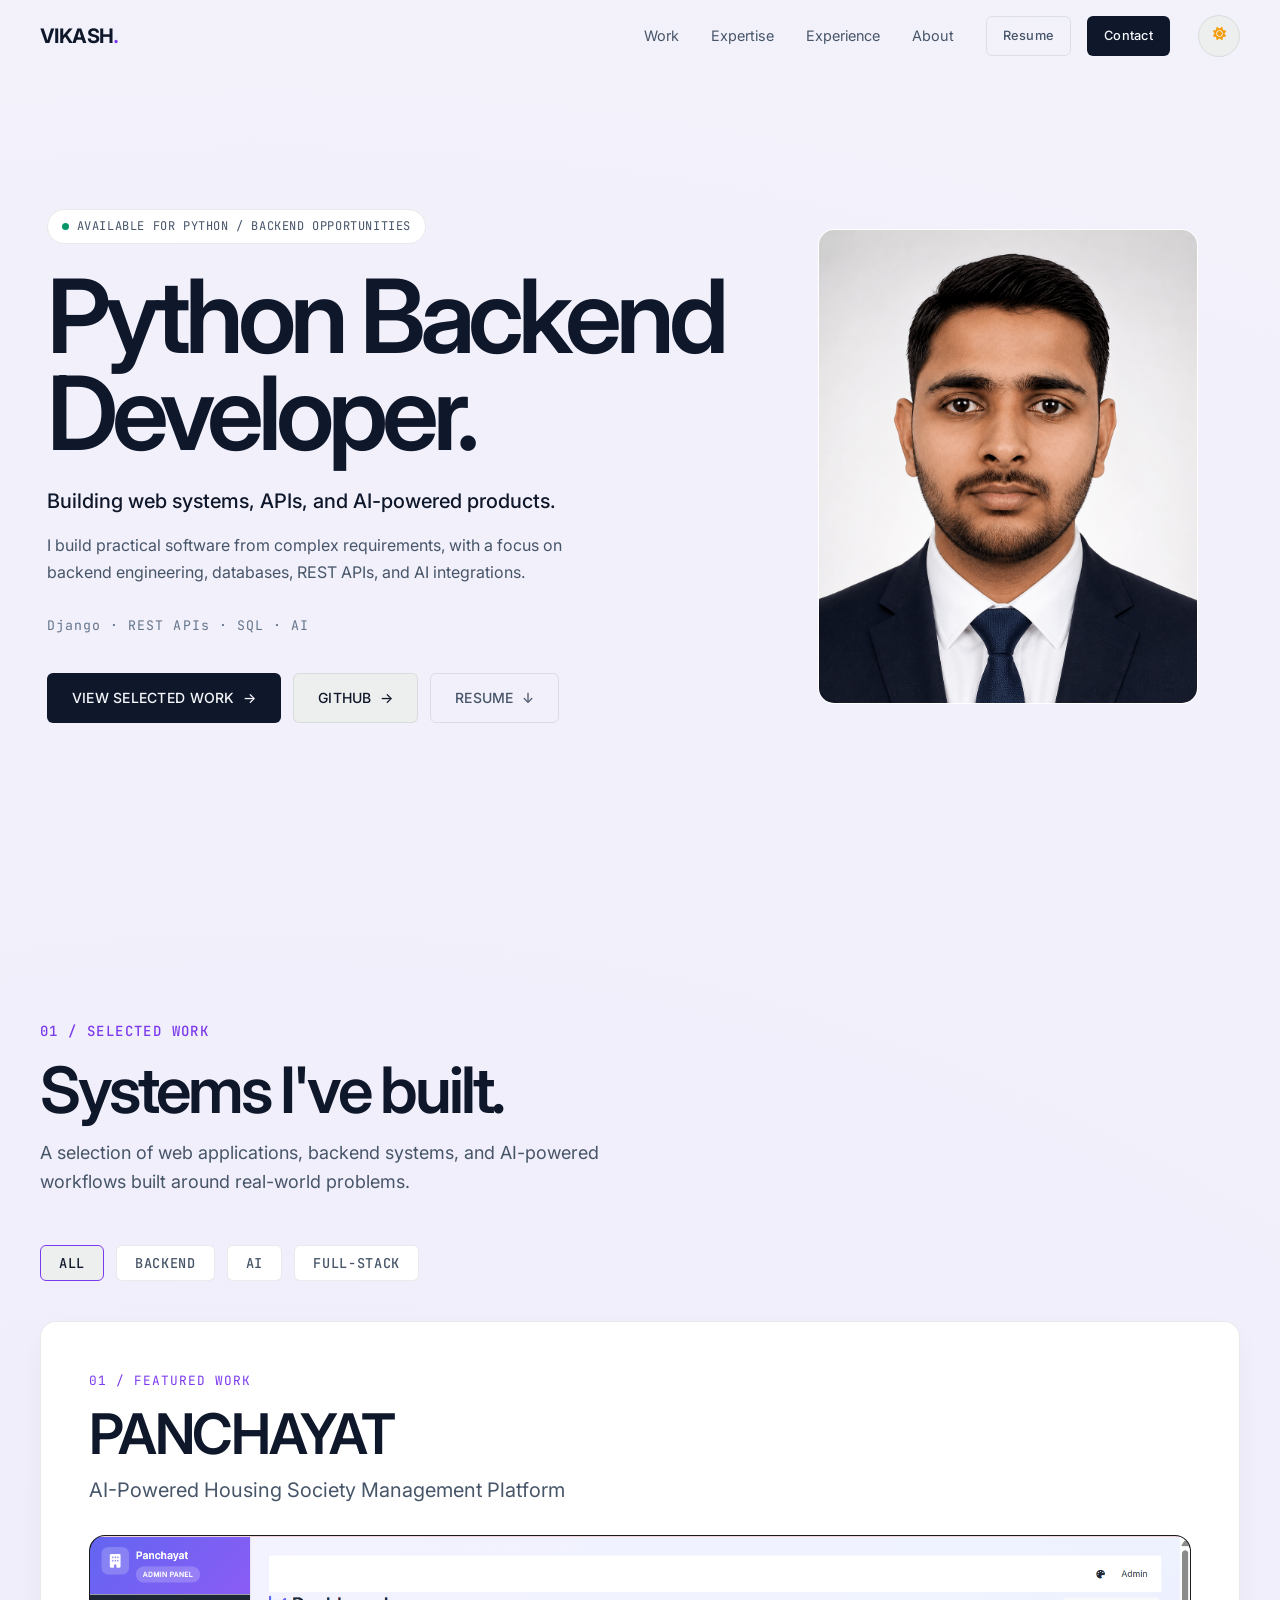
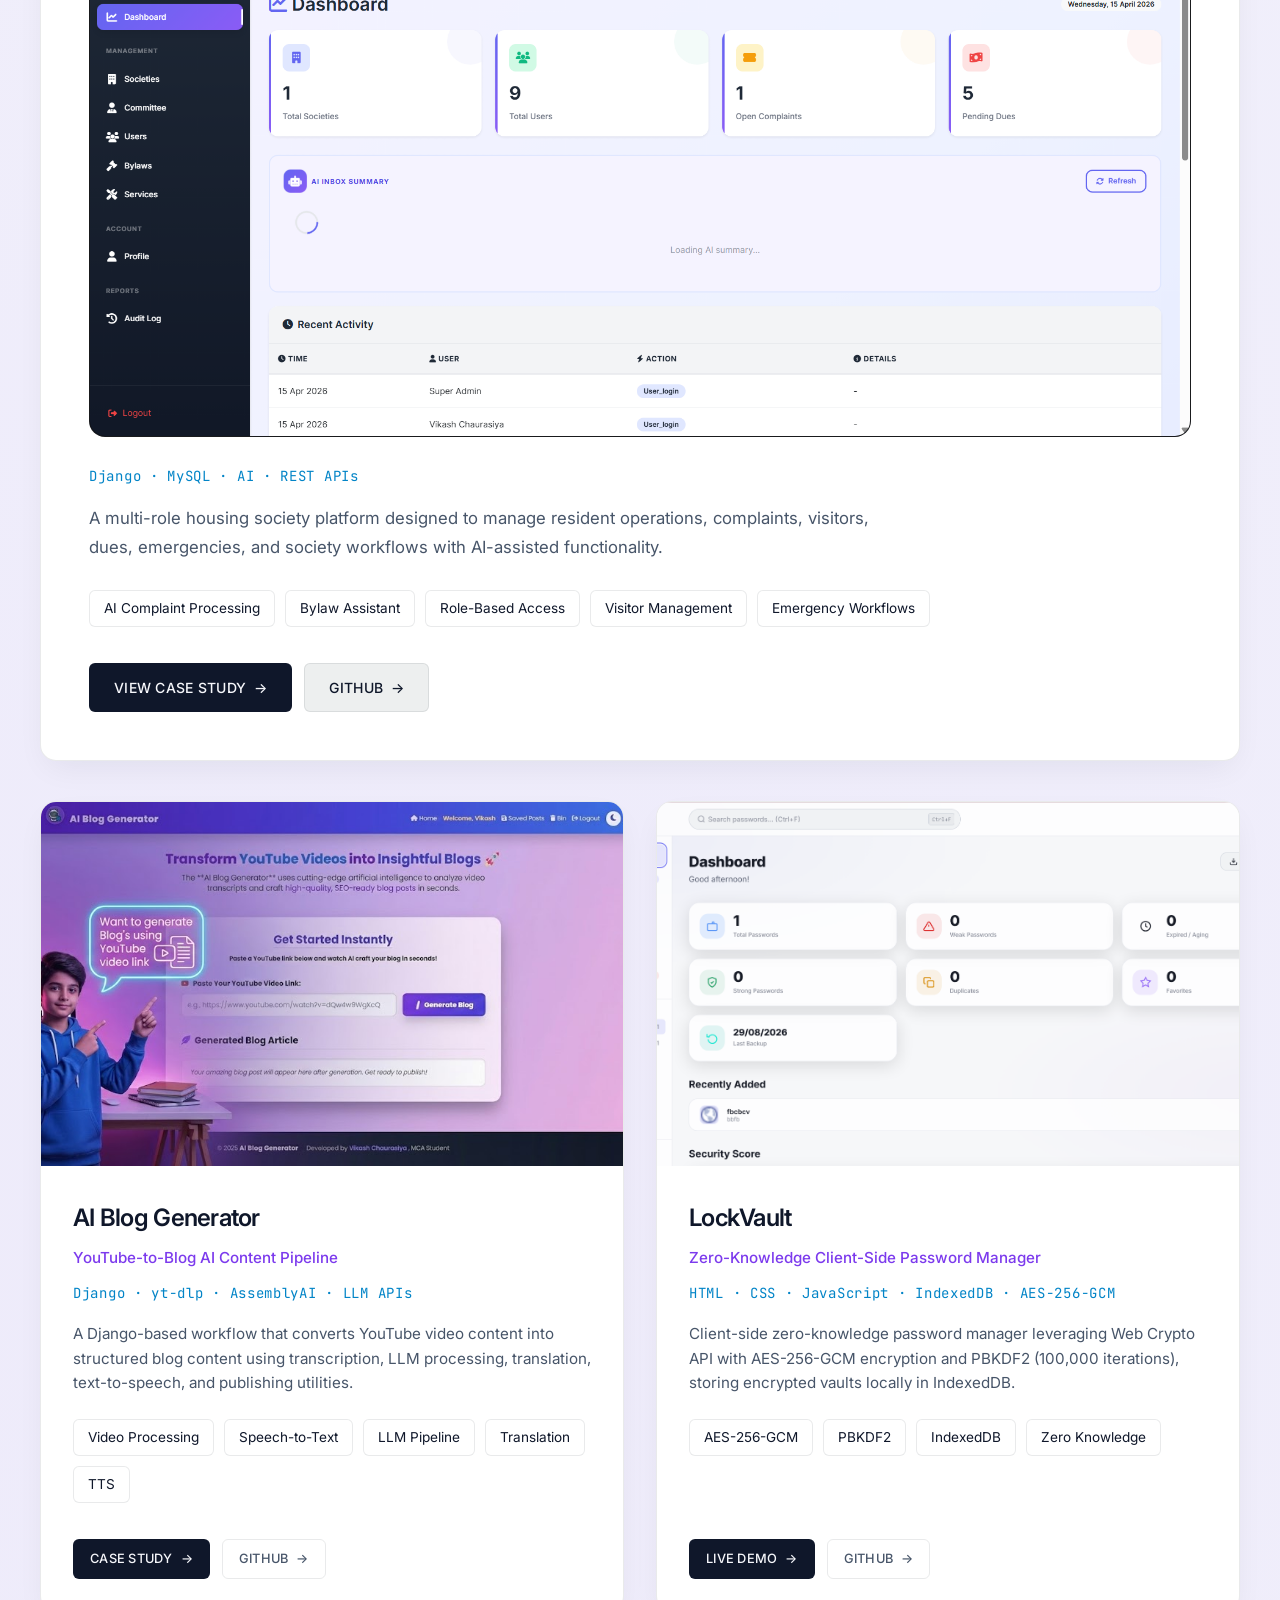
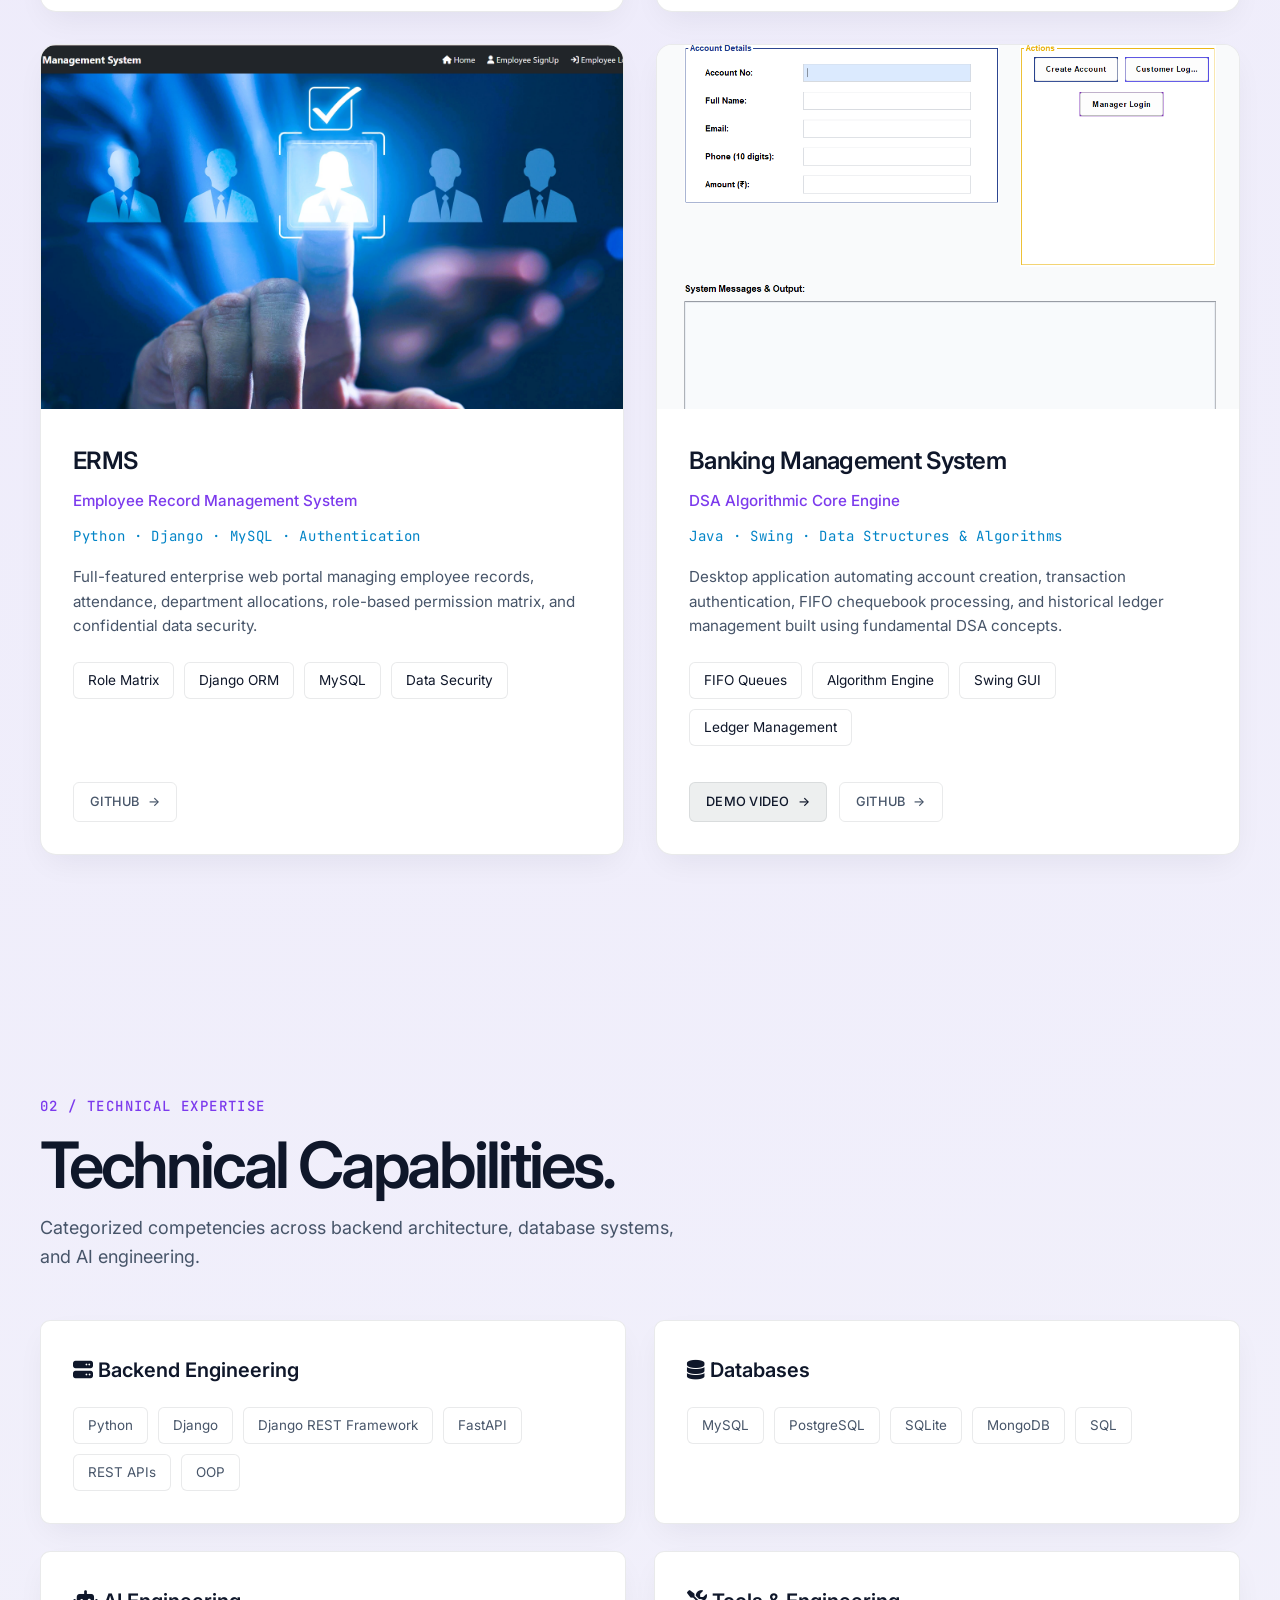
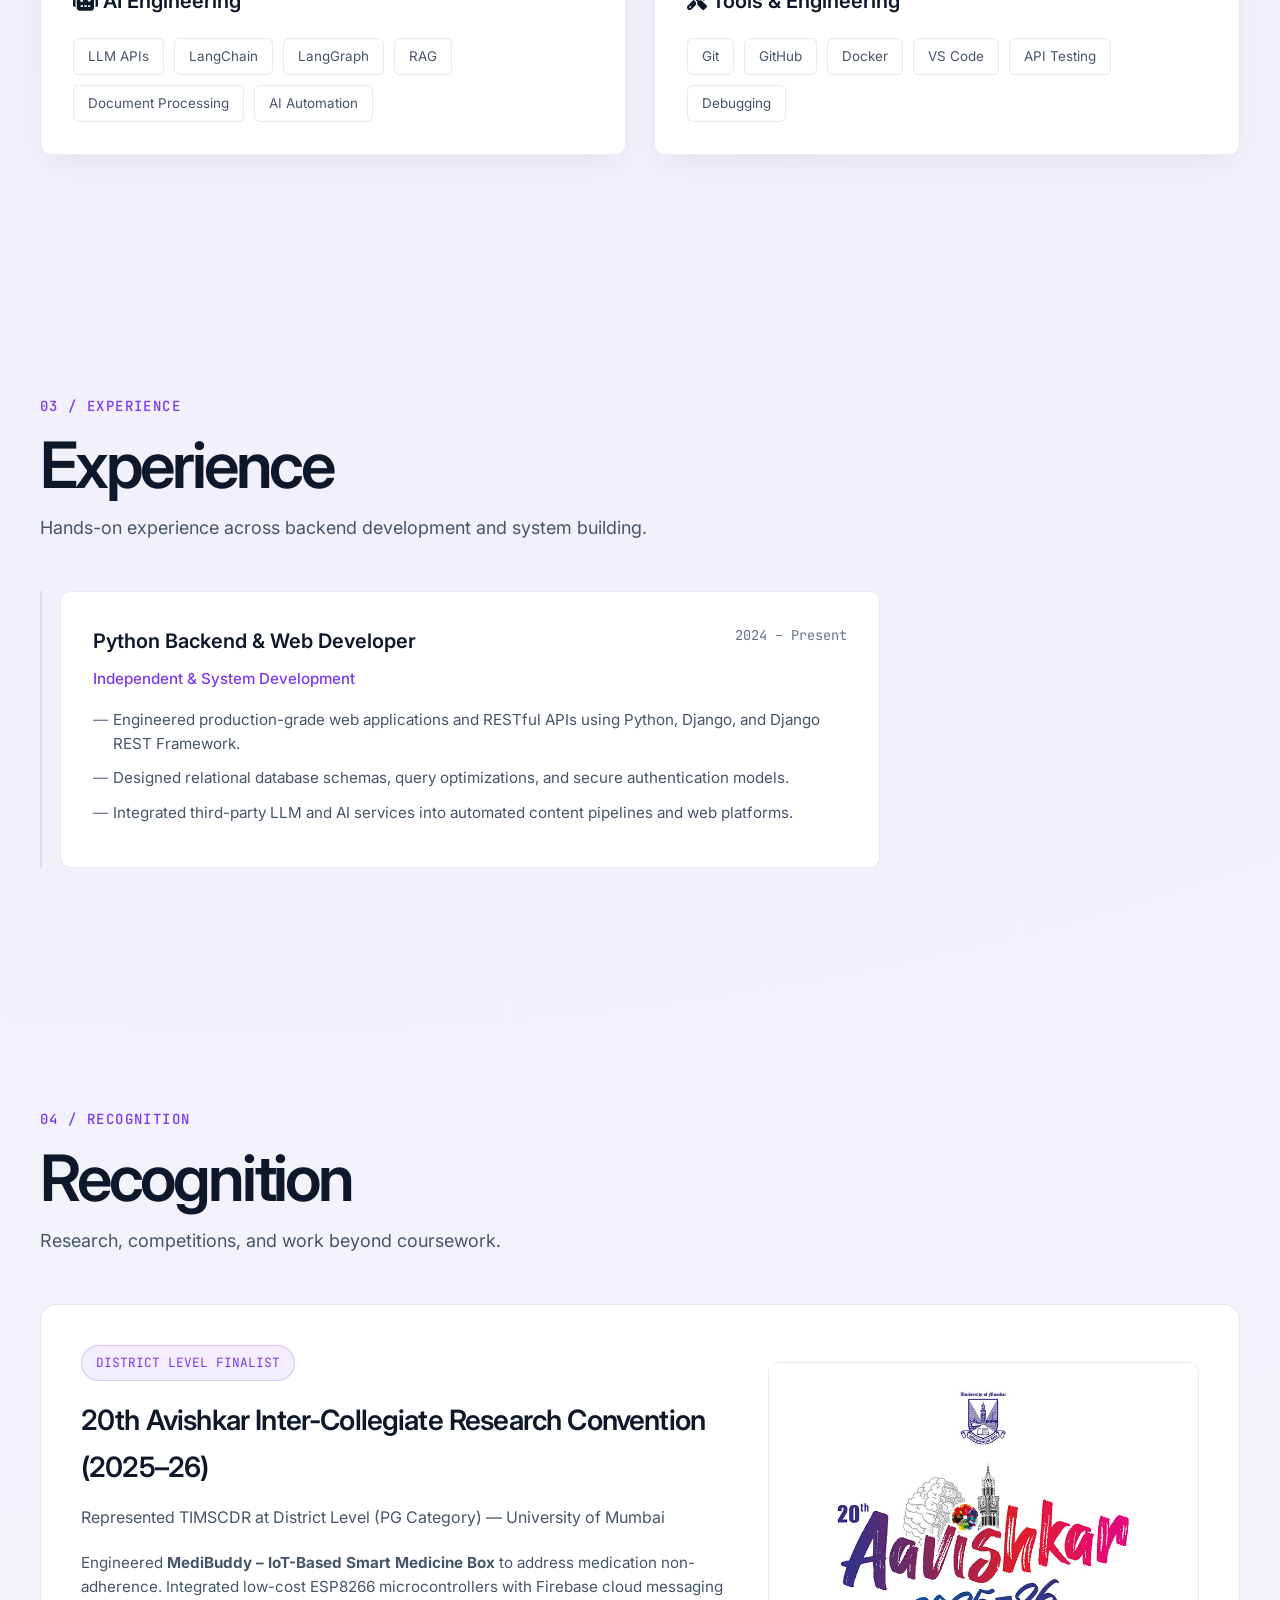
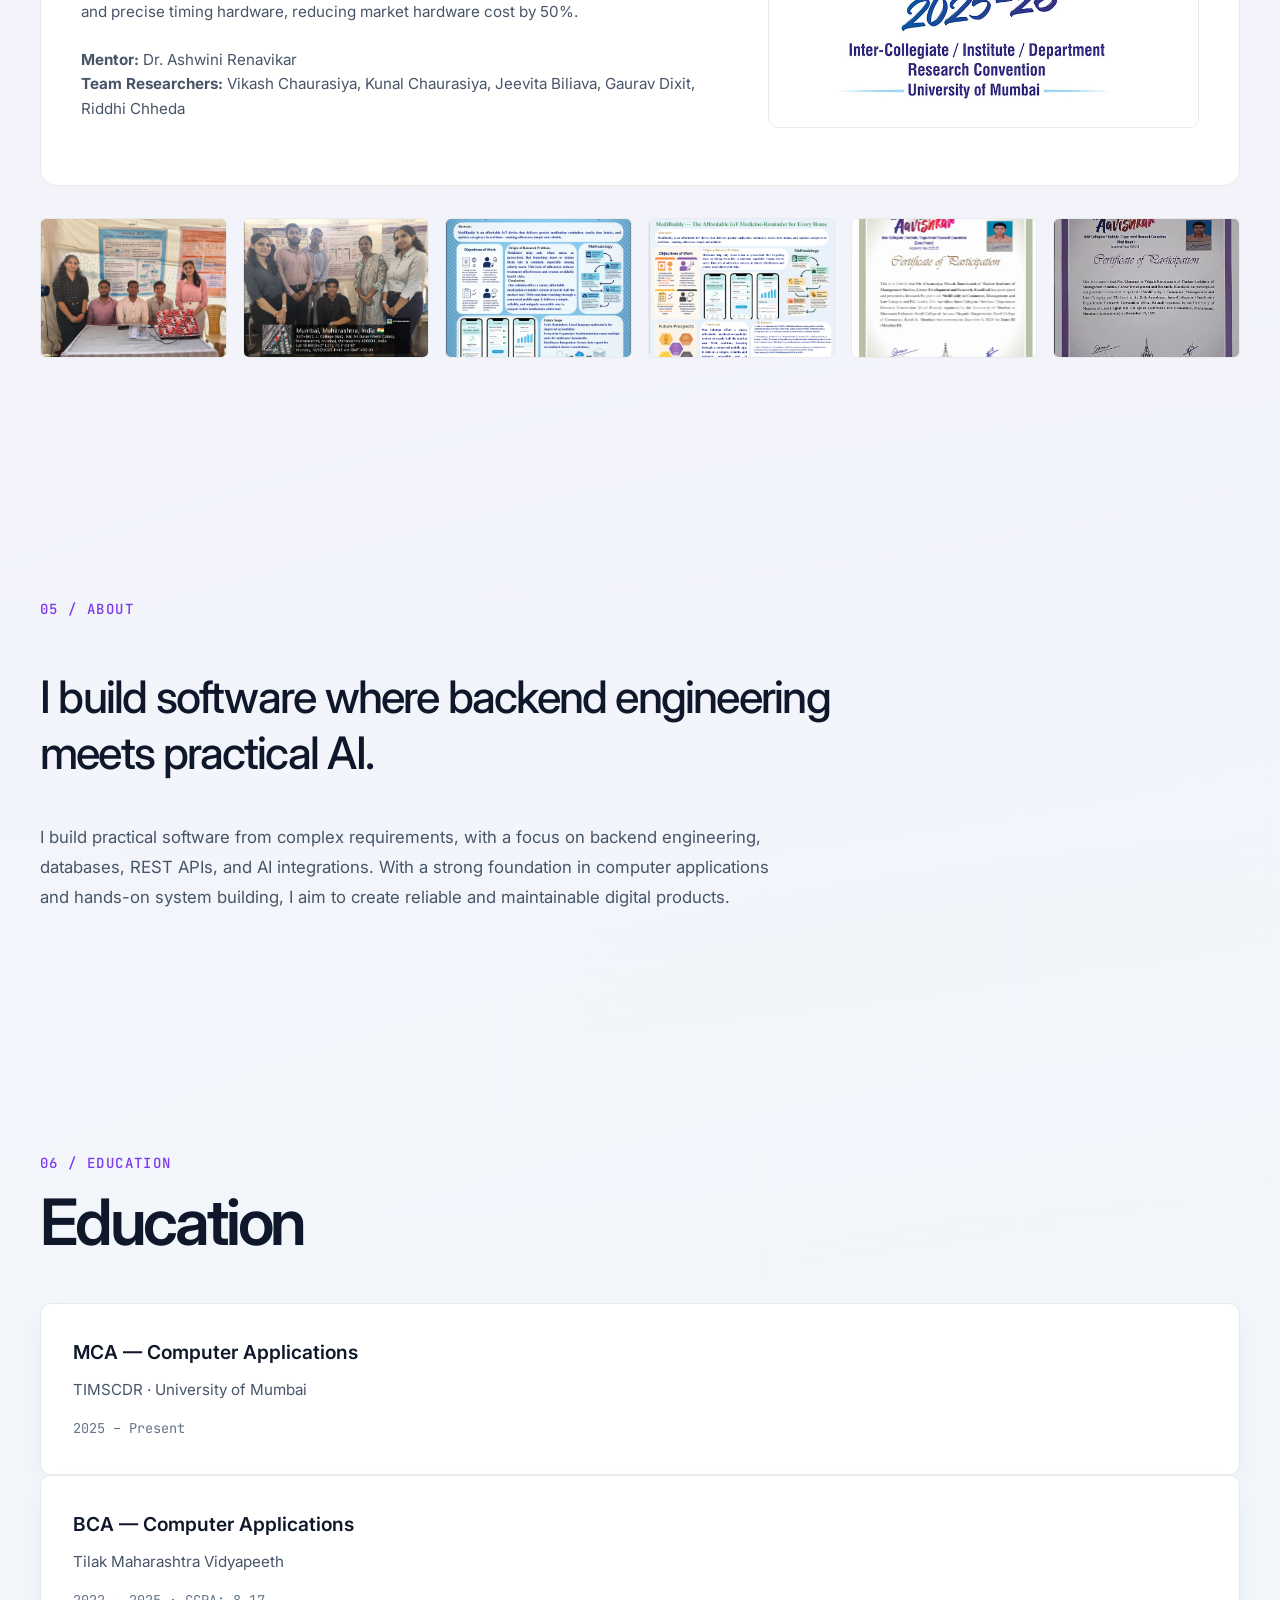
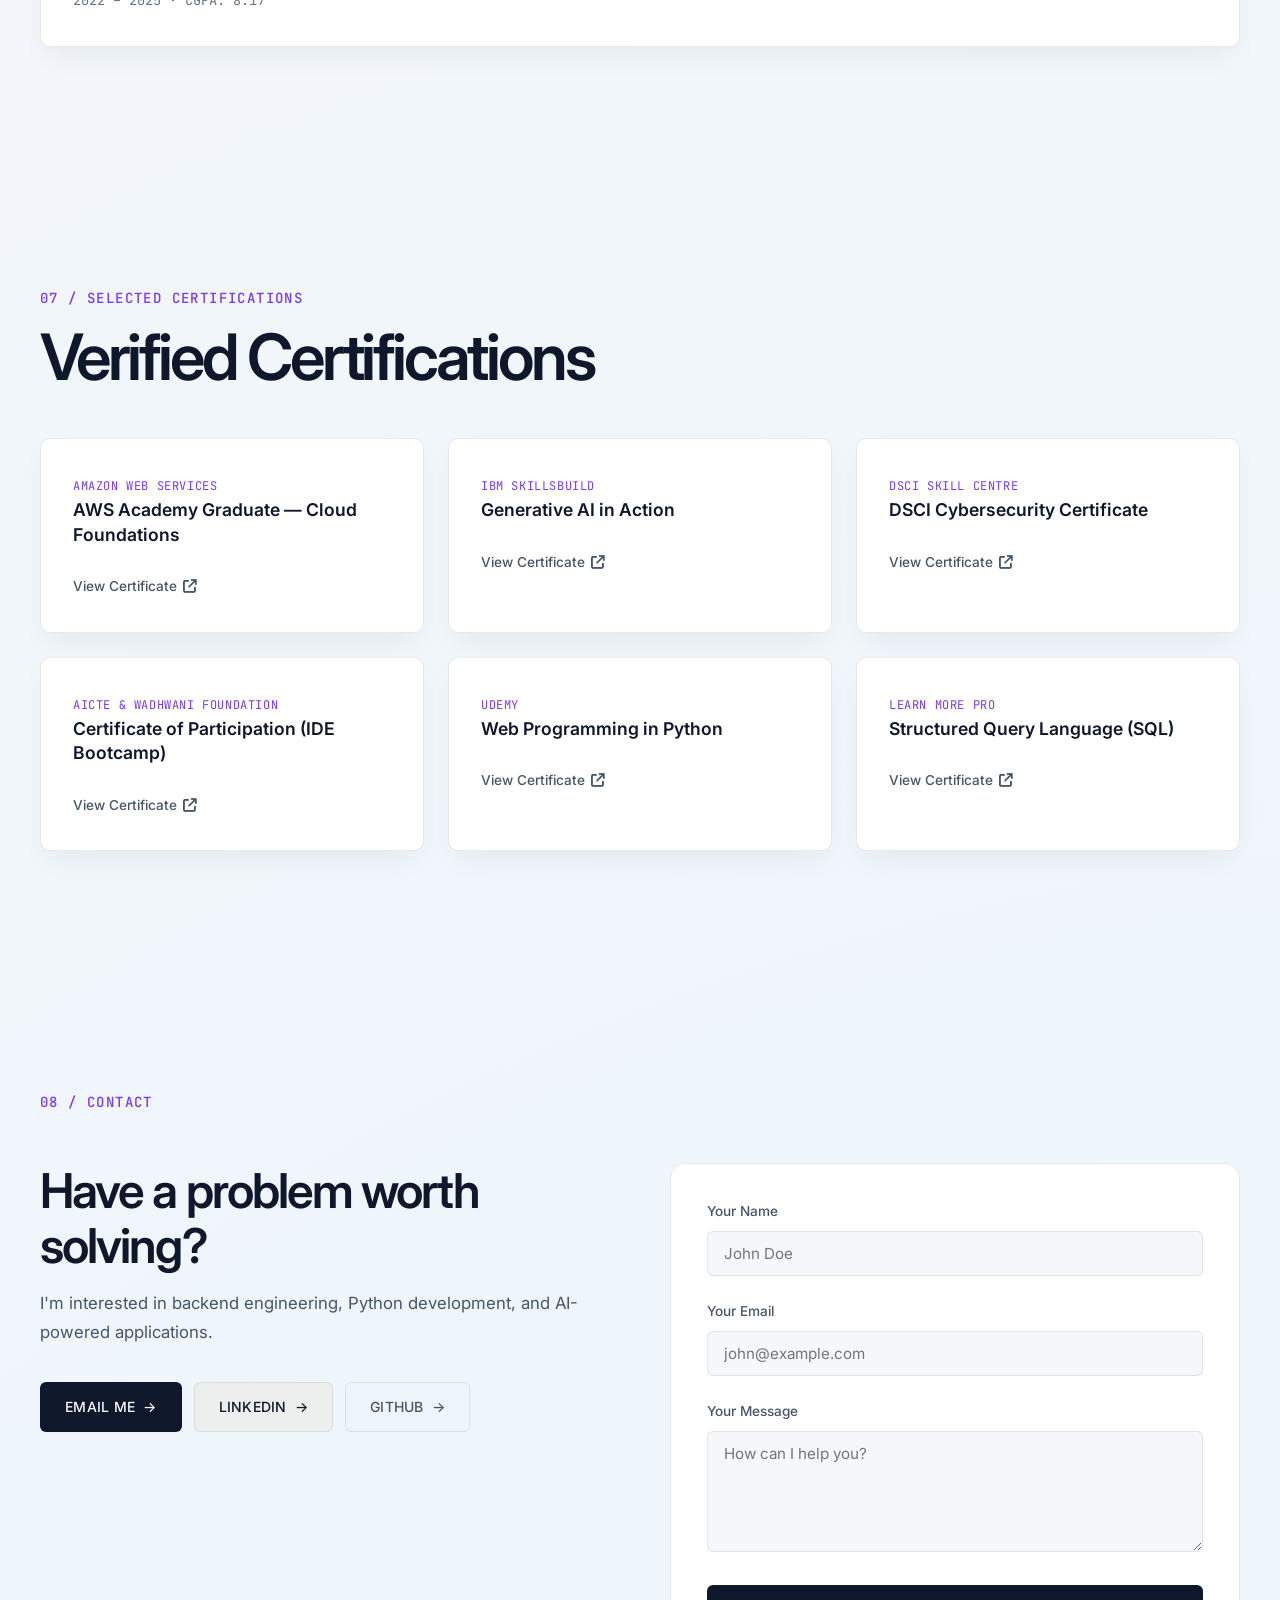
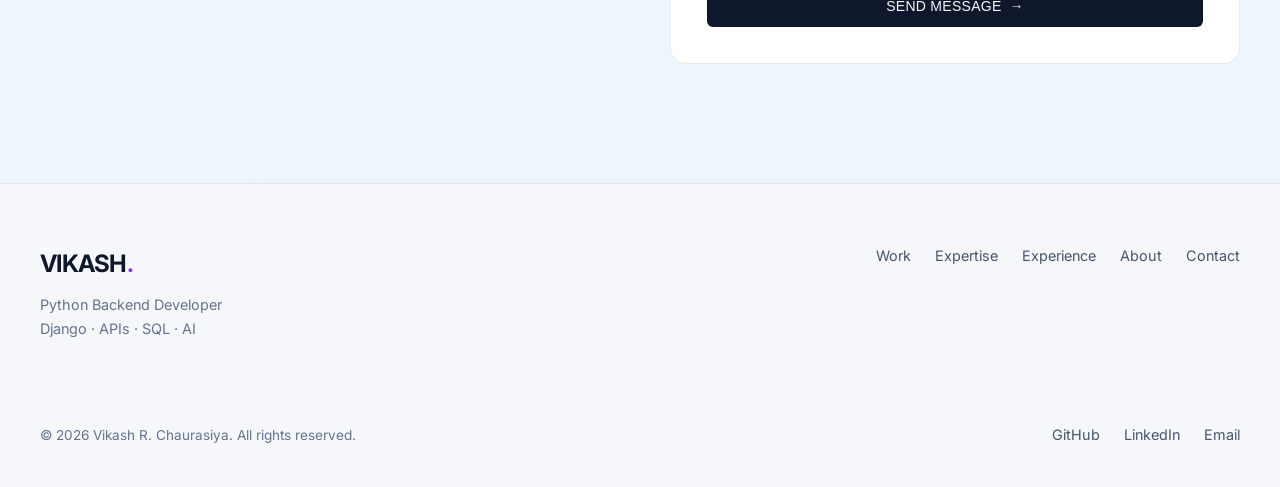
==== index.html @ d1e20b2e "fixed project alignment issue" ====
<!DOCTYPE html>
<html lang="en">

<head>
    <meta charset="UTF-8">
    <meta name="viewport" content="width=device-width, initial-scale=1.0">
    <title>Vikash R. Chaurasiya | Python Backend Developer</title>
    <meta name="description" content="Python Backend Developer specializing in web systems, REST APIs, databases, and AI-powered applications.">

    <link rel="stylesheet" href="css/main.css">
    <link rel="stylesheet" href="https://cdnjs.cloudflare.com/ajax/libs/font-awesome/6.5.2/css/all.min.css">
</head>

<body>

    <!-- Sticky Navigation Header -->
    <header>
        <nav class="navbar" id="navbar">
            <div class="container">
                <a href="#home" class="logo">VIKASH<span class="logo-dot">.</span></a>

                <div class="nav-links" id="navLinks">
                    <a href="#work" class="nav-item">Work</a>
                    <a href="#expertise" class="nav-item">Expertise</a>
                    <a href="#experience" class="nav-item">Experience</a>
                    <a href="#about" class="nav-item">About</a>
                    <div class="nav-actions">
                        <a href="Vikash resume.pdf" target="_blank" class="btn outline small">Resume</a>
                        <a href="#contact" class="btn primary small">Contact</a>
                        <button class="theme-toggle-btn" id="themeToggle" aria-label="Toggle Theme" data-tooltip="Switch Theme">
                            <div class="orb-icon-wrapper">
                                <i class="fa-solid fa-sun sun-icon"></i>
                                <i class="fa-solid fa-moon moon-icon"></i>
                            </div>
                        </button>
                    </div>
                </div>

                <button class="hamburger" id="hamburger" aria-label="Toggle Navigation Menu">
                    <span></span>
                    <span></span>
                    <span></span>
                </button>
            </div>
        </nav>
    </header>

    <!-- Main Content Container -->
    <main>
        <!-- Hero Section -->
        <section id="home" class="hero">
            <div class="container">
                <div class="hero-grid">
                    <div class="hero-content">
                        <div class="hero-status hero-animate-status">
                            <span class="status-dot"></span>
                            <span>AVAILABLE FOR PYTHON / BACKEND OPPORTUNITIES</span>
                        </div>

                        <h1 class="hero-title hero-animate-title">
                            Python Backend<br>Developer.
                        </h1>

                        <p class="hero-subhead hero-animate-subhead">
                            Building web systems, APIs, and AI-powered products.
                        </p>

                        <p class="hero-desc hero-animate-subhead">
                            I build practical software from complex requirements, with a focus on backend engineering, databases, REST APIs, and AI integrations.
                        </p>

                        <div class="hero-tech-line hero-animate-tech">
                            Django · REST APIs · SQL · AI
                        </div>

                        <div class="hero-actions hero-animate-actions">
                            <a href="#work" class="btn primary">VIEW SELECTED WORK <span class="arrow">→</span></a>
                            <a href="https://github.com/Vikash97600" target="_blank" rel="noopener" class="btn secondary">GITHUB <span class="arrow">→</span></a>
                            <a href="Vikash resume.pdf" target="_blank" class="btn outline arrow-down">RESUME <span class="arrow">↓</span></a>
                        </div>
                    </div>

                    <div class="hero-image-container">
                        <div class="portrait-frame hero-animate-portrait">
                            <img src="assets/images/profile_placeholder.png" alt="Vikash R. Chaurasiya - Python Backend Developer">
                        </div>
                    </div>
                </div>
            </div>
        </section>

        <!-- Selected Work Section -->
        <section id="work" class="projects">
            <div class="container">
                <div class="section-header reveal-on-scroll">
                    <span class="section-number">01 / SELECTED WORK</span>
                    <h2 class="section-title">Systems I've built.</h2>
                    <p class="section-subtitle">A selection of web applications, backend systems, and AI-powered workflows built around real-world problems.</p>
                </div>

                <!-- Project Category Filter Bar -->
                <div class="filter-bar reveal-on-scroll stagger-1">
                    <button class="filter-btn active" data-filter="all">ALL</button>
                    <button class="filter-btn" data-filter="backend">BACKEND</button>
                    <button class="filter-btn" data-filter="ai">AI</button>
                    <button class="filter-btn" data-filter="full-stack">FULL-STACK</button>
                </div>

                <!-- Featured Primary Project: Panchayat -->
                <article class="featured-project reveal-on-scroll stagger-2" data-category="backend ai full-stack">
                    <span class="featured-tag">01 / FEATURED WORK</span>
                    <h3 class="featured-title">PANCHAYAT</h3>
                    <p class="featured-subtitle">AI-Powered Housing Society Management Platform</p>

                    <div class="featured-media-wrapper">
                        <img src="assets/images/panchayat.png" alt="Panchayat Housing Management System Screenshot">
                    </div>

                    <div class="featured-tech-line">Django · MySQL · AI · REST APIs</div>

                    <p class="featured-desc">
                        A multi-role housing society platform designed to manage resident operations, complaints, visitors, dues, emergencies, and society workflows with AI-assisted functionality.
                    </p>

                    <div class="feature-tags-list">
                        <span class="feature-tag-item">AI Complaint Processing</span>
                        <span class="feature-tag-item">Bylaw Assistant</span>
                        <span class="feature-tag-item">Role-Based Access</span>
                        <span class="feature-tag-item">Visitor Management</span>
                        <span class="feature-tag-item">Emergency Workflows</span>
                    </div>

                    <div class="project-links">
                        <a href="projects/panchayat.html" class="btn primary">VIEW CASE STUDY <span class="arrow">→</span></a>
                        <a href="https://github.com/Vikash97600/Panchayat-housing-society" target="_blank" rel="noopener" class="btn secondary">GITHUB <span class="arrow">→</span></a>
                    </div>
                </article>

                <!-- Secondary Projects Grid -->
                <div class="projects-grid">
                    <!-- AI Blog Generator -->
                    <article class="project-card reveal-on-scroll stagger-1" data-category="backend ai">
                        <div class="project-media">
                            <img src="assets/images/ai_blog.jpg" alt="AI Blog Generator Screenshot" loading="lazy">
                        </div>
                        <div class="project-content">
                            <div>
                                <h3 class="project-title">AI Blog Generator</h3>
                                <p class="project-subtitle">YouTube-to-Blog AI Content Pipeline</p>
                                <div class="featured-tech-line">Django · yt-dlp · AssemblyAI · LLM APIs</div>
                                <p class="project-desc">
                                    A Django-based workflow that converts YouTube video content into structured blog content using transcription, LLM processing, translation, text-to-speech, and publishing utilities.
                                </p>
                                <div class="feature-tags-list">
                                    <span class="feature-tag-item">Video Processing</span>
                                    <span class="feature-tag-item">Speech-to-Text</span>
                                    <span class="feature-tag-item">LLM Pipeline</span>
                                    <span class="feature-tag-item">Translation</span>
                                    <span class="feature-tag-item">TTS</span>
                                </div>
                            </div>
                            <div class="project-links">
                                <a href="projects/ai-blog-generator.html" class="btn primary small">CASE STUDY <span class="arrow">→</span></a>
                                <a href="https://github.com/Vikash97600/AI-BLOG-GENERATOR-USING-YOUTUBE-VIDEOS" target="_blank" rel="noopener" class="btn outline small">GITHUB <span class="arrow">→</span></a>
                            </div>
                        </div>
                    </article>

                    <!-- LockVault -->
                    <article class="project-card reveal-on-scroll stagger-1" data-category="full-stack">
                        <div class="project-media">
                            <img src="assets/images/lockvault-project.png" alt="LockVault Password Manager Screenshot" loading="lazy">
                        </div>
                        <div class="project-content">
                            <div>
                                <h3 class="project-title">LockVault</h3>
                                <p class="project-subtitle">Zero-Knowledge Client-Side Password Manager</p>
                                <div class="featured-tech-line">HTML · CSS · JavaScript · IndexedDB · AES-256-GCM</div>
                                <p class="project-desc">
                                    Client-side zero-knowledge password manager leveraging Web Crypto API with AES-256-GCM encryption and PBKDF2 (100,000 iterations), storing encrypted vaults locally in IndexedDB.
                                </p>
                                <div class="feature-tags-list">
                                    <span class="feature-tag-item">AES-256-GCM</span>
                                    <span class="feature-tag-item">PBKDF2</span>
                                    <span class="feature-tag-item">IndexedDB</span>
                                    <span class="feature-tag-item">Zero Knowledge</span>
                                </div>
                            </div>
                            <div class="project-links">
                                <a href="https://lock-vault-phi.vercel.app/" target="_blank" rel="noopener" class="btn primary small">LIVE DEMO <span class="arrow">→</span></a>
                                <a href="https://github.com/Vikash97600/LockVault" target="_blank" rel="noopener" class="btn outline small">GITHUB <span class="arrow">→</span></a>
                            </div>
                        </div>
                    </article>

                    <!-- ERMS -->
                    <article class="project-card reveal-on-scroll stagger-2" data-category="backend">
                        <div class="project-media">
                            <img src="assets/images/erms.png" alt="ERMS System Screenshot" loading="lazy">
                        </div>
                        <div class="project-content">
                            <div>
                                <h3 class="project-title">ERMS</h3>
                                <p class="project-subtitle">Employee Record Management System</p>
                                <div class="featured-tech-line">Python · Django · MySQL · Authentication</div>
                                <p class="project-desc">
                                    Full-featured enterprise web portal managing employee records, attendance, department allocations, role-based permission matrix, and confidential data security.
                                </p>
                                <div class="feature-tags-list">
                                    <span class="feature-tag-item">Role Matrix</span>
                                    <span class="feature-tag-item">Django ORM</span>
                                    <span class="feature-tag-item">MySQL</span>
                                    <span class="feature-tag-item">Data Security</span>
                                </div>
                            </div>
                            <div class="project-links">
                                <a href="https://github.com/Vikash97600/Employee-Record-Management-System" target="_blank" rel="noopener" class="btn outline small">GITHUB <span class="arrow">→</span></a>
                            </div>
                        </div>
                    </article>

                    <!-- Banking Management System -->
                    <article class="project-card reveal-on-scroll stagger-1" data-category="backend">
                        <div class="project-media">
                            <img src="assets/images/bank_logo.png" alt="Banking System Screenshot" loading="lazy">
                        </div>
                        <div class="project-content">
                            <div>
                                <h3 class="project-title">Banking Management System</h3>
                                <p class="project-subtitle">DSA Algorithmic Core Engine</p>
                                <div class="featured-tech-line">Java · Swing · Data Structures & Algorithms</div>
                                <p class="project-desc">
                                    Desktop application automating account creation, transaction authentication, FIFO chequebook processing, and historical ledger management built using fundamental DSA concepts.
                                </p>
                                <div class="feature-tags-list">
                                    <span class="feature-tag-item">FIFO Queues</span>
                                    <span class="feature-tag-item">Algorithm Engine</span>
                                    <span class="feature-tag-item">Swing GUI</span>
                                    <span class="feature-tag-item">Ledger Management</span>
                                </div>
                            </div>
                            <div class="project-links">
                                <a href="https://github.com/user-attachments/assets/5437ea5d-3c53-4765-b08e-eafc667bee87" target="_blank" rel="noopener" class="btn secondary small">DEMO VIDEO <span class="arrow">→</span></a>
                                <a href="https://github.com/Vikash97600/Banking-System-DSA-Concept-" target="_blank" rel="noopener" class="btn outline small">GITHUB <span class="arrow">→</span></a>
                            </div>
                        </div>
                    </article>

                </div>
            </div>
        </section>

        <!-- Technical Expertise Section -->
        <section id="expertise" class="expertise">
            <div class="container">
                <div class="section-header reveal-on-scroll">
                    <span class="section-number">02 / TECHNICAL EXPERTISE</span>
                    <h2 class="section-title">Technical Capabilities.</h2>
                    <p class="section-subtitle">Categorized competencies across backend architecture, database systems, and AI engineering.</p>
                </div>

                <div class="expertise-grid">
                    <div class="expertise-card reveal-on-scroll stagger-1">
                        <h3 class="expertise-category-title"><i class="fas fa-server"></i> Backend Engineering</h3>
                        <div class="expertise-pills">
                            <span class="pill">Python</span>
                            <span class="pill">Django</span>
                            <span class="pill">Django REST Framework</span>
                            <span class="pill">FastAPI</span>
                            <span class="pill">REST APIs</span>
                            <span class="pill">OOP</span>
                        </div>
                    </div>

                    <div class="expertise-card reveal-on-scroll stagger-2">
                        <h3 class="expertise-category-title"><i class="fas fa-database"></i> Databases</h3>
                        <div class="expertise-pills">
                            <span class="pill">MySQL</span>
                            <span class="pill">PostgreSQL</span>
                            <span class="pill">SQLite</span>
                            <span class="pill">MongoDB</span>
                            <span class="pill">SQL</span>
                        </div>
                    </div>

                    <div class="expertise-card reveal-on-scroll stagger-1">
                        <h3 class="expertise-category-title"><i class="fas fa-robot"></i> AI Engineering</h3>
                        <div class="expertise-pills">
                            <span class="pill">LLM APIs</span>
                            <span class="pill">LangChain</span>
                            <span class="pill">LangGraph</span>
                            <span class="pill">RAG</span>
                            <span class="pill">Document Processing</span>
                            <span class="pill">AI Automation</span>
                        </div>
                    </div>

                    <div class="expertise-card reveal-on-scroll stagger-2">
                        <h3 class="expertise-category-title"><i class="fas fa-tools"></i> Tools & Engineering</h3>
                        <div class="expertise-pills">
                            <span class="pill">Git</span>
                            <span class="pill">GitHub</span>
                            <span class="pill">Docker</span>
                            <span class="pill">VS Code</span>
                            <span class="pill">API Testing</span>
                            <span class="pill">Debugging</span>
                        </div>
                    </div>
                </div>
            </div>
        </section>

        <!-- Experience Section -->
        <section id="experience" class="experience">
            <div class="container">
                <div class="section-header reveal-on-scroll">
                    <span class="section-number">03 / EXPERIENCE</span>
                    <h2 class="section-title">Experience</h2>
                    <p class="section-subtitle">Hands-on experience across backend development and system building.</p>
                </div>

                <div class="experience-timeline reveal-on-scroll">
                    <div class="experience-card reveal-on-scroll stagger-1">
                        <div class="experience-header">
                            <h3 class="experience-role">Python Backend & Web Developer</h3>
                            <span class="experience-date">2024 – Present</span>
                        </div>
                        <div class="experience-org">Independent & System Development</div>
                        <ul class="experience-bullets">
                            <li>Engineered production-grade web applications and RESTful APIs using Python, Django, and Django REST Framework.</li>
                            <li>Designed relational database schemas, query optimizations, and secure authentication models.</li>
                            <li>Integrated third-party LLM and AI services into automated content pipelines and web platforms.</li>
                        </ul>
                    </div>
                </div>
            </div>
        </section>

        <!-- Recognition Section -->
        <section id="recognition" class="recognition">
            <div class="container">
                <div class="section-header reveal-on-scroll">
                    <span class="section-number">04 / RECOGNITION</span>
                    <h2 class="section-title">Recognition</h2>
                    <p class="section-subtitle">Research, competitions, and work beyond coursework.</p>
                </div>

                <div class="recognition-featured reveal-on-scroll stagger-1">
                    <div>
                        <div class="recognition-badge">DISTRICT LEVEL FINALIST</div>
                        <h3 class="recognition-title">20th Avishkar Inter-Collegiate Research Convention (2025–26)</h3>
                        <p class="recognition-subtitle">Represented TIMSCDR at District Level (PG Category) — University of Mumbai</p>
                        <p class="recognition-details">
                            Engineered <strong>MediBuddy – IoT-Based Smart Medicine Box</strong> to address medication non-adherence. 
                            Integrated low-cost ESP8266 microcontrollers with Firebase cloud messaging and precise timing hardware, reducing market hardware cost by 50%.
                        </p>
                        <p class="recognition-details">
                            <strong>Mentor:</strong> Dr. Ashwini Renavikar<br>
                            <strong>Team Researchers:</strong> Vikash Chaurasiya, Kunal Chaurasiya, Jeevita Biliava, Gaurav Dixit, Riddhi Chheda
                        </p>
                    </div>
                    <div class="recognition-media">
                        <img src="assets/images/avishkar/avishkar banner.jpg" alt="Avishkar Research Convention Banner" loading="lazy">
                    </div>
                </div>

                <div class="gallery-grid reveal-on-scroll stagger-2">
                    <div class="gallery-item" data-image="assets/images/avishkar/group photo1.png" data-caption="Team Collaboration Session">
                        <img src="assets/images/avishkar/group photo1.png" alt="Team Collaboration Session" loading="lazy">
                    </div>
                    <div class="gallery-item" data-image="assets/images/avishkar/group photo2.png" data-caption="Project Presentation Group">
                        <img src="assets/images/avishkar/group photo2.png" alt="Project Presentation Group" loading="lazy">
                    </div>
                    <div class="gallery-item" data-image="assets/images/avishkar/Zonal round poster.png" data-caption="Poster (Zonal Round)">
                        <img src="assets/images/avishkar/Zonal round poster.png" alt="Poster (Zonal Round)" loading="lazy">
                    </div>
                    <div class="gallery-item" data-image="assets/images/avishkar/final round poster.png" data-caption="Poster (District Round)">
                        <img src="assets/images/avishkar/final round poster.png" alt="Poster (District Round)" loading="lazy">
                    </div>
                    <div class="gallery-item" data-image="assets/images/avishkar/zonal crtificate.png" data-caption="Participation Certificate (Zonal Round)">
                        <img src="assets/images/avishkar/zonal crtificate.png" alt="Participation Certificate (Zonal Round)" loading="lazy">
                    </div>
                    <div class="gallery-item" data-image="assets/images/avishkar/district certificate.png" data-caption="Participation Certificate (District Round)">
                        <img src="assets/images/avishkar/district certificate.png" alt="Participation Certificate (District Round)" loading="lazy">
                    </div>
                </div>
            </div>
        </section>

        <!-- Lightbox Modal for Gallery -->
        <div class="lightbox-modal" id="imageModal" aria-hidden="true">
            <div class="modal-overlay"></div>
            <div class="modal-content">
                <button class="modal-close" id="modalClose" aria-label="Close modal"><i class="fas fa-times"></i></button>
                <button class="modal-nav prev" id="modalPrev" aria-label="Previous image"><i class="fas fa-chevron-left"></i></button>
                <button class="modal-nav next" id="modalNext" aria-label="Next image"><i class="fas fa-chevron-right"></i></button>

                <div class="modal-image-container">
                    <img id="modalImage" src="" alt="Enlarged achievement gallery view">
                </div>
            </div>
        </div>

        <!-- About Section -->
        <section id="about" class="about">
            <div class="container">
                <div class="section-header reveal-on-scroll">
                    <span class="section-number">05 / ABOUT</span>
                </div>

                <h2 class="about-statement reveal-on-scroll stagger-1">
                    I build software where backend engineering meets practical AI.
                </h2>

                <div class="about-body reveal-on-scroll stagger-2">
                    <p>
                        I build practical software from complex requirements, with a focus on backend engineering, databases, REST APIs, and AI integrations. With a strong foundation in computer applications and hands-on system building, I aim to create reliable and maintainable digital products.
                    </p>
                </div>
            </div>
        </section>

        <!-- Education Section -->
        <section id="education" class="education">
            <div class="container">
                <div class="section-header reveal-on-scroll">
                    <span class="section-number">06 / EDUCATION</span>
                    <h2 class="section-title">Education</h2>
                </div>

                <div class="education-grid">
                    <div class="education-card reveal-on-scroll stagger-1">
                        <h3 class="education-degree">MCA — Computer Applications</h3>
                        <p class="education-institution">TIMSCDR · University of Mumbai</p>
                        <span class="education-meta">2025 – Present</span>
                    </div>

                    <div class="education-card reveal-on-scroll stagger-2">
                        <h3 class="education-degree">BCA — Computer Applications</h3>
                        <p class="education-institution">Tilak Maharashtra Vidyapeeth</p>
                        <span class="education-meta">2022 – 2025 · CGPA: 8.17</span>
                    </div>
                </div>
            </div>
        </section>

        <!-- Selected Certifications Section -->
        <section id="certifications" class="certifications">
            <div class="container">
                <div class="section-header reveal-on-scroll">
                    <span class="section-number">07 / SELECTED CERTIFICATIONS</span>
                    <h2 class="section-title">Verified Certifications</h2>
                </div>

                <div class="certifications-grid reveal-on-scroll stagger-1">
                    <div class="certification-card">
                        <div>
                            <span class="cert-issuer">Amazon Web Services</span>
                            <h3 class="cert-name">AWS Academy Graduate — Cloud Foundations</h3>
                        </div>
                        <a href="assets/images/AWS Cloud_Foundations Training Certificate.pdf" target="_blank" rel="noopener" class="cert-link">View Certificate <i class="fas fa-arrow-up-right-from-square"></i></a>
                    </div>

                    <div class="certification-card">
                        <div>
                            <span class="cert-issuer">IBM SkillsBuild</span>
                            <h3 class="cert-name">Generative AI in Action</h3>
                        </div>
                        <a href="assets/images/IBM Generative Ai.pdf" target="_blank" rel="noopener" class="cert-link">View Certificate <i class="fas fa-arrow-up-right-from-square"></i></a>
                    </div>

                    <div class="certification-card">
                        <div>
                            <span class="cert-issuer">DSCI Skill Centre</span>
                            <h3 class="cert-name">DSCI Cybersecurity Certificate</h3>
                        </div>
                        <a href="assets/images/Dsci Cyber Security Certificate.pdf" target="_blank" rel="noopener" class="cert-link">View Certificate <i class="fas fa-arrow-up-right-from-square"></i></a>
                    </div>

                    <div class="certification-card">
                        <div>
                            <span class="cert-issuer">AICTE & Wadhwani Foundation</span>
                            <h3 class="cert-name">Certificate of Participation (IDE Bootcamp)</h3>
                        </div>
                        <a href="assets/images/ide bootcamp/IDE bootcamp certificate.jpeg" target="_blank" rel="noopener" class="cert-link">View Certificate <i class="fas fa-arrow-up-right-from-square"></i></a>
                    </div>

                    <div class="certification-card">
                        <div>
                            <span class="cert-issuer">Udemy</span>
                            <h3 class="cert-name">Web Programming in Python</h3>
                        </div>
                        <a href="assets/images/Python course certificate.pdf" target="_blank" rel="noopener" class="cert-link">View Certificate <i class="fas fa-arrow-up-right-from-square"></i></a>
                    </div>

                    <div class="certification-card">
                        <div>
                            <span class="cert-issuer">Learn More Pro</span>
                            <h3 class="cert-name">Structured Query Language (SQL)</h3>
                        </div>
                        <a href="assets/images/SQL Certificate.pdf" target="_blank" rel="noopener" class="cert-link">View Certificate <i class="fas fa-arrow-up-right-from-square"></i></a>
                    </div>
                </div>
            </div>
        </section>

        <!-- Contact Section -->
        <section id="contact" class="contact">
            <div class="container">
                <div class="section-header reveal-on-scroll">
                    <span class="section-number">08 / CONTACT</span>
                </div>

                <div class="contact-wrapper reveal-on-scroll stagger-1">
                    <div class="contact-info">
                        <h2 class="contact-info-title">Have a problem worth solving?</h2>
                        <p class="contact-info-desc">
                            I'm interested in backend engineering, Python development, and AI-powered applications.
                        </p>

                        <div class="contact-buttons">
                            <a href="mailto:vikashch97600@gmail.com" class="btn primary">EMAIL ME <span class="arrow">→</span></a>
                            <a href="https://www.linkedin.com/in/vikash97600/" target="_blank" rel="noopener" class="btn secondary">LINKEDIN <span class="arrow">→</span></a>
                            <a href="https://github.com/Vikash97600" target="_blank" rel="noopener" class="btn outline">GITHUB <span class="arrow">→</span></a>
                        </div>
                    </div>

                    <form action="https://formspree.io/f/mvgalzda" method="POST" class="contact-form">
                        <div class="form-group">
                            <label for="name">Your Name</label>
                            <input type="text" id="name" name="name" placeholder="John Doe" required>
                        </div>

                        <div class="form-group">
                            <label for="email">Your Email</label>
                            <input type="email" id="email" name="email" placeholder="john@example.com" required>
                        </div>

                        <div class="form-group">
                            <label for="message">Your Message</label>
                            <textarea id="message" name="message" rows="5" placeholder="How can I help you?" required></textarea>
                        </div>

                        <button type="submit" class="btn primary full-width">SEND MESSAGE <span class="arrow">→</span></button>
                    </form>
                </div>
            </div>
        </section>
    </main>

    <!-- Footer -->
    <footer class="footer">
        <div class="container">
            <div class="footer-top">
                <div class="footer-brand">
                    <a href="#home" class="logo">VIKASH<span class="logo-dot">.</span></a>
                    <p>Python Backend Developer<br>Django · APIs · SQL · AI</p>
                </div>

                <div class="footer-nav">
                    <a href="#work">Work</a>
                    <a href="#expertise">Expertise</a>
                    <a href="#experience">Experience</a>
                    <a href="#about">About</a>
                    <a href="#contact">Contact</a>
                </div>
            </div>

            <div class="footer-bottom">
                <p>&copy; 2026 Vikash R. Chaurasiya. All rights reserved.</p>
                <div class="footer-nav">
                    <a href="https://github.com/Vikash97600" target="_blank" rel="noopener">GitHub</a>
                    <a href="https://www.linkedin.com/in/vikash97600/" target="_blank" rel="noopener">LinkedIn</a>
                    <a href="mailto:vikashch97600@gmail.com">Email</a>
                </div>
            </div>
        </div>
    </footer>

    <!-- Floating Back to Top Button -->
    <button class="back-to-top" id="backToTop" aria-label="Scroll to top">
        <i class="fas fa-arrow-up"></i>
    </button>

    <script src="js/main.js"></script>
</body>

</html>
---- css/main.css ----
/* ==========================================================================
   VIKASH R. CHAURASIYA — PROFESSIONAL DEVELOPER PORTFOLIO
   Design Tokens & Core Stylesheet (Pass 4 - Polish & Enhancements)
   ========================================================================== */

@import url('https://fonts.googleapis.com/css2?family=Inter:wght@300;400;500;600;700&family=JetBrains+Mono:wght@400;500&display=swap');

:root {
    /* Centralized Color Tokens */
    --background: #07080D;
    --surface: #0D0F16;
    --surface-elevated: #11141D;

    --border: rgba(255, 255, 255, 0.08);
    --border-hover: rgba(255, 255, 255, 0.18);

    --text-primary: #F5F5F7;
    --text-secondary: #A1A1AA;
    --text-muted: #71717A;

    --accent-purple: #8B5CF6;
    --accent-cyan: #22D3EE;

    --success: #34D399;

    --card-shadow: 0 10px 30px -10px rgba(0, 0, 0, 0.5);
    --nav-scrolled-bg: rgba(7, 8, 13, 0.85);

    /* Typography */
    --font-sans: 'Inter', -apple-system, BlinkMacSystemFont, "Segoe UI", Roboto, sans-serif;
    --font-mono: 'JetBrains Mono', monospace;

    /* Layout Constants */
    --container-max-width: 1280px;
    --header-height: 72px;

    /* Border Radius */
    --radius-sm: 6px;
    --radius-md: 10px;
    --radius-lg: 16px;
    --radius-full: 9999px;

    /* Motion Easing & Transitions */
    --transition: all 0.25s cubic-bezier(0.16, 1, 0.3, 1);
    --ease-editorial: cubic-bezier(0.22, 1, 0.36, 1);
}

[data-theme="light"] {
    --background: #F6F7FB;
    --surface: #FFFFFF;
    --surface-elevated: #EDEFEF;

    --border: rgba(15, 23, 42, 0.09);
    --border-hover: rgba(124, 58, 237, 0.35);

    --text-primary: #0F172A;
    --text-secondary: #475569;
    --text-muted: #64748B;

    --accent-purple: #7C3AED;
    --accent-cyan: #0284C7;

    --success: #059669;

    --card-shadow: 0 12px 32px -8px rgba(15, 23, 42, 0.07);
    --nav-scrolled-bg: rgba(246, 247, 251, 0.88);
}

/* Global Reset & Base Setup */
*, *::before, *::after {
    box-sizing: border-box;
    margin: 0;
    padding: 0;
}

html {
    scroll-behavior: smooth;
    scroll-padding-top: var(--header-height);
    background-color: var(--background);
    color: var(--text-primary);
    font-family: var(--font-sans);
    -webkit-font-smoothing: antialiased;
}

/* Prevent Horizontal Overflow */
img, video, iframe, svg {
    max-width: 100%;
    height: auto;
    display: block;
}

/* Imperceptible Animated Ambient Background */
@keyframes ambientBackgroundShift {
    0% {
        background-position: 0% 0%, 100% 100%;
    }
    50% {
        background-position: 100% 50%, 0% 50%;
    }
    100% {
        background-position: 0% 0%, 100% 100%;
    }
}

body {
    background-color: var(--background);
    background-image: 
        radial-gradient(circle at 15% 20%, rgba(139, 92, 246, 0.08) 0%, transparent 45%),
        radial-gradient(circle at 85% 80%, rgba(34, 211, 238, 0.06) 0%, transparent 45%);
    background-size: 140% 140%;
    animation: ambientBackgroundShift 25s ease-in-out infinite alternate;
    color: var(--text-primary);
    line-height: 1.7;
    font-size: 1rem;
    overflow-x: hidden;
}

body.menu-open {
    overflow: hidden;
}

/* Custom Scrollbar */
::-webkit-scrollbar {
    width: 8px;
}
::-webkit-scrollbar-track {
    background: var(--background);
}
::-webkit-scrollbar-thumb {
    background: #1e2230;
    border-radius: 4px;
}
::-webkit-scrollbar-thumb:hover {
    background: #2a3044;
}

/* Keyboard Focus Indicators */
a:focus-visible,
button:focus-visible,
input:focus-visible,
textarea:focus-visible {
    outline: 2px solid var(--accent-purple);
    outline-offset: 3px;
    border-radius: var(--radius-sm);
}

/* Global Container */
.container {
    max-width: var(--container-max-width);
    margin: 0 auto;
    padding-inline: 40px;
}

@media (max-width: 1199px) {
    .container {
        padding-inline: 28px;
    }
}

@media (max-width: 767px) {
    .container {
        padding-inline: 20px;
    }
}

/* Section Spacing */
section {
    padding-block: 120px;
    position: relative;
}

@media (max-width: 767px) {
    section {
        padding-block: 80px;
    }
}

/* Section Headers */
.section-header {
    margin-bottom: 48px;
}

.section-number {
    font-family: var(--font-mono);
    font-size: 0.875rem;
    color: var(--accent-purple);
    letter-spacing: 0.1em;
    text-transform: uppercase;
    margin-bottom: 12px;
    display: block;
    font-weight: 500;
}

.section-title {
    font-size: clamp(2.25rem, 5vw, 5rem);
    font-weight: 600;
    letter-spacing: -0.05em;
    line-height: 1.05;
    color: var(--text-primary);
    margin-bottom: 16px;
}

.section-subtitle {
    font-size: 1.125rem;
    color: var(--text-secondary);
    max-width: 640px;
    line-height: 1.6;
}

/* Universal Section Reveal System */
.reveal-on-scroll {
    opacity: 0;
    transform: translateY(30px);
    transition: opacity 700ms var(--ease-editorial), transform 700ms var(--ease-editorial);
    will-change: opacity, transform;
}

.reveal-on-scroll.is-visible {
    opacity: 1;
    transform: translateY(0);
}

.stagger-1 { transition-delay: 100ms; }
.stagger-2 { transition-delay: 200ms; }
.stagger-3 { transition-delay: 300ms; }
.stagger-4 { transition-delay: 400ms; }

/* Typography Helpers & Links */
a {
    color: inherit;
    text-decoration: none;
    transition: var(--transition);
}

/* Buttons & Micro-interactions */
.btn {
    display: inline-flex;
    align-items: center;
    justify-content: center;
    gap: 8px;
    padding: 12px 24px;
    border-radius: var(--radius-sm);
    font-size: 0.875rem;
    font-weight: 500;
    letter-spacing: 0.02em;
    transition: var(--transition);
    cursor: pointer;
    border: 1px solid transparent;
}

.btn .arrow {
    display: inline-block;
    transition: transform 0.25s var(--ease-editorial);
}

.btn:hover {
    transform: translateY(-2px);
}

.btn:hover .arrow {
    transform: translateX(4px);
}

.btn.arrow-down:hover .arrow {
    transform: translateY(4px);
}

.btn.primary {
    background: var(--text-primary);
    color: var(--background);
}

.btn.primary:hover {
    background: #ffffff;
}

.btn.secondary {
    background: var(--surface-elevated);
    color: var(--text-primary);
    border-color: var(--border);
}

.btn.secondary:hover {
    border-color: var(--border-hover);
    background: #171b28;
}

.btn.outline {
    background: transparent;
    color: var(--text-secondary);
    border-color: var(--border);
}

.btn.outline:hover {
    color: var(--text-primary);
    border-color: var(--border-hover);
}

.btn.small {
    padding: 8px 16px;
    font-size: 0.8rem;
}

.btn.full-width {
    width: 100%;
}

/* Floating Back to Top Button */
.back-to-top {
    position: fixed;
    bottom: 32px;
    right: 32px;
    width: 48px;
    height: 48px;
    border-radius: 50%;
    background: var(--surface-elevated);
    border: 1px solid var(--border);
    color: var(--text-primary);
    display: flex;
    align-items: center;
    justify-content: center;
    cursor: pointer;
    z-index: 990;
    opacity: 0;
    visibility: hidden;
    transform: translateY(16px);
    transition: opacity 300ms var(--ease-editorial), transform 300ms var(--ease-editorial), border-color 250ms ease, background 250ms ease, color 250ms ease;
    box-shadow: 0 8px 24px rgba(0, 0, 0, 0.4);
}

.back-to-top.is-visible {
    opacity: 1;
    visibility: visible;
    transform: translateY(0);
}

.back-to-top:hover {
    background: var(--text-primary);
    color: var(--background);
    border-color: var(--text-primary);
    transform: translateY(-4px) scale(1.08);
}

/* Technology Pills & Interactive Hover */
.pill {
    display: inline-flex;
    align-items: center;
    padding: 6px 14px;
    border-radius: var(--radius-sm);
    background: var(--surface);
    border: 1px solid var(--border);
    color: var(--text-secondary);
    font-size: 0.84rem;
    font-weight: 400;
    transition: transform 250ms var(--ease-editorial), border-color 250ms ease, background 250ms ease, color 250ms ease;
}

.pill:hover {
    border-color: rgba(139, 92, 246, 0.4);
    background: rgba(139, 92, 246, 0.08);
    color: var(--text-primary);
    transform: translateY(-2px);
}

/* Sticky Navigation & Active Indicator */
.navbar {
    position: fixed;
    top: 0;
    left: 0;
    width: 100%;
    height: var(--header-height);
    z-index: 1000;
    transition: background 300ms var(--ease-editorial), backdrop-filter 300ms var(--ease-editorial), border-color 300ms var(--ease-editorial);
    background: transparent;
}

.navbar.scrolled {
    background: var(--nav-scrolled-bg);
    backdrop-filter: blur(16px);
    -webkit-backdrop-filter: blur(16px);
    border-bottom: 1px solid var(--border);
}

.navbar .container {
    display: flex;
    align-items: center;
    justify-content: space-between;
    height: 100%;
}

.logo {
    font-size: 1.25rem;
    font-weight: 700;
    letter-spacing: -0.03em;
    color: var(--text-primary);
}

.logo-dot {
    color: var(--accent-purple);
}

.nav-links {
    display: flex;
    align-items: center;
    gap: 32px;
}

.nav-item {
    position: relative;
    font-size: 0.9rem;
    color: var(--text-secondary);
    font-weight: 400;
    padding-block: 4px;
    transition: color 250ms ease;
}

.nav-item::after {
    content: "";
    position: absolute;
    bottom: -2px;
    left: 0;
    width: 100%;
    height: 2px;
    background: var(--accent-purple);
    transform: scaleX(0);
    transform-origin: right;
    transition: transform 250ms var(--ease-editorial);
}

.nav-item:hover, .nav-item.active {
    color: var(--text-primary);
}

.nav-item.active::after {
    transform: scaleX(1);
    transform-origin: left;
}

.nav-actions {
    display: flex;
    align-items: center;
    gap: 16px;
}

.hamburger {
    display: none;
    background: none;
    border: none;
    cursor: pointer;
    padding: 8px;
    flex-direction: column;
    gap: 5px;
    z-index: 1001;
}

.hamburger span {
    display: block;
    width: 22px;
    height: 2px;
    background: var(--text-primary);
    transition: var(--transition);
}

.hamburger.active span:nth-child(1) {
    transform: translateY(7px) rotate(45deg);
}

.hamburger.active span:nth-child(2) {
    opacity: 0;
}

.hamburger.active span:nth-child(3) {
    transform: translateY(-7px) rotate(-45deg);
}

@media (max-width: 900px) {
    .hamburger {
        display: flex;
    }

    .nav-links {
        position: fixed;
        top: 0;
        right: -100%;
        width: 100%;
        height: 100vh;
        background: var(--background);
        flex-direction: column;
        justify-content: center;
        align-items: center;
        gap: 28px;
        transition: right 0.3s ease;
        z-index: 999;
    }

    .nav-links.active {
        right: 0;
    }

    .nav-item {
        font-size: 1.25rem;
    }

    .nav-actions {
        margin-top: 16px;
        flex-direction: column;
        width: 200px;
    }

    .nav-actions .btn {
        width: 100%;
    }
}

/* Staged Hero Entrance Animations */
@keyframes heroFadeUp {
    from {
        opacity: 0;
        transform: translateY(35px);
    }
    to {
        opacity: 1;
        transform: translateY(0);
    }
}

@keyframes heroScaleIn {
    from {
        opacity: 0;
        transform: scale(0.96);
    }
    to {
        opacity: 1;
        transform: scale(1);
    }
}

.hero {
    min-height: 100vh;
    display: flex;
    align-items: center;
    padding-top: calc(var(--header-height) + 40px);
    padding-block-end: 80px;
}

.hero-grid {
    display: grid;
    grid-template-columns: 1.2fr 0.8fr;
    gap: 60px;
    align-items: center;
}

@media (max-width: 991px) {
    .hero-grid {
        grid-template-columns: 1fr;
        gap: 40px;
    }
    .hero-content {
        order: 1;
    }
    .hero-image-container {
        order: 2;
    }
}

.hero-animate-status {
    opacity: 0;
    animation: heroFadeUp 800ms var(--ease-editorial) 100ms forwards;
}

.hero-animate-title {
    opacity: 0;
    animation: heroFadeUp 800ms var(--ease-editorial) 200ms forwards;
}

.hero-animate-portrait {
    opacity: 0;
    animation: heroScaleIn 900ms var(--ease-editorial) 300ms forwards;
}

.hero-animate-subhead {
    opacity: 0;
    animation: heroFadeUp 800ms var(--ease-editorial) 350ms forwards;
}

.hero-animate-tech {
    opacity: 0;
    animation: heroFadeUp 800ms var(--ease-editorial) 450ms forwards;
}

.hero-animate-actions {
    opacity: 0;
    animation: heroFadeUp 800ms var(--ease-editorial) 550ms forwards;
}

/* Subtle Status Pulse */
@keyframes subtlePulse {
    0% { opacity: 1; }
    50% { opacity: 0.5; }
    100% { opacity: 1; }
}

.hero-status {
    display: inline-flex;
    align-items: center;
    gap: 8px;
    padding: 6px 14px;
    border-radius: var(--radius-full);
    background: var(--surface);
    border: 1px solid var(--border);
    font-size: 0.75rem;
    font-family: var(--font-mono);
    color: var(--text-secondary);
    letter-spacing: 0.05em;
    margin-bottom: 24px;
}

.status-dot {
    width: 7px;
    height: 7px;
    border-radius: 50%;
    background: var(--success);
    animation: subtlePulse 2s ease-in-out infinite;
}

.hero-title {
    font-size: clamp(2.75rem, 8vw, 8rem);
    font-weight: 600;
    line-height: 0.95;
    letter-spacing: -0.06em;
    color: var(--text-primary);
    margin-bottom: 24px;
}

.hero-subhead {
    font-size: 1.25rem;
    color: var(--text-primary);
    font-weight: 500;
    margin-bottom: 16px;
    line-height: 1.5;
}

.hero-desc {
    font-size: 1rem;
    color: var(--text-secondary);
    line-height: 1.7;
    margin-bottom: 28px;
    max-width: 580px;
}

.hero-tech-line {
    font-family: var(--font-mono);
    font-size: 0.825rem;
    color: var(--text-muted);
    letter-spacing: 0.08em;
    margin-bottom: 36px;
}

.hero-actions {
    display: flex;
    flex-wrap: wrap;
    gap: 12px;
}

/* Portrait Image & Subtle Radial Glow */
.hero-image-container {
    display: flex;
    justify-content: center;
}

.portrait-frame {
    position: relative;
    width: 100%;
    max-width: 380px;
    aspect-ratio: 4/5;
    border-radius: 16px;
    overflow: hidden;
    background: var(--surface);
    border: 1px solid rgba(255, 255, 255, 0.08);
    z-index: 1;
}

.portrait-frame::before {
    content: "";
    position: absolute;
    inset: -30px;
    background: radial-gradient(circle at center, rgba(139, 92, 246, 0.22) 0%, rgba(34, 211, 238, 0.08) 40%, transparent 70%);
    z-index: -1;
    pointer-events: none;
    border-radius: 24px;
}

.portrait-frame img {
    width: 100%;
    height: 100%;
    object-fit: cover;
    filter: grayscale(10%) contrast(102%);
    transition: filter 500ms var(--ease-editorial);
}

.portrait-frame:hover img {
    filter: grayscale(0%) contrast(100%);
}

/* Filter Bar */
.filter-bar {
    display: flex;
    align-items: center;
    gap: 12px;
    margin-bottom: 40px;
    flex-wrap: wrap;
}

.filter-btn {
    background: var(--surface);
    border: 1px solid var(--border);
    color: var(--text-secondary);
    padding: 8px 18px;
    border-radius: var(--radius-sm);
    font-size: 0.85rem;
    font-weight: 500;
    cursor: pointer;
    font-family: var(--font-mono);
    letter-spacing: 0.05em;
    transition: var(--transition);
}

.filter-btn:hover {
    color: var(--text-primary);
    border-color: var(--border-hover);
}

.filter-btn.active {
    background: var(--surface-elevated);
    color: var(--text-primary);
    border-color: var(--accent-purple);
}

/* Featured Project — Panchayat Editorial Presentation */
.featured-project {
    background: var(--surface);
    border: 1px solid var(--border);
    border-radius: var(--radius-lg);
    padding: 48px;
    margin-bottom: 40px;
    transition: border-color 300ms var(--ease-editorial), background 300ms var(--ease-editorial), transform 300ms var(--ease-editorial), box-shadow 300ms var(--ease-editorial);
}

@media (max-width: 767px) {
    .featured-project {
        padding: 24px;
    }
}

.featured-project:hover {
    border-color: rgba(255, 255, 255, 0.16);
    background: var(--surface-elevated);
    transform: translateY(-4px) scale(1.005);
    box-shadow: 0 16px 40px rgba(0, 0, 0, 0.4);
}

.featured-tag {
    font-family: var(--font-mono);
    font-size: 0.8rem;
    color: var(--accent-purple);
    letter-spacing: 0.08em;
    text-transform: uppercase;
    margin-bottom: 12px;
    display: block;
}

.featured-title {
    font-size: clamp(2.25rem, 4.5vw, 3.5rem);
    font-weight: 600;
    letter-spacing: -0.04em;
    color: var(--text-primary);
    line-height: 1.1;
    margin-bottom: 8px;
}

.featured-subtitle {
    font-size: 1.25rem;
    color: var(--text-secondary);
    font-weight: 400;
    margin-bottom: 24px;
}

.featured-media-wrapper {
    width: 100%;
    border-radius: 16px;
    border: 1px solid rgba(255, 255, 255, 0.08);
    overflow: hidden;
    margin-block: 28px;
    background: #05060a;
}

.featured-media-wrapper img {
    width: 100%;
    height: auto;
    display: block;
    object-fit: cover;
    transition: transform 500ms var(--ease-editorial);
}

.featured-project:hover .featured-media-wrapper img {
    transform: scale(1.02);
}

.featured-tech-line {
    font-family: var(--font-mono);
    font-size: 0.875rem;
    color: var(--accent-cyan);
    letter-spacing: 0.05em;
    margin-bottom: 16px;
}

.featured-desc {
    font-size: 1.05rem;
    color: var(--text-secondary);
    line-height: 1.7;
    margin-bottom: 28px;
    max-width: 820px;
}

/* Compact Feature Tags */
.feature-tags-list {
    display: flex;
    flex-wrap: wrap;
    gap: 10px;
    margin-bottom: 36px;
}

.feature-tag-item {
    background: rgba(255, 255, 255, 0.03);
    border: 1px solid var(--border);
    color: var(--text-primary);
    padding: 6px 14px;
    border-radius: var(--radius-sm);
    font-size: 0.85rem;
    font-weight: 400;
    transition: transform 250ms var(--ease-editorial), border-color 250ms ease;
}

.feature-tag-item:hover {
    border-color: rgba(255, 255, 255, 0.2);
    transform: translateY(-1px);
}

/* Secondary Projects Grid */
.projects-grid {
    display: grid;
    grid-template-columns: repeat(2, 1fr);
    gap: 32px;
}

@media (max-width: 900px) {
    .projects-grid {
        grid-template-columns: 1fr;
    }
}

.project-card {
    background: var(--surface);
    border: 1px solid var(--border);
    border-radius: var(--radius-lg);
    overflow: hidden;
    display: flex;
    flex-direction: column;
    justify-content: space-between;
    transition: transform 300ms var(--ease-editorial), border-color 300ms var(--ease-editorial), background 300ms var(--ease-editorial), box-shadow 300ms var(--ease-editorial);
}

.project-card:hover {
    border-color: rgba(255, 255, 255, 0.16);
    background: var(--surface-elevated);
    transform: translateY(-4px) scale(1.01);
    box-shadow: 0 12px 32px rgba(0, 0, 0, 0.35);
}

.project-media {
    width: 100%;
    aspect-ratio: 16/10;
    overflow: hidden;
    background: #05060a;
}

.project-media img {
    width: 100%;
    height: 100%;
    object-fit: cover;
    transition: transform 500ms var(--ease-editorial);
}

.project-card:hover .project-media img {
    transform: scale(1.02);
}

.project-content {
    padding: 32px;
    display: flex;
    flex-direction: column;
    justify-content: space-between;
    flex: 1;
}

@media (max-width: 767px) {
    .project-content {
        padding: 24px;
    }
}

.project-title {
    font-size: 1.5rem;
    font-weight: 600;
    letter-spacing: -0.03em;
    color: var(--text-primary);
    margin-bottom: 6px;
}

.project-subtitle {
    font-size: 0.95rem;
    color: var(--accent-purple);
    font-weight: 500;
    margin-bottom: 12px;
}

.project-desc {
    font-size: 0.95rem;
    color: var(--text-secondary);
    margin-bottom: 24px;
    line-height: 1.6;
}

.project-tech-tags {
    display: flex;
    flex-wrap: wrap;
    gap: 8px;
    margin-bottom: 28px;
}

.project-links {
    display: flex;
    gap: 12px;
    flex-wrap: wrap;
}

/* Project Status Indicator */
.project-status-pill {
    display: inline-flex;
    align-items: center;
    gap: 8px;
    padding: 4px 12px;
    border-radius: var(--radius-full);
    background: rgba(34, 211, 238, 0.08);
    border: 1px solid rgba(34, 211, 238, 0.25);
    color: var(--accent-cyan);
    font-family: var(--font-mono);
    font-size: 0.75rem;
    margin-bottom: 16px;
}

.project-status-pill .status-dot {
    background: var(--accent-cyan);
}

/* Expertise, Education, Certifications & Cards Hover Micro-interactions */
.expertise-grid {
    display: grid;
    grid-template-columns: repeat(2, 1fr);
    gap: 28px;
}

@media (max-width: 767px) {
    .expertise-grid {
        grid-template-columns: 1fr;
    }
}

.expertise-card,
.education-card,
.certification-card,
.currently-building-card,
.experience-card {
    background: var(--surface);
    border: 1px solid var(--border);
    border-radius: var(--radius-md);
    padding: 32px;
    transition: transform 300ms var(--ease-editorial), border-color 300ms var(--ease-editorial), background 300ms var(--ease-editorial), box-shadow 300ms var(--ease-editorial);
}

.expertise-card:hover,
.education-card:hover,
.certification-card:hover,
.currently-building-card:hover,
.experience-card:hover {
    border-color: rgba(255, 255, 255, 0.16);
    background: var(--surface-elevated);
    transform: translateY(-4px) scale(1.01);
    box-shadow: 0 12px 32px rgba(0, 0, 0, 0.35);
}

.expertise-category-title {
    font-size: 1.25rem;
    font-weight: 600;
    color: var(--text-primary);
    margin-bottom: 20px;
}

.expertise-pills {
    display: flex;
    flex-wrap: wrap;
    gap: 10px;
}

/* Experience Section & Vertical Line Growth */
.experience-timeline {
    position: relative;
    display: flex;
    flex-direction: column;
    gap: 24px;
    max-width: 840px;
    padding-left: 20px;
}

.experience-timeline::before {
    content: "";
    position: absolute;
    top: 0;
    left: 0;
    width: 2px;
    height: 100%;
    background: var(--border);
    transform: scaleY(0);
    transform-origin: top;
    transition: transform 800ms var(--ease-editorial);
}

.experience-timeline.is-visible::before {
    transform: scaleY(1);
}

.experience-header {
    display: flex;
    justify-content: space-between;
    align-items: flex-start;
    margin-bottom: 8px;
    flex-wrap: wrap;
    gap: 8px;
}

.experience-role {
    font-size: 1.25rem;
    font-weight: 600;
    color: var(--text-primary);
}

.experience-date {
    font-family: var(--font-mono);
    font-size: 0.85rem;
    color: var(--text-muted);
}

.experience-org {
    font-size: 0.95rem;
    color: var(--accent-purple);
    margin-bottom: 16px;
    font-weight: 500;
}

.experience-bullets {
    list-style: none;
    padding: 0;
}

.experience-bullets li {
    position: relative;
    padding-left: 20px;
    font-size: 0.95rem;
    color: var(--text-secondary);
    margin-bottom: 10px;
    line-height: 1.6;
}

.experience-bullets li::before {
    content: "—";
    position: absolute;
    left: 0;
    color: var(--text-muted);
}

/* Recognition Section */
.recognition-featured {
    background: var(--surface);
    border: 1px solid var(--border);
    border-radius: var(--radius-lg);
    padding: 40px;
    display: grid;
    grid-template-columns: 1.2fr 0.8fr;
    gap: 40px;
    align-items: center;
    margin-bottom: 32px;
    transition: transform 300ms var(--ease-editorial), border-color 300ms var(--ease-editorial), background 300ms var(--ease-editorial), box-shadow 300ms var(--ease-editorial);
}

.recognition-featured:hover {
    border-color: rgba(255, 255, 255, 0.16);
    background: var(--surface-elevated);
    transform: translateY(-4px) scale(1.005);
    box-shadow: 0 16px 40px rgba(0, 0, 0, 0.4);
}

@media (max-width: 900px) {
    .recognition-featured {
        grid-template-columns: 1fr;
        padding: 28px;
    }
}

.recognition-badge {
    display: inline-flex;
    align-items: center;
    gap: 8px;
    padding: 6px 14px;
    border-radius: var(--radius-full);
    background: rgba(139, 92, 246, 0.1);
    border: 1px solid rgba(139, 92, 246, 0.3);
    color: var(--accent-purple);
    font-family: var(--font-mono);
    font-size: 0.8rem;
    margin-bottom: 16px;
}

.recognition-title {
    font-size: 1.75rem;
    font-weight: 600;
    letter-spacing: -0.03em;
    color: var(--text-primary);
    margin-bottom: 12px;
}

.recognition-subtitle {
    font-size: 1rem;
    color: var(--text-secondary);
    margin-bottom: 20px;
}

.recognition-details {
    font-size: 0.95rem;
    color: var(--text-secondary);
    line-height: 1.6;
    margin-bottom: 24px;
}

.recognition-media {
    border-radius: var(--radius-md);
    overflow: hidden;
    border: 1px solid var(--border);
}

.recognition-media img {
    width: 100%;
    height: 100%;
    object-fit: cover;
    display: block;
}

.gallery-grid {
    display: grid;
    grid-template-columns: repeat(auto-fill, minmax(180px, 1fr));
    gap: 16px;
    margin-top: 32px;
}

.gallery-item {
    aspect-ratio: 4/3;
    border-radius: var(--radius-sm);
    overflow: hidden;
    background: var(--surface);
    border: 1px solid var(--border);
    cursor: pointer;
}

.gallery-item img {
    width: 100%;
    height: 100%;
    object-fit: cover;
    transition: transform 500ms var(--ease-editorial);
}

.gallery-item:hover img {
    transform: scale(1.05);
}

/* Lightbox Modal */
.lightbox-modal {
    display: none;
    position: fixed;
    top: 0;
    left: 0;
    width: 100%;
    height: 100%;
    z-index: 2000;
    align-items: center;
    justify-content: center;
}

.lightbox-modal.active {
    display: flex;
}

.modal-overlay {
    position: absolute;
    top: 0;
    left: 0;
    width: 100%;
    height: 100%;
    background: rgba(7, 8, 13, 0.92);
    backdrop-filter: blur(8px);
}

.modal-content {
    position: relative;
    z-index: 2001;
    max-width: 90vw;
    max-height: 85vh;
    display: flex;
    flex-direction: column;
    align-items: center;
}

.modal-image-container img {
    max-width: 85vw;
    max-height: 75vh;
    border-radius: var(--radius-sm);
    object-fit: contain;
    border: 1px solid var(--border);
}

.modal-close, .modal-nav {
    position: absolute;
    background: var(--surface);
    border: 1px solid var(--border);
    color: var(--text-primary);
    width: 44px;
    height: 44px;
    border-radius: 50%;
    display: flex;
    align-items: center;
    justify-content: center;
    cursor: pointer;
    z-index: 2002;
    transition: var(--transition);
}

.modal-close { top: -20px; right: -20px; }
.modal-nav.prev { left: -60px; top: 50%; transform: translateY(-50%); }
.modal-nav.next { right: -60px; top: 50%; transform: translateY(-50%); }

@media (max-width: 767px) {
    .modal-nav.prev { left: 10px; }
    .modal-nav.next { right: 10px; }
    .modal-close { top: 10px; right: 10px; }
}

/* Currently Building Section */
.currently-building-card {
    border-radius: var(--radius-lg);
    padding: 40px;
    max-width: 840px;
}

.building-title {
    font-size: 2rem;
    font-weight: 600;
    letter-spacing: -0.03em;
    color: var(--text-primary);
    margin-bottom: 8px;
}

.building-subhead {
    font-size: 1.1rem;
    color: var(--text-secondary);
    margin-bottom: 20px;
}

/* About Section */
.about-statement {
    font-size: clamp(1.75rem, 3.5vw, 3rem);
    font-weight: 500;
    letter-spacing: -0.04em;
    line-height: 1.25;
    color: var(--text-primary);
    max-width: 900px;
    margin-bottom: 40px;
}

.about-body {
    max-width: 760px;
    font-size: 1.05rem;
    color: var(--text-secondary);
    line-height: 1.8;
}

/* Education Section */
.education-degree {
    font-size: 1.2rem;
    font-weight: 600;
    color: var(--text-primary);
    margin-bottom: 8px;
}

.education-institution {
    font-size: 0.95rem;
    color: var(--text-secondary);
    margin-bottom: 12px;
}

.education-meta {
    font-family: var(--font-mono);
    font-size: 0.85rem;
    color: var(--text-muted);
}

/* Certifications Section */
.certifications-grid {
    display: grid;
    grid-template-columns: repeat(3, 1fr);
    gap: 24px;
}

@media (max-width: 1024px) {
    .certifications-grid {
        grid-template-columns: repeat(2, 1fr);
    }
}

@media (max-width: 640px) {
    .certifications-grid {
        grid-template-columns: 1fr;
    }
}

.cert-issuer {
    font-family: var(--font-mono);
    font-size: 0.75rem;
    color: var(--accent-purple);
    text-transform: uppercase;
    letter-spacing: 0.05em;
    margin-bottom: 8px;
}

.cert-name {
    font-size: 1.1rem;
    font-weight: 600;
    color: var(--text-primary);
    margin-bottom: 16px;
    line-height: 1.4;
}

.cert-link {
    display: inline-flex;
    align-items: center;
    gap: 6px;
    font-size: 0.85rem;
    color: var(--text-secondary);
    font-weight: 500;
    margin-top: 12px;
}

.cert-link:hover {
    color: var(--text-primary);
}

/* Contact Section */
.contact-wrapper {
    display: grid;
    grid-template-columns: 1fr 1fr;
    gap: 60px;
    align-items: start;
}

@media (max-width: 900px) {
    .contact-wrapper {
        grid-template-columns: 1fr;
        gap: 40px;
    }
}

.contact-info-title {
    font-size: clamp(2rem, 4vw, 3rem);
    font-weight: 600;
    letter-spacing: -0.04em;
    line-height: 1.15;
    color: var(--text-primary);
    margin-bottom: 16px;
}

.contact-info-desc {
    font-size: 1.05rem;
    color: var(--text-secondary);
    margin-bottom: 36px;
    line-height: 1.7;
}

.contact-buttons {
    display: flex;
    flex-wrap: wrap;
    gap: 12px;
    margin-bottom: 40px;
}

.contact-form {
    background: var(--surface);
    border: 1px solid var(--border);
    border-radius: var(--radius-lg);
    padding: 36px;
}

@media (max-width: 767px) {
    .contact-form {
        padding: 24px;
    }
}

.form-group {
    margin-bottom: 24px;
}

.form-group label {
    display: block;
    font-size: 0.85rem;
    color: var(--text-secondary);
    margin-bottom: 8px;
    font-weight: 500;
}

.form-group input,
.form-group textarea {
    width: 100%;
    padding: 12px 16px;
    background: var(--background);
    border: 1px solid var(--border);
    border-radius: var(--radius-sm);
    color: var(--text-primary);
    font-family: var(--font-sans);
    font-size: 0.95rem;
    transition: var(--transition);
    outline: none;
}

.form-group input:focus,
.form-group textarea:focus {
    border-color: var(--border-hover);
    background: var(--surface-elevated);
}

/* Footer */
.footer {
    border-top: 1px solid var(--border);
    padding-block: 60px 40px;
    background: var(--background);
}

.footer-top {
    display: flex;
    justify-content: space-between;
    align-items: flex-start;
    flex-wrap: wrap;
    gap: 32px;
    margin-bottom: 48px;
}

.footer-brand .logo {
    font-size: 1.5rem;
    margin-bottom: 8px;
    display: inline-block;
}

.footer-brand p {
    color: var(--text-muted);
    font-size: 0.9rem;
}

.footer-nav {
    display: flex;
    gap: 24px;
    flex-wrap: wrap;
}

.footer-nav a {
    font-size: 0.9rem;
    color: var(--text-secondary);
}

.footer-nav a:hover {
    color: var(--text-primary);
}

.footer-bottom {
    display: flex;
    justify-content: space-between;
    align-items: center;
    border-top: 1px solid rgba(255, 255, 255, 0.04);
    padding-top: 32px;
    font-size: 0.85rem;
    color: var(--text-muted);
    flex-wrap: wrap;
    gap: 16px;
}

/* Standalone Case Study Pages */
.case-study-hero {
    padding-top: calc(var(--header-height) + 40px);
    padding-bottom: 40px;
}

.back-link {
    display: inline-flex;
    align-items: center;
    gap: 8px;
    font-family: var(--font-mono);
    font-size: 0.85rem;
    color: var(--text-secondary);
    margin-bottom: 24px;
}

.back-link:hover {
    color: var(--text-primary);
}

.case-study-title {
    font-size: clamp(2.25rem, 5vw, 4.5rem);
    font-weight: 600;
    letter-spacing: -0.05em;
    line-height: 1.05;
    margin-bottom: 12px;
}

.case-study-subtitle {
    font-size: 1.25rem;
    color: var(--text-secondary);
    margin-bottom: 32px;
}

.case-study-section {
    padding-block: 48px;
    border-top: 1px solid var(--border);
}

.case-study-section-number {
    font-family: var(--font-mono);
    font-size: 0.85rem;
    color: var(--accent-purple);
    margin-bottom: 12px;
    display: block;
}

.case-study-section-title {
    font-size: 1.75rem;
    font-weight: 600;
    margin-bottom: 20px;
    letter-spacing: -0.03em;
}

.architecture-box {
    background: var(--surface);
    border: 1px solid var(--border);
    border-radius: var(--radius-md);
    padding: 24px;
    font-family: var(--font-mono);
    font-size: 0.8rem;
    line-height: 1.6;
    color: var(--text-secondary);
    overflow-x: auto;
    max-width: 100%;
    white-space: pre;
}

/* Accessibility / Reduced Motion */
@media (prefers-reduced-motion: reduce) {
    *, *::before, *::after {
        animation-duration: 0.01ms !important;
        animation-iteration-count: 1 !important;
        transition-duration: 0.01ms !important;
        scroll-behavior: auto !important;
    }

    body {
        animation: none !important;
    }

    .hero-animate-status,
    .hero-animate-title,
    .hero-animate-portrait,
    .hero-animate-subhead,
    .hero-animate-tech,
    .hero-animate-actions {
        opacity: 1 !important;
        transform: none !important;
        animation: none !important;
    }

    .reveal-on-scroll {
        opacity: 1 !important;
        transform: none !important;
    }

    .experience-timeline::before {
        transform: scaleY(1) !important;
    }

    .status-dot {
        animation: none !important;
    }

    .back-to-top:hover,
    .expertise-card:hover,
    .education-card:hover,
    .certification-card:hover,
    .currently-building-card:hover,
    .experience-card:hover,
    .project-card:hover,
    .featured-project:hover,
    .pill:hover,
    .theme-toggle-btn:hover {
        transform: none !important;
    }
}

/* ==========================================================================
   CELESTIAL ECLIPSE THEME TOGGLE WIDGET & RADIAL RIPPLE
   ========================================================================== */

.theme-toggle-btn {
    background: var(--surface-elevated);
    border: 1px solid var(--border);
    width: 42px;
    height: 42px;
    border-radius: var(--radius-full);
    display: inline-flex;
    align-items: center;
    justify-content: center;
    cursor: pointer;
    position: relative;
    overflow: visible;
    transition: transform 0.35s cubic-bezier(0.34, 1.56, 0.64, 1), border-color 0.25s ease, box-shadow 0.25s ease, background 0.25s ease;
    padding: 0;
    margin-left: 12px;
    color: var(--text-primary);
    -webkit-tap-highlight-color: transparent;
    z-index: 10;
}

.theme-toggle-btn:hover {
    transform: scale(1.12) rotate(15deg);
    border-color: var(--accent-purple);
    box-shadow: 0 0 22px rgba(139, 92, 246, 0.35);
}

.theme-toggle-btn:active {
    transform: scale(0.92);
}

/* Orb Canvas Icon Wrappers */
.orb-icon-wrapper {
    position: relative;
    width: 22px;
    height: 22px;
    display: flex;
    align-items: center;
    justify-content: center;
}

.sun-icon, .moon-icon {
    position: absolute;
    width: 19px;
    height: 19px;
    transition: transform 0.5s cubic-bezier(0.34, 1.56, 0.64, 1), opacity 0.35s ease, color 0.3s ease;
}

/* Dark Mode (Default): Crescent Moon with Cyan Halo */
:root:not([data-theme="light"]) .sun-icon {
    opacity: 0;
    transform: scale(0.2) rotate(-120deg);
}

:root:not([data-theme="light"]) .moon-icon {
    opacity: 1;
    transform: scale(1) rotate(0deg);
    color: var(--accent-cyan);
}

/* Light Mode: Radiant Solar Core */
[data-theme="light"] .sun-icon {
    opacity: 1;
    transform: scale(1) rotate(0deg);
    color: #F59E0B;
}

[data-theme="light"] .moon-icon {
    opacity: 0;
    transform: scale(0.2) rotate(120deg);
}

/* Orbital Corona Pulse Ring */
.theme-toggle-btn::before {
    content: '';
    position: absolute;
    inset: -3px;
    border-radius: var(--radius-full);
    background: conic-gradient(from 0deg, transparent 0 260deg, var(--accent-purple) 360deg);
    opacity: 0;
    transition: opacity 0.3s ease;
    animation: orbitSpin 4s linear infinite;
    z-index: -1;
}

.theme-toggle-btn:hover::before {
    opacity: 0.75;
}

@keyframes orbitSpin {
    from { transform: rotate(0deg); }
    to { transform: rotate(360deg); }
}

/* Interactive Floating Tooltip Badge */
.theme-toggle-btn::after {
    content: attr(data-tooltip);
    position: absolute;
    bottom: -38px;
    left: 50%;
    transform: translateX(-50%) translateY(4px) scale(0.9);
    background: var(--surface-elevated);
    color: var(--text-primary);
    border: 1px solid var(--border);
    padding: 4px 10px;
    border-radius: var(--radius-sm);
    font-size: 0.725rem;
    font-family: var(--font-mono);
    white-space: nowrap;
    opacity: 0;
    pointer-events: none;
    transition: opacity 0.2s ease, transform 0.2s cubic-bezier(0.16, 1, 0.3, 1);
    box-shadow: 0 4px 12px rgba(0, 0, 0, 0.15);
}

.theme-toggle-btn:hover::after {
    opacity: 1;
    transform: translateX(-50%) translateY(0) scale(1);
}

/* Dynamic Radial Eclipse Wave Overlay */
.theme-ripple-wave {
    position: fixed;
    border-radius: 50%;
    pointer-events: none;
    z-index: 99999;
    transform: translate(-50%, -50%);
    transition: width 0.75s cubic-bezier(0.22, 1, 0.36, 1), height 0.75s cubic-bezier(0.22, 1, 0.36, 1), opacity 0.75s ease;
    box-shadow: 0 0 50px rgba(139, 92, 246, 0.4);
}

/* Light Mode Card & Panel Shadows */
[data-theme="light"] .featured-project,
[data-theme="light"] .project-card,
[data-theme="light"] .expertise-card,
[data-theme="light"] .certification-card,
[data-theme="light"] .education-card,
[data-theme="light"] .currently-building-card,
[data-theme="light"] .lightbox-modal .modal-content {
    box-shadow: var(--card-shadow);
}
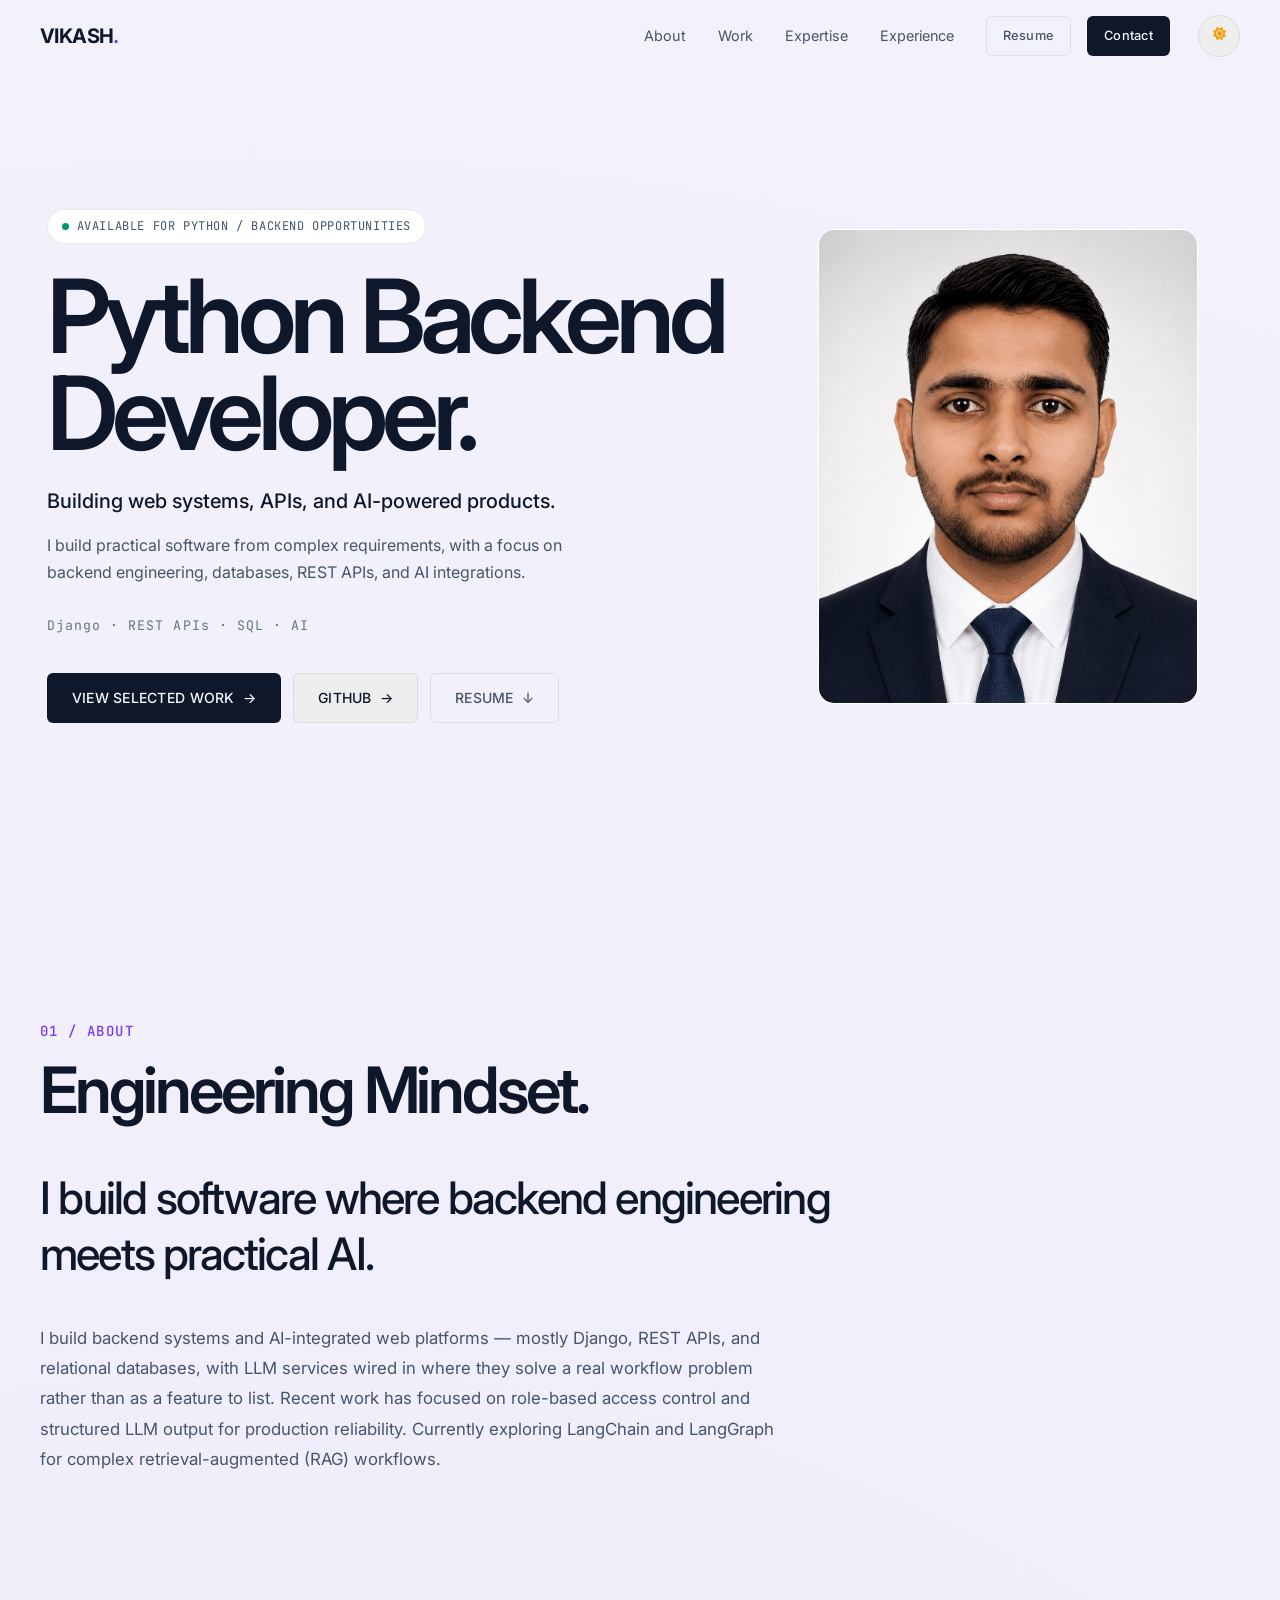
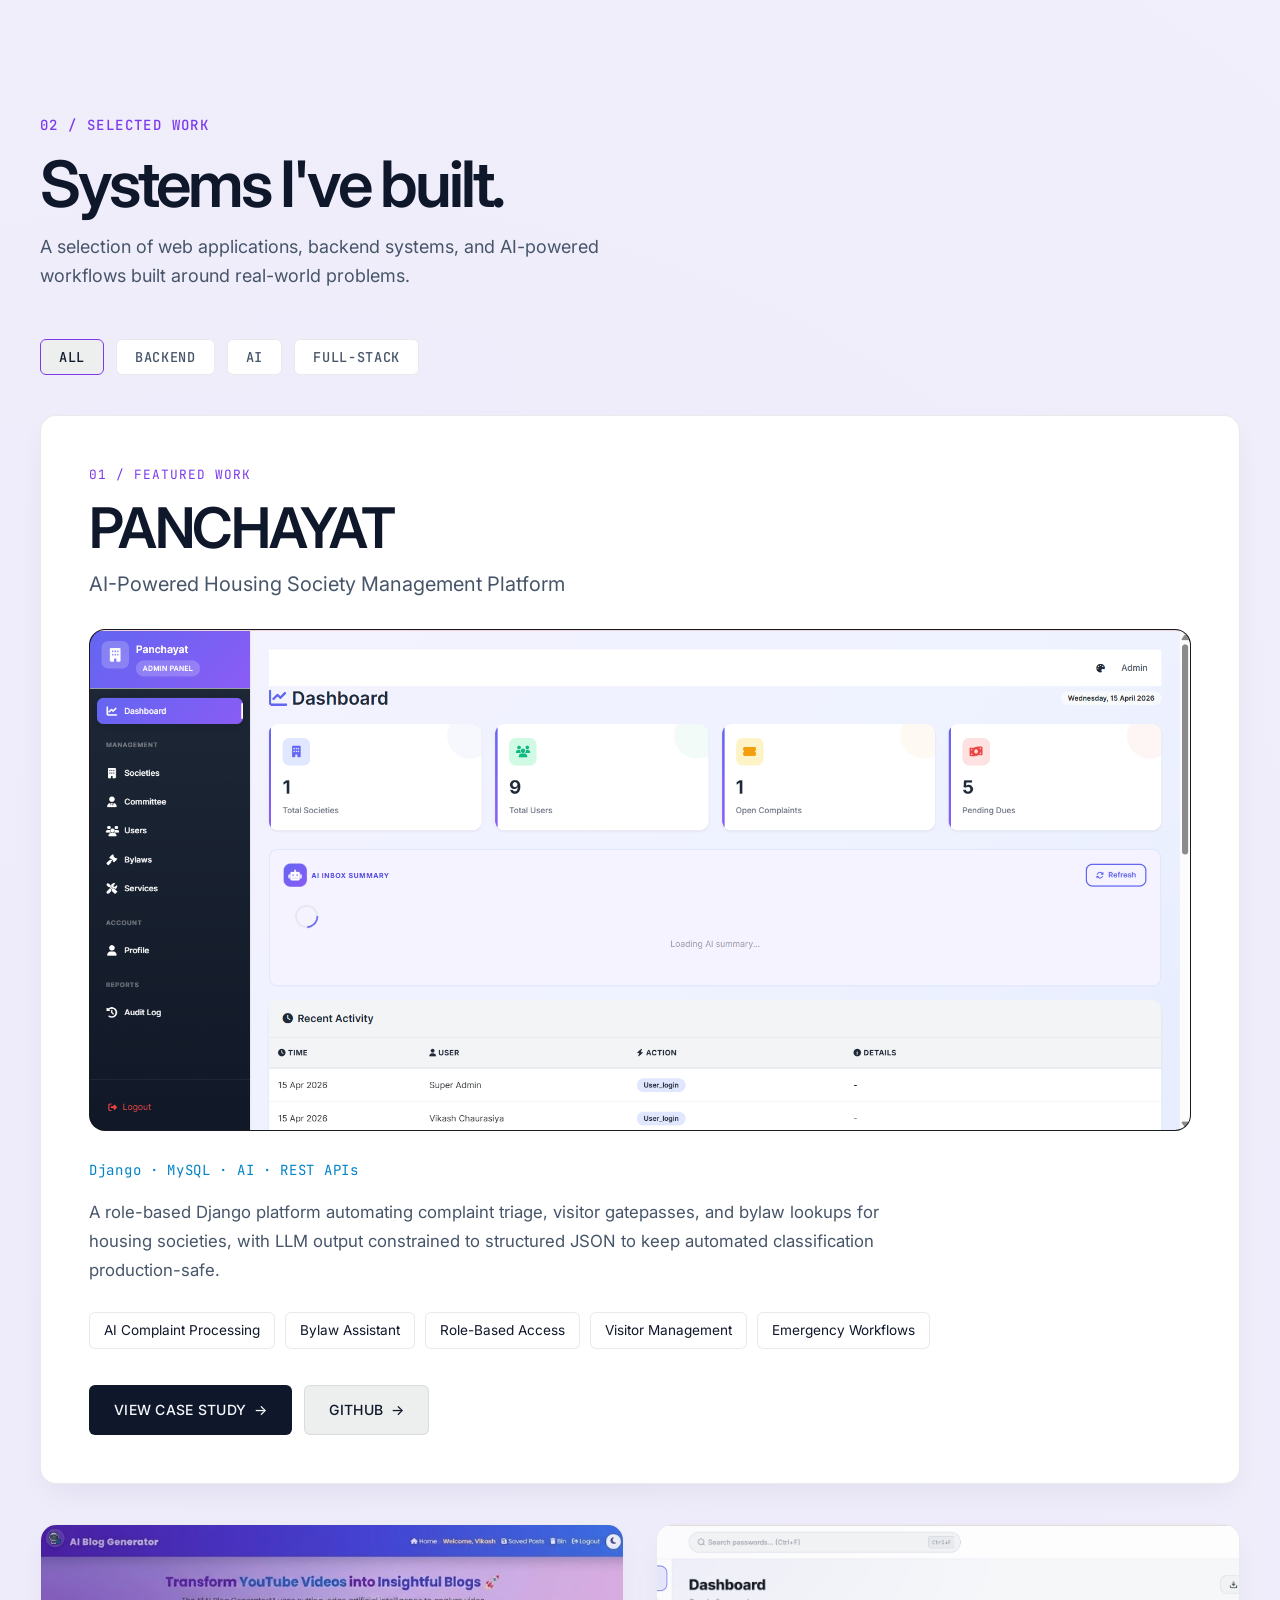
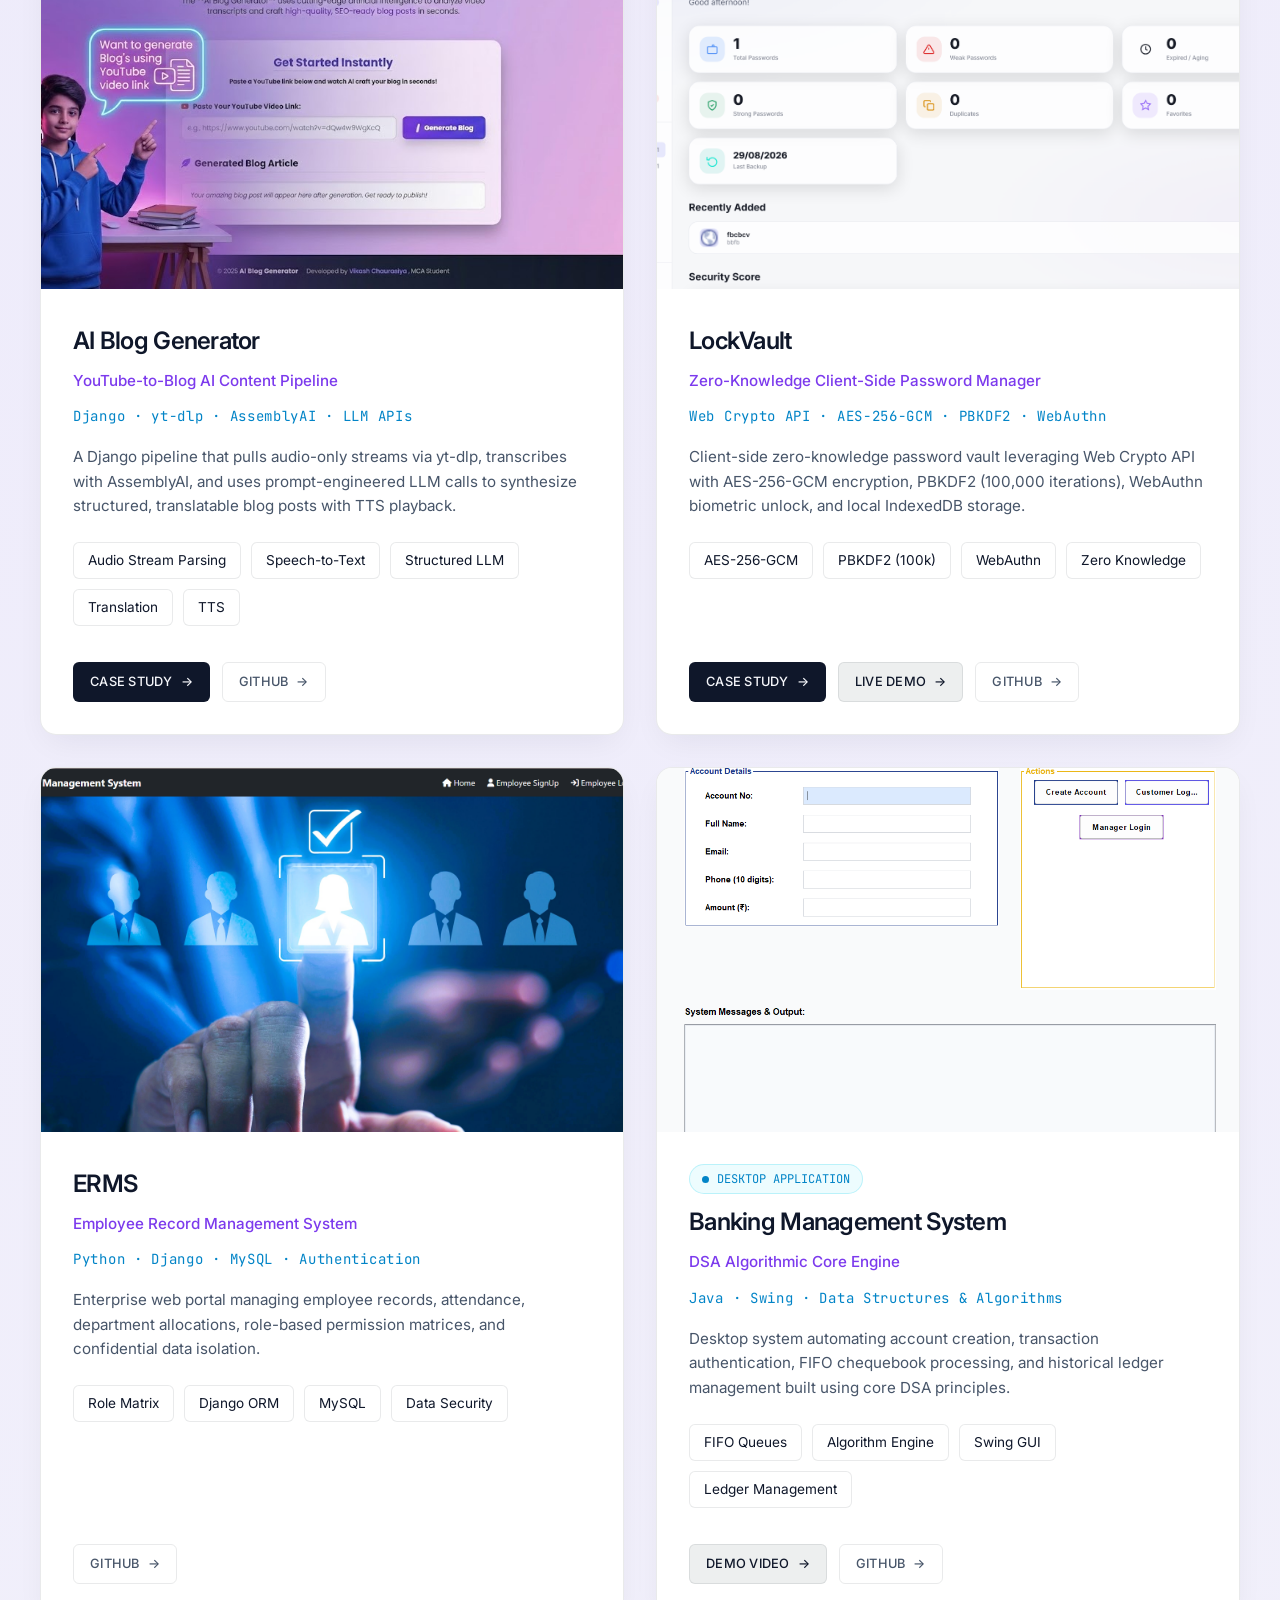
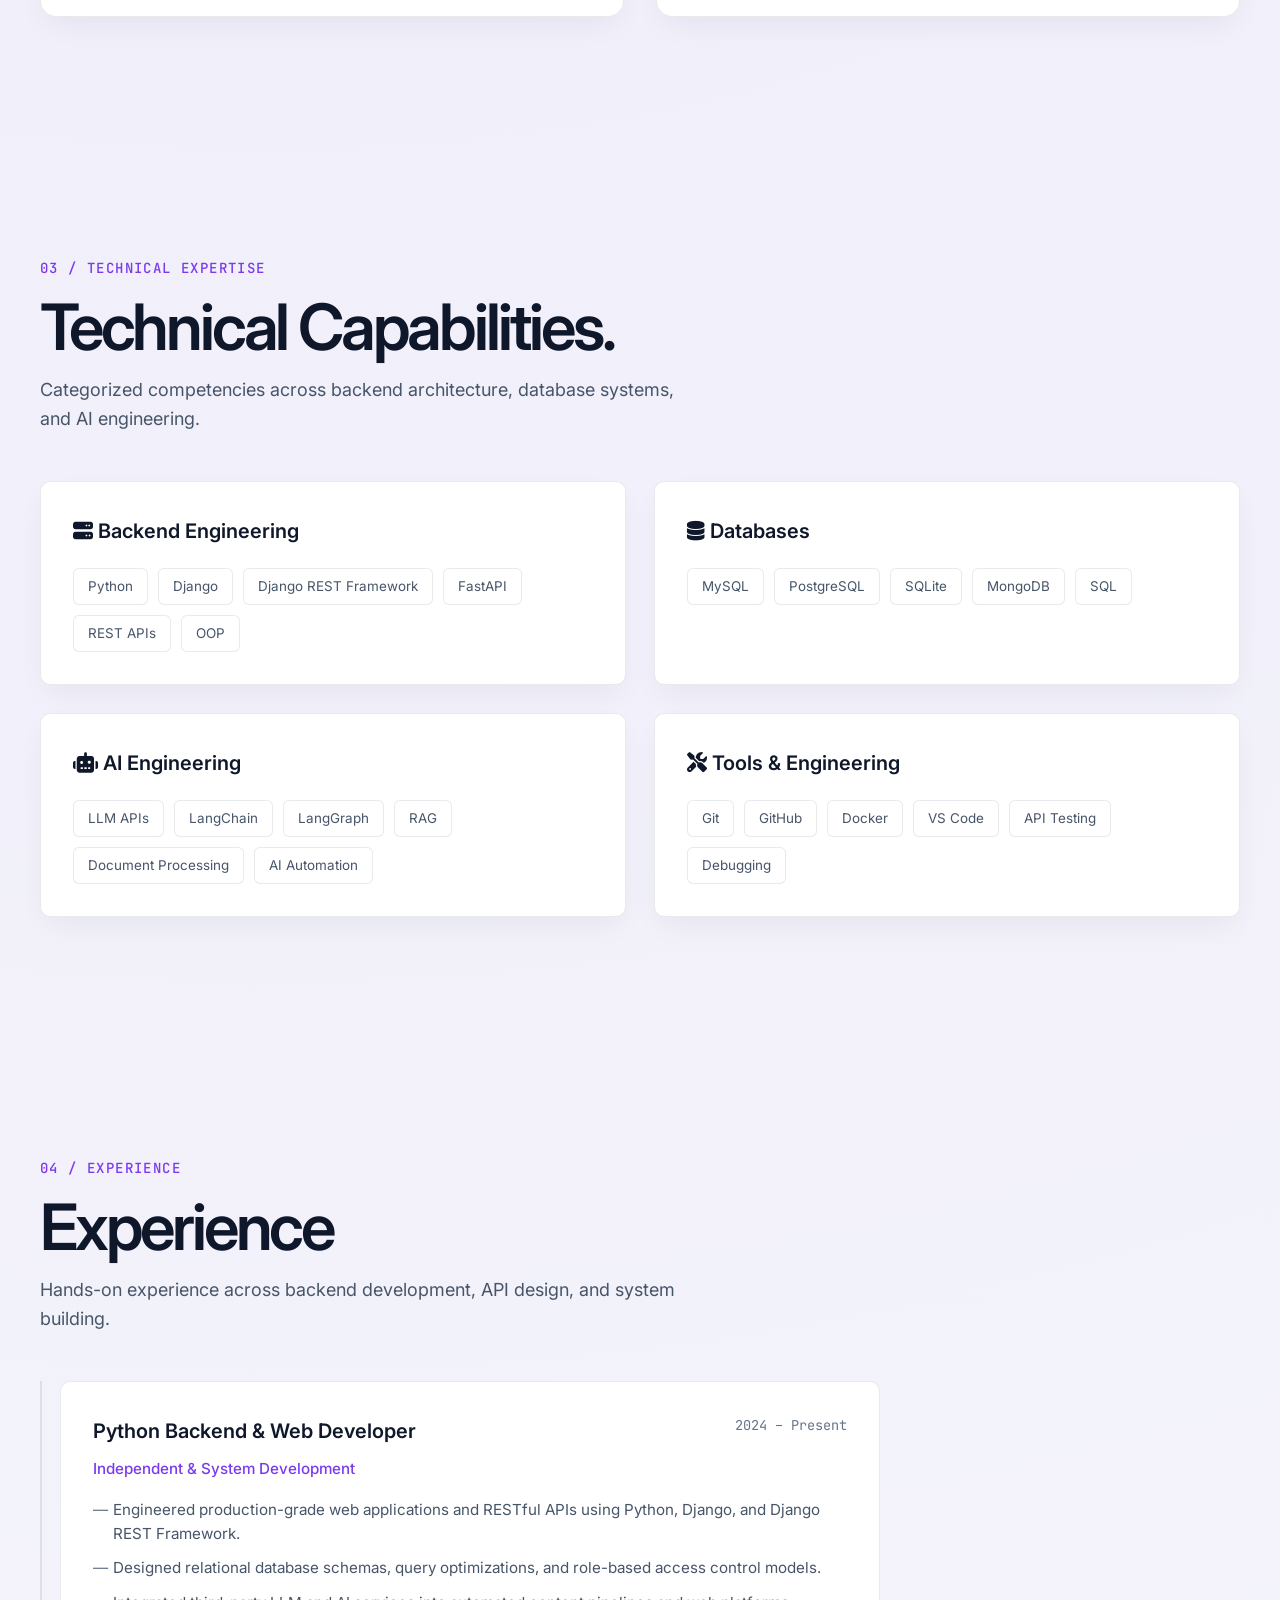
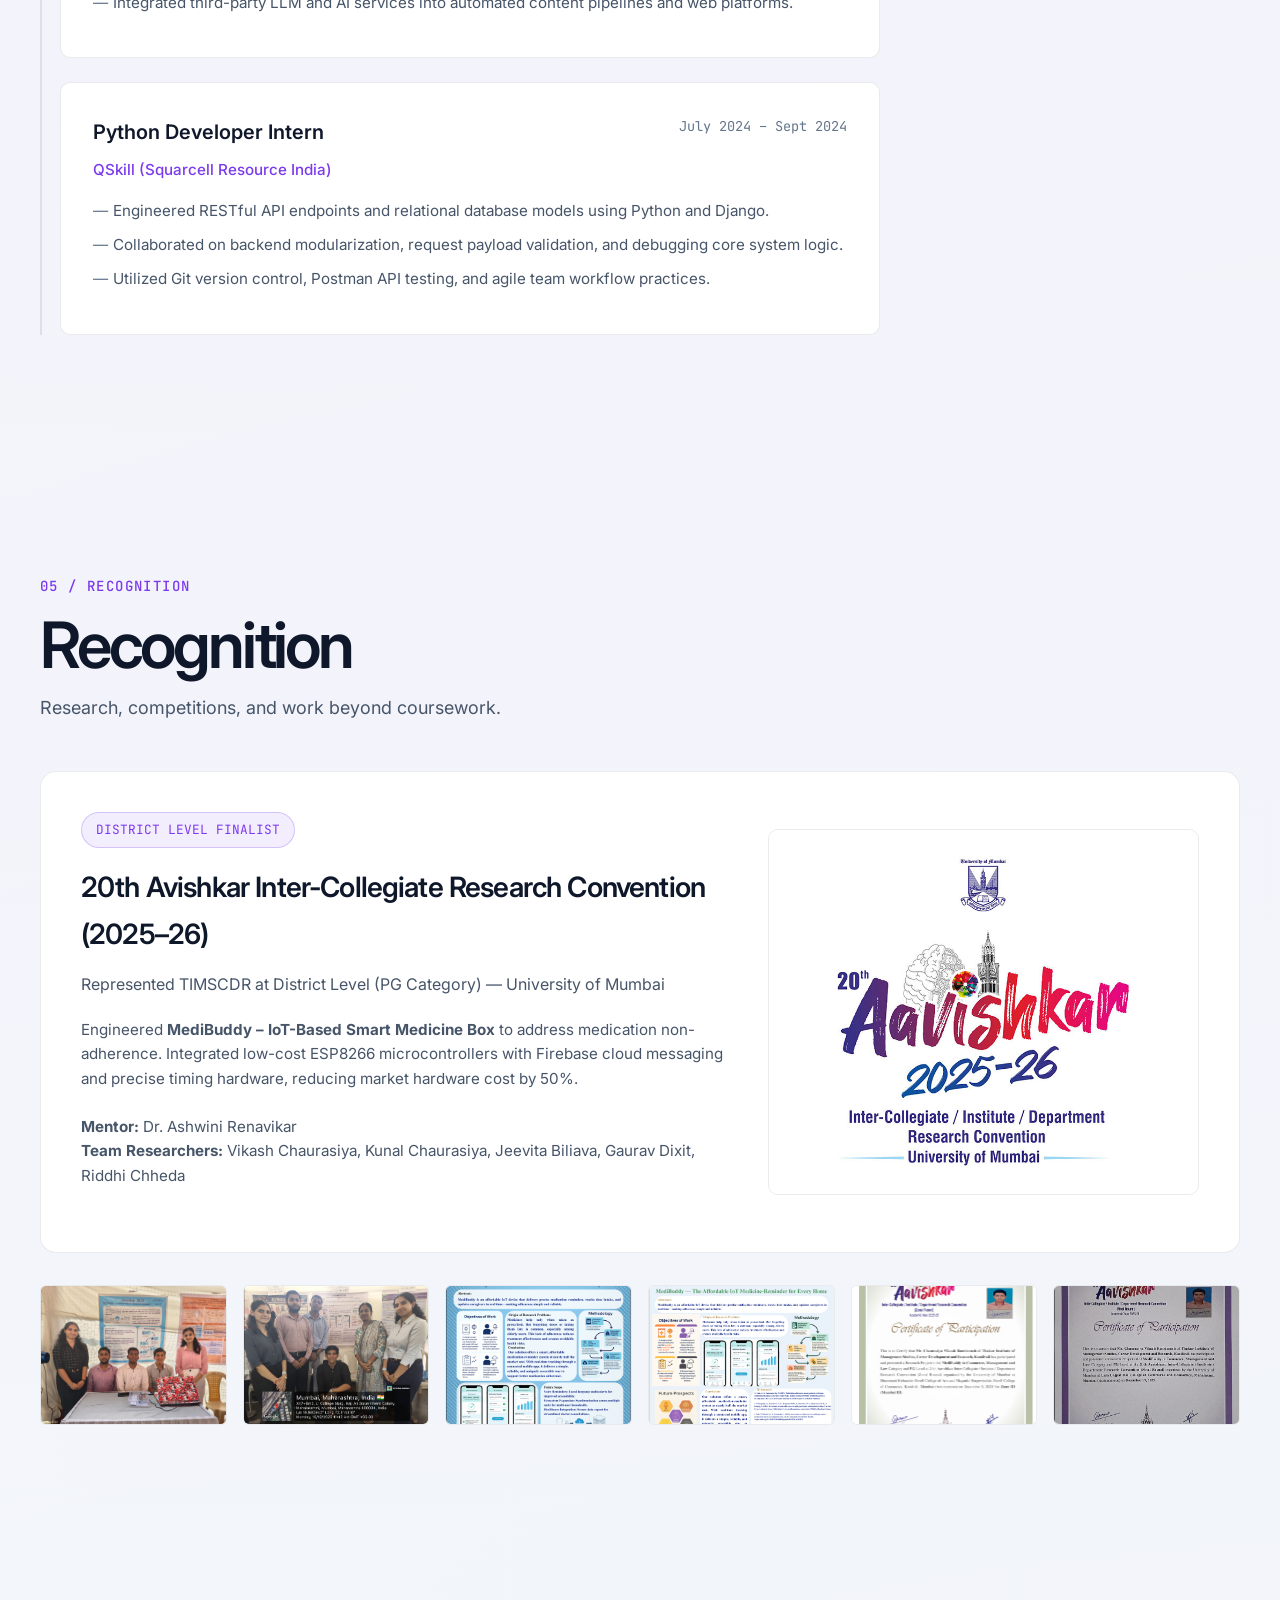
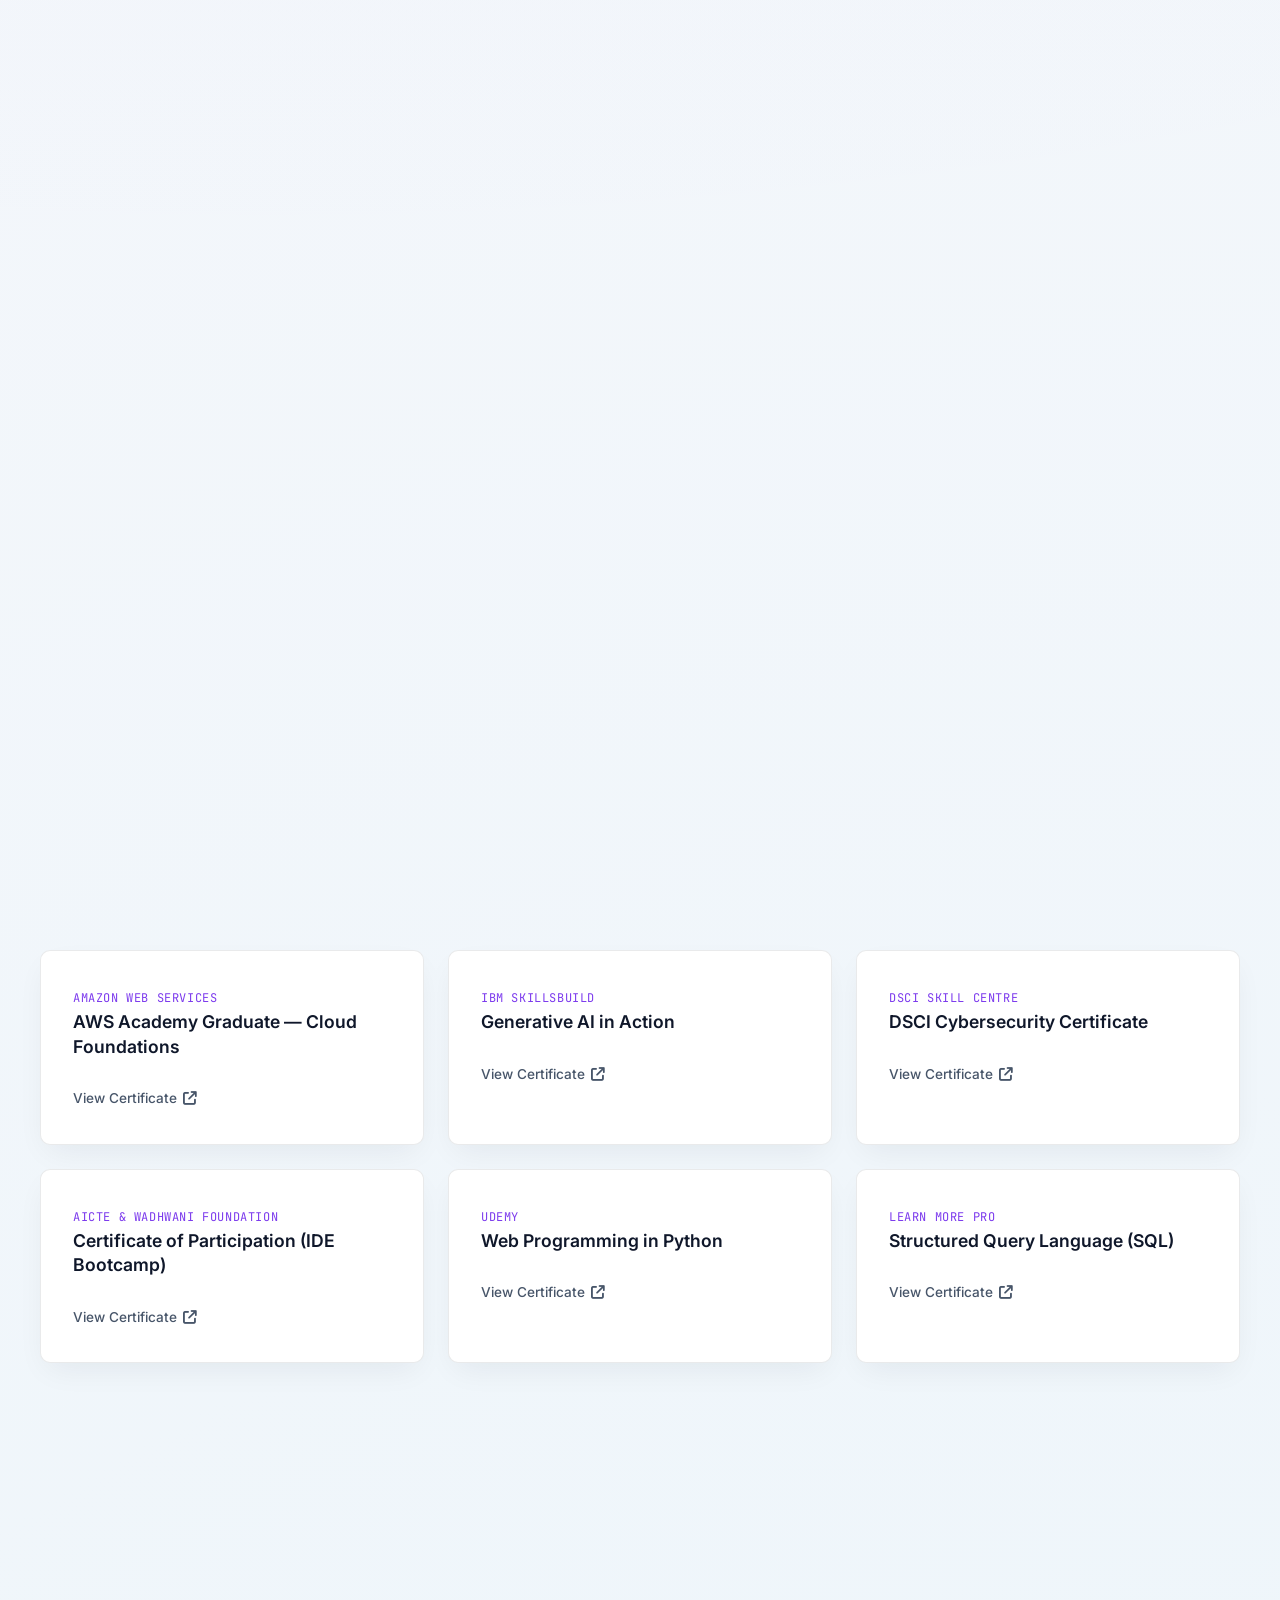
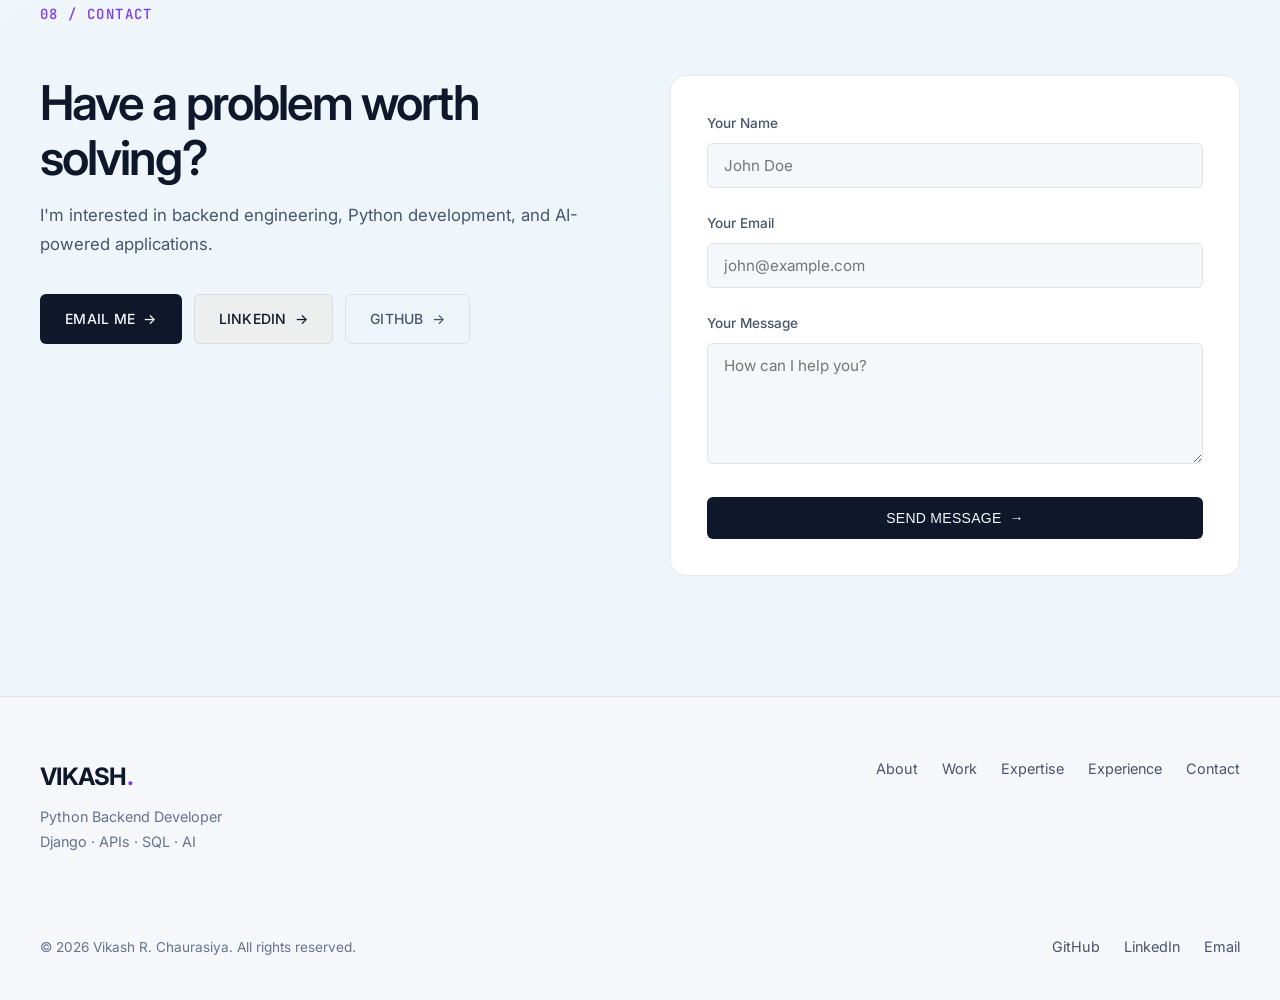
==== commit 3883242c: "feat: audit reconciliation - copy upgrades, metrics, lockvault case study, and experience timeline" ====
--- a/index.html
+++ b/index.html
@@ -5,7 +5,8 @@
     <meta charset="UTF-8">
     <meta name="viewport" content="width=device-width, initial-scale=1.0">
     <title>Vikash R. Chaurasiya | Python Backend Developer</title>
-    <meta name="description" content="Python Backend Developer specializing in web systems, REST APIs, databases, and AI-powered applications.">
+    <meta name="description"
+        content="Python Backend Developer specializing in web systems, REST APIs, databases, and AI-powered applications.">
 
     <link rel="stylesheet" href="css/main.css">
     <link rel="stylesheet" href="https://cdnjs.cloudflare.com/ajax/libs/font-awesome/6.5.2/css/all.min.css">
@@ -20,14 +21,15 @@
                 <a href="#home" class="logo">VIKASH<span class="logo-dot">.</span></a>
 
                 <div class="nav-links" id="navLinks">
+                    <a href="#about" class="nav-item">About</a>
                     <a href="#work" class="nav-item">Work</a>
                     <a href="#expertise" class="nav-item">Expertise</a>
                     <a href="#experience" class="nav-item">Experience</a>
-                    <a href="#about" class="nav-item">About</a>
                     <div class="nav-actions">
                         <a href="Vikash resume.pdf" target="_blank" class="btn outline small">Resume</a>
                         <a href="#contact" class="btn primary small">Contact</a>
-                        <button class="theme-toggle-btn" id="themeToggle" aria-label="Toggle Theme" data-tooltip="Switch Theme">
+                        <button class="theme-toggle-btn" id="themeToggle" aria-label="Toggle Theme"
+                            data-tooltip="Switch Theme">
                             <div class="orb-icon-wrapper">
                                 <i class="fa-solid fa-sun sun-icon"></i>
                                 <i class="fa-solid fa-moon moon-icon"></i>
@@ -66,7 +68,8 @@
                         </p>
 
                         <p class="hero-desc hero-animate-subhead">
-                            I build practical software from complex requirements, with a focus on backend engineering, databases, REST APIs, and AI integrations.
+                            I build practical software from complex requirements, with a focus on backend engineering,
+                            databases, REST APIs, and AI integrations.
                         </p>
 
                         <div class="hero-tech-line hero-animate-tech">
@@ -75,16 +78,43 @@
 
                         <div class="hero-actions hero-animate-actions">
                             <a href="#work" class="btn primary">VIEW SELECTED WORK <span class="arrow">→</span></a>
-                            <a href="https://github.com/Vikash97600" target="_blank" rel="noopener" class="btn secondary">GITHUB <span class="arrow">→</span></a>
-                            <a href="Vikash resume.pdf" target="_blank" class="btn outline arrow-down">RESUME <span class="arrow">↓</span></a>
+                            <a href="https://github.com/Vikash97600" target="_blank" rel="noopener"
+                                class="btn secondary">GITHUB <span class="arrow">→</span></a>
+                            <a href="Vikash resume.pdf" target="_blank" class="btn outline arrow-down">RESUME <span
+                                    class="arrow">↓</span></a>
                         </div>
                     </div>
 
                     <div class="hero-image-container">
                         <div class="portrait-frame hero-animate-portrait">
-                            <img src="assets/images/profile_placeholder.png" alt="Vikash R. Chaurasiya - Python Backend Developer">
-                        </div>
-                    </div>
+                            <img src="assets/images/profile_placeholder.png"
+                                alt="Vikash R. Chaurasiya - Python Backend Developer Portrait">
+                        </div>
+                    </div>
+                </div>
+            </div>
+        </section>
+
+        <!-- About Section -->
+        <section id="about" class="about">
+            <div class="container">
+                <div class="section-header reveal-on-scroll">
+                    <span class="section-number">01 / ABOUT</span>
+                    <h2 class="section-title">Engineering Mindset.</h2>
+                </div>
+
+                <h2 class="about-statement reveal-on-scroll stagger-1">
+                    I build software where backend engineering meets practical AI.
+                </h2>
+
+                <div class="about-body reveal-on-scroll stagger-2">
+                    <p>
+                        I build backend systems and AI-integrated web platforms — mostly Django, REST APIs, and
+                        relational databases, with LLM services wired in where they solve a real workflow problem rather
+                        than as a feature to list. Recent work has focused on role-based access control and structured
+                        LLM output for production reliability. Currently exploring LangChain and LangGraph for complex
+                        retrieval-augmented (RAG) workflows.
+                    </p>
                 </div>
             </div>
         </section>
@@ -93,9 +123,10 @@
         <section id="work" class="projects">
             <div class="container">
                 <div class="section-header reveal-on-scroll">
-                    <span class="section-number">01 / SELECTED WORK</span>
+                    <span class="section-number">02 / SELECTED WORK</span>
                     <h2 class="section-title">Systems I've built.</h2>
-                    <p class="section-subtitle">A selection of web applications, backend systems, and AI-powered workflows built around real-world problems.</p>
+                    <p class="section-subtitle">A selection of web applications, backend systems, and AI-powered
+                        workflows built around real-world problems.</p>
                 </div>
 
                 <!-- Project Category Filter Bar -->
@@ -113,13 +144,16 @@
                     <p class="featured-subtitle">AI-Powered Housing Society Management Platform</p>
 
                     <div class="featured-media-wrapper">
-                        <img src="assets/images/panchayat.png" alt="Panchayat Housing Management System Screenshot">
+                        <img src="assets/images/panchayat.png"
+                            alt="Panchayat Housing Management System Dashboard Interface">
                     </div>
 
                     <div class="featured-tech-line">Django · MySQL · AI · REST APIs</div>
 
                     <p class="featured-desc">
-                        A multi-role housing society platform designed to manage resident operations, complaints, visitors, dues, emergencies, and society workflows with AI-assisted functionality.
+                        A role-based Django platform automating complaint triage, visitor gatepasses, and bylaw lookups
+                        for housing societies, with LLM output constrained to structured JSON to keep automated
+                        classification production-safe.
                     </p>
 
                     <div class="feature-tags-list">
@@ -131,8 +165,10 @@
                     </div>
 
                     <div class="project-links">
-                        <a href="projects/panchayat.html" class="btn primary">VIEW CASE STUDY <span class="arrow">→</span></a>
-                        <a href="https://github.com/Vikash97600/Panchayat-housing-society" target="_blank" rel="noopener" class="btn secondary">GITHUB <span class="arrow">→</span></a>
+                        <a href="projects/panchayat.html" class="btn primary">VIEW CASE STUDY <span
+                                class="arrow">→</span></a>
+                        <a href="https://github.com/Vikash97600/Panchayat-housing-society" target="_blank"
+                            rel="noopener" class="btn secondary">GITHUB <span class="arrow">→</span></a>
                     </div>
                 </article>
 
@@ -141,7 +177,8 @@
                     <!-- AI Blog Generator -->
                     <article class="project-card reveal-on-scroll stagger-1" data-category="backend ai">
                         <div class="project-media">
-                            <img src="assets/images/ai_blog.jpg" alt="AI Blog Generator Screenshot" loading="lazy">
+                            <img src="assets/images/ai_blog.jpg" alt="AI Blog Generator Pipeline Interface"
+                                loading="lazy">
                         </div>
                         <div class="project-content">
                             <div>
@@ -149,19 +186,24 @@
                                 <p class="project-subtitle">YouTube-to-Blog AI Content Pipeline</p>
                                 <div class="featured-tech-line">Django · yt-dlp · AssemblyAI · LLM APIs</div>
                                 <p class="project-desc">
-                                    A Django-based workflow that converts YouTube video content into structured blog content using transcription, LLM processing, translation, text-to-speech, and publishing utilities.
+                                    A Django pipeline that pulls audio-only streams via yt-dlp, transcribes with
+                                    AssemblyAI, and uses prompt-engineered LLM calls to synthesize structured,
+                                    translatable blog posts with TTS playback.
                                 </p>
                                 <div class="feature-tags-list">
-                                    <span class="feature-tag-item">Video Processing</span>
+                                    <span class="feature-tag-item">Audio Stream Parsing</span>
                                     <span class="feature-tag-item">Speech-to-Text</span>
-                                    <span class="feature-tag-item">LLM Pipeline</span>
+                                    <span class="feature-tag-item">Structured LLM</span>
                                     <span class="feature-tag-item">Translation</span>
                                     <span class="feature-tag-item">TTS</span>
                                 </div>
                             </div>
                             <div class="project-links">
-                                <a href="projects/ai-blog-generator.html" class="btn primary small">CASE STUDY <span class="arrow">→</span></a>
-                                <a href="https://github.com/Vikash97600/AI-BLOG-GENERATOR-USING-YOUTUBE-VIDEOS" target="_blank" rel="noopener" class="btn outline small">GITHUB <span class="arrow">→</span></a>
+                                <a href="projects/ai-blog-generator.html" class="btn primary small">CASE STUDY <span
+                                        class="arrow">→</span></a>
+                                <a href="https://github.com/Vikash97600/AI-BLOG-GENERATOR-USING-YOUTUBE-VIDEOS"
+                                    target="_blank" rel="noopener" class="btn outline small">GITHUB <span
+                                        class="arrow">→</span></a>
                             </div>
                         </div>
                     </article>
@@ -169,26 +211,33 @@
                     <!-- LockVault -->
                     <article class="project-card reveal-on-scroll stagger-1" data-category="full-stack">
                         <div class="project-media">
-                            <img src="assets/images/lockvault-project.png" alt="LockVault Password Manager Screenshot" loading="lazy">
+                            <img src="assets/images/lockvault-project.png" alt="LockVault Zero-Knowledge Password Vault"
+                                loading="lazy">
                         </div>
                         <div class="project-content">
                             <div>
                                 <h3 class="project-title">LockVault</h3>
                                 <p class="project-subtitle">Zero-Knowledge Client-Side Password Manager</p>
-                                <div class="featured-tech-line">HTML · CSS · JavaScript · IndexedDB · AES-256-GCM</div>
+                                <div class="featured-tech-line">Web Crypto API · AES-256-GCM · PBKDF2 · WebAuthn</div>
                                 <p class="project-desc">
-                                    Client-side zero-knowledge password manager leveraging Web Crypto API with AES-256-GCM encryption and PBKDF2 (100,000 iterations), storing encrypted vaults locally in IndexedDB.
+                                    Client-side zero-knowledge password vault leveraging Web Crypto API with AES-256-GCM
+                                    encryption, PBKDF2 (100,000 iterations), WebAuthn biometric unlock, and local
+                                    IndexedDB storage.
                                 </p>
                                 <div class="feature-tags-list">
                                     <span class="feature-tag-item">AES-256-GCM</span>
-                                    <span class="feature-tag-item">PBKDF2</span>
-                                    <span class="feature-tag-item">IndexedDB</span>
+                                    <span class="feature-tag-item">PBKDF2 (100k)</span>
+                                    <span class="feature-tag-item">WebAuthn</span>
                                     <span class="feature-tag-item">Zero Knowledge</span>
                                 </div>
                             </div>
                             <div class="project-links">
-                                <a href="https://lock-vault-phi.vercel.app/" target="_blank" rel="noopener" class="btn primary small">LIVE DEMO <span class="arrow">→</span></a>
-                                <a href="https://github.com/Vikash97600/LockVault" target="_blank" rel="noopener" class="btn outline small">GITHUB <span class="arrow">→</span></a>
+                                <a href="projects/lockvault.html" class="btn primary small">CASE STUDY <span
+                                        class="arrow">→</span></a>
+                                <a href="https://lock-vault-phi.vercel.app/" target="_blank" rel="noopener"
+                                    class="btn secondary small">LIVE DEMO <span class="arrow">→</span></a>
+                                <a href="https://github.com/Vikash97600/LockVault" target="_blank" rel="noopener"
+                                    class="btn outline small">GITHUB <span class="arrow">→</span></a>
                             </div>
                         </div>
                     </article>
@@ -196,7 +245,8 @@
                     <!-- ERMS -->
                     <article class="project-card reveal-on-scroll stagger-2" data-category="backend">
                         <div class="project-media">
-                            <img src="assets/images/erms.png" alt="ERMS System Screenshot" loading="lazy">
+                            <img src="assets/images/erms.png" alt="Employee Record Management System Portal"
+                                loading="lazy">
                         </div>
                         <div class="project-content">
                             <div>
@@ -204,7 +254,8 @@
                                 <p class="project-subtitle">Employee Record Management System</p>
                                 <div class="featured-tech-line">Python · Django · MySQL · Authentication</div>
                                 <p class="project-desc">
-                                    Full-featured enterprise web portal managing employee records, attendance, department allocations, role-based permission matrix, and confidential data security.
+                                    Enterprise web portal managing employee records, attendance, department allocations,
+                                    role-based permission matrices, and confidential data isolation.
                                 </p>
                                 <div class="feature-tags-list">
                                     <span class="feature-tag-item">Role Matrix</span>
@@ -214,7 +265,9 @@
                                 </div>
                             </div>
                             <div class="project-links">
-                                <a href="https://github.com/Vikash97600/Employee-Record-Management-System" target="_blank" rel="noopener" class="btn outline small">GITHUB <span class="arrow">→</span></a>
+                                <a href="https://github.com/Vikash97600/Employee-Record-Management-System"
+                                    target="_blank" rel="noopener" class="btn outline small">GITHUB <span
+                                        class="arrow">→</span></a>
                             </div>
                         </div>
                     </article>
@@ -222,15 +275,21 @@
                     <!-- Banking Management System -->
                     <article class="project-card reveal-on-scroll stagger-1" data-category="backend">
                         <div class="project-media">
-                            <img src="assets/images/bank_logo.png" alt="Banking System Screenshot" loading="lazy">
+                            <img src="assets/images/bank_logo.png" alt="Banking System Core Engine Architecture"
+                                loading="lazy">
                         </div>
                         <div class="project-content">
                             <div>
+                                <div class="project-status-pill" style="margin-bottom: 8px;">
+                                    <span class="status-dot"></span> DESKTOP APPLICATION
+                                </div>
                                 <h3 class="project-title">Banking Management System</h3>
                                 <p class="project-subtitle">DSA Algorithmic Core Engine</p>
                                 <div class="featured-tech-line">Java · Swing · Data Structures & Algorithms</div>
                                 <p class="project-desc">
-                                    Desktop application automating account creation, transaction authentication, FIFO chequebook processing, and historical ledger management built using fundamental DSA concepts.
+                                    Desktop system automating account creation, transaction authentication, FIFO
+                                    chequebook processing, and historical ledger management built using core DSA
+                                    principles.
                                 </p>
                                 <div class="feature-tags-list">
                                     <span class="feature-tag-item">FIFO Queues</span>
@@ -240,8 +299,11 @@
                                 </div>
                             </div>
                             <div class="project-links">
-                                <a href="https://github.com/user-attachments/assets/5437ea5d-3c53-4765-b08e-eafc667bee87" target="_blank" rel="noopener" class="btn secondary small">DEMO VIDEO <span class="arrow">→</span></a>
-                                <a href="https://github.com/Vikash97600/Banking-System-DSA-Concept-" target="_blank" rel="noopener" class="btn outline small">GITHUB <span class="arrow">→</span></a>
+                                <a href="https://github.com/user-attachments/assets/5437ea5d-3c53-4765-b08e-eafc667bee87"
+                                    target="_blank" rel="noopener" class="btn secondary small">DEMO VIDEO <span
+                                        class="arrow">→</span></a>
+                                <a href="https://github.com/Vikash97600/Banking-System-DSA-Concept-" target="_blank"
+                                    rel="noopener" class="btn outline small">GITHUB <span class="arrow">→</span></a>
                             </div>
                         </div>
                     </article>
@@ -254,9 +316,10 @@
         <section id="expertise" class="expertise">
             <div class="container">
                 <div class="section-header reveal-on-scroll">
-                    <span class="section-number">02 / TECHNICAL EXPERTISE</span>
+                    <span class="section-number">03 / TECHNICAL EXPERTISE</span>
                     <h2 class="section-title">Technical Capabilities.</h2>
-                    <p class="section-subtitle">Categorized competencies across backend architecture, database systems, and AI engineering.</p>
+                    <p class="section-subtitle">Categorized competencies across backend architecture, database systems,
+                        and AI engineering.</p>
                 </div>
 
                 <div class="expertise-grid">
@@ -314,9 +377,10 @@
         <section id="experience" class="experience">
             <div class="container">
                 <div class="section-header reveal-on-scroll">
-                    <span class="section-number">03 / EXPERIENCE</span>
+                    <span class="section-number">04 / EXPERIENCE</span>
                     <h2 class="section-title">Experience</h2>
-                    <p class="section-subtitle">Hands-on experience across backend development and system building.</p>
+                    <p class="section-subtitle">Hands-on experience across backend development, API design, and system
+                        building.</p>
                 </div>
 
                 <div class="experience-timeline reveal-on-scroll">
@@ -327,9 +391,28 @@
                         </div>
                         <div class="experience-org">Independent & System Development</div>
                         <ul class="experience-bullets">
-                            <li>Engineered production-grade web applications and RESTful APIs using Python, Django, and Django REST Framework.</li>
-                            <li>Designed relational database schemas, query optimizations, and secure authentication models.</li>
-                            <li>Integrated third-party LLM and AI services into automated content pipelines and web platforms.</li>
+                            <li>Engineered production-grade web applications and RESTful APIs using Python, Django, and
+                                Django REST Framework.</li>
+                            <li>Designed relational database schemas, query optimizations, and role-based access control
+                                models.</li>
+                            <li>Integrated third-party LLM and AI services into automated content pipelines and web
+                                platforms.</li>
+                        </ul>
+                    </div>
+
+                    <div class="experience-card reveal-on-scroll stagger-2">
+                        <div class="experience-header">
+                            <h3 class="experience-role">Python Developer Intern</h3>
+                            <span class="experience-date">July 2024 – Sept 2024</span>
+                        </div>
+                        <div class="experience-org">QSkill (Squarcell Resource India)</div>
+                        <ul class="experience-bullets">
+                            <li>Engineered RESTful API endpoints and relational database models using Python and Django.
+                            </li>
+                            <li>Collaborated on backend modularization, request payload validation, and debugging core
+                                system logic.</li>
+                            <li>Utilized Git version control, Postman API testing, and agile team workflow practices.
+                            </li>
                         </ul>
                     </div>
                 </div>
@@ -340,7 +423,7 @@
         <section id="recognition" class="recognition">
             <div class="container">
                 <div class="section-header reveal-on-scroll">
-                    <span class="section-number">04 / RECOGNITION</span>
+                    <span class="section-number">05 / RECOGNITION</span>
                     <h2 class="section-title">Recognition</h2>
                     <p class="section-subtitle">Research, competitions, and work beyond coursework.</p>
                 </div>
@@ -349,39 +432,56 @@
                     <div>
                         <div class="recognition-badge">DISTRICT LEVEL FINALIST</div>
                         <h3 class="recognition-title">20th Avishkar Inter-Collegiate Research Convention (2025–26)</h3>
-                        <p class="recognition-subtitle">Represented TIMSCDR at District Level (PG Category) — University of Mumbai</p>
+                        <p class="recognition-subtitle">Represented TIMSCDR at District Level (PG Category) — University
+                            of Mumbai</p>
                         <p class="recognition-details">
-                            Engineered <strong>MediBuddy – IoT-Based Smart Medicine Box</strong> to address medication non-adherence. 
-                            Integrated low-cost ESP8266 microcontrollers with Firebase cloud messaging and precise timing hardware, reducing market hardware cost by 50%.
+                            Engineered <strong>MediBuddy – IoT-Based Smart Medicine Box</strong> to address medication
+                            non-adherence.
+                            Integrated low-cost ESP8266 microcontrollers with Firebase cloud messaging and precise
+                            timing hardware, reducing market hardware cost by 50%.
                         </p>
                         <p class="recognition-details">
                             <strong>Mentor:</strong> Dr. Ashwini Renavikar<br>
-                            <strong>Team Researchers:</strong> Vikash Chaurasiya, Kunal Chaurasiya, Jeevita Biliava, Gaurav Dixit, Riddhi Chheda
+                            <strong>Team Researchers:</strong> Vikash Chaurasiya, Kunal Chaurasiya, Jeevita Biliava,
+                            Gaurav Dixit, Riddhi Chheda
                         </p>
                     </div>
                     <div class="recognition-media">
-                        <img src="assets/images/avishkar/avishkar banner.jpg" alt="Avishkar Research Convention Banner" loading="lazy">
+                        <img src="assets/images/avishkar/avishkar banner.jpg" alt="Avishkar Research Convention Banner"
+                            loading="lazy">
                     </div>
                 </div>
 
                 <div class="gallery-grid reveal-on-scroll stagger-2">
-                    <div class="gallery-item" data-image="assets/images/avishkar/group photo1.png" data-caption="Team Collaboration Session">
-                        <img src="assets/images/avishkar/group photo1.png" alt="Team Collaboration Session" loading="lazy">
-                    </div>
-                    <div class="gallery-item" data-image="assets/images/avishkar/group photo2.png" data-caption="Project Presentation Group">
-                        <img src="assets/images/avishkar/group photo2.png" alt="Project Presentation Group" loading="lazy">
-                    </div>
-                    <div class="gallery-item" data-image="assets/images/avishkar/Zonal round poster.png" data-caption="Poster (Zonal Round)">
-                        <img src="assets/images/avishkar/Zonal round poster.png" alt="Poster (Zonal Round)" loading="lazy">
-                    </div>
-                    <div class="gallery-item" data-image="assets/images/avishkar/final round poster.png" data-caption="Poster (District Round)">
-                        <img src="assets/images/avishkar/final round poster.png" alt="Poster (District Round)" loading="lazy">
-                    </div>
-                    <div class="gallery-item" data-image="assets/images/avishkar/zonal crtificate.png" data-caption="Participation Certificate (Zonal Round)">
-                        <img src="assets/images/avishkar/zonal crtificate.png" alt="Participation Certificate (Zonal Round)" loading="lazy">
-                    </div>
-                    <div class="gallery-item" data-image="assets/images/avishkar/district certificate.png" data-caption="Participation Certificate (District Round)">
-                        <img src="assets/images/avishkar/district certificate.png" alt="Participation Certificate (District Round)" loading="lazy">
+                    <div class="gallery-item" data-image="assets/images/avishkar/group photo1.png"
+                        data-caption="Team Collaboration Session">
+                        <img src="assets/images/avishkar/group photo1.png" alt="Team Collaboration Session"
+                            loading="lazy">
+                    </div>
+                    <div class="gallery-item" data-image="assets/images/avishkar/group photo2.png"
+                        data-caption="Project Presentation Group">
+                        <img src="assets/images/avishkar/group photo2.png" alt="Project Presentation Group"
+                            loading="lazy">
+                    </div>
+                    <div class="gallery-item" data-image="assets/images/avishkar/Zonal round poster.png"
+                        data-caption="Poster (Zonal Round)">
+                        <img src="assets/images/avishkar/Zonal round poster.png" alt="Poster (Zonal Round)"
+                            loading="lazy">
+                    </div>
+                    <div class="gallery-item" data-image="assets/images/avishkar/final round poster.png"
+                        data-caption="Poster (District Round)">
+                        <img src="assets/images/avishkar/final round poster.png" alt="Poster (District Round)"
+                            loading="lazy">
+                    </div>
+                    <div class="gallery-item" data-image="assets/images/avishkar/zonal crtificate.png"
+                        data-caption="Participation Certificate (Zonal Round)">
+                        <img src="assets/images/avishkar/zonal crtificate.png"
+                            alt="Participation Certificate (Zonal Round)" loading="lazy">
+                    </div>
+                    <div class="gallery-item" data-image="assets/images/avishkar/district certificate.png"
+                        data-caption="Participation Certificate (District Round)">
+                        <img src="assets/images/avishkar/district certificate.png"
+                            alt="Participation Certificate (District Round)" loading="lazy">
                     </div>
                 </div>
             </div>
@@ -391,34 +491,18 @@
         <div class="lightbox-modal" id="imageModal" aria-hidden="true">
             <div class="modal-overlay"></div>
             <div class="modal-content">
-                <button class="modal-close" id="modalClose" aria-label="Close modal"><i class="fas fa-times"></i></button>
-                <button class="modal-nav prev" id="modalPrev" aria-label="Previous image"><i class="fas fa-chevron-left"></i></button>
-                <button class="modal-nav next" id="modalNext" aria-label="Next image"><i class="fas fa-chevron-right"></i></button>
+                <button class="modal-close" id="modalClose" aria-label="Close modal"><i
+                        class="fas fa-times"></i></button>
+                <button class="modal-nav prev" id="modalPrev" aria-label="Previous image"><i
+                        class="fas fa-chevron-left"></i></button>
+                <button class="modal-nav next" id="modalNext" aria-label="Next image"><i
+                        class="fas fa-chevron-right"></i></button>
 
                 <div class="modal-image-container">
                     <img id="modalImage" src="" alt="Enlarged achievement gallery view">
                 </div>
             </div>
         </div>
-
-        <!-- About Section -->
-        <section id="about" class="about">
-            <div class="container">
-                <div class="section-header reveal-on-scroll">
-                    <span class="section-number">05 / ABOUT</span>
-                </div>
-
-                <h2 class="about-statement reveal-on-scroll stagger-1">
-                    I build software where backend engineering meets practical AI.
-                </h2>
-
-                <div class="about-body reveal-on-scroll stagger-2">
-                    <p>
-                        I build practical software from complex requirements, with a focus on backend engineering, databases, REST APIs, and AI integrations. With a strong foundation in computer applications and hands-on system building, I aim to create reliable and maintainable digital products.
-                    </p>
-                </div>
-            </div>
-        </section>
 
         <!-- Education Section -->
         <section id="education" class="education">
@@ -458,7 +542,9 @@
                             <span class="cert-issuer">Amazon Web Services</span>
                             <h3 class="cert-name">AWS Academy Graduate — Cloud Foundations</h3>
                         </div>
-                        <a href="assets/images/AWS Cloud_Foundations Training Certificate.pdf" target="_blank" rel="noopener" class="cert-link">View Certificate <i class="fas fa-arrow-up-right-from-square"></i></a>
+                        <a href="assets/images/AWS Cloud_Foundations Training Certificate.pdf" target="_blank"
+                            rel="noopener" class="cert-link">View Certificate <i
+                                class="fas fa-arrow-up-right-from-square"></i></a>
                     </div>
 
                     <div class="certification-card">
@@ -466,7 +552,8 @@
                             <span class="cert-issuer">IBM SkillsBuild</span>
                             <h3 class="cert-name">Generative AI in Action</h3>
                         </div>
-                        <a href="assets/images/IBM Generative Ai.pdf" target="_blank" rel="noopener" class="cert-link">View Certificate <i class="fas fa-arrow-up-right-from-square"></i></a>
+                        <a href="assets/images/IBM Generative Ai.pdf" target="_blank" rel="noopener"
+                            class="cert-link">View Certificate <i class="fas fa-arrow-up-right-from-square"></i></a>
                     </div>
 
                     <div class="certification-card">
@@ -474,7 +561,8 @@
                             <span class="cert-issuer">DSCI Skill Centre</span>
                             <h3 class="cert-name">DSCI Cybersecurity Certificate</h3>
                         </div>
-                        <a href="assets/images/Dsci Cyber Security Certificate.pdf" target="_blank" rel="noopener" class="cert-link">View Certificate <i class="fas fa-arrow-up-right-from-square"></i></a>
+                        <a href="assets/images/Dsci Cyber Security Certificate.pdf" target="_blank" rel="noopener"
+                            class="cert-link">View Certificate <i class="fas fa-arrow-up-right-from-square"></i></a>
                     </div>
 
                     <div class="certification-card">
@@ -482,7 +570,9 @@
                             <span class="cert-issuer">AICTE & Wadhwani Foundation</span>
                             <h3 class="cert-name">Certificate of Participation (IDE Bootcamp)</h3>
                         </div>
-                        <a href="assets/images/ide bootcamp/IDE bootcamp certificate.jpeg" target="_blank" rel="noopener" class="cert-link">View Certificate <i class="fas fa-arrow-up-right-from-square"></i></a>
+                        <a href="assets/images/ide bootcamp/IDE bootcamp certificate.jpeg" target="_blank"
+                            rel="noopener" class="cert-link">View Certificate <i
+                                class="fas fa-arrow-up-right-from-square"></i></a>
                     </div>
 
                     <div class="certification-card">
@@ -490,7 +580,8 @@
                             <span class="cert-issuer">Udemy</span>
                             <h3 class="cert-name">Web Programming in Python</h3>
                         </div>
-                        <a href="assets/images/Python course certificate.pdf" target="_blank" rel="noopener" class="cert-link">View Certificate <i class="fas fa-arrow-up-right-from-square"></i></a>
+                        <a href="assets/images/Python course certificate.pdf" target="_blank" rel="noopener"
+                            class="cert-link">View Certificate <i class="fas fa-arrow-up-right-from-square"></i></a>
                     </div>
 
                     <div class="certification-card">
@@ -498,7 +589,8 @@
                             <span class="cert-issuer">Learn More Pro</span>
                             <h3 class="cert-name">Structured Query Language (SQL)</h3>
                         </div>
-                        <a href="assets/images/SQL Certificate.pdf" target="_blank" rel="noopener" class="cert-link">View Certificate <i class="fas fa-arrow-up-right-from-square"></i></a>
+                        <a href="assets/images/SQL Certificate.pdf" target="_blank" rel="noopener"
+                            class="cert-link">View Certificate <i class="fas fa-arrow-up-right-from-square"></i></a>
                     </div>
                 </div>
             </div>
@@ -519,9 +611,12 @@
                         </p>
 
                         <div class="contact-buttons">
-                            <a href="mailto:vikashch97600@gmail.com" class="btn primary">EMAIL ME <span class="arrow">→</span></a>
-                            <a href="https://www.linkedin.com/in/vikash97600/" target="_blank" rel="noopener" class="btn secondary">LINKEDIN <span class="arrow">→</span></a>
-                            <a href="https://github.com/Vikash97600" target="_blank" rel="noopener" class="btn outline">GITHUB <span class="arrow">→</span></a>
+                            <a href="mailto:vikashch97600@gmail.com" class="btn primary">EMAIL ME <span
+                                    class="arrow">→</span></a>
+                            <a href="https://www.linkedin.com/in/vikash97600/" target="_blank" rel="noopener"
+                                class="btn secondary">LINKEDIN <span class="arrow">→</span></a>
+                            <a href="https://github.com/Vikash97600" target="_blank" rel="noopener"
+                                class="btn outline">GITHUB <span class="arrow">→</span></a>
                         </div>
                     </div>
 
@@ -538,10 +633,12 @@
 
                         <div class="form-group">
                             <label for="message">Your Message</label>
-                            <textarea id="message" name="message" rows="5" placeholder="How can I help you?" required></textarea>
-                        </div>
-
-                        <button type="submit" class="btn primary full-width">SEND MESSAGE <span class="arrow">→</span></button>
+                            <textarea id="message" name="message" rows="5" placeholder="How can I help you?"
+                                required></textarea>
+                        </div>
+
+                        <button type="submit" class="btn primary full-width">SEND MESSAGE <span
+                                class="arrow">→</span></button>
                     </form>
                 </div>
             </div>
@@ -558,10 +655,10 @@
                 </div>
 
                 <div class="footer-nav">
+                    <a href="#about">About</a>
                     <a href="#work">Work</a>
                     <a href="#expertise">Expertise</a>
                     <a href="#experience">Experience</a>
-                    <a href="#about">About</a>
                     <a href="#contact">Contact</a>
                 </div>
             </div>
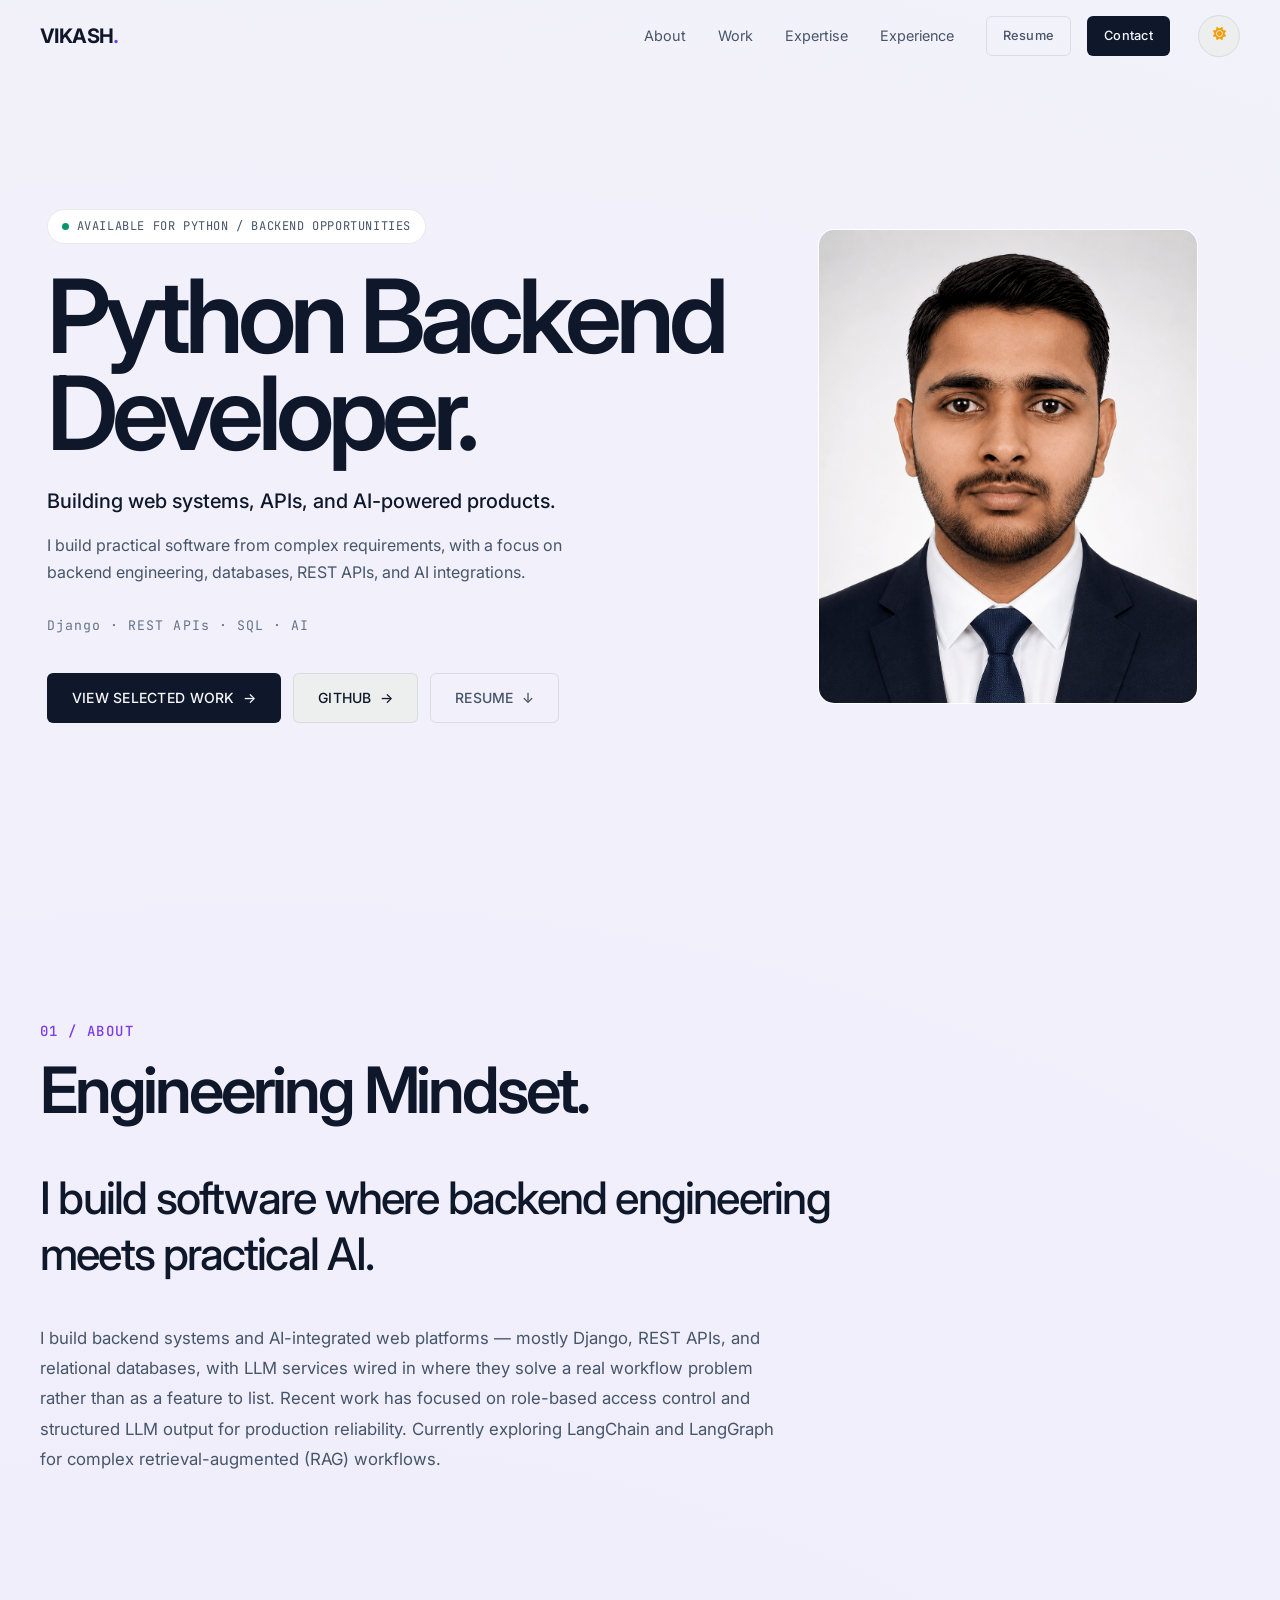
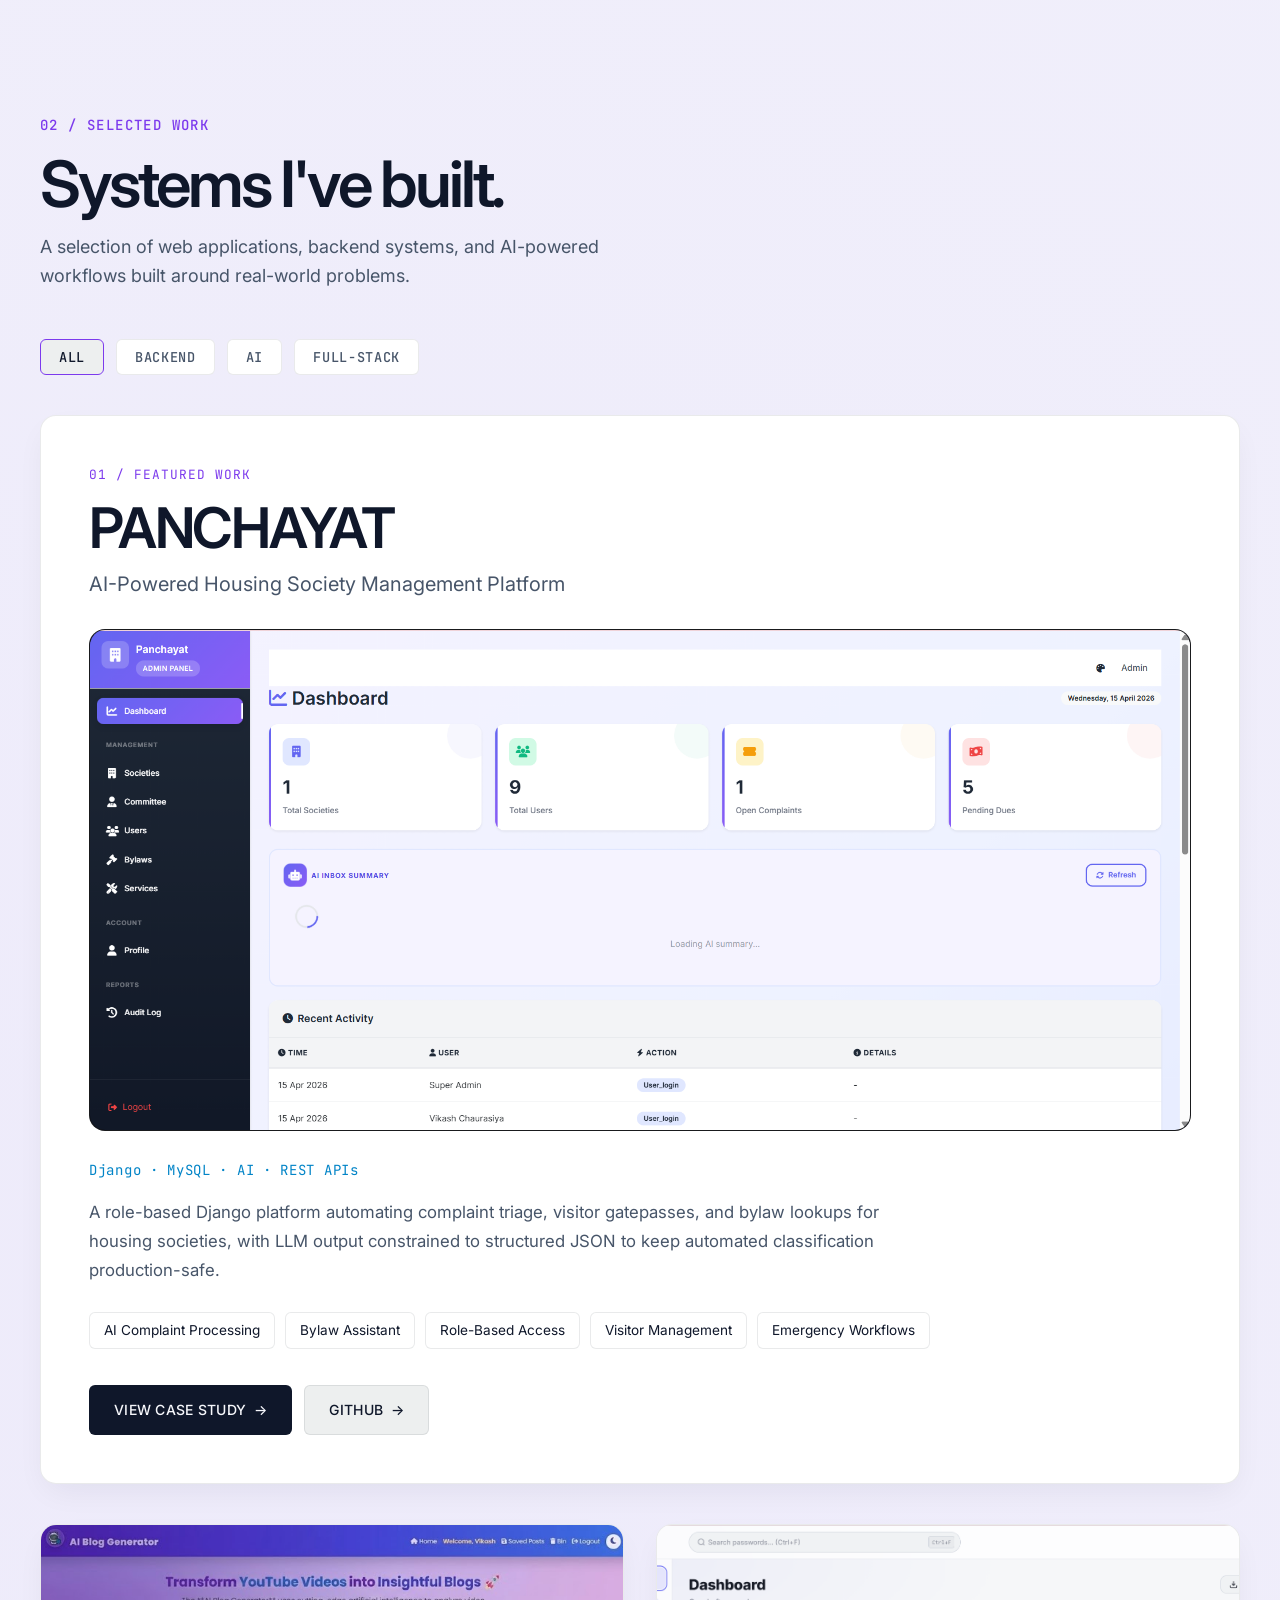
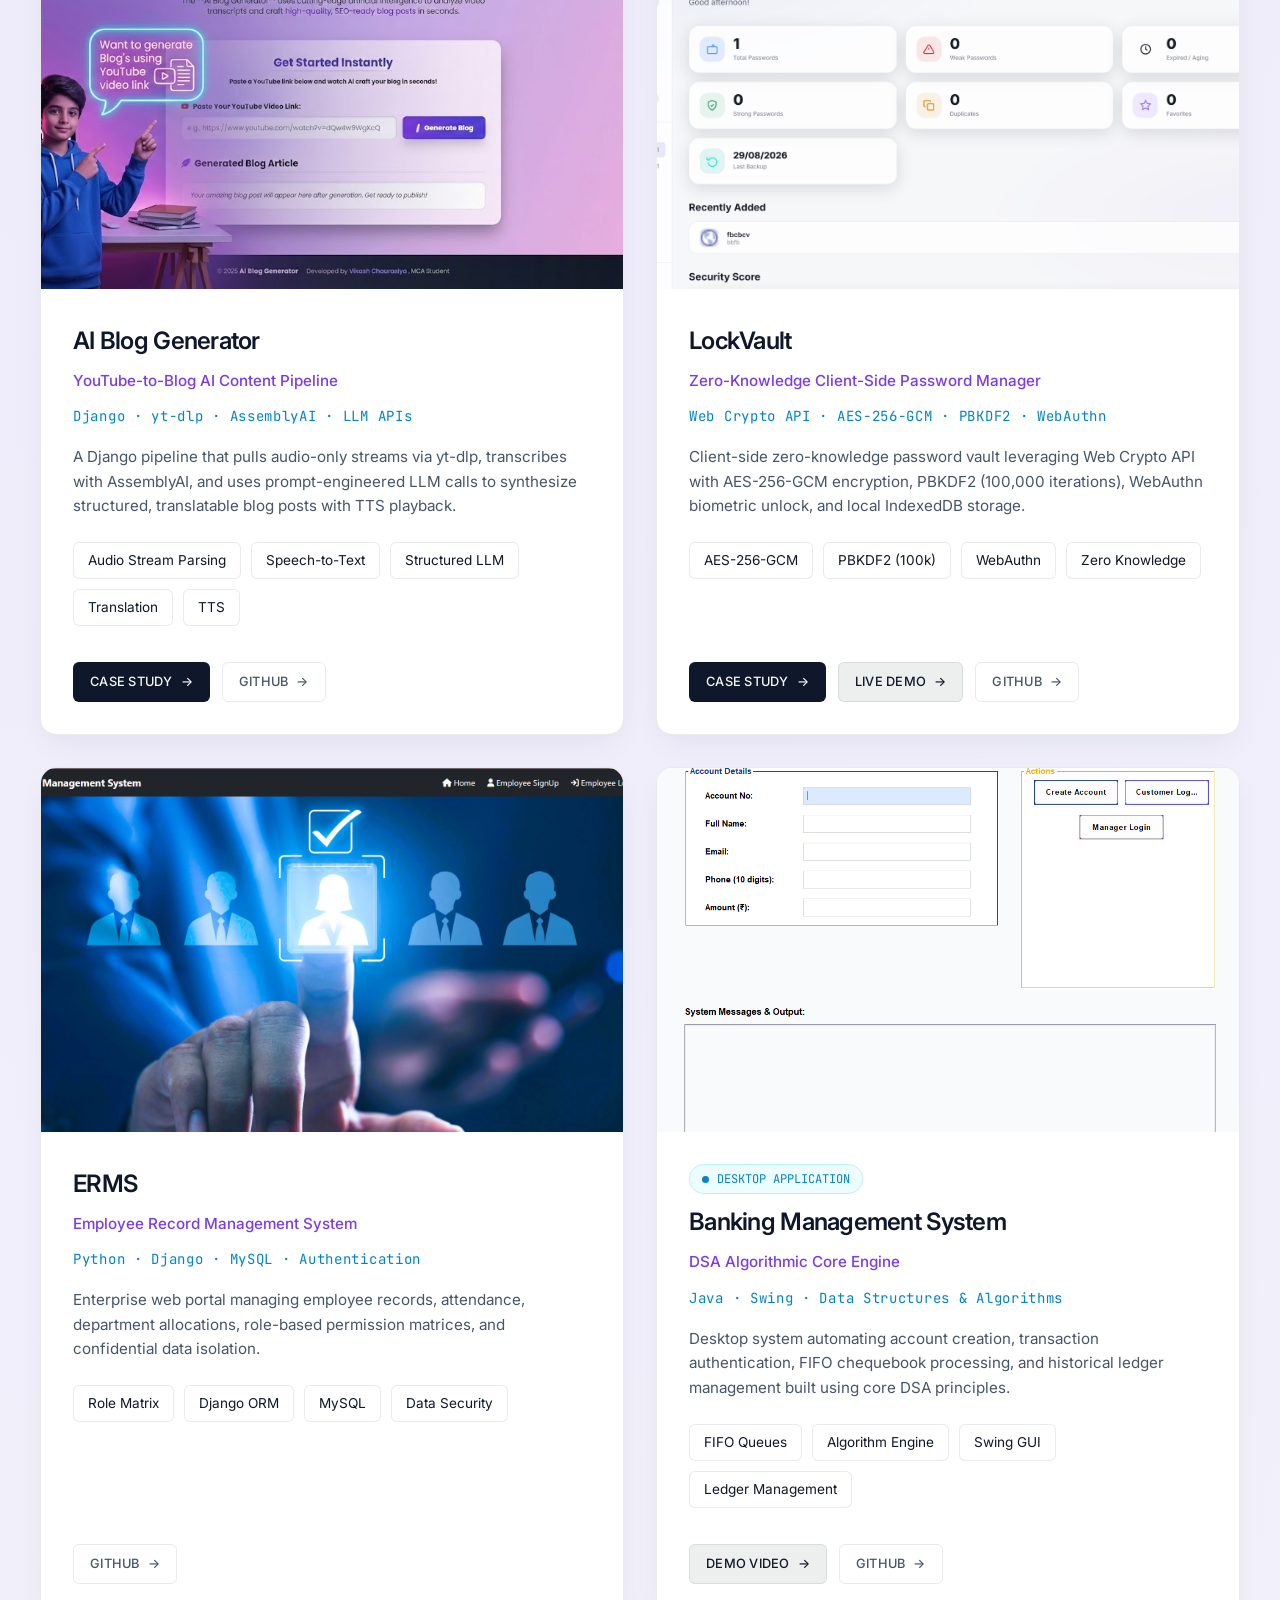
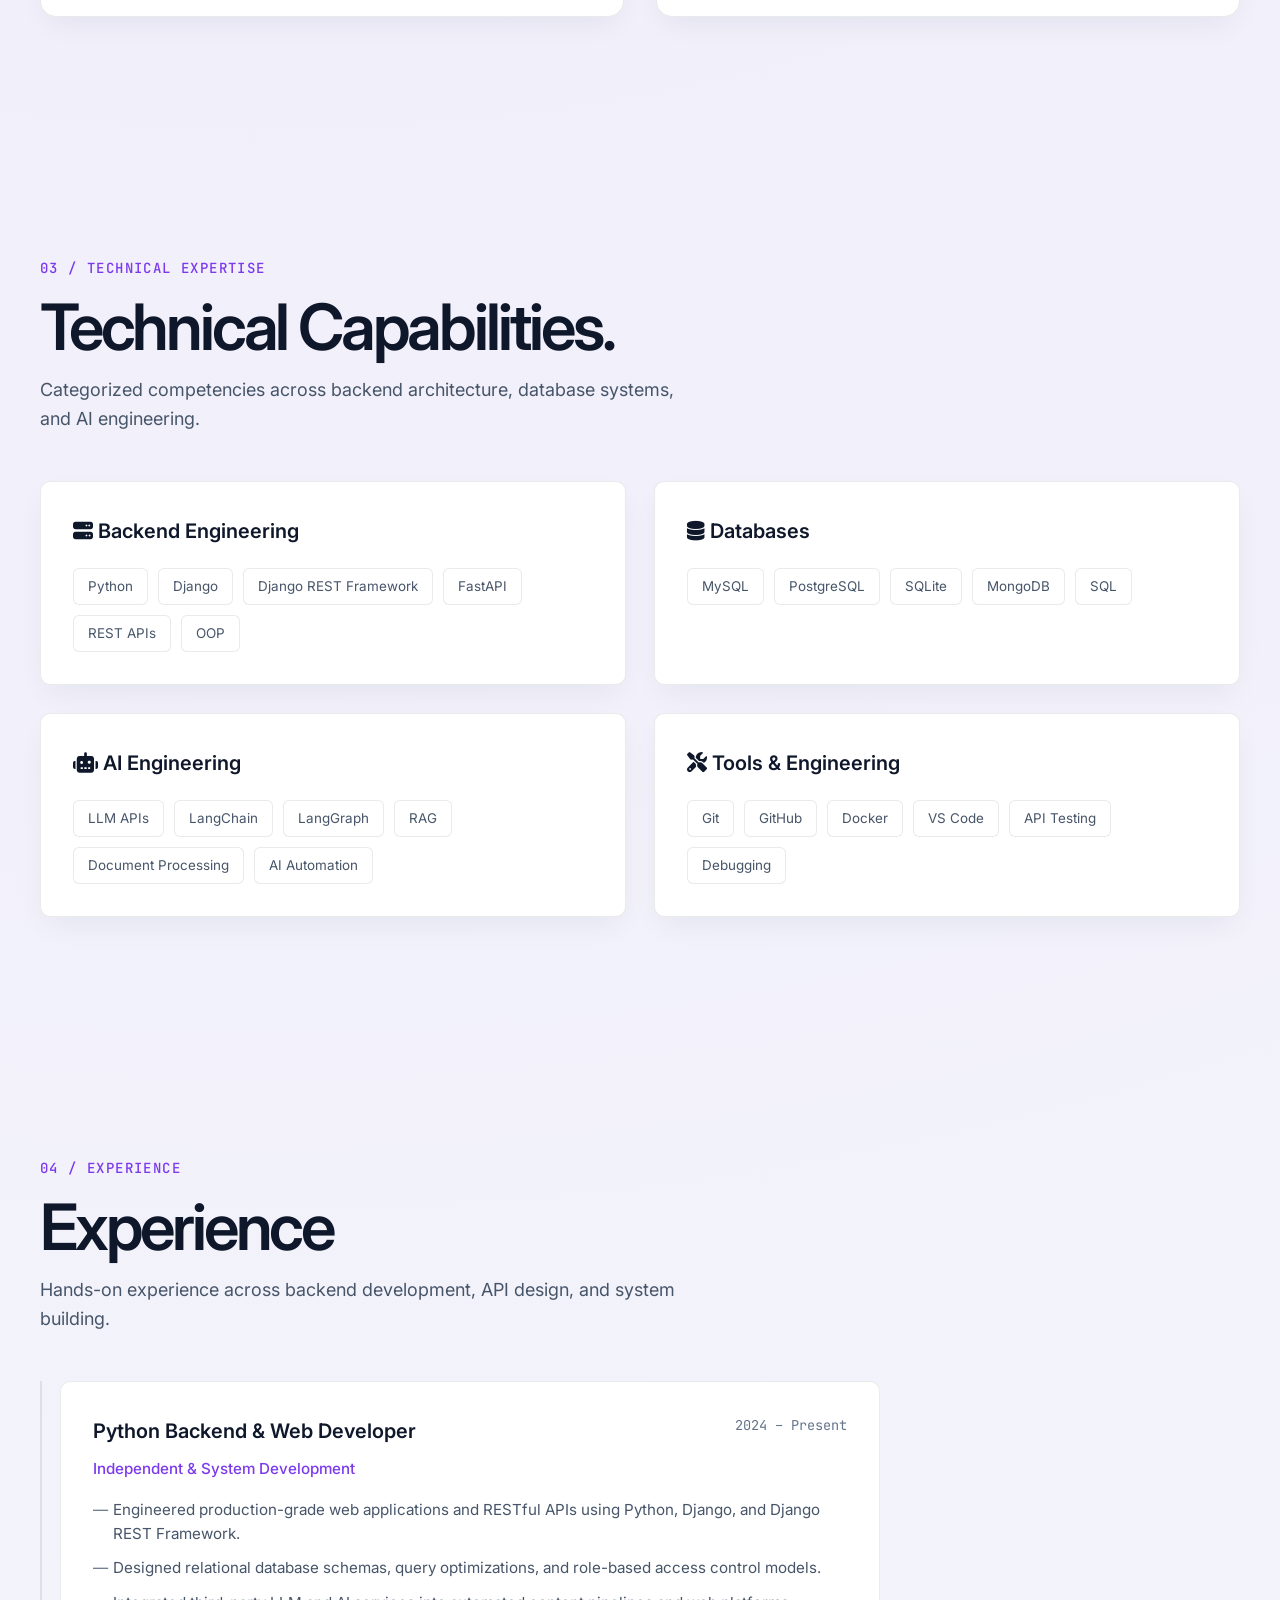
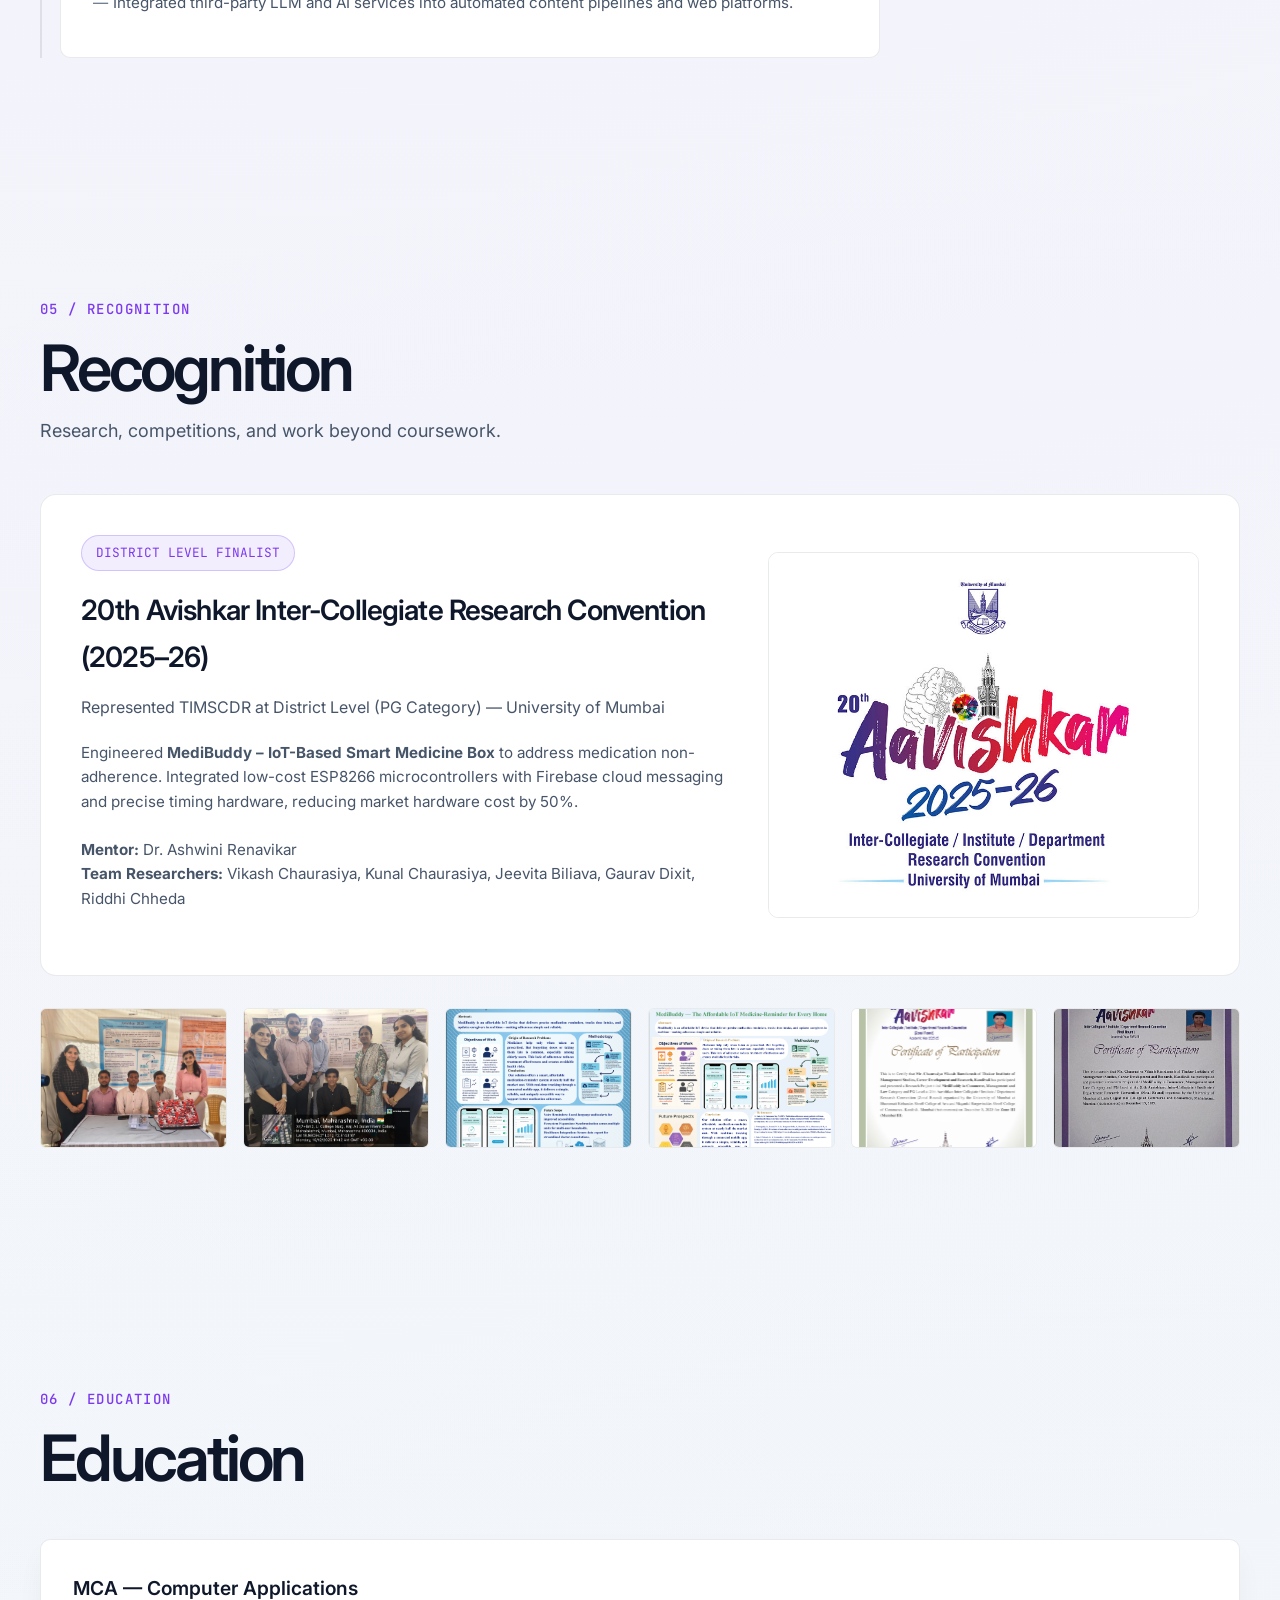
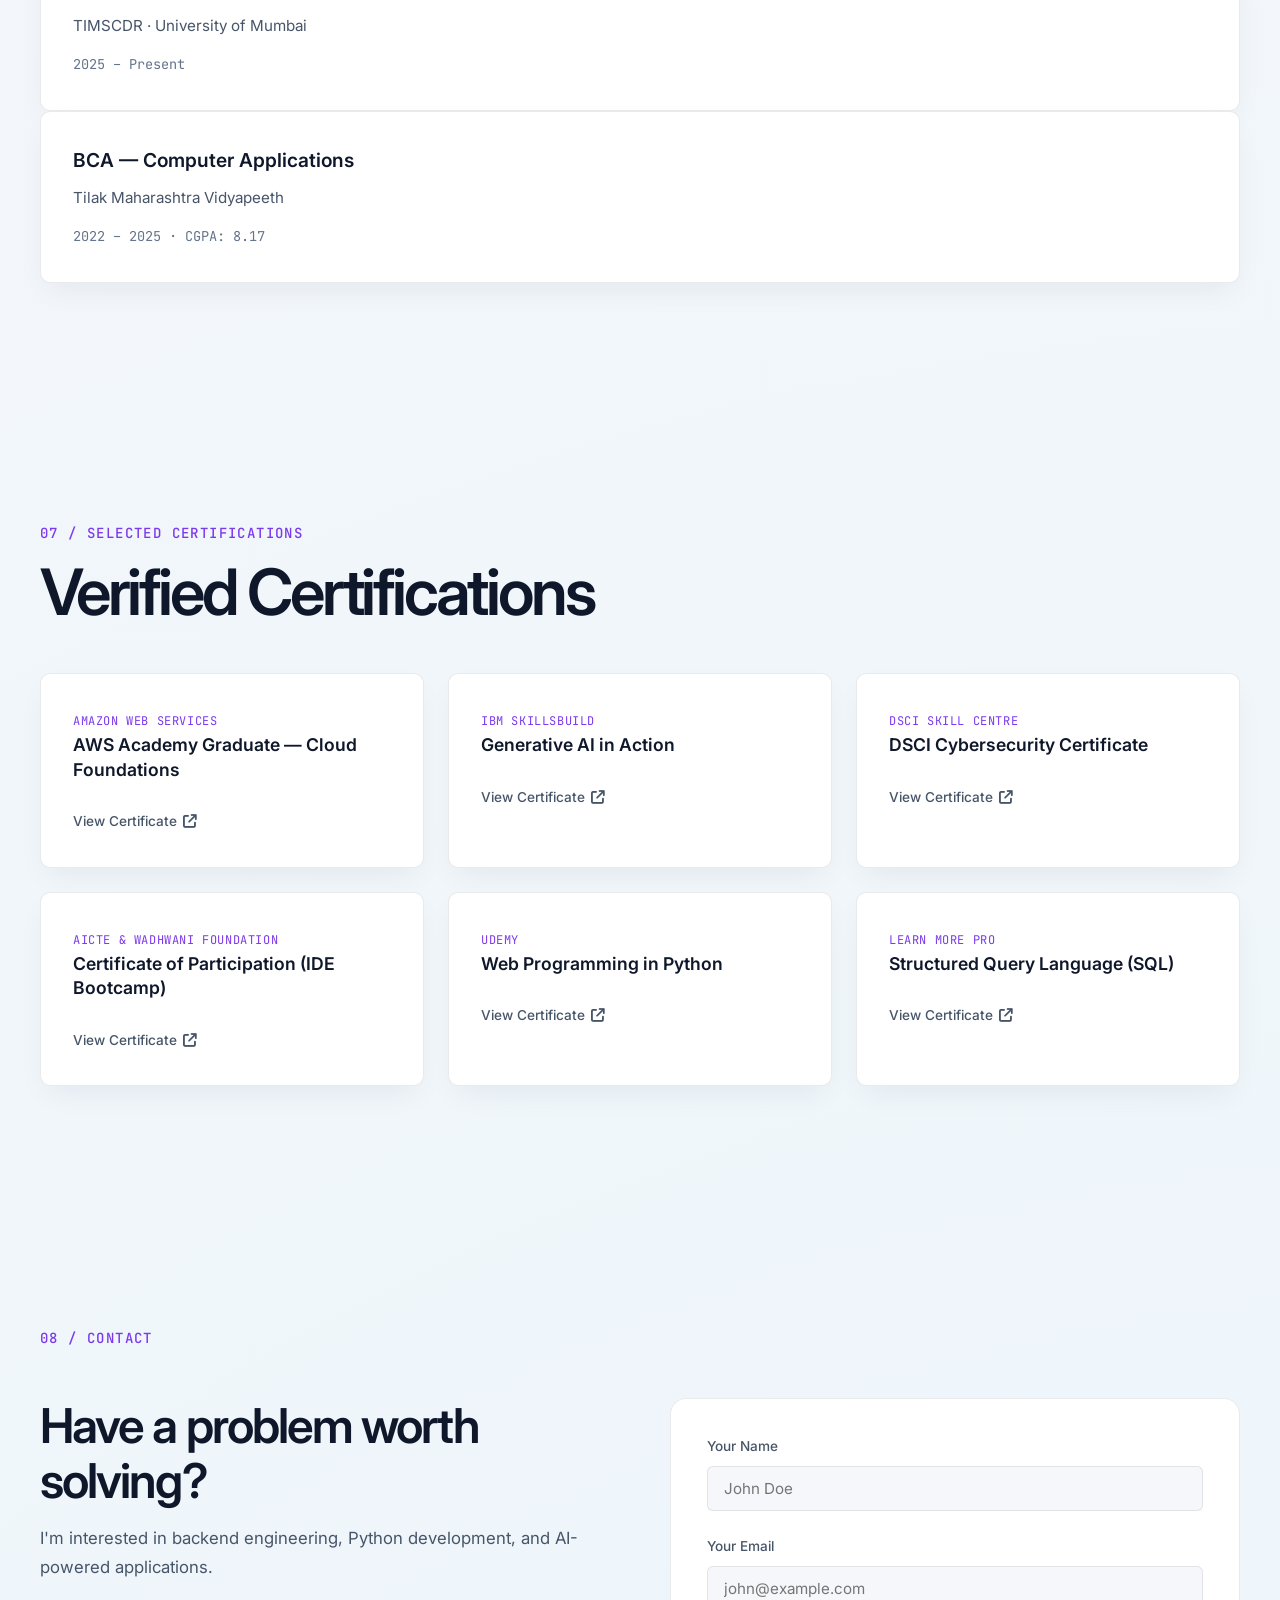
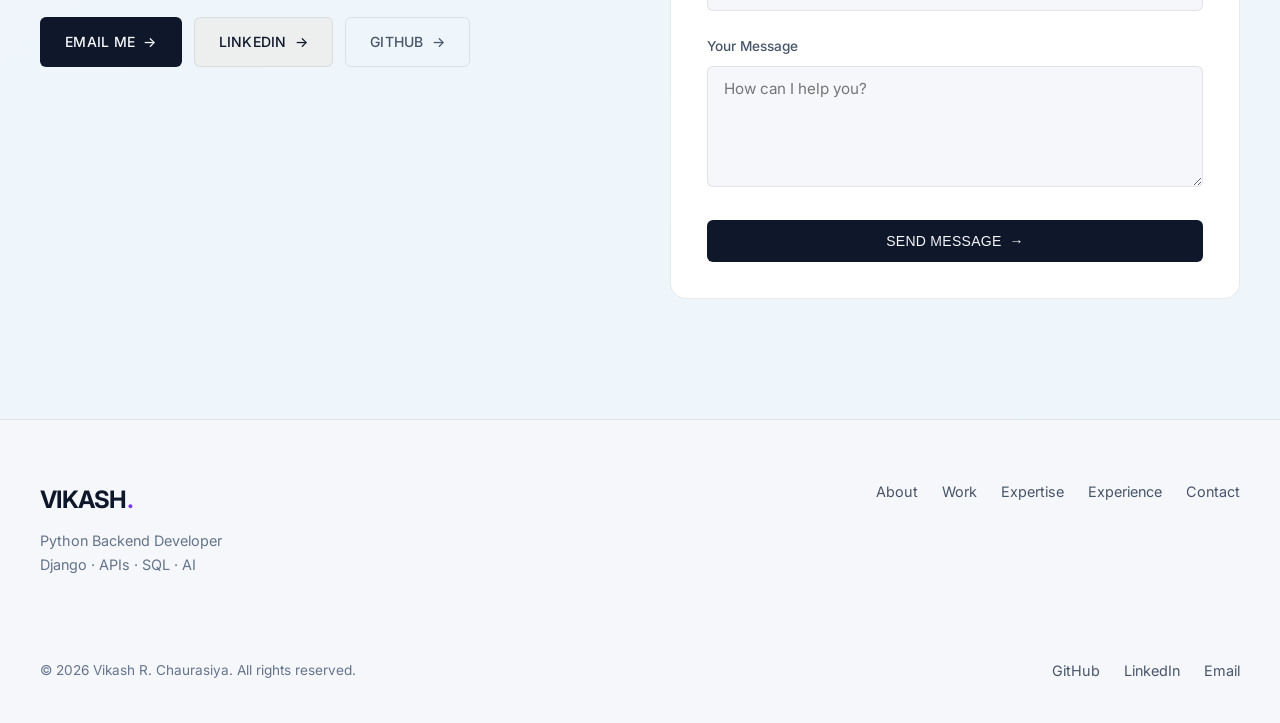
==== commit b06eacb6: "fix: improve button hover text visibility across portfolio" ====
--- a/index.html
+++ b/index.html
@@ -400,7 +400,7 @@
                         </ul>
                     </div>
 
-                    <div class="experience-card reveal-on-scroll stagger-2">
+                    <!-- <div class="experience-card reveal-on-scroll stagger-2">
                         <div class="experience-header">
                             <h3 class="experience-role">Python Developer Intern</h3>
                             <span class="experience-date">July 2024 – Sept 2024</span>
@@ -414,7 +414,7 @@
                             <li>Utilized Git version control, Postman API testing, and agile team workflow practices.
                             </li>
                         </ul>
-                    </div>
+                    </div> -->
                 </div>
             </div>
         </section>
--- a/css/main.css
+++ b/css/main.css
@@ -268,10 +268,14 @@
 .btn.primary {
     background: var(--text-primary);
     color: var(--background);
+    border: 1px solid transparent;
 }
 
 .btn.primary:hover {
-    background: #ffffff;
+    background: var(--accent-purple);
+    color: #ffffff;
+    border-color: var(--accent-purple);
+    box-shadow: 0 4px 16px rgba(139, 92, 246, 0.35);
 }
 
 .btn.secondary {
@@ -281,8 +285,10 @@
 }
 
 .btn.secondary:hover {
-    border-color: var(--border-hover);
-    background: #171b28;
+    border-color: var(--accent-purple);
+    background: rgba(139, 92, 246, 0.12);
+    color: var(--text-primary);
+    box-shadow: 0 4px 16px rgba(139, 92, 246, 0.2);
 }
 
 .btn.outline {
@@ -293,7 +299,8 @@
 
 .btn.outline:hover {
     color: var(--text-primary);
-    border-color: var(--border-hover);
+    border-color: var(--accent-purple);
+    background: rgba(139, 92, 246, 0.08);
 }
 
 .btn.small {
@@ -324,7 +331,7 @@
     opacity: 0;
     visibility: hidden;
     transform: translateY(16px);
-    transition: opacity 300ms var(--ease-editorial), transform 300ms var(--ease-editorial), border-color 250ms ease, background 250ms ease, color 250ms ease;
+    transition: opacity 300ms var(--ease-editorial), transform 300ms var(--ease-editorial), border-color 250ms ease, background 250ms ease, color 250ms ease, box-shadow 250ms ease;
     box-shadow: 0 8px 24px rgba(0, 0, 0, 0.4);
 }
 
@@ -335,10 +342,11 @@
 }
 
 .back-to-top:hover {
-    background: var(--text-primary);
-    color: var(--background);
-    border-color: var(--text-primary);
+    background: var(--accent-purple);
+    color: #ffffff;
+    border-color: var(--accent-purple);
     transform: translateY(-4px) scale(1.08);
+    box-shadow: 0 8px 24px rgba(139, 92, 246, 0.4);
 }
 
 /* Technology Pills & Interactive Hover */
@@ -727,7 +735,8 @@
 
 .filter-btn:hover {
     color: var(--text-primary);
-    border-color: var(--border-hover);
+    border-color: var(--accent-purple);
+    background: rgba(139, 92, 246, 0.08);
 }
 
 .filter-btn.active {
@@ -1252,6 +1261,13 @@
     transition: var(--transition);
 }
 
+.modal-close:hover, .modal-nav:hover {
+    background: var(--accent-purple);
+    color: #ffffff;
+    border-color: var(--accent-purple);
+    box-shadow: 0 4px 16px rgba(139, 92, 246, 0.35);
+}
+
 .modal-close { top: -20px; right: -20px; }
 .modal-nav.prev { left: -60px; top: 50%; transform: translateY(-50%); }
 .modal-nav.next { right: -60px; top: 50%; transform: translateY(-50%); }
@@ -1368,7 +1384,7 @@
 }
 
 .cert-link:hover {
-    color: var(--text-primary);
+    color: var(--accent-purple);
 }
 
 /* Contact Section */
@@ -1525,7 +1541,7 @@
 }
 
 .back-link:hover {
-    color: var(--text-primary);
+    color: var(--accent-purple);
 }
 
 .case-study-title {
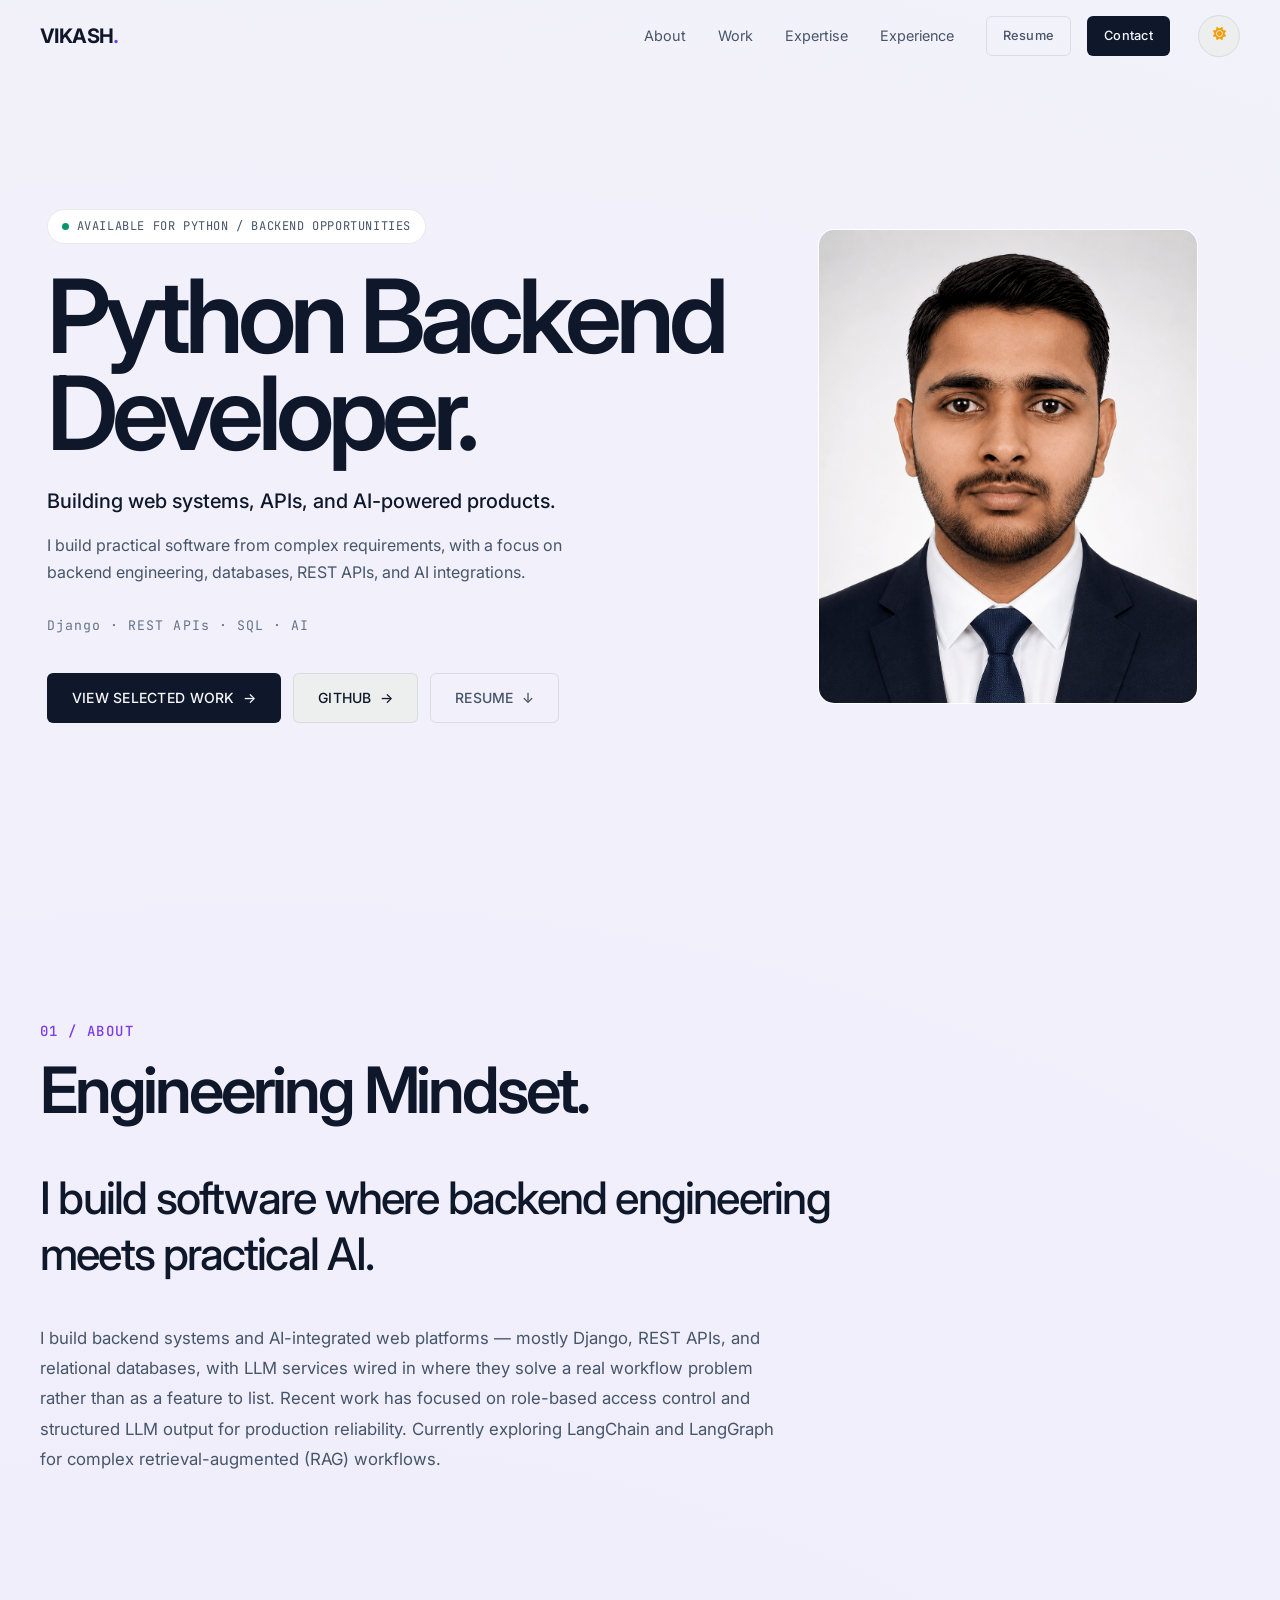
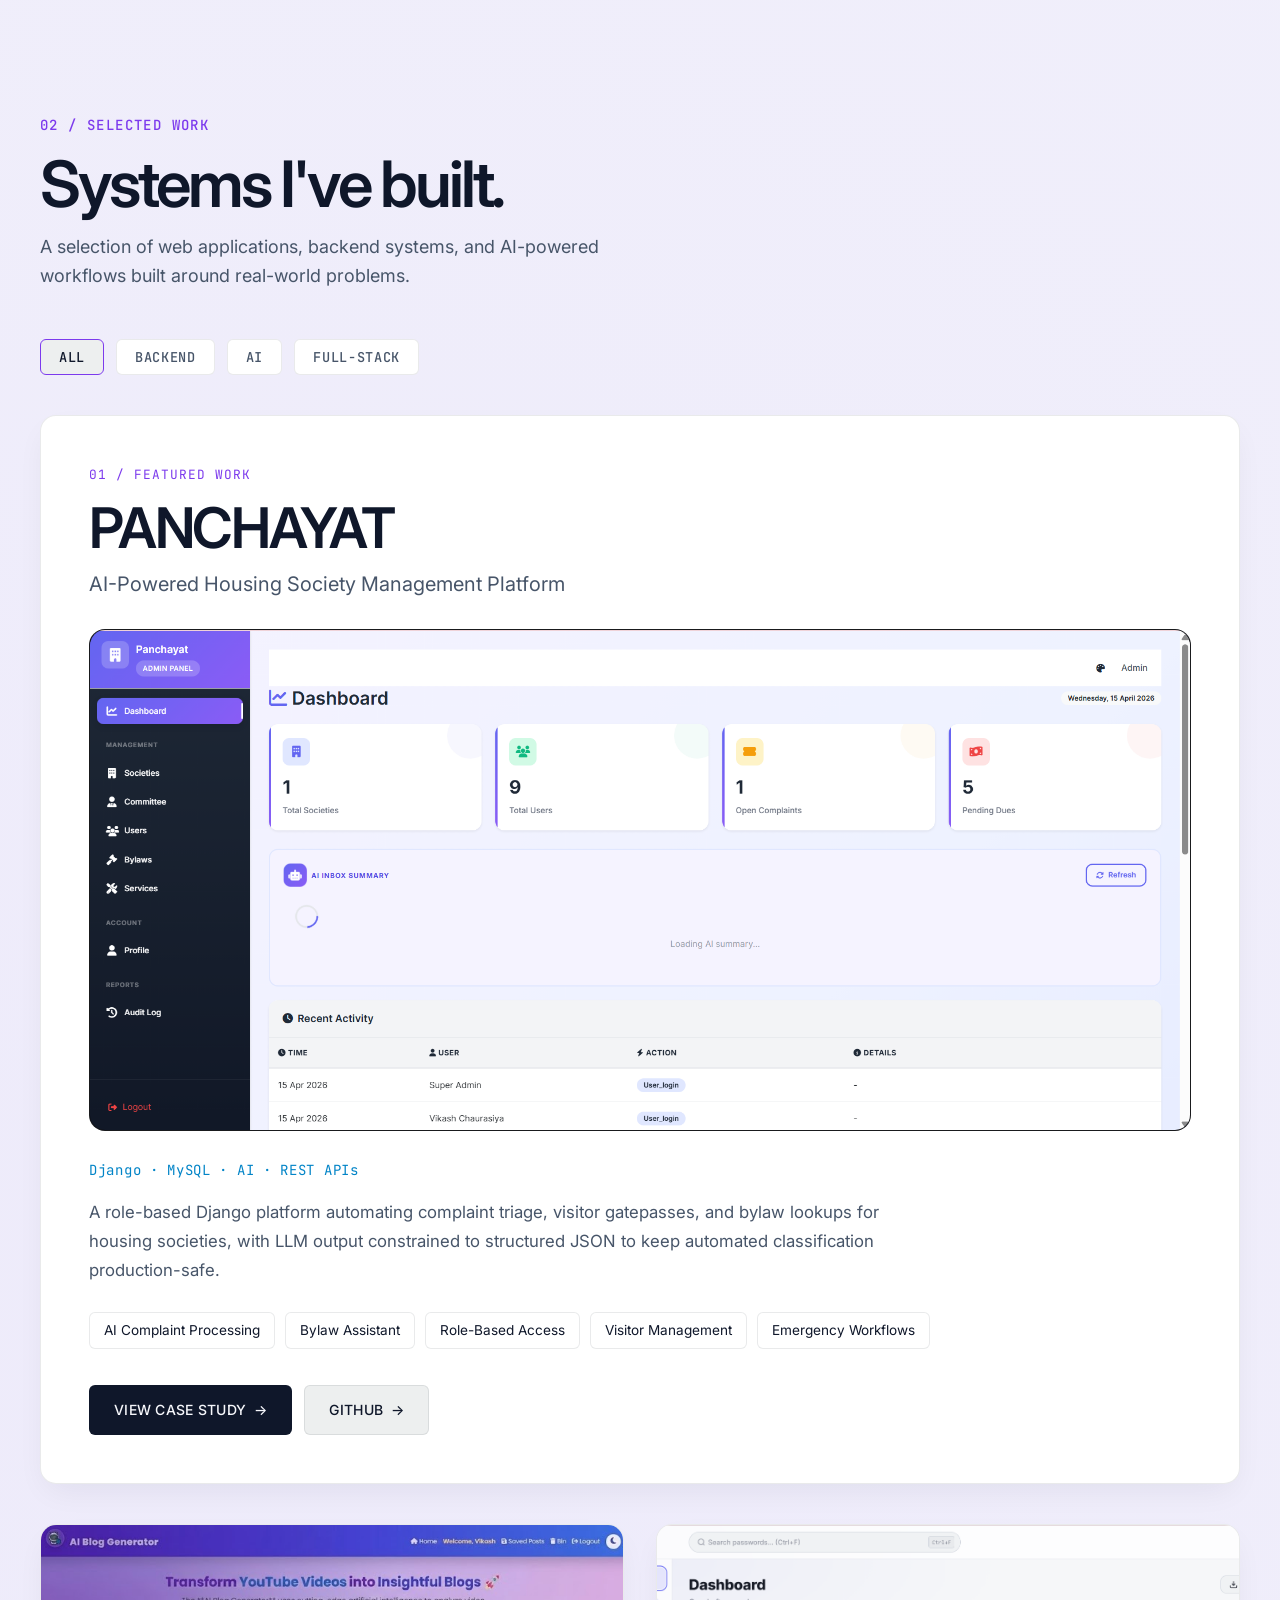
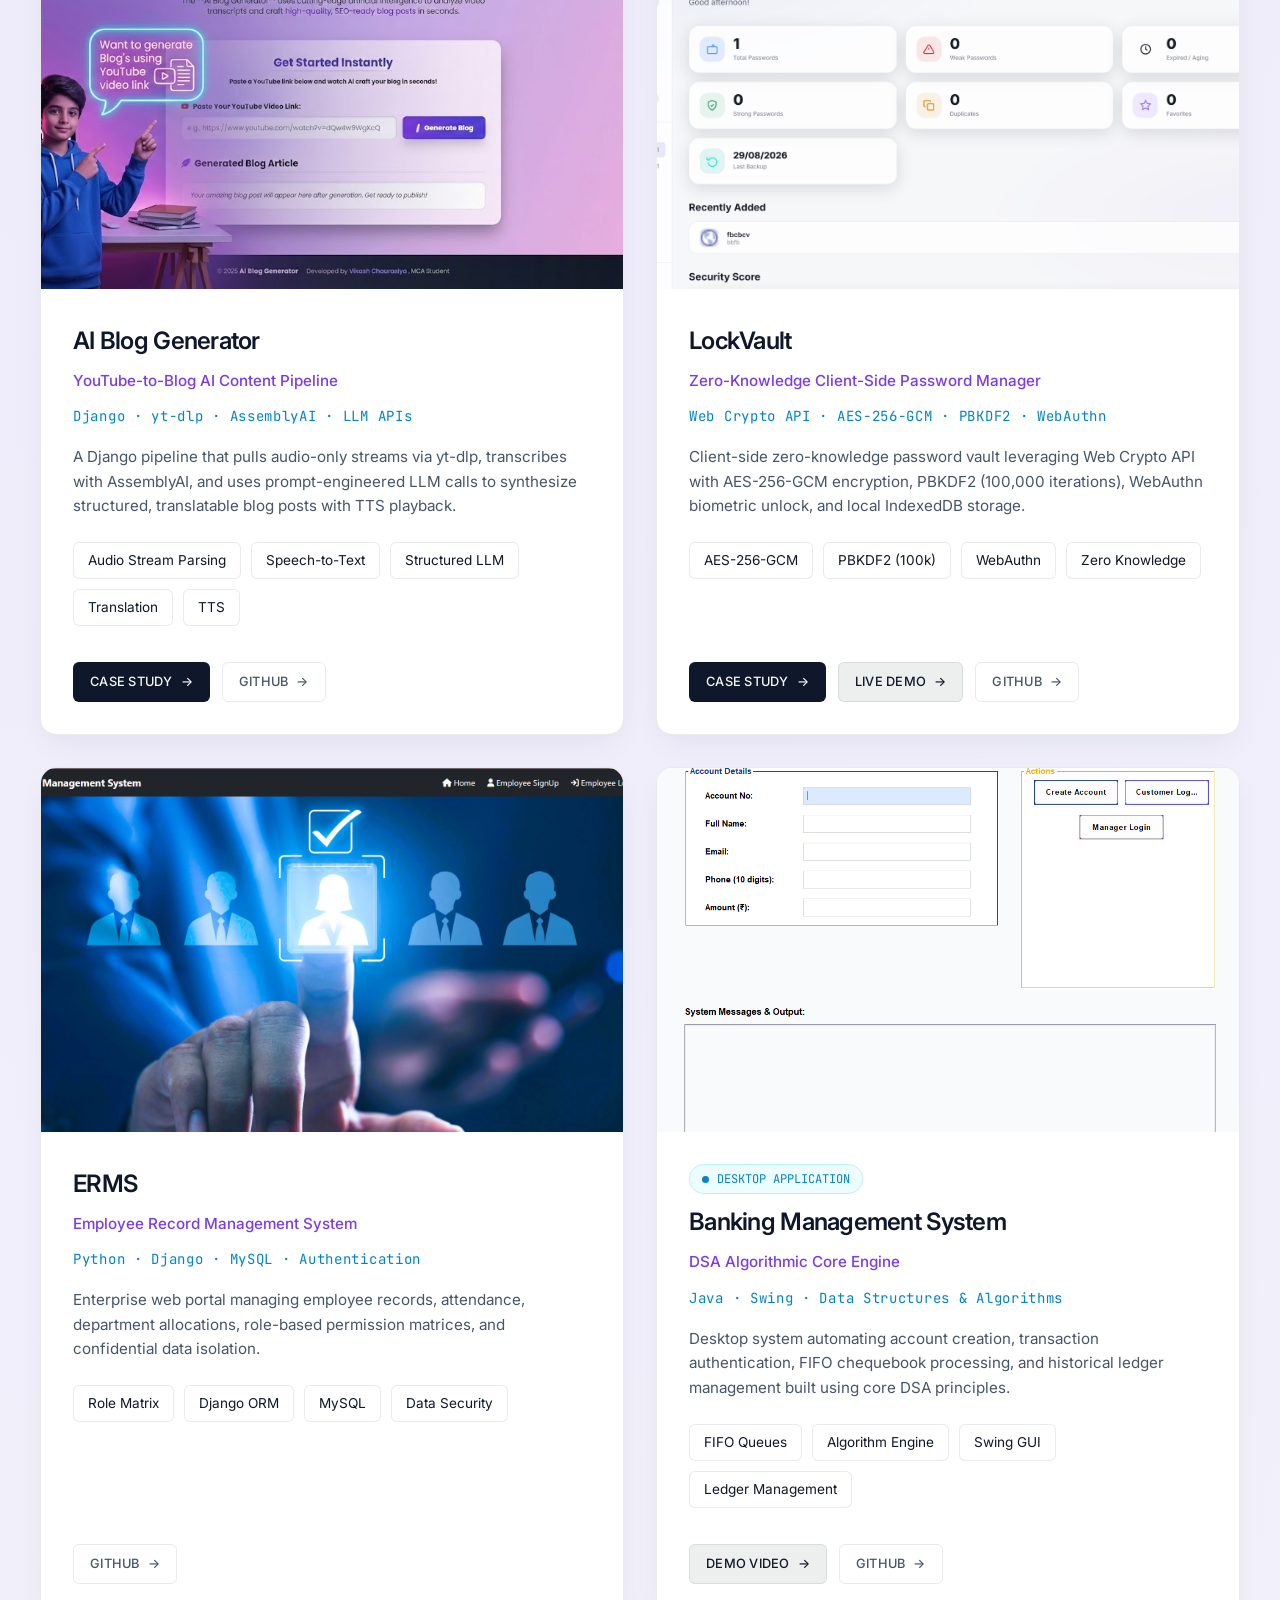
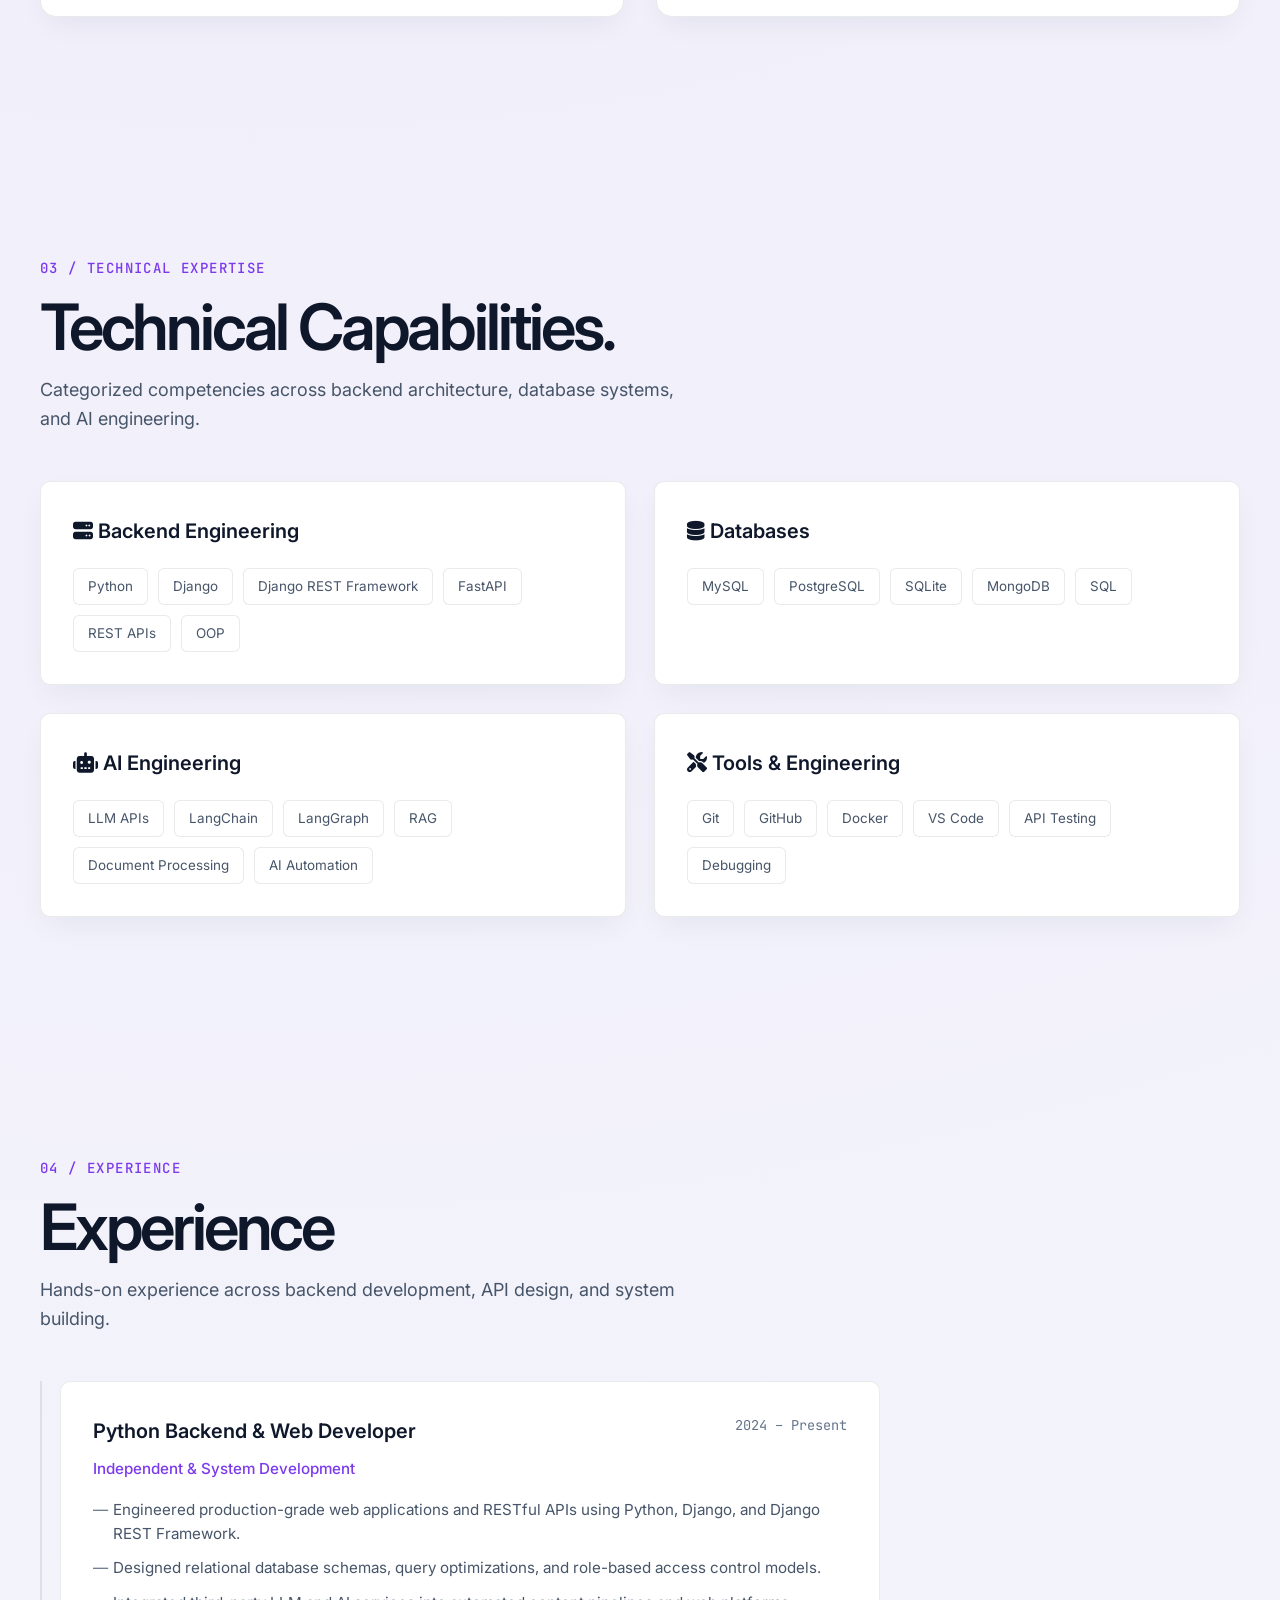
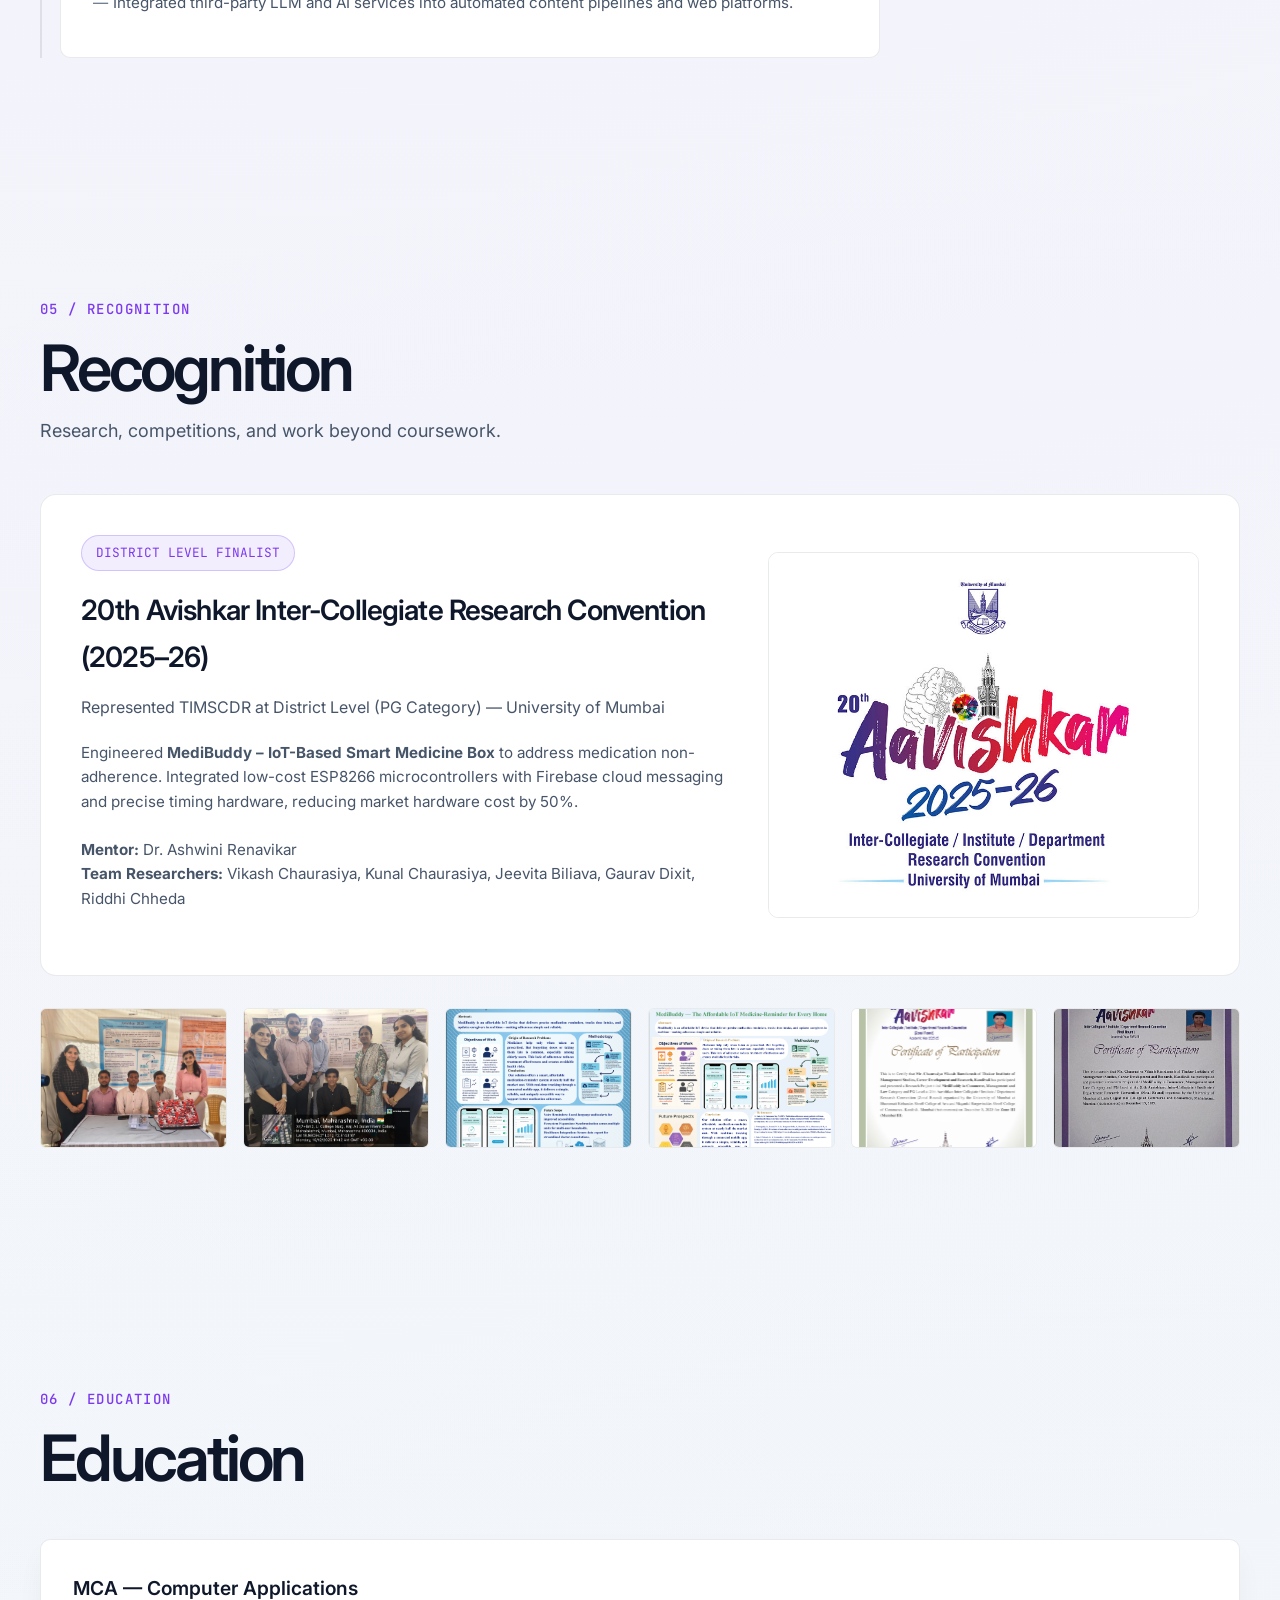
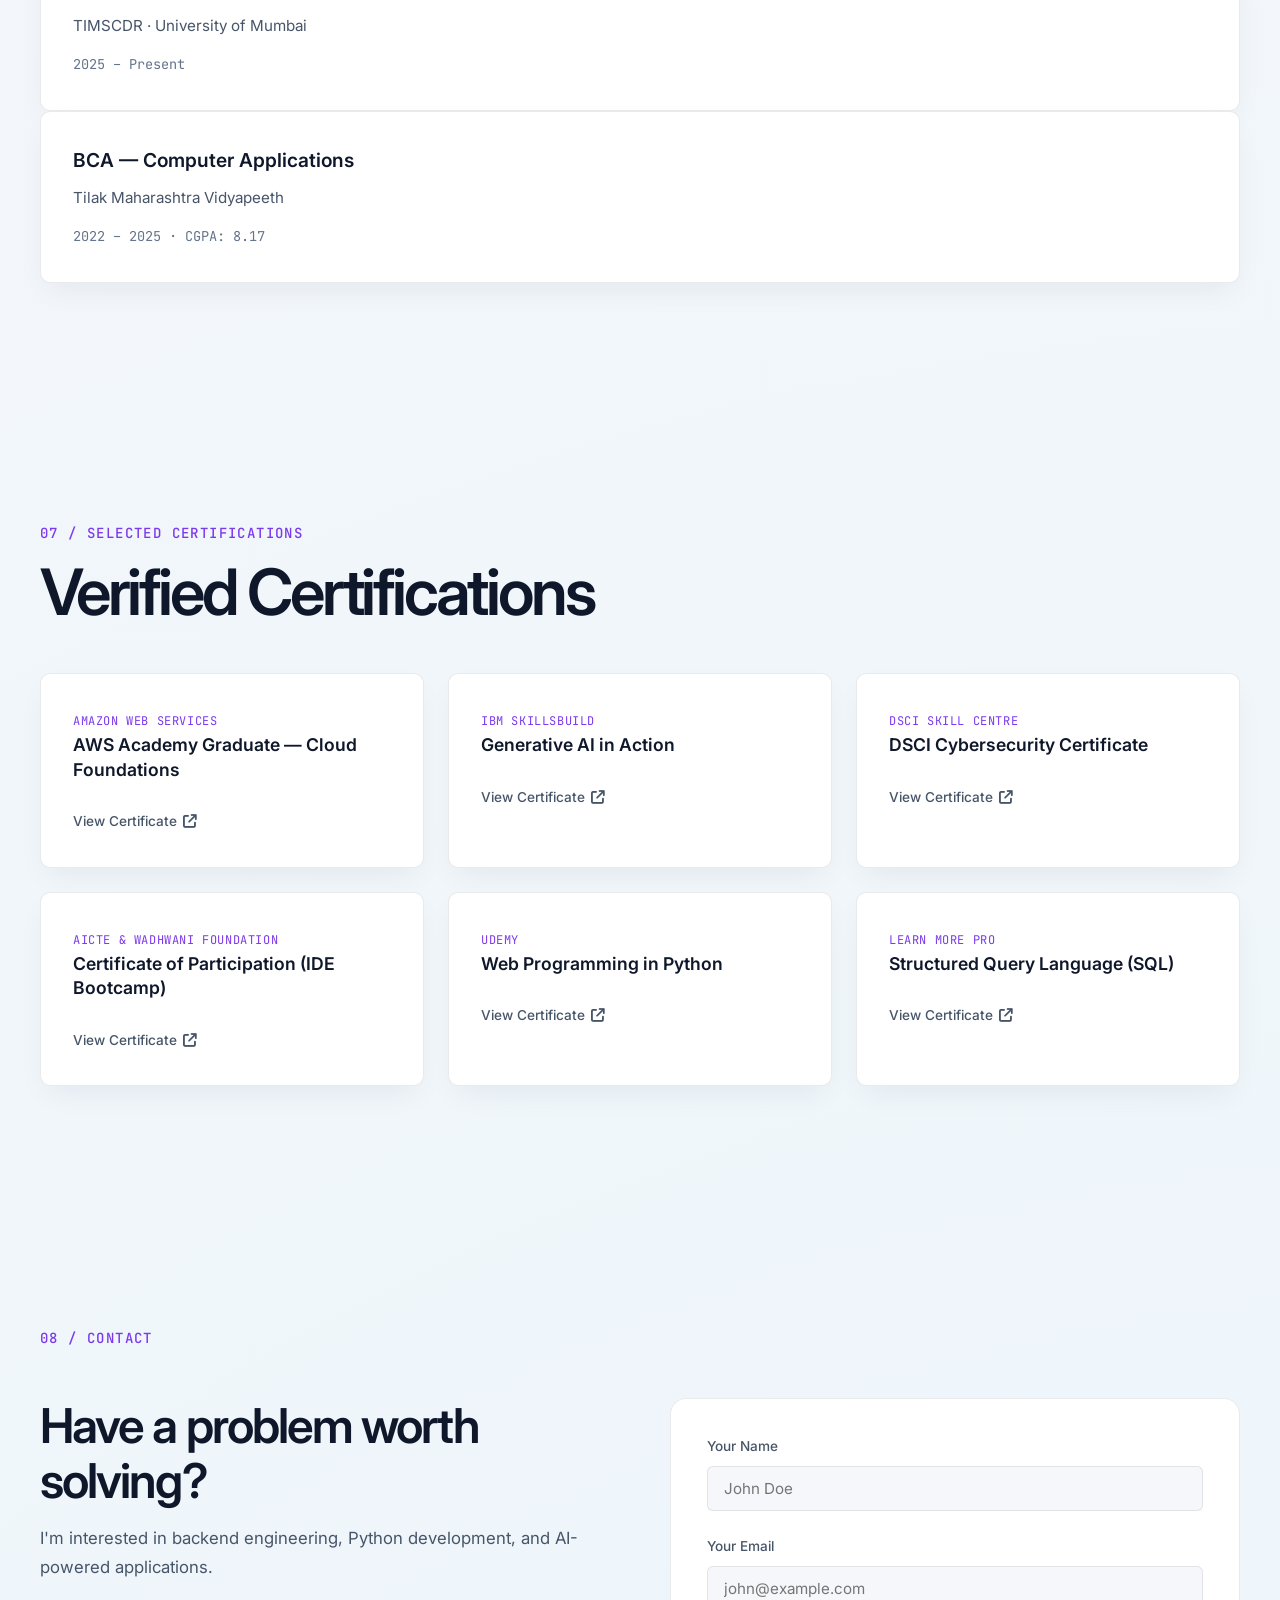
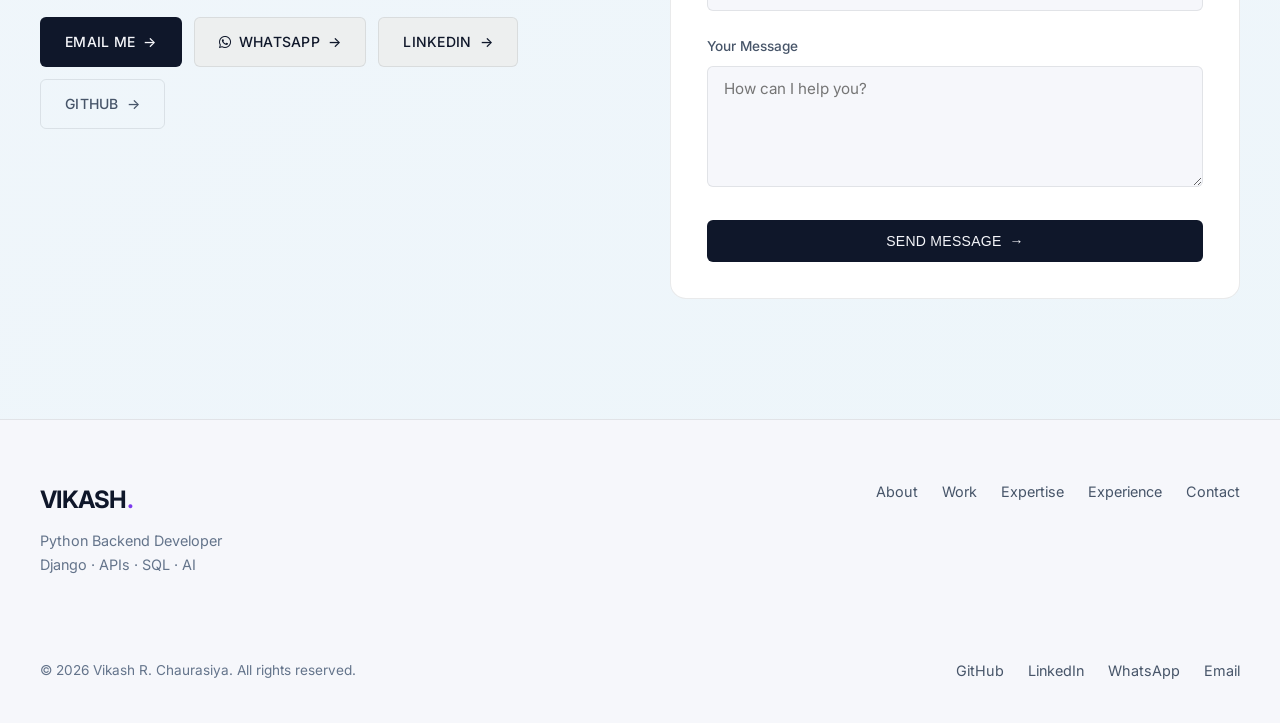
==== commit ce0ea68d: "feat: add WhatsApp click-to-chat contact button and footer links" ====
--- a/index.html
+++ b/index.html
@@ -613,6 +613,8 @@
                         <div class="contact-buttons">
                             <a href="mailto:vikashch97600@gmail.com" class="btn primary">EMAIL ME <span
                                     class="arrow">→</span></a>
+                            <a href="https://wa.me/919372483191?text=Hi%20Vikash,%20I%20saw%20your%20portfolio%20and%20would%20like%20to%20connect." target="_blank" rel="noopener"
+                                class="btn secondary"><i class="fa-brands fa-whatsapp"></i> WHATSAPP <span class="arrow">→</span></a>
                             <a href="https://www.linkedin.com/in/vikash97600/" target="_blank" rel="noopener"
                                 class="btn secondary">LINKEDIN <span class="arrow">→</span></a>
                             <a href="https://github.com/Vikash97600" target="_blank" rel="noopener"
@@ -668,6 +670,7 @@
                 <div class="footer-nav">
                     <a href="https://github.com/Vikash97600" target="_blank" rel="noopener">GitHub</a>
                     <a href="https://www.linkedin.com/in/vikash97600/" target="_blank" rel="noopener">LinkedIn</a>
+                    <a href="https://wa.me/919372483191?text=Hi%20Vikash,%20I%20saw%20your%20portfolio%20and%20would%20like%20to%20connect." target="_blank" rel="noopener">WhatsApp</a>
                     <a href="mailto:vikashch97600@gmail.com">Email</a>
                 </div>
             </div>
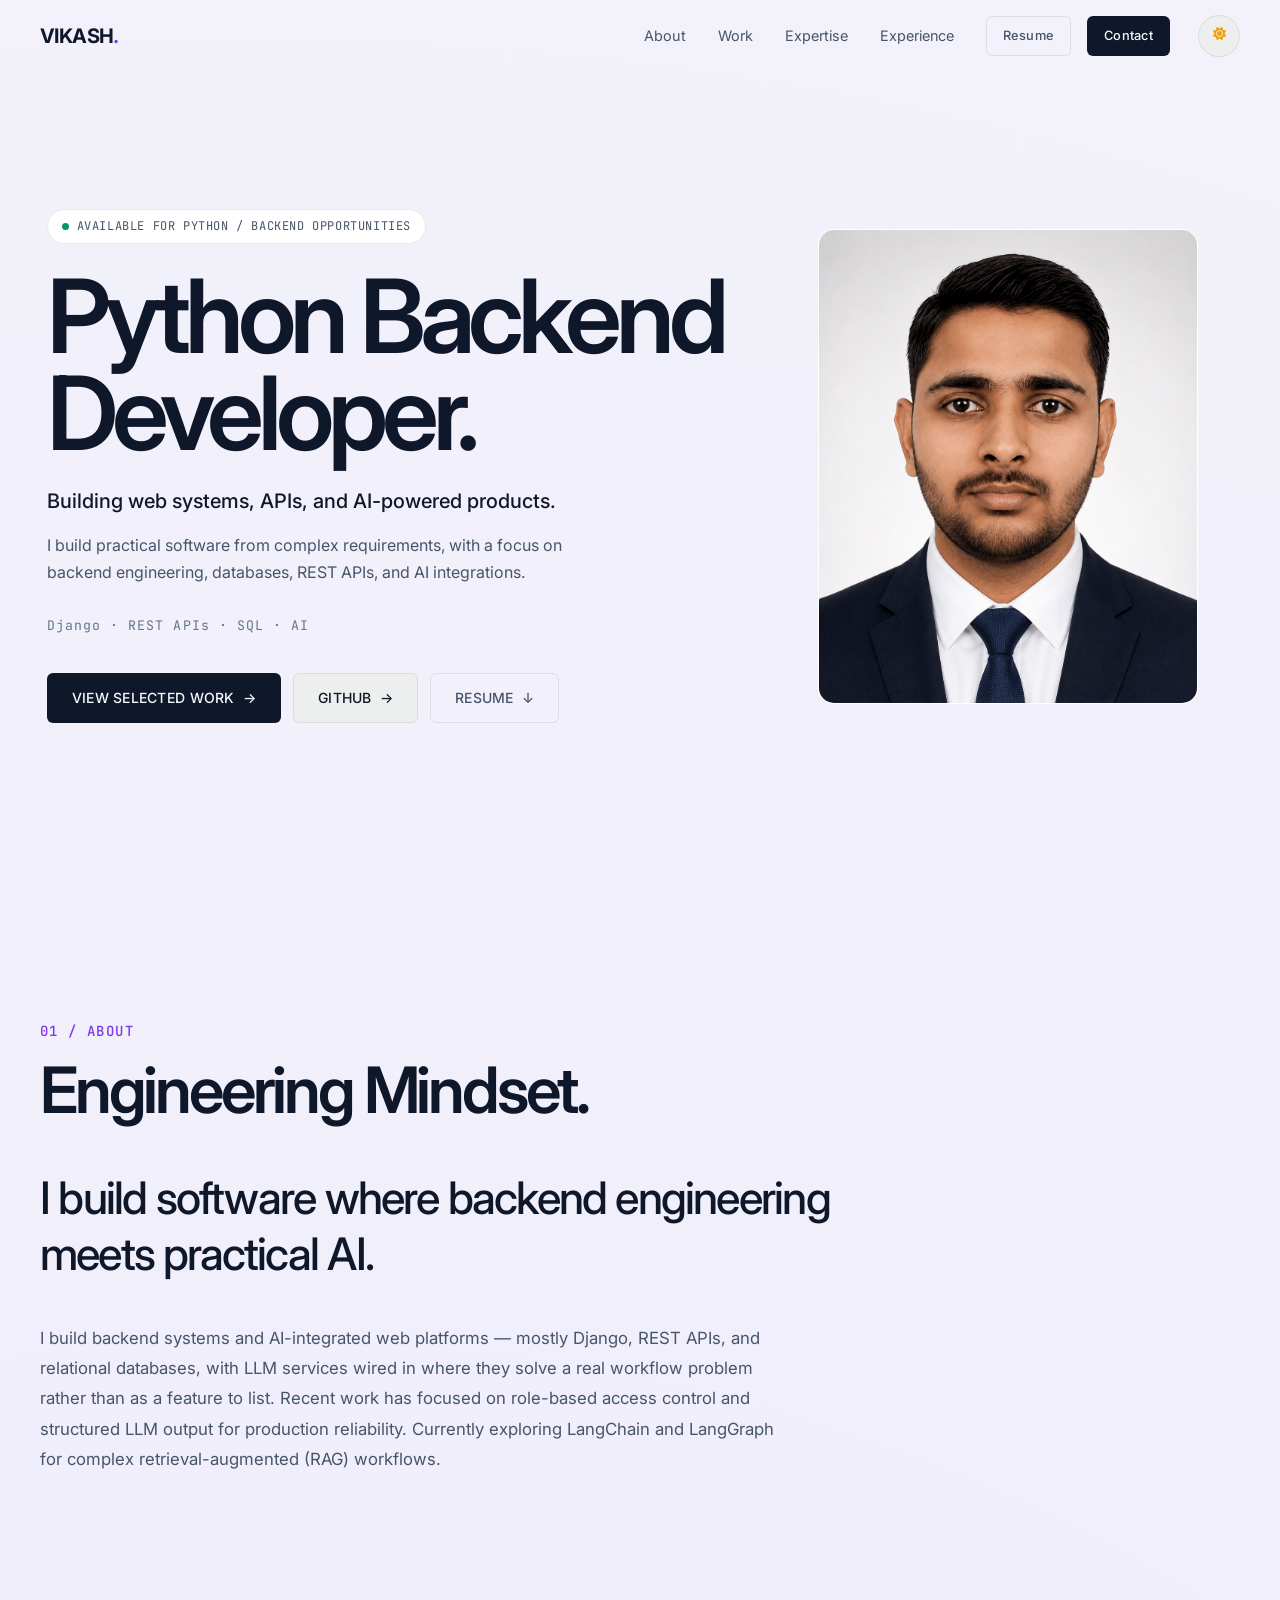
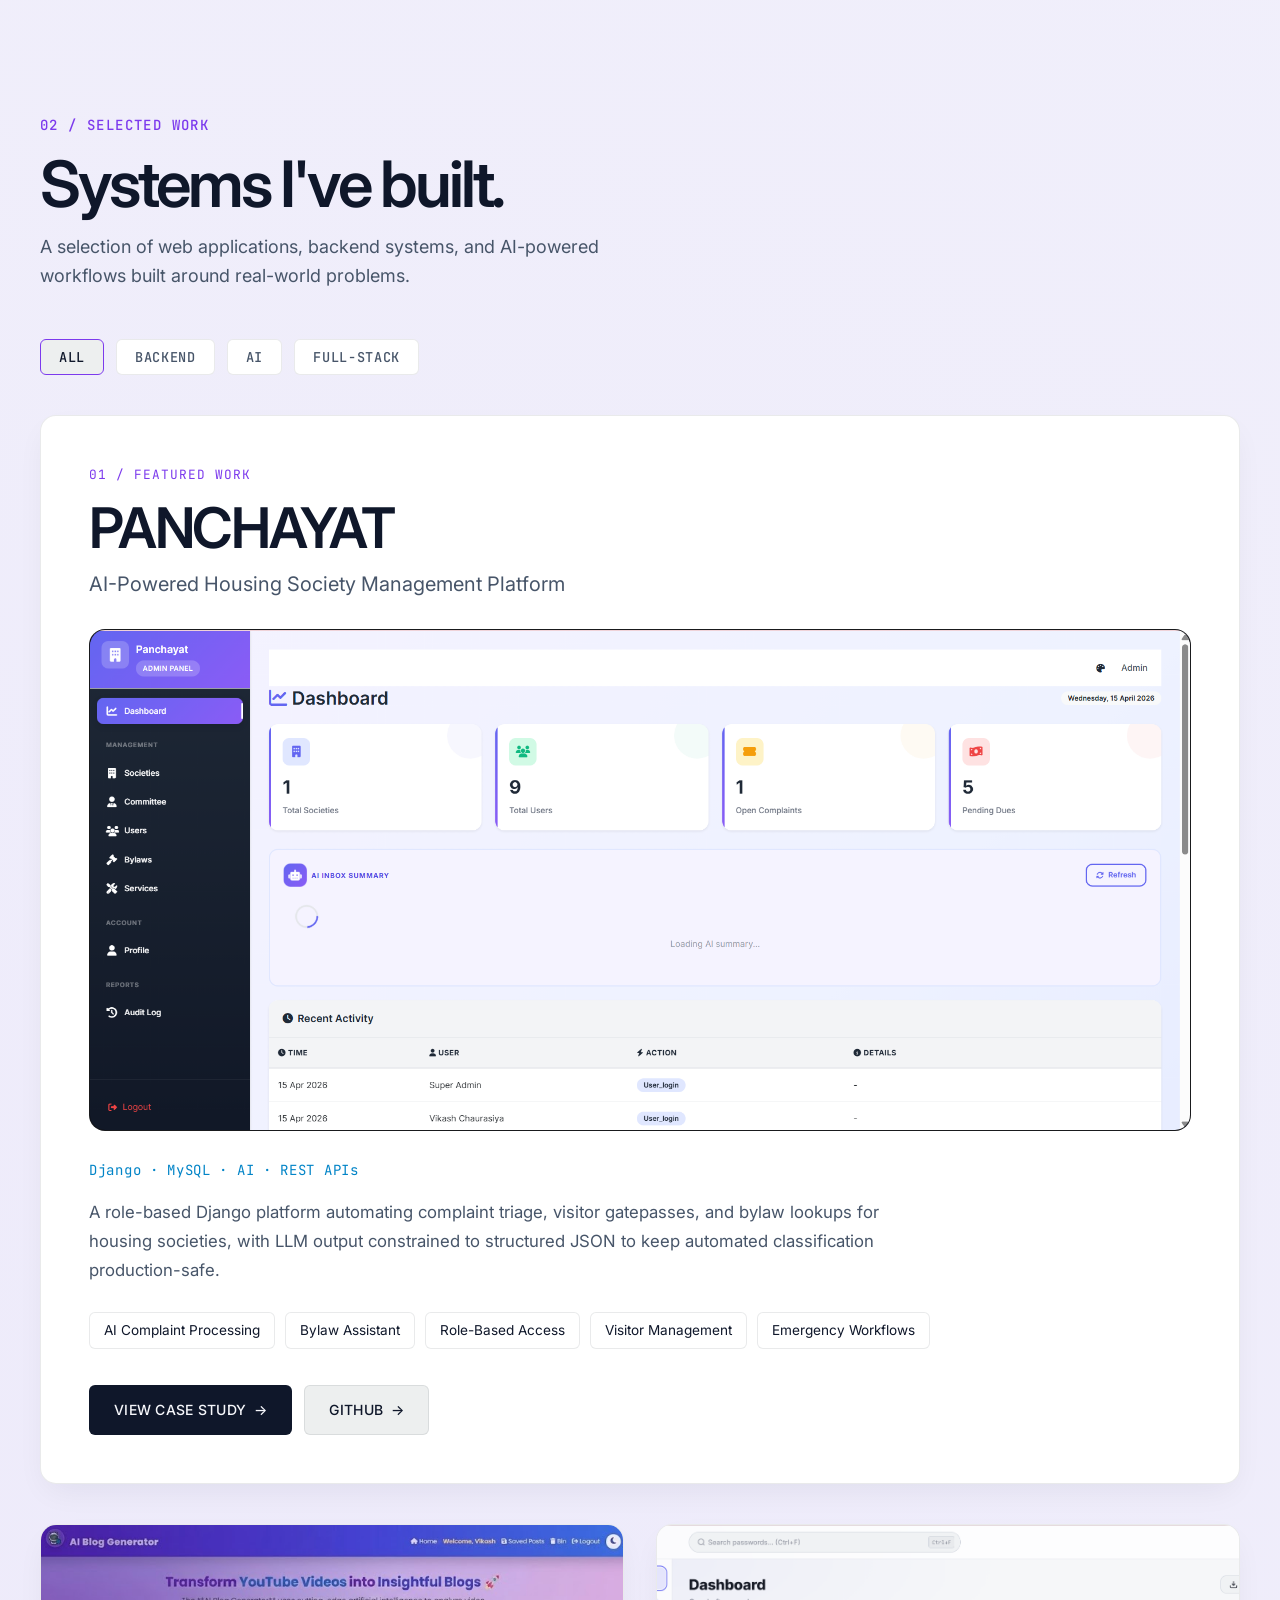
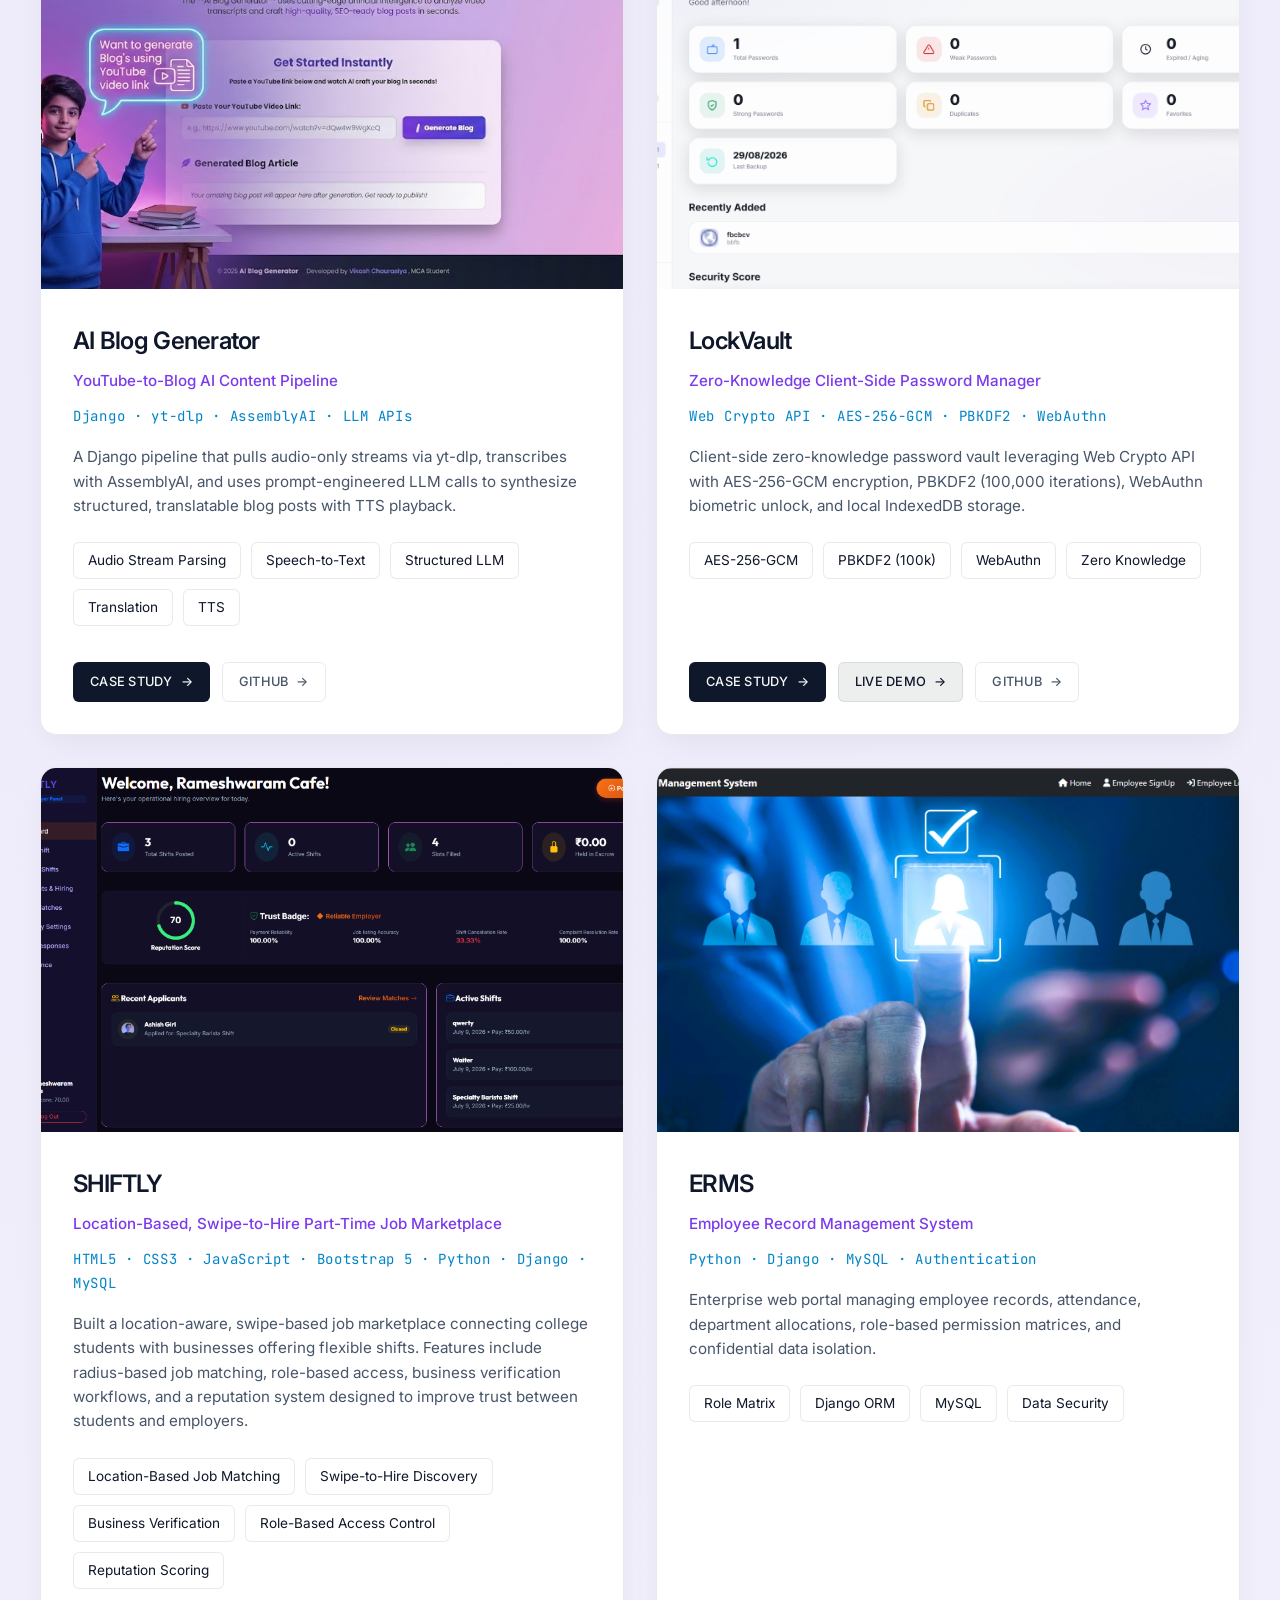
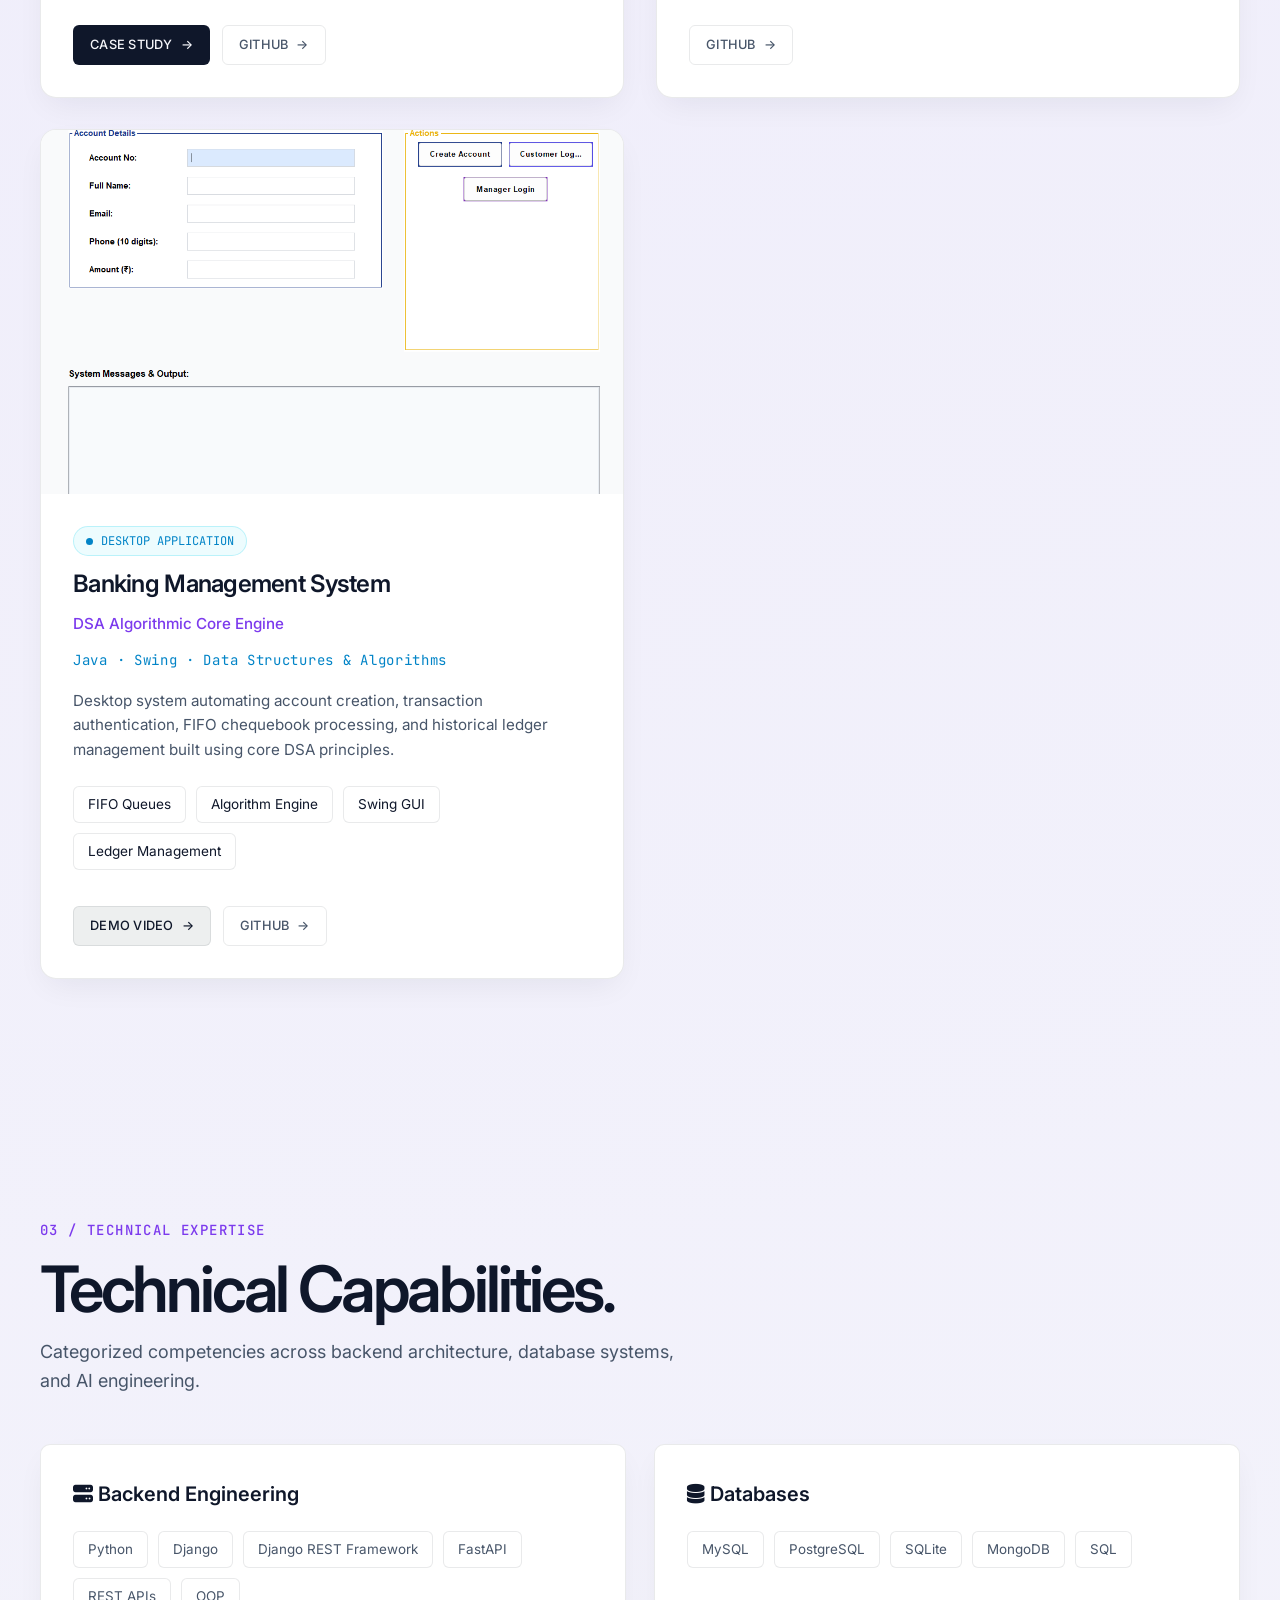
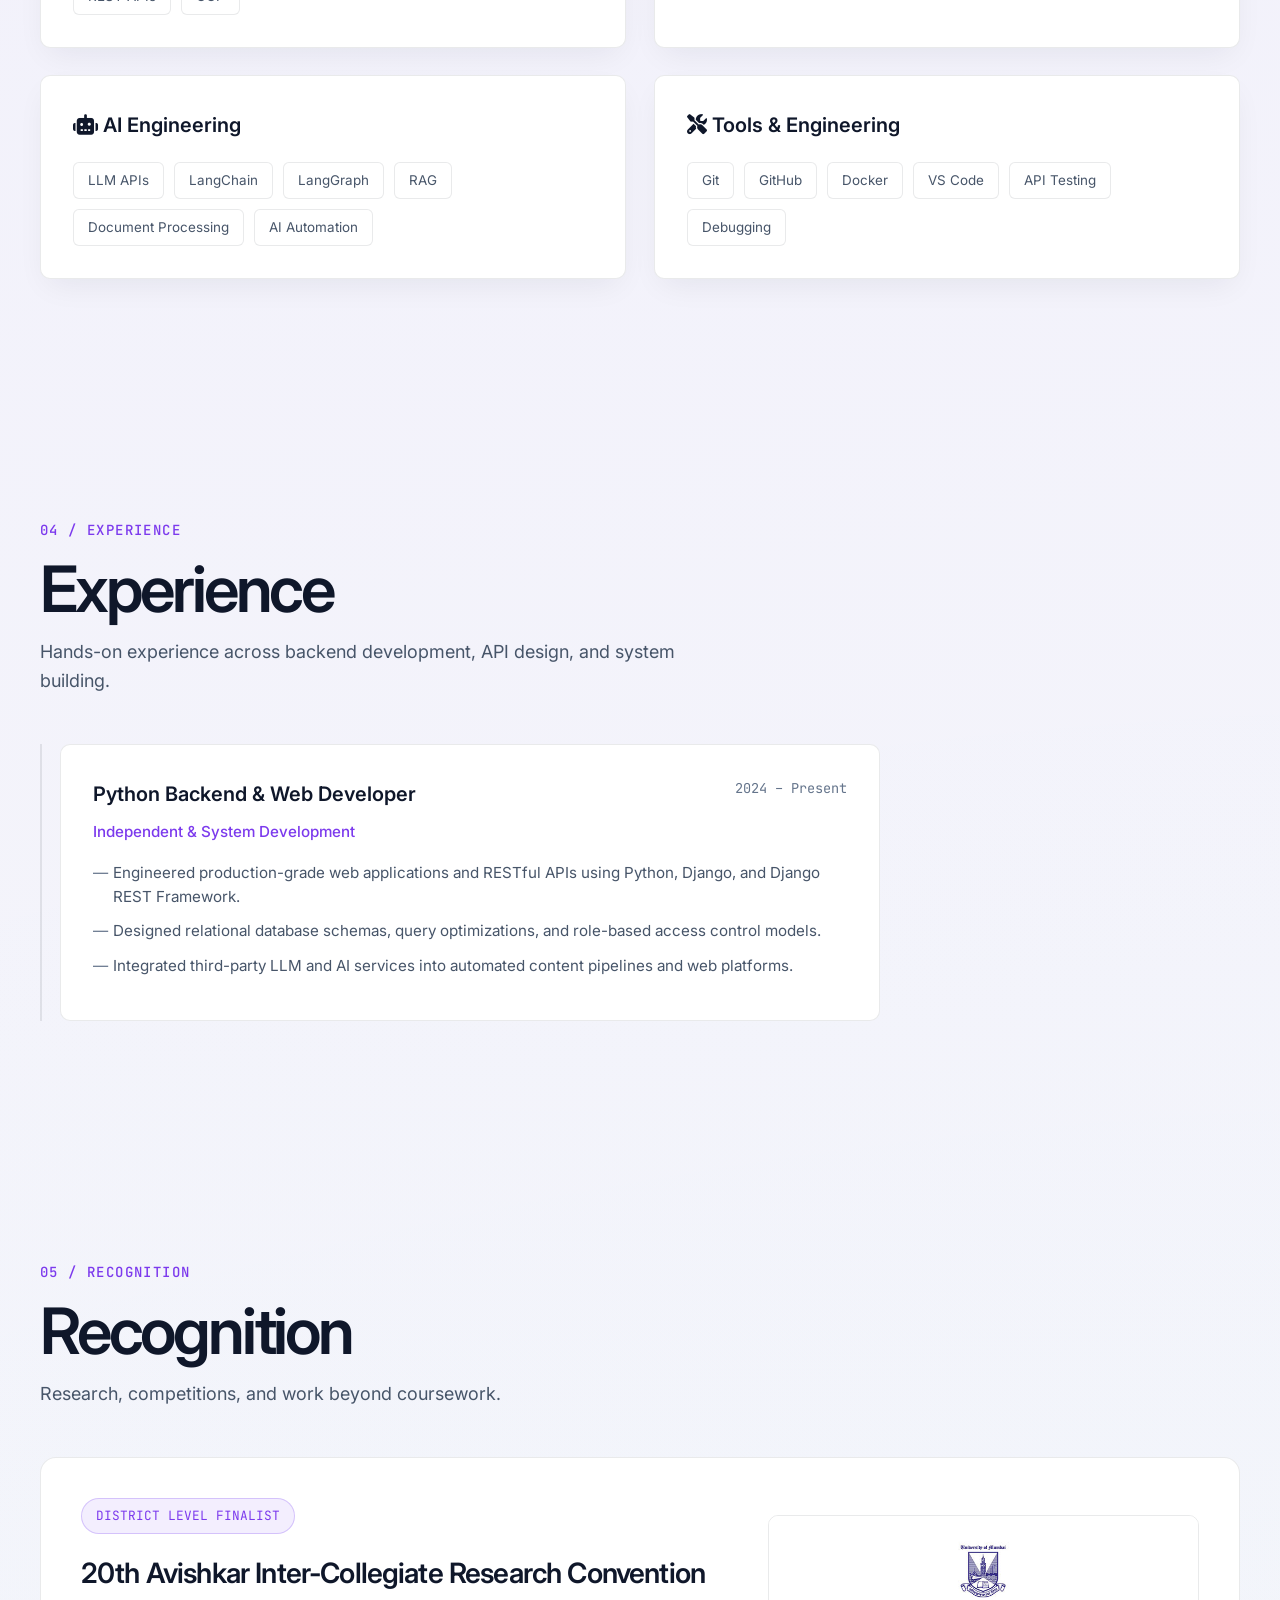
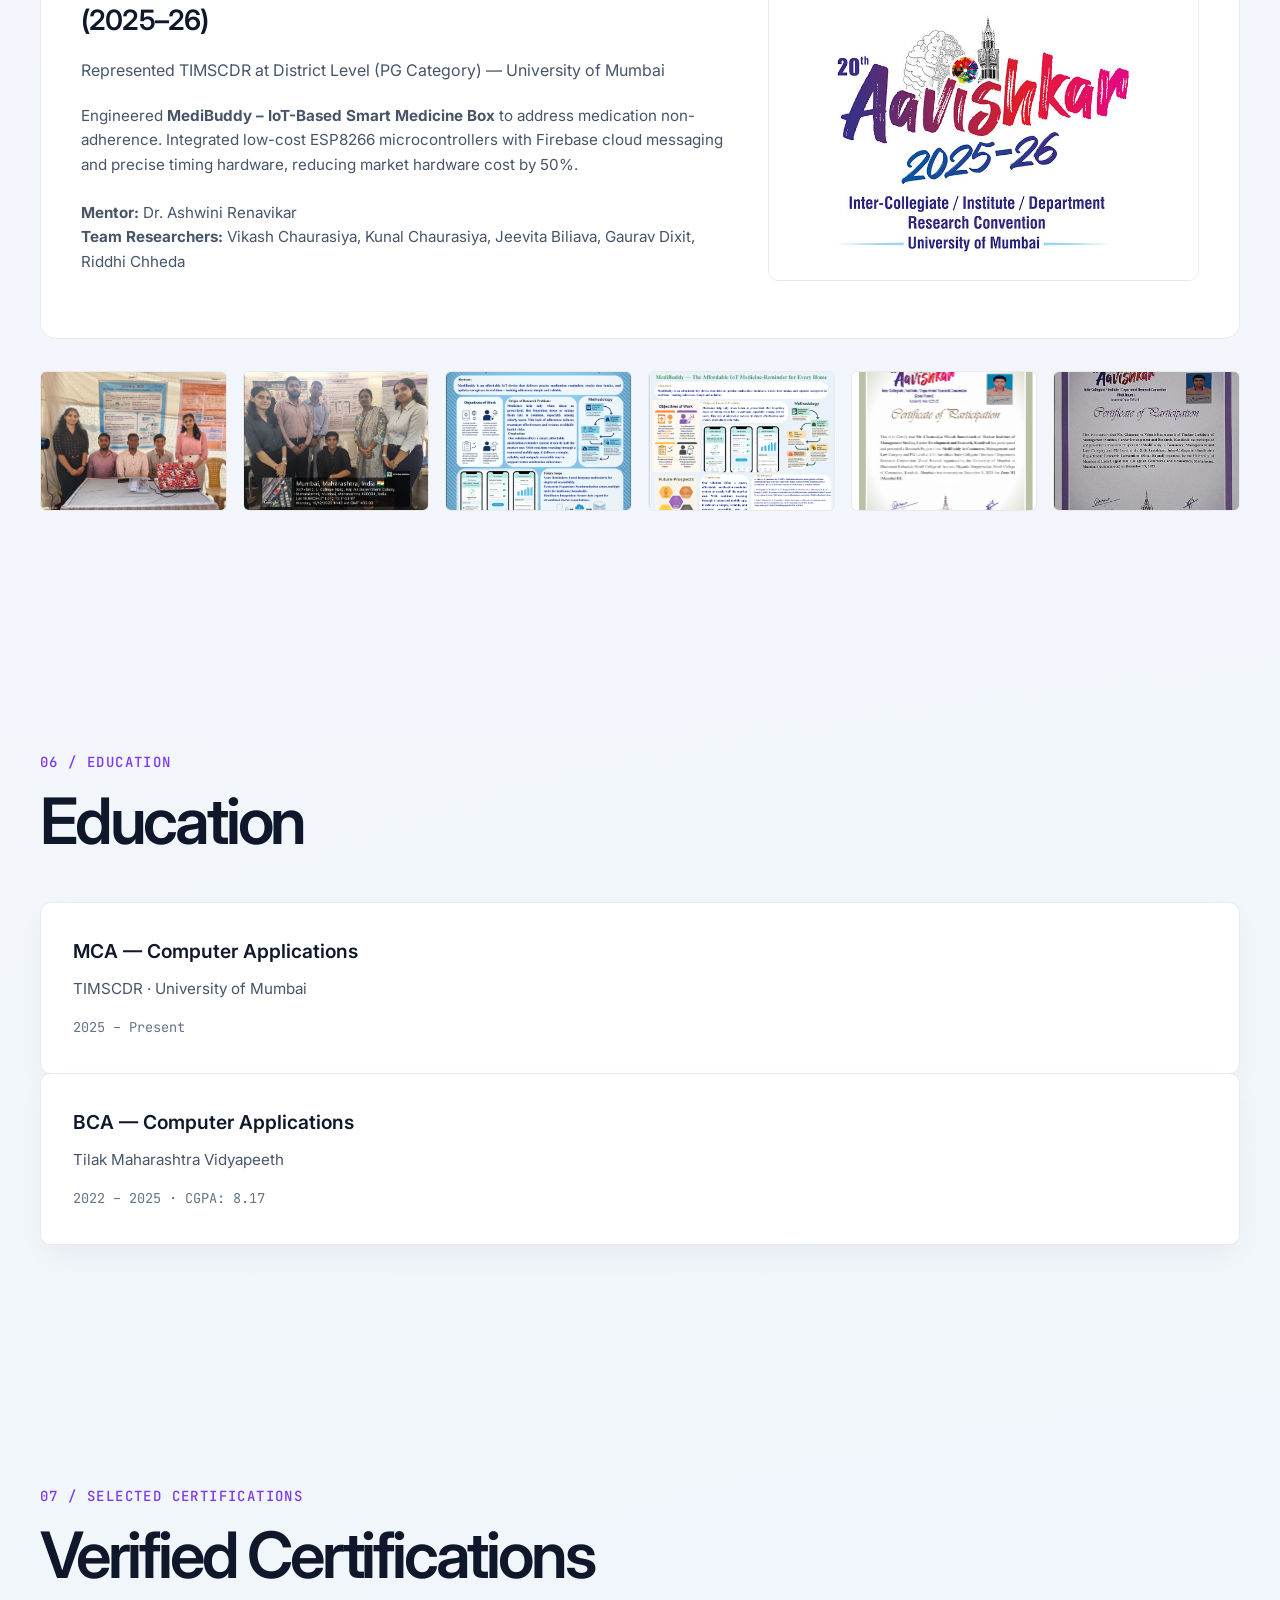
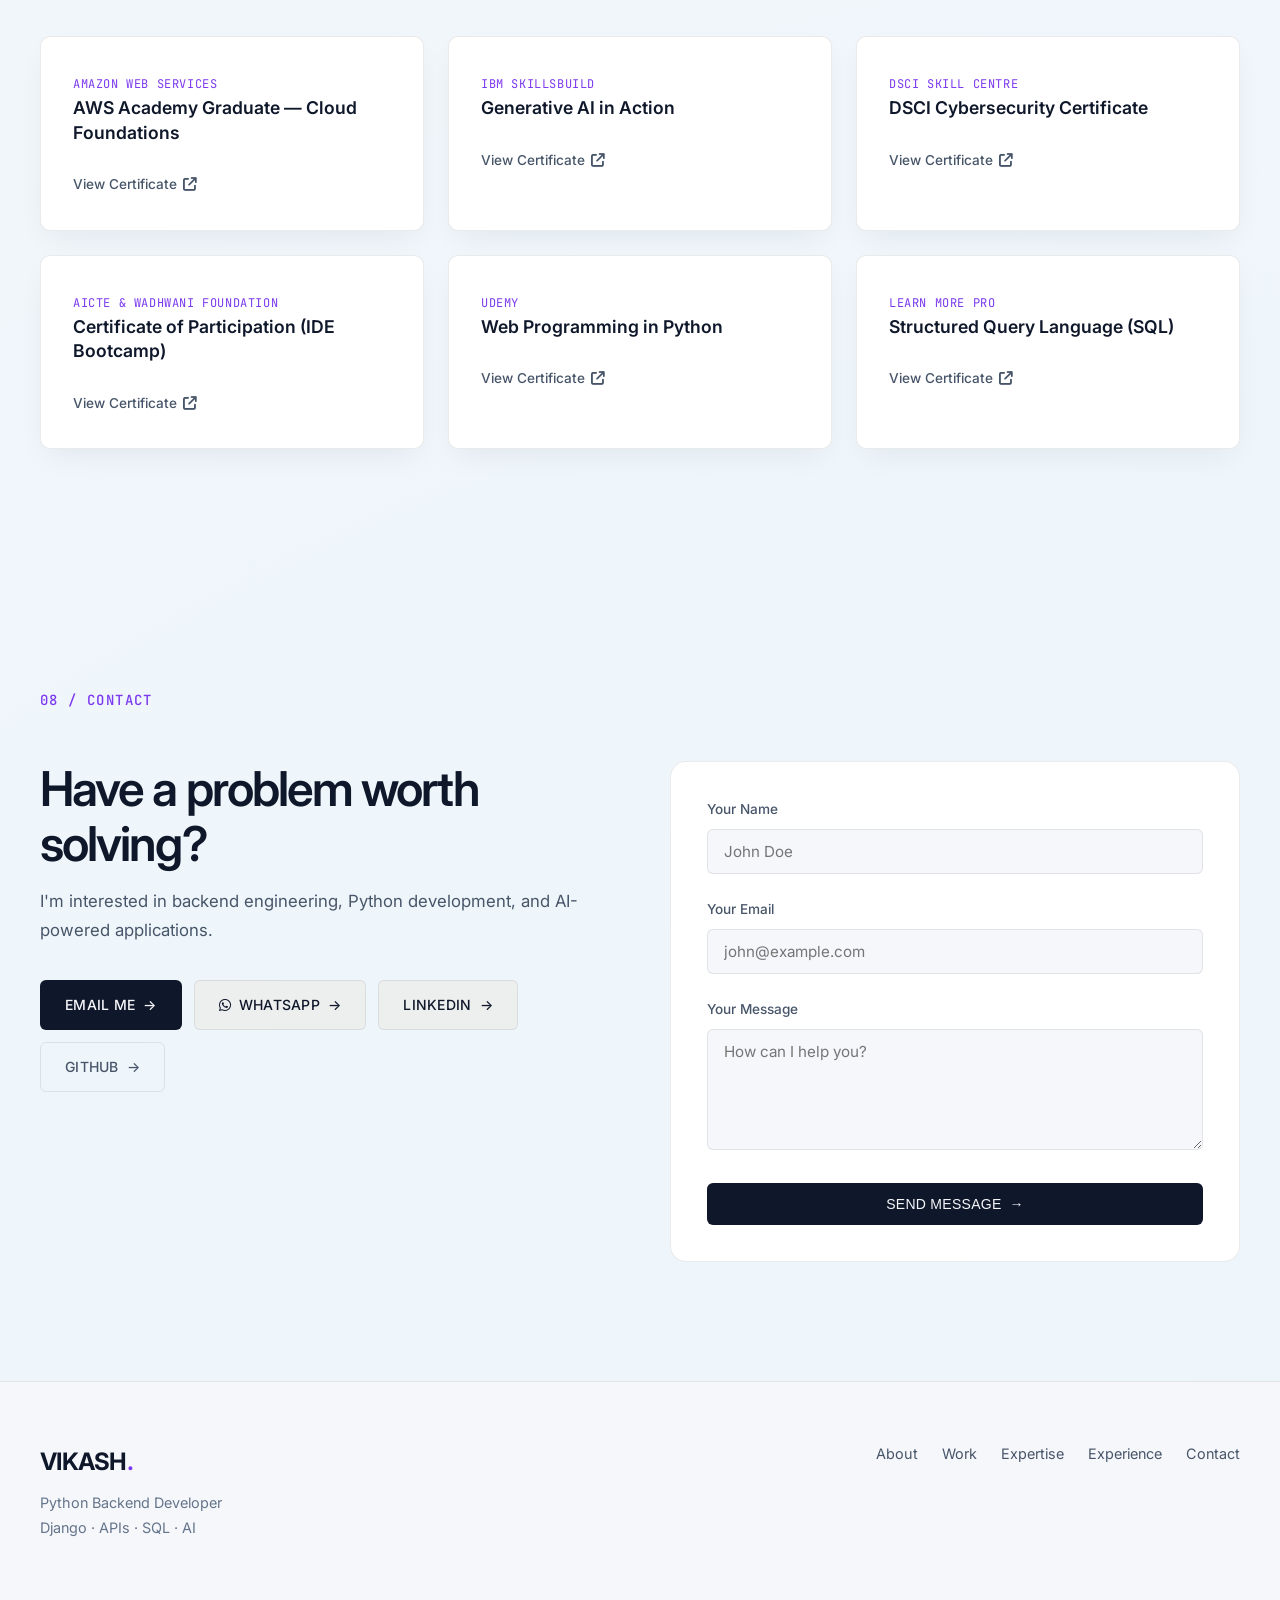
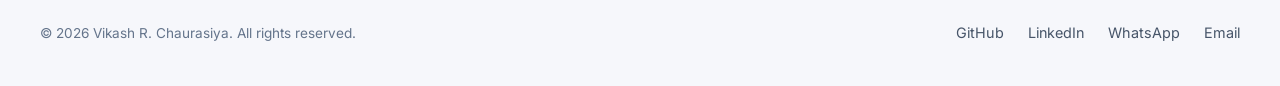
==== commit 4323fd31: "feat(projects): add SHIFTLY full-stack marketplace card and case study" ====
--- a/index.html
+++ b/index.html
@@ -237,6 +237,37 @@
                                 <a href="https://lock-vault-phi.vercel.app/" target="_blank" rel="noopener"
                                     class="btn secondary small">LIVE DEMO <span class="arrow">→</span></a>
                                 <a href="https://github.com/Vikash97600/LockVault" target="_blank" rel="noopener"
+                                    class="btn outline small">GITHUB <span class="arrow">→</span></a>
+                            </div>
+                        </div>
+                    </article>
+
+                    <!-- SHIFTLY -->
+                    <article class="project-card reveal-on-scroll stagger-2" data-category="backend full-stack">
+                        <div class="project-media">
+                            <img src="assets/images/shiftly.png" alt="SHIFTLY Part-Time Job Marketplace Platform Dashboard"
+                                loading="lazy">
+                        </div>
+                        <div class="project-content">
+                            <div>
+                                <h3 class="project-title">SHIFTLY</h3>
+                                <p class="project-subtitle">Location-Based, Swipe-to-Hire Part-Time Job Marketplace</p>
+                                <div class="featured-tech-line">HTML5 · CSS3 · JavaScript · Bootstrap 5 · Python · Django · MySQL</div>
+                                <p class="project-desc">
+                                    Built a location-aware, swipe-based job marketplace connecting college students with businesses offering flexible shifts. Features include radius-based job matching, role-based access, business verification workflows, and a reputation system designed to improve trust between students and employers.
+                                </p>
+                                <div class="feature-tags-list">
+                                    <span class="feature-tag-item">Location-Based Job Matching</span>
+                                    <span class="feature-tag-item">Swipe-to-Hire Discovery</span>
+                                    <span class="feature-tag-item">Business Verification</span>
+                                    <span class="feature-tag-item">Role-Based Access Control</span>
+                                    <span class="feature-tag-item">Reputation Scoring</span>
+                                </div>
+                            </div>
+                            <div class="project-links">
+                                <a href="projects/shiftly.html" class="btn primary small">CASE STUDY <span
+                                        class="arrow">→</span></a>
+                                <a href="https://github.com/Vikash97600/SHIFTLY" target="_blank" rel="noopener"
                                     class="btn outline small">GITHUB <span class="arrow">→</span></a>
                             </div>
                         </div>
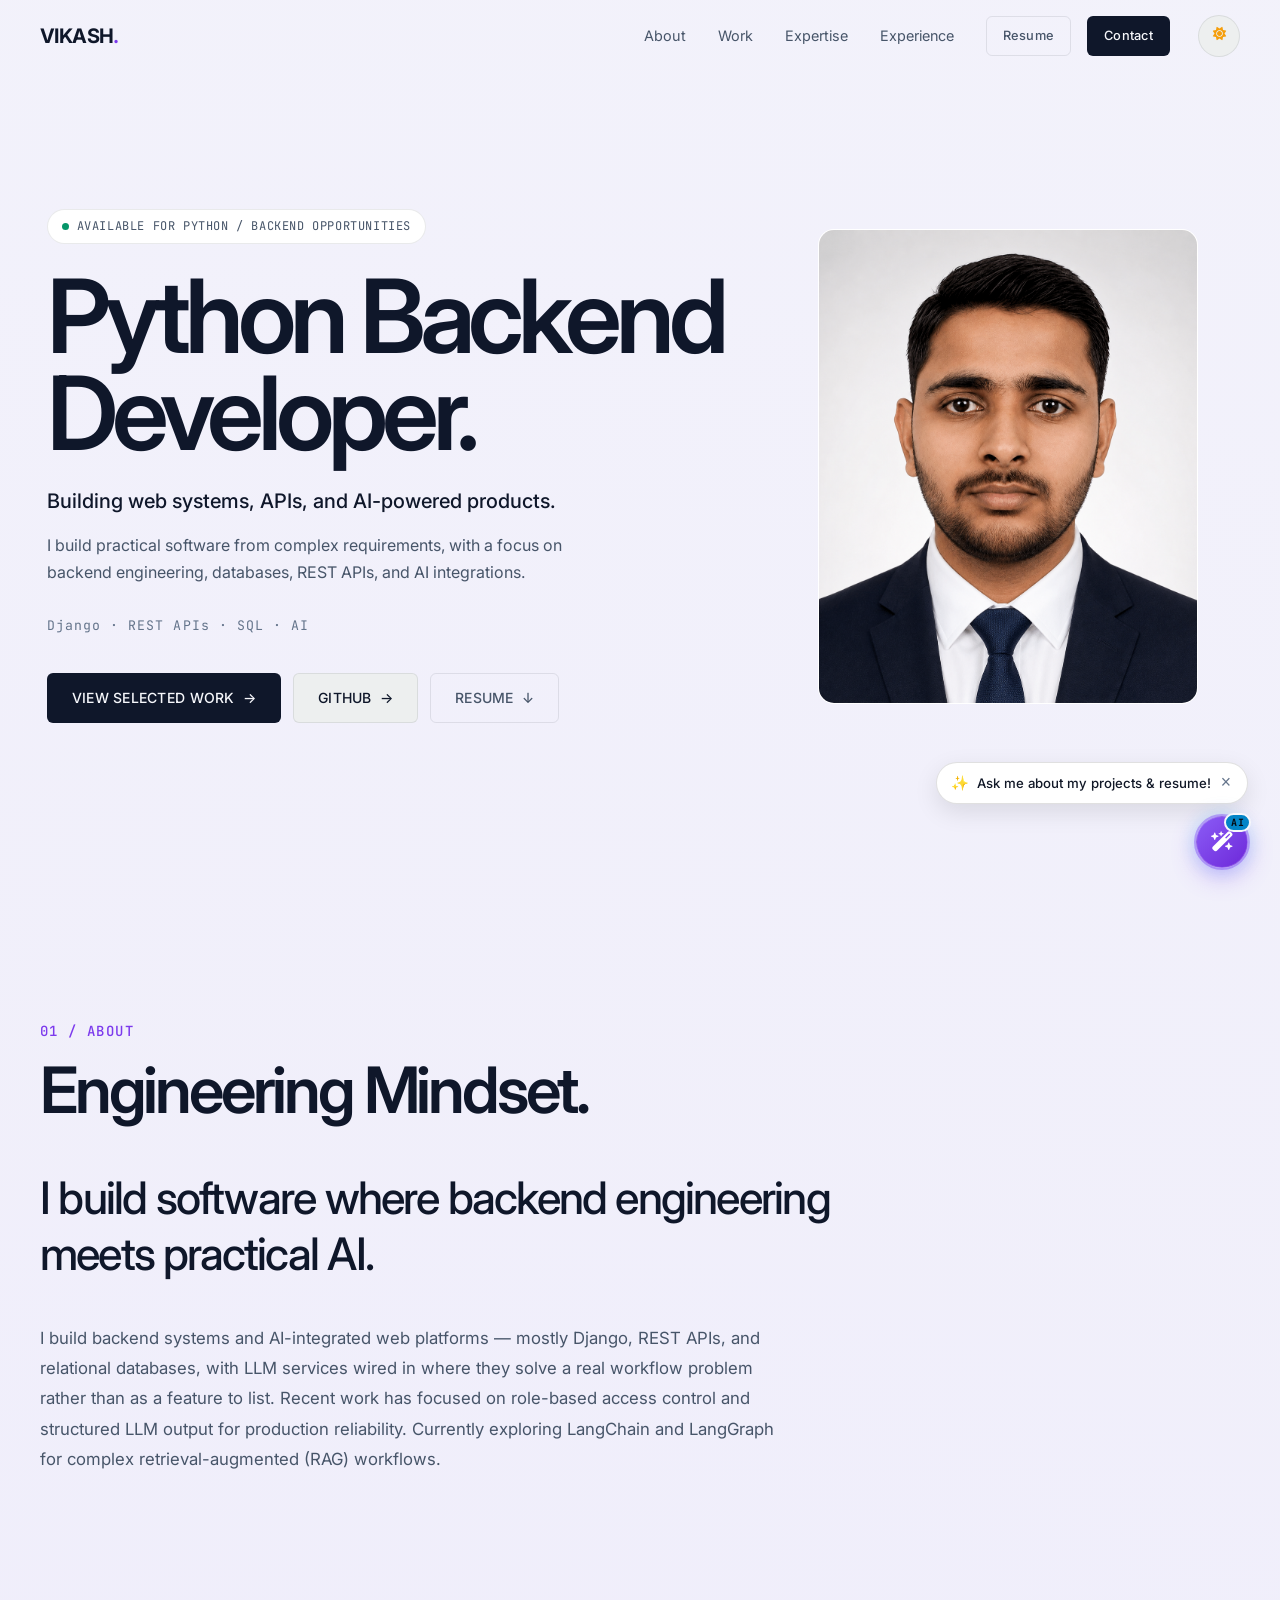
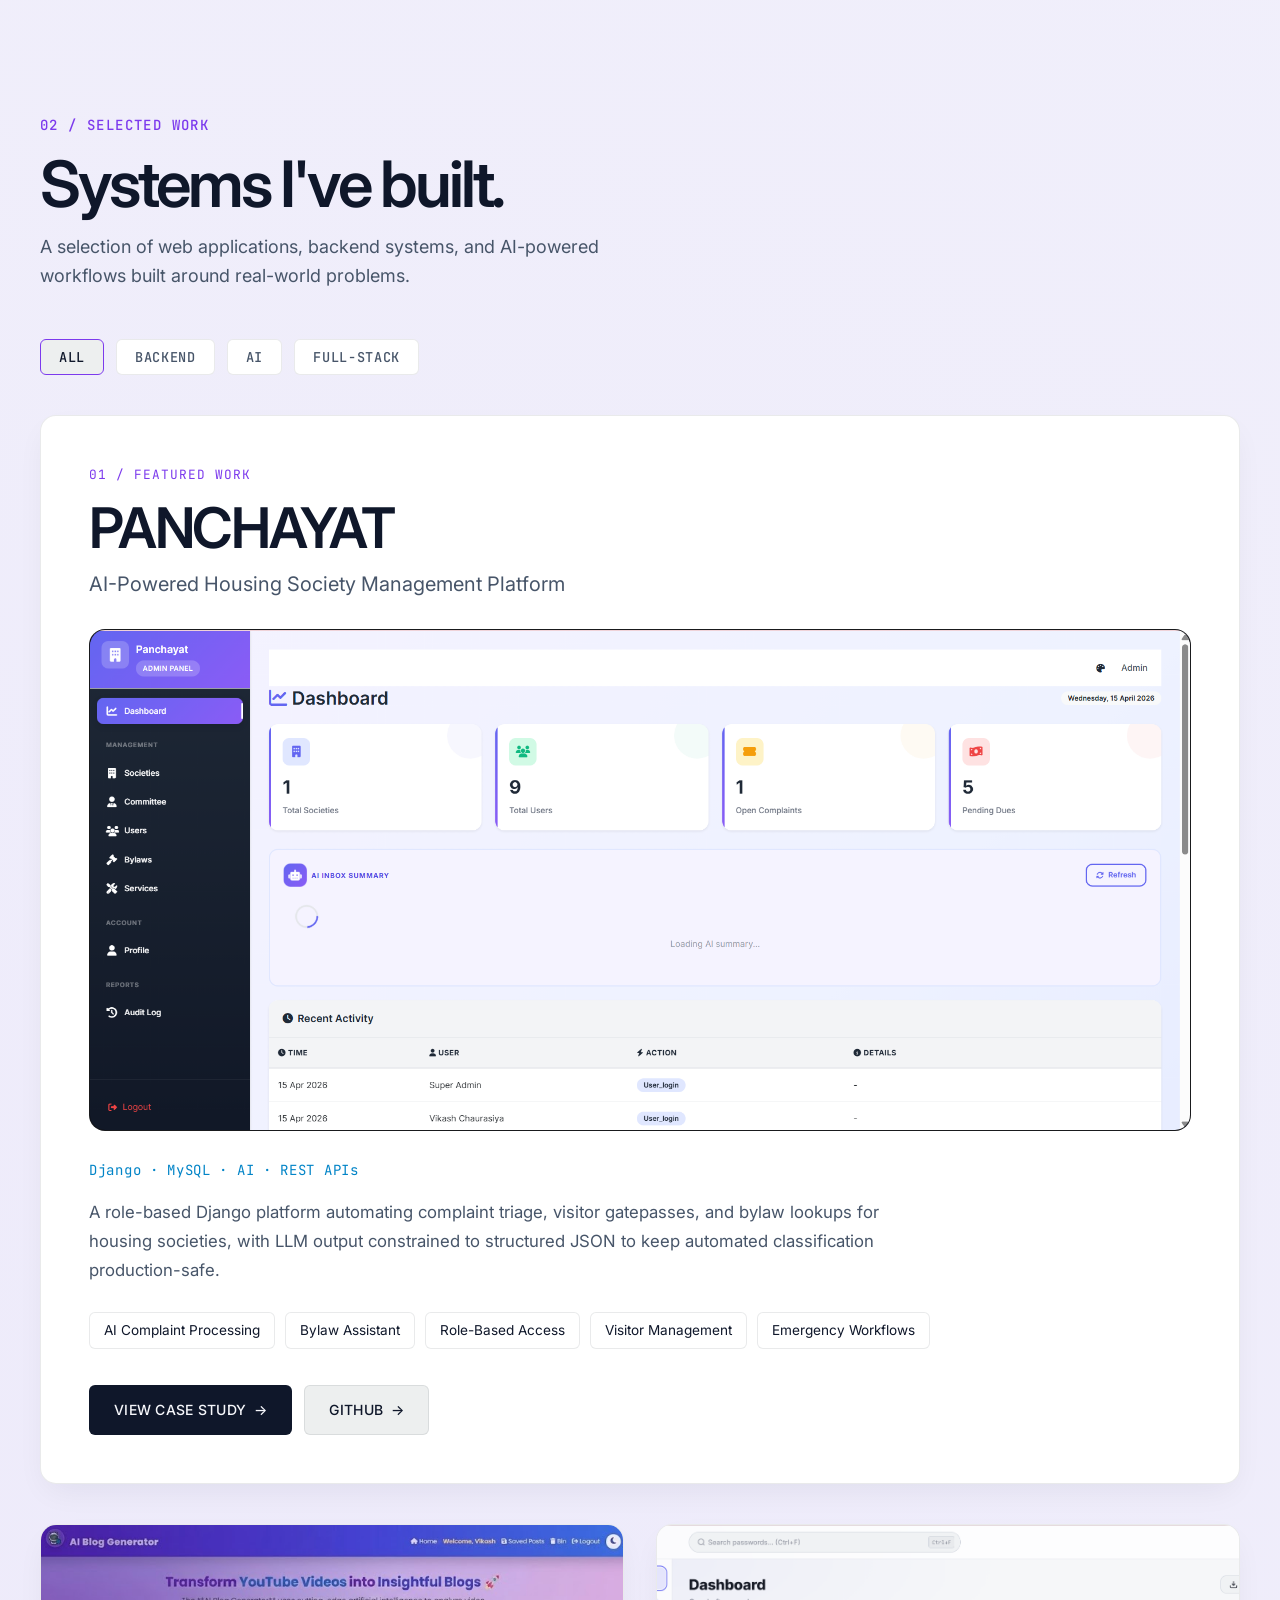
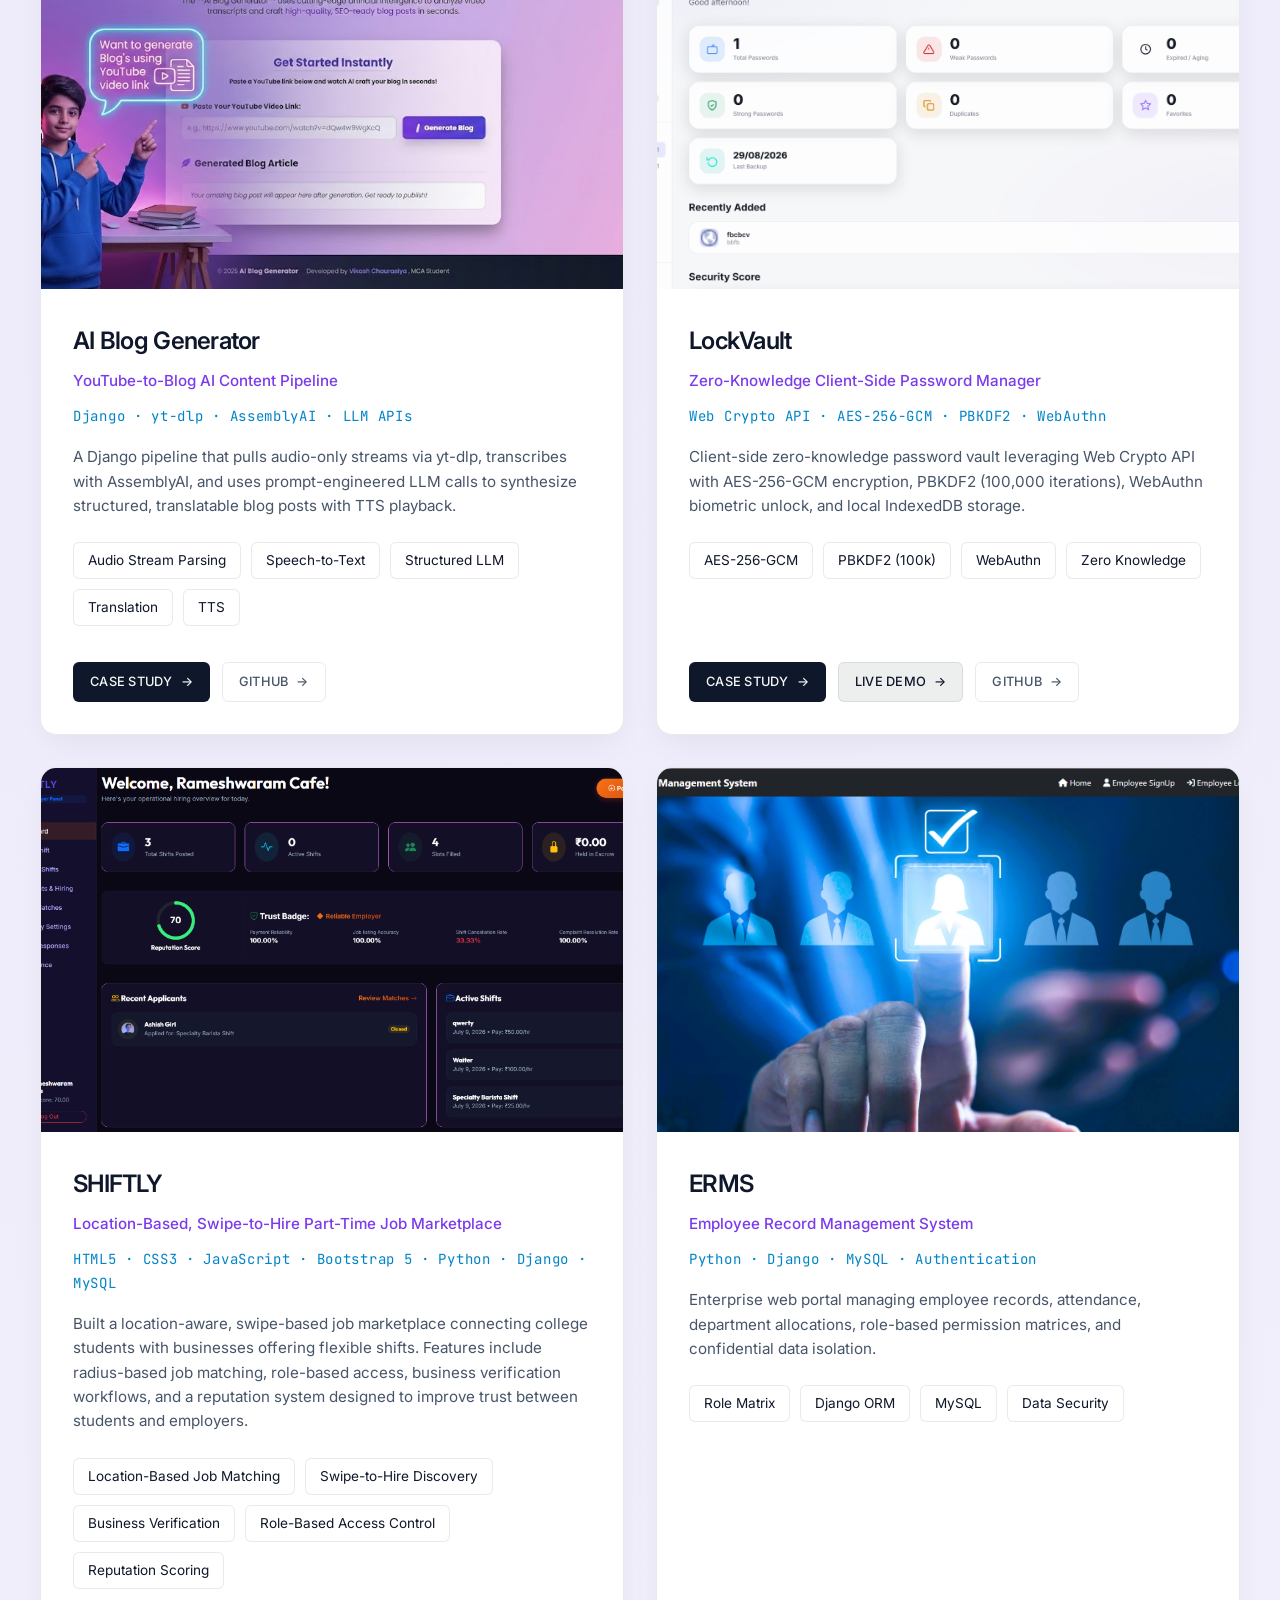
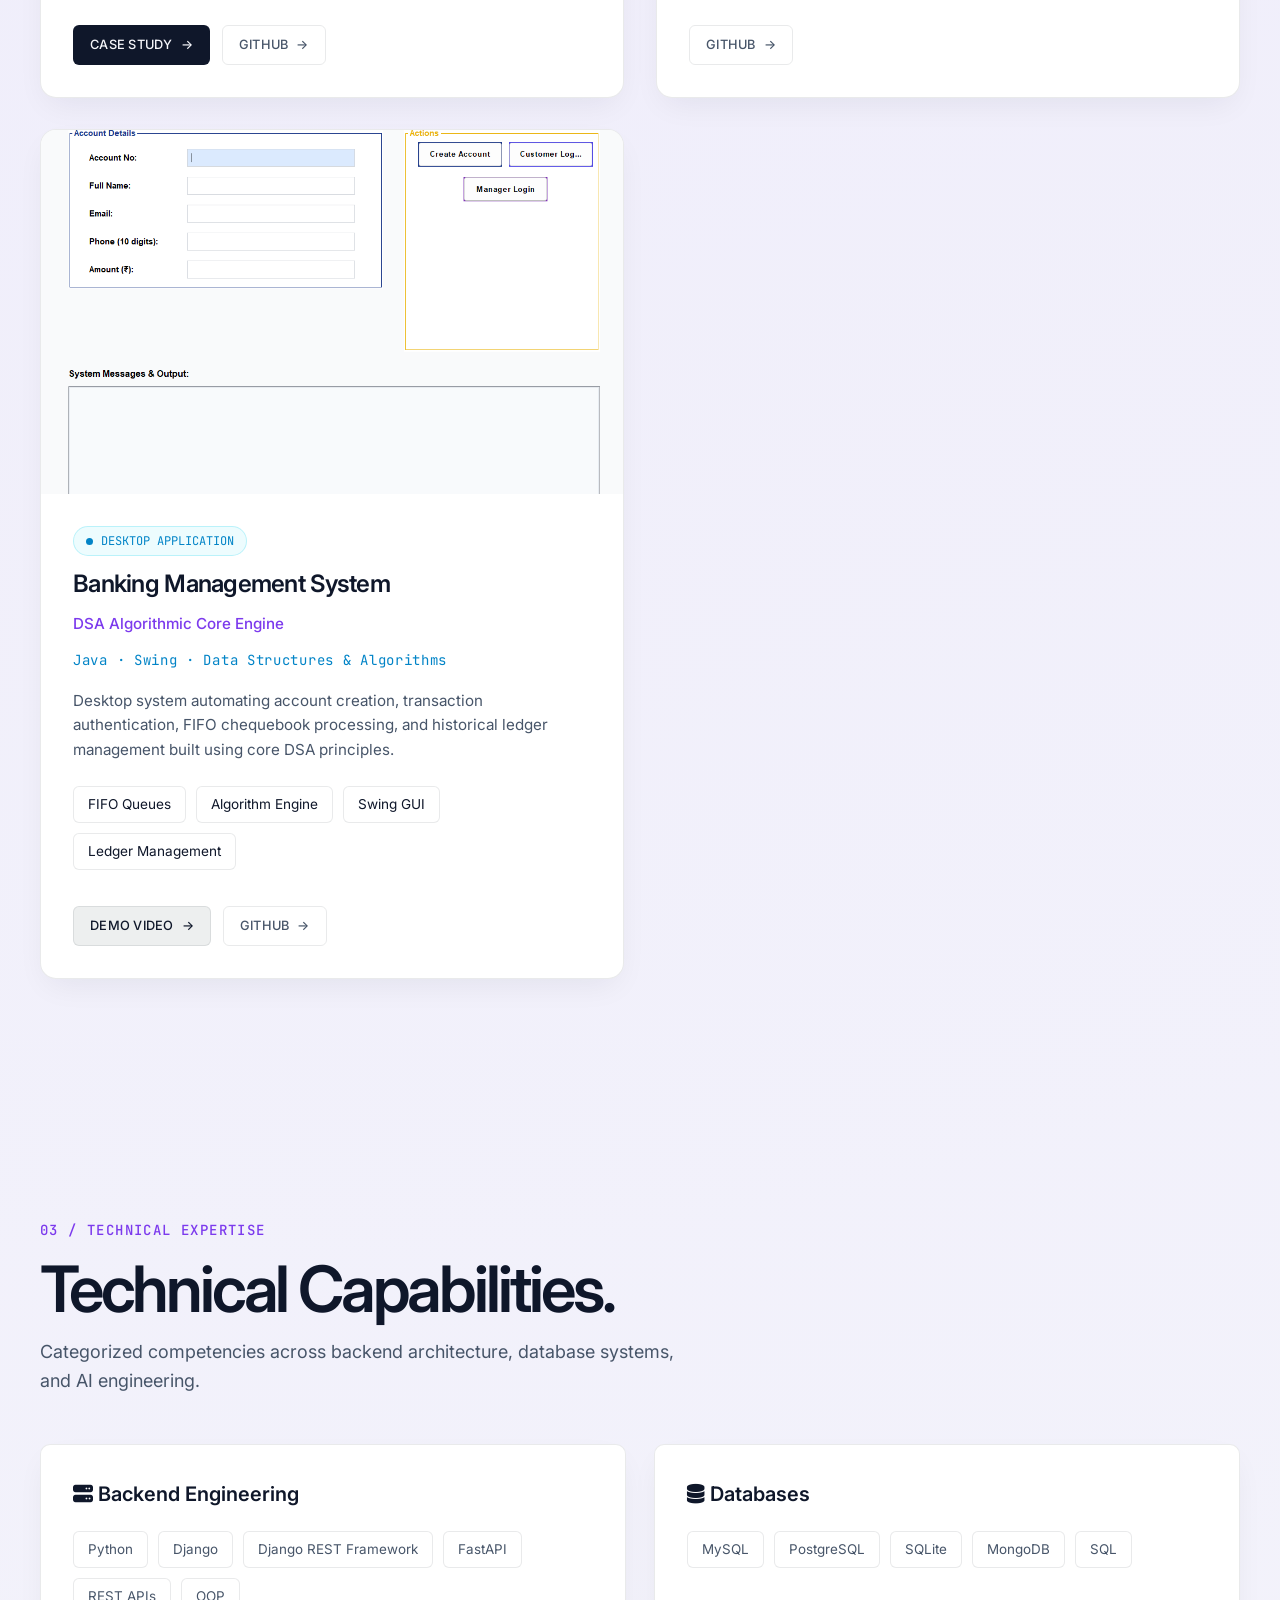
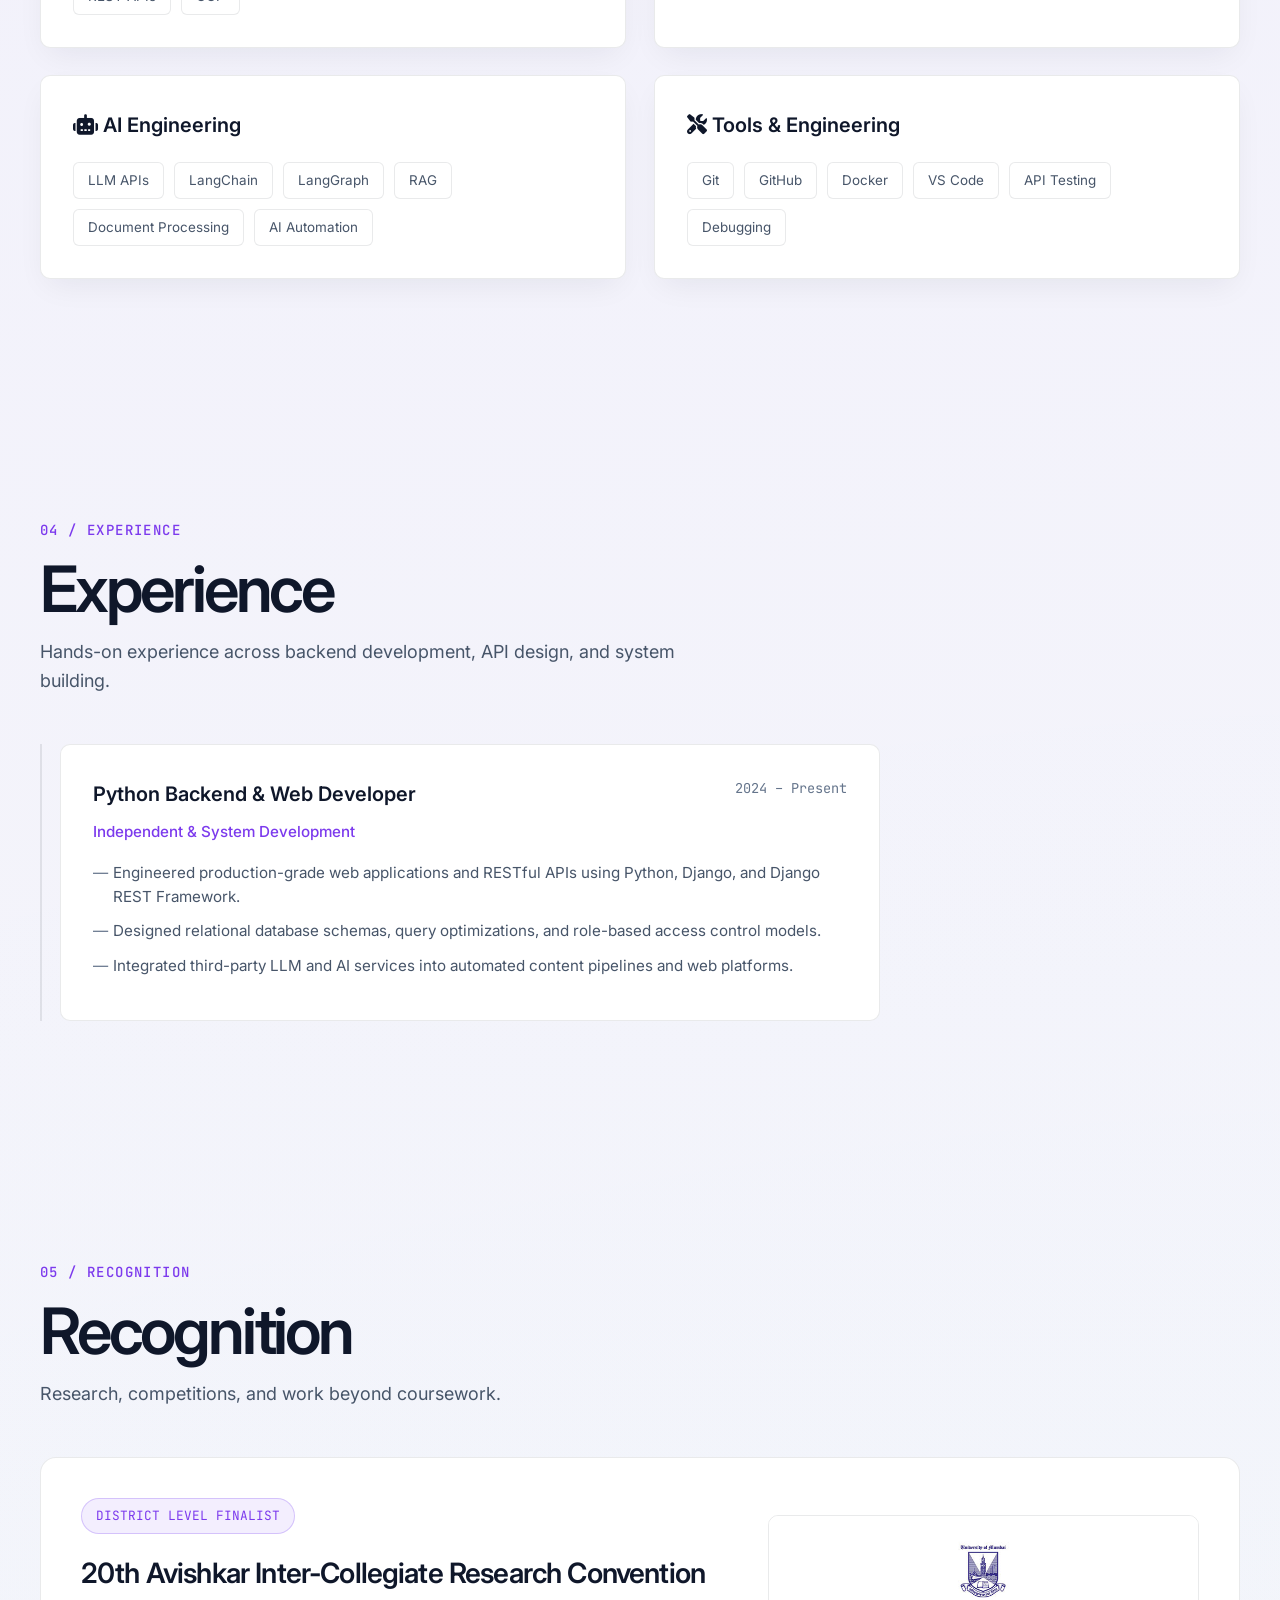
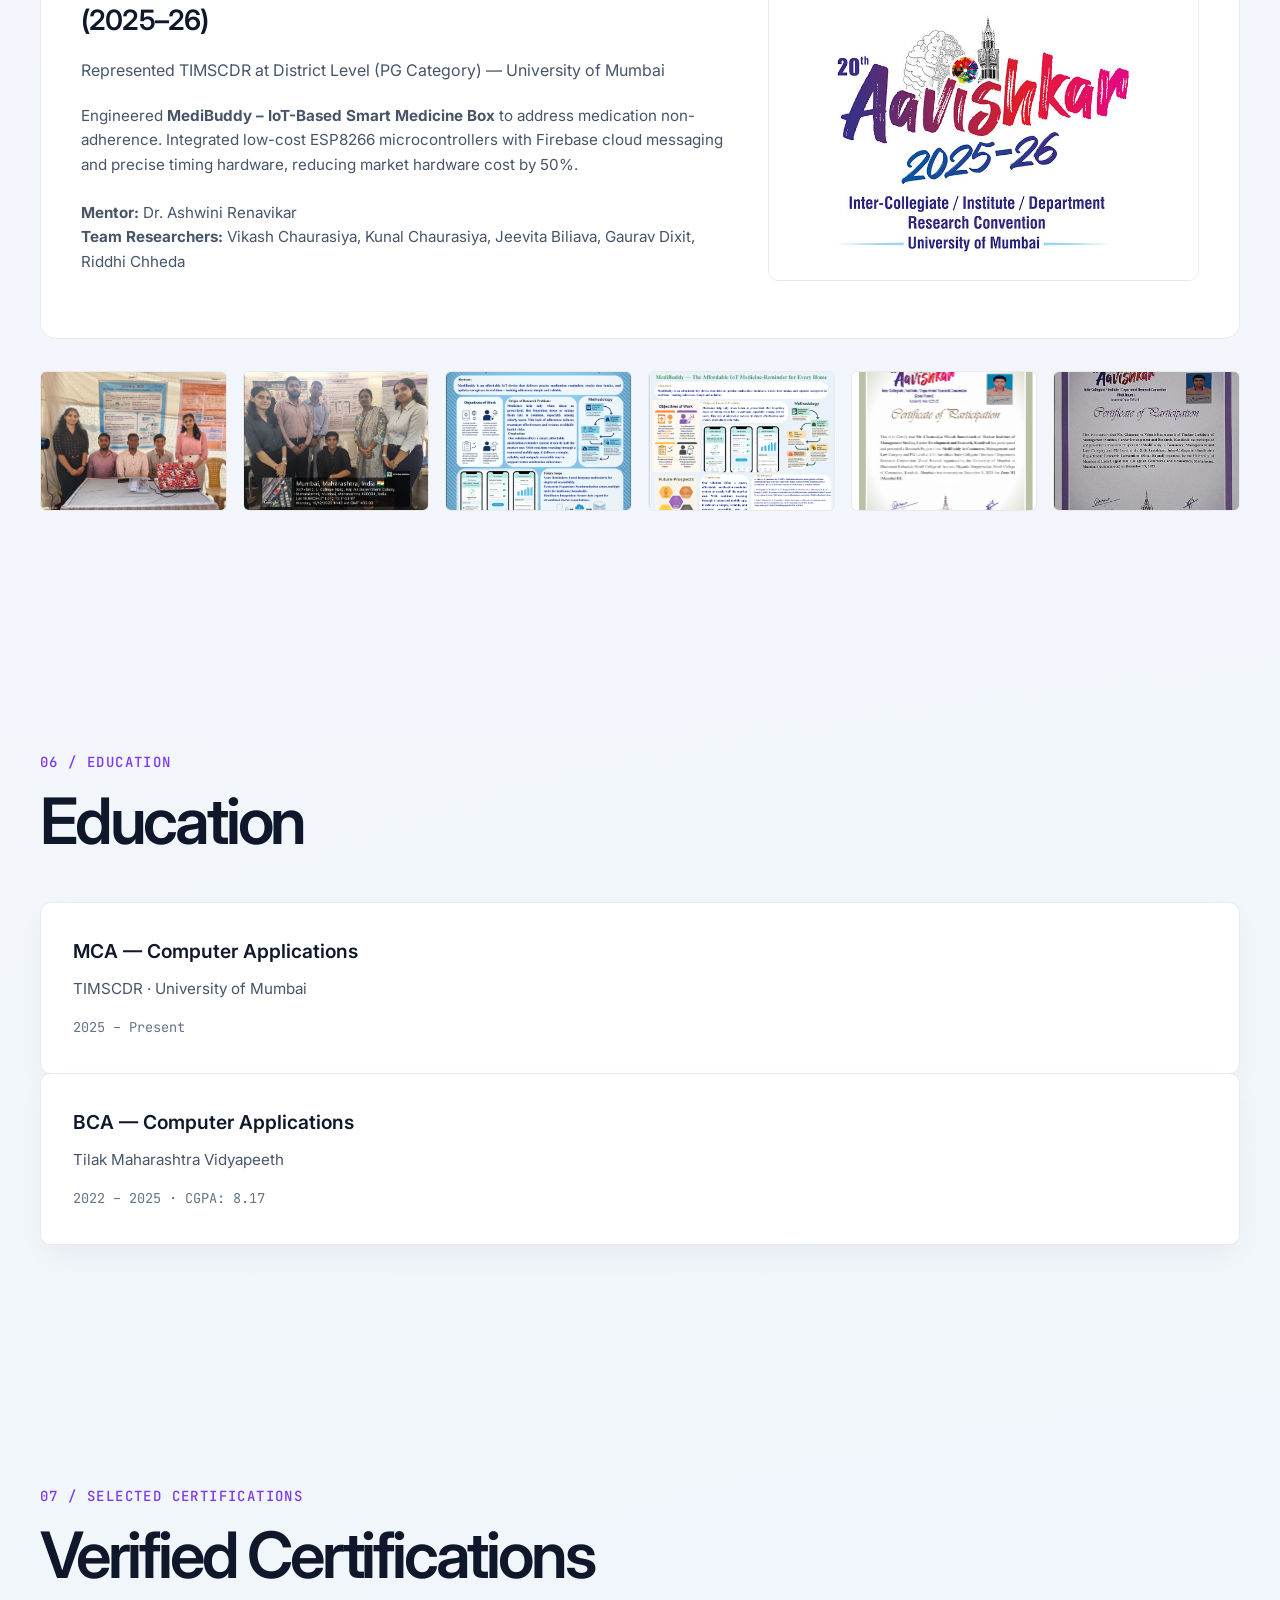
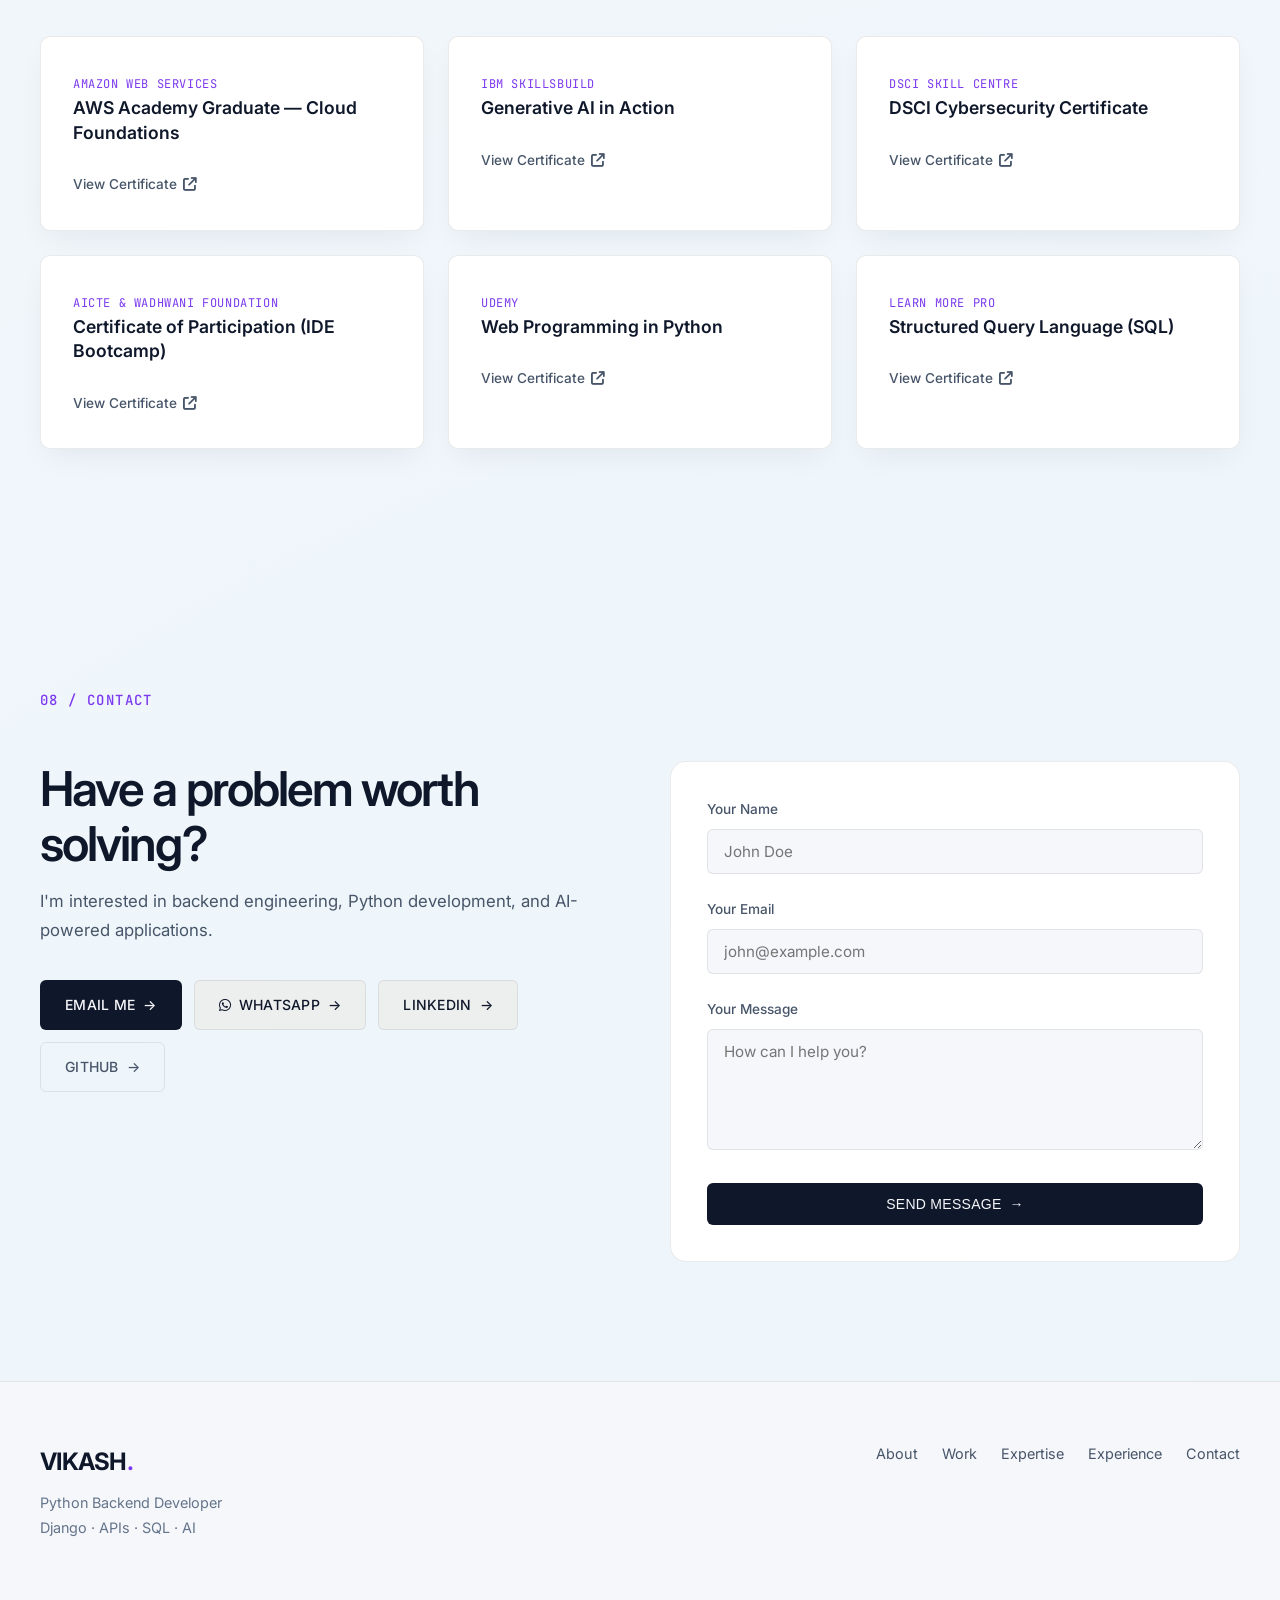
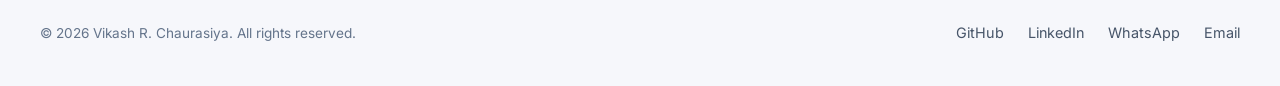
==== commit 3f72a5d6: "feat(ai): integrate Groq-powered AI portfolio chatbot via Netlify serverless function" ====
--- a/index.html
+++ b/index.html
@@ -714,6 +714,7 @@
     </button>
 
     <script src="js/main.js"></script>
+    <script src="js/chatbot.js"></script>
 </body>
 
 </html>
--- a/css/main.css
+++ b/css/main.css
@@ -315,7 +315,7 @@
 /* Floating Back to Top Button */
 .back-to-top {
     position: fixed;
-    bottom: 32px;
+    bottom: 96px;
     right: 32px;
     width: 48px;
     height: 48px;
@@ -1788,3 +1788,627 @@
     box-shadow: var(--card-shadow);
 }
 
+/* ==========================================================================
+   VIKASH AI PORTFOLIO CHATBOT WIDGET
+   Cinematic glassmorphism, glowing indicators & responsive modal
+   ========================================================================== */
+
+.chat-widget {
+    position: relative;
+    z-index: 9999;
+    font-family: var(--font-sans);
+}
+
+/* Floating Chat Launcher Button */
+.chat-launcher-btn {
+    position: fixed;
+    bottom: 32px;
+    right: 32px;
+    width: 52px;
+    height: 52px;
+    border-radius: var(--radius-full);
+    background: linear-gradient(135deg, #8B5CF6 0%, #6D28D9 100%);
+    border: 1px solid rgba(255, 255, 255, 0.2);
+    color: #FFFFFF;
+    display: flex;
+    align-items: center;
+    justify-content: center;
+    cursor: pointer;
+    z-index: 1000;
+    box-shadow: 0 8px 25px rgba(139, 92, 246, 0.45), 0 0 20px rgba(34, 211, 238, 0.25);
+    transition: transform 300ms var(--ease-editorial), box-shadow 300ms ease, background 300ms ease;
+}
+
+.chat-launcher-btn:hover {
+    transform: scale(1.08) translateY(-3px);
+    box-shadow: 0 12px 32px rgba(139, 92, 246, 0.6), 0 0 30px rgba(34, 211, 238, 0.4);
+}
+
+.chat-launcher-icon {
+    font-size: 1.25rem;
+    display: flex;
+    align-items: center;
+    justify-content: center;
+    transition: transform 250ms ease, opacity 250ms ease;
+}
+
+.chat-launcher-close-icon {
+    font-size: 1.25rem;
+    display: none;
+    align-items: center;
+    justify-content: center;
+    transition: transform 250ms ease, opacity 250ms ease;
+}
+
+.chat-launcher-btn.is-active .chat-launcher-icon {
+    display: none;
+}
+
+.chat-launcher-btn.is-active .chat-launcher-close-icon {
+    display: flex;
+}
+
+/* AI Badge */
+.chat-launcher-badge {
+    position: absolute;
+    top: -4px;
+    right: -4px;
+    font-family: var(--font-mono);
+    font-size: 0.625rem;
+    font-weight: 700;
+    color: #07080D;
+    background: var(--accent-cyan);
+    padding: 1px 5px;
+    border-radius: var(--radius-full);
+    border: 2px solid var(--background);
+    letter-spacing: 0.04em;
+}
+
+/* Subtle Pulse Halo */
+.chat-launcher-pulse {
+    position: absolute;
+    inset: -3px;
+    border-radius: var(--radius-full);
+    border: 2px solid rgba(139, 92, 246, 0.5);
+    animation: chatPulse 2.8s infinite cubic-bezier(0.25, 1, 0.5, 1);
+    pointer-events: none;
+}
+
+@keyframes chatPulse {
+    0% {
+        transform: scale(1);
+        opacity: 0.8;
+    }
+    100% {
+        transform: scale(1.6);
+        opacity: 0;
+    }
+}
+
+/* Floating Invitation Pill */
+.chat-invite-pill {
+    position: fixed;
+    bottom: 96px;
+    right: 32px;
+    background: var(--surface-elevated);
+    border: 1px solid var(--border-hover);
+    color: var(--text-primary);
+    padding: 8px 14px;
+    border-radius: var(--radius-full);
+    font-size: 0.825rem;
+    display: flex;
+    align-items: center;
+    gap: 8px;
+    box-shadow: 0 8px 24px rgba(0, 0, 0, 0.45);
+    cursor: pointer;
+    z-index: 998;
+    transition: opacity 300ms ease, transform 300ms ease, border-color 200ms ease;
+    animation: floatInvite 3.5s ease-in-out infinite alternate;
+}
+
+.chat-invite-pill:hover {
+    border-color: var(--accent-purple);
+    transform: translateY(-2px);
+}
+
+.chat-invite-sparkle {
+    font-size: 0.9rem;
+}
+
+.chat-invite-text {
+    font-weight: 500;
+}
+
+.chat-invite-close {
+    background: none;
+    border: none;
+    color: var(--text-muted);
+    font-size: 1.1rem;
+    cursor: pointer;
+    padding: 0 2px;
+    line-height: 1;
+    transition: color 150ms ease;
+}
+
+.chat-invite-close:hover {
+    color: var(--text-primary);
+}
+
+@keyframes floatInvite {
+    0% { transform: translateY(0); }
+    100% { transform: translateY(-5px); }
+}
+
+/* Chat Modal Window */
+.chat-modal {
+    position: fixed;
+    bottom: 96px;
+    right: 32px;
+    width: 380px;
+    max-width: calc(100vw - 32px);
+    height: 530px;
+    max-height: calc(100vh - 120px);
+    background: rgba(13, 15, 22, 0.95);
+    backdrop-filter: blur(24px);
+    -webkit-backdrop-filter: blur(24px);
+    border: 1px solid var(--border-hover);
+    border-radius: var(--radius-lg);
+    box-shadow: 0 24px 60px rgba(0, 0, 0, 0.7), 0 0 40px rgba(139, 92, 246, 0.12);
+    display: flex;
+    flex-direction: column;
+    overflow: hidden;
+    z-index: 1001;
+    opacity: 0;
+    visibility: hidden;
+    transform: translateY(20px) scale(0.95);
+    transform-origin: bottom right;
+    transition: opacity 280ms var(--ease-editorial), transform 280ms var(--ease-editorial), visibility 280ms;
+}
+
+.chat-modal.is-open {
+    opacity: 1;
+    visibility: visible;
+    transform: translateY(0) scale(1);
+}
+
+/* Modal Header */
+.chat-header {
+    padding: 14px 18px;
+    border-bottom: 1px solid var(--border);
+    display: flex;
+    align-items: center;
+    justify-content: space-between;
+    background: rgba(17, 20, 29, 0.85);
+}
+
+.chat-header-info {
+    display: flex;
+    align-items: center;
+    gap: 12px;
+}
+
+.chat-avatar {
+    width: 36px;
+    height: 36px;
+    border-radius: 50%;
+    background: linear-gradient(135deg, var(--accent-purple), var(--accent-cyan));
+    display: flex;
+    align-items: center;
+    justify-content: center;
+    color: #FFFFFF;
+    font-size: 0.95rem;
+    position: relative;
+    flex-shrink: 0;
+}
+
+.status-indicator.online {
+    position: absolute;
+    bottom: 0;
+    right: 0;
+    width: 10px;
+    height: 10px;
+    border-radius: 50%;
+    background: #10B981;
+    border: 2px solid var(--surface-elevated);
+}
+
+.chat-title {
+    font-size: 0.95rem;
+    font-weight: 600;
+    color: var(--text-primary);
+    margin: 0;
+    display: flex;
+    align-items: center;
+    gap: 6px;
+}
+
+.chat-model-tag {
+    font-family: var(--font-mono);
+    font-size: 0.65rem;
+    font-weight: 500;
+    background: rgba(139, 92, 246, 0.15);
+    color: var(--accent-purple);
+    border: 1px solid rgba(139, 92, 246, 0.3);
+    padding: 1px 6px;
+    border-radius: 4px;
+}
+
+.chat-subtitle {
+    font-size: 0.725rem;
+    color: var(--text-muted);
+    margin: 2px 0 0 0;
+    display: flex;
+    align-items: center;
+    gap: 5px;
+}
+
+.chat-live-dot {
+    width: 6px;
+    height: 6px;
+    border-radius: 50%;
+    background: var(--accent-cyan);
+    display: inline-block;
+    box-shadow: 0 0 8px var(--accent-cyan);
+}
+
+.chat-header-actions {
+    display: flex;
+    align-items: center;
+    gap: 6px;
+}
+
+.chat-action-btn {
+    background: transparent;
+    border: 1px solid transparent;
+    color: var(--text-muted);
+    width: 30px;
+    height: 30px;
+    border-radius: var(--radius-sm);
+    display: flex;
+    align-items: center;
+    justify-content: center;
+    cursor: pointer;
+    font-size: 0.85rem;
+    transition: all 180ms ease;
+}
+
+.chat-action-btn:hover {
+    color: var(--text-primary);
+    background: rgba(255, 255, 255, 0.05);
+    border-color: var(--border);
+}
+
+/* Chat Messages Area */
+.chat-messages {
+    flex: 1;
+    overflow-y: auto;
+    padding: 16px;
+    display: flex;
+    flex-direction: column;
+    gap: 14px;
+    scroll-behavior: smooth;
+}
+
+.chat-messages::-webkit-scrollbar {
+    width: 5px;
+}
+
+.chat-messages::-webkit-scrollbar-track {
+    background: transparent;
+}
+
+.chat-messages::-webkit-scrollbar-thumb {
+    background: rgba(255, 255, 255, 0.12);
+    border-radius: 4px;
+}
+
+.chat-message {
+    display: flex;
+    gap: 10px;
+    max-width: 90%;
+    word-break: break-word;
+}
+
+.chat-message.assistant {
+    align-self: flex-start;
+}
+
+.chat-message.user {
+    align-self: flex-end;
+    flex-direction: row-reverse;
+}
+
+.message-avatar {
+    width: 26px;
+    height: 26px;
+    border-radius: 50%;
+    background: var(--surface-elevated);
+    border: 1px solid var(--border);
+    display: flex;
+    align-items: center;
+    justify-content: center;
+    font-size: 0.75rem;
+    color: var(--accent-cyan);
+    flex-shrink: 0;
+    margin-top: 2px;
+}
+
+.chat-message.assistant .message-content {
+    background: var(--surface-elevated);
+    border: 1px solid var(--border);
+    border-radius: 14px 14px 14px 4px;
+    padding: 11px 14px;
+    font-size: 0.875rem;
+    color: var(--text-primary);
+    line-height: 1.55;
+    box-shadow: 0 2px 10px rgba(0, 0, 0, 0.2);
+}
+
+.chat-message.assistant .message-content p {
+    margin: 0 0 8px 0;
+}
+
+.chat-message.assistant .message-content p:last-child {
+    margin-bottom: 0;
+}
+
+.chat-message.assistant .message-content ul {
+    margin: 6px 0 8px 18px;
+    padding: 0;
+}
+
+.chat-message.assistant .message-content li {
+    margin-bottom: 4px;
+    line-height: 1.45;
+}
+
+.chat-message.assistant .message-content a {
+    color: var(--accent-cyan);
+    text-decoration: underline;
+    text-underline-offset: 2px;
+}
+
+.chat-message.assistant .message-content a:hover {
+    color: #FFFFFF;
+}
+
+.chat-message.assistant .message-content code {
+    font-family: var(--font-mono);
+    font-size: 0.825em;
+    background: rgba(0, 0, 0, 0.35);
+    padding: 2px 5px;
+    border-radius: 4px;
+    border: 1px solid var(--border);
+}
+
+.chat-message.user .message-content {
+    background: linear-gradient(135deg, var(--accent-purple), #7C3AED);
+    color: #FFFFFF;
+    border-radius: 14px 14px 4px 14px;
+    padding: 10px 14px;
+    font-size: 0.875rem;
+    line-height: 1.5;
+    box-shadow: 0 4px 15px rgba(139, 92, 246, 0.35);
+}
+
+.chat-message.user .message-content p {
+    margin: 0;
+}
+
+/* Quick Prompt Suggestion Chips */
+.chat-chips-container {
+    margin-top: 4px;
+}
+
+.chat-chips-title {
+    font-size: 0.725rem;
+    font-family: var(--font-mono);
+    color: var(--text-muted);
+    display: block;
+    margin-bottom: 6px;
+}
+
+.chat-chips {
+    display: flex;
+    flex-wrap: wrap;
+    gap: 6px;
+}
+
+.chat-chip {
+    background: rgba(255, 255, 255, 0.04);
+    border: 1px solid var(--border);
+    border-radius: var(--radius-full);
+    color: var(--text-secondary);
+    font-size: 0.75rem;
+    padding: 5px 11px;
+    cursor: pointer;
+    font-family: var(--font-sans);
+    transition: all 180ms ease;
+    white-space: nowrap;
+}
+
+.chat-chip:hover {
+    background: rgba(139, 92, 246, 0.15);
+    border-color: var(--accent-purple);
+    color: var(--text-primary);
+    transform: translateY(-1px);
+}
+
+/* Typing Indicator */
+.chat-typing-message .typing-indicator {
+    display: flex;
+    align-items: center;
+    gap: 5px;
+    padding: 12px 16px;
+}
+
+.typing-indicator .dot {
+    width: 6px;
+    height: 6px;
+    border-radius: 50%;
+    background: var(--accent-cyan);
+    animation: typingBounce 1.4s infinite ease-in-out both;
+}
+
+.typing-indicator .dot:nth-child(1) { animation-delay: -0.32s; }
+.typing-indicator .dot:nth-child(2) { animation-delay: -0.16s; }
+.typing-indicator .dot:nth-child(3) { animation-delay: 0s; }
+
+@keyframes typingBounce {
+    0%, 80%, 100% {
+        transform: scale(0.6);
+        opacity: 0.4;
+    }
+    40% {
+        transform: scale(1.1);
+        opacity: 1;
+    }
+}
+
+/* Input Form */
+.chat-form {
+    padding: 12px 14px;
+    border-top: 1px solid var(--border);
+    background: rgba(17, 20, 29, 0.85);
+}
+
+.chat-input-wrapper {
+    display: flex;
+    align-items: center;
+    gap: 8px;
+    background: var(--surface);
+    border: 1px solid var(--border);
+    border-radius: var(--radius-full);
+    padding: 4px 6px 4px 14px;
+    transition: border-color 200ms ease, box-shadow 200ms ease;
+}
+
+.chat-input-wrapper:focus-within {
+    border-color: var(--accent-purple);
+    box-shadow: 0 0 0 2px rgba(139, 92, 246, 0.25);
+}
+
+.chat-input {
+    background: transparent;
+    border: none;
+    outline: none;
+    color: var(--text-primary);
+    font-size: 0.85rem;
+    width: 100%;
+    font-family: var(--font-sans);
+}
+
+.chat-input::placeholder {
+    color: var(--text-muted);
+}
+
+.chat-send-btn {
+    width: 32px;
+    height: 32px;
+    border-radius: 50%;
+    background: var(--accent-purple);
+    color: #FFFFFF;
+    border: none;
+    cursor: pointer;
+    display: flex;
+    align-items: center;
+    justify-content: center;
+    font-size: 0.8rem;
+    transition: transform 180ms ease, background 180ms ease, opacity 180ms ease;
+    flex-shrink: 0;
+}
+
+.chat-send-btn:hover:not(:disabled) {
+    transform: scale(1.08);
+    background: #7C3AED;
+}
+
+.chat-send-btn:disabled {
+    opacity: 0.5;
+    cursor: not-allowed;
+}
+
+.chat-footer-disclaimer {
+    font-size: 0.65rem;
+    color: var(--text-muted);
+    text-align: center;
+    margin-top: 6px;
+    font-family: var(--font-mono);
+    letter-spacing: 0.02em;
+}
+
+/* Light Theme Styles for Chatbot */
+[data-theme="light"] .chat-modal {
+    background: rgba(255, 255, 255, 0.96);
+    border-color: rgba(0, 0, 0, 0.12);
+    box-shadow: 0 24px 60px rgba(0, 0, 0, 0.18), 0 0 40px rgba(139, 92, 246, 0.08);
+}
+
+[data-theme="light"] .chat-header,
+[data-theme="light"] .chat-form {
+    background: rgba(246, 247, 251, 0.95);
+    border-color: rgba(0, 0, 0, 0.08);
+}
+
+[data-theme="light"] .chat-message.assistant .message-content {
+    background: #FFFFFF;
+    border-color: rgba(0, 0, 0, 0.08);
+    color: #1F2937;
+    box-shadow: 0 2px 8px rgba(0, 0, 0, 0.06);
+}
+
+[data-theme="light"] .chat-message.assistant .message-content code {
+    background: rgba(0, 0, 0, 0.05);
+}
+
+[data-theme="light"] .chat-input-wrapper {
+    background: #FFFFFF;
+    border-color: rgba(0, 0, 0, 0.12);
+}
+
+[data-theme="light"] .chat-invite-pill {
+    background: #FFFFFF;
+    border-color: rgba(0, 0, 0, 0.12);
+    color: #111827;
+    box-shadow: 0 8px 24px rgba(0, 0, 0, 0.1);
+}
+
+[data-theme="light"] .chat-chip {
+    background: rgba(0, 0, 0, 0.04);
+    border-color: rgba(0, 0, 0, 0.08);
+    color: #4B5563;
+}
+
+/* Mobile Responsiveness */
+@media (max-width: 600px) {
+    .chat-launcher-btn {
+        bottom: 20px;
+        right: 20px;
+        width: 48px;
+        height: 48px;
+    }
+
+    .back-to-top {
+        bottom: 78px;
+        right: 20px;
+    }
+
+    .chat-invite-pill {
+        bottom: 78px;
+        right: 20px;
+        font-size: 0.775rem;
+        padding: 6px 12px;
+    }
+
+    .chat-modal {
+        bottom: 78px;
+        right: 12px;
+        left: 12px;
+        width: auto;
+        max-width: none;
+        height: 72vh;
+        max-height: 520px;
+    }
+}
+
+
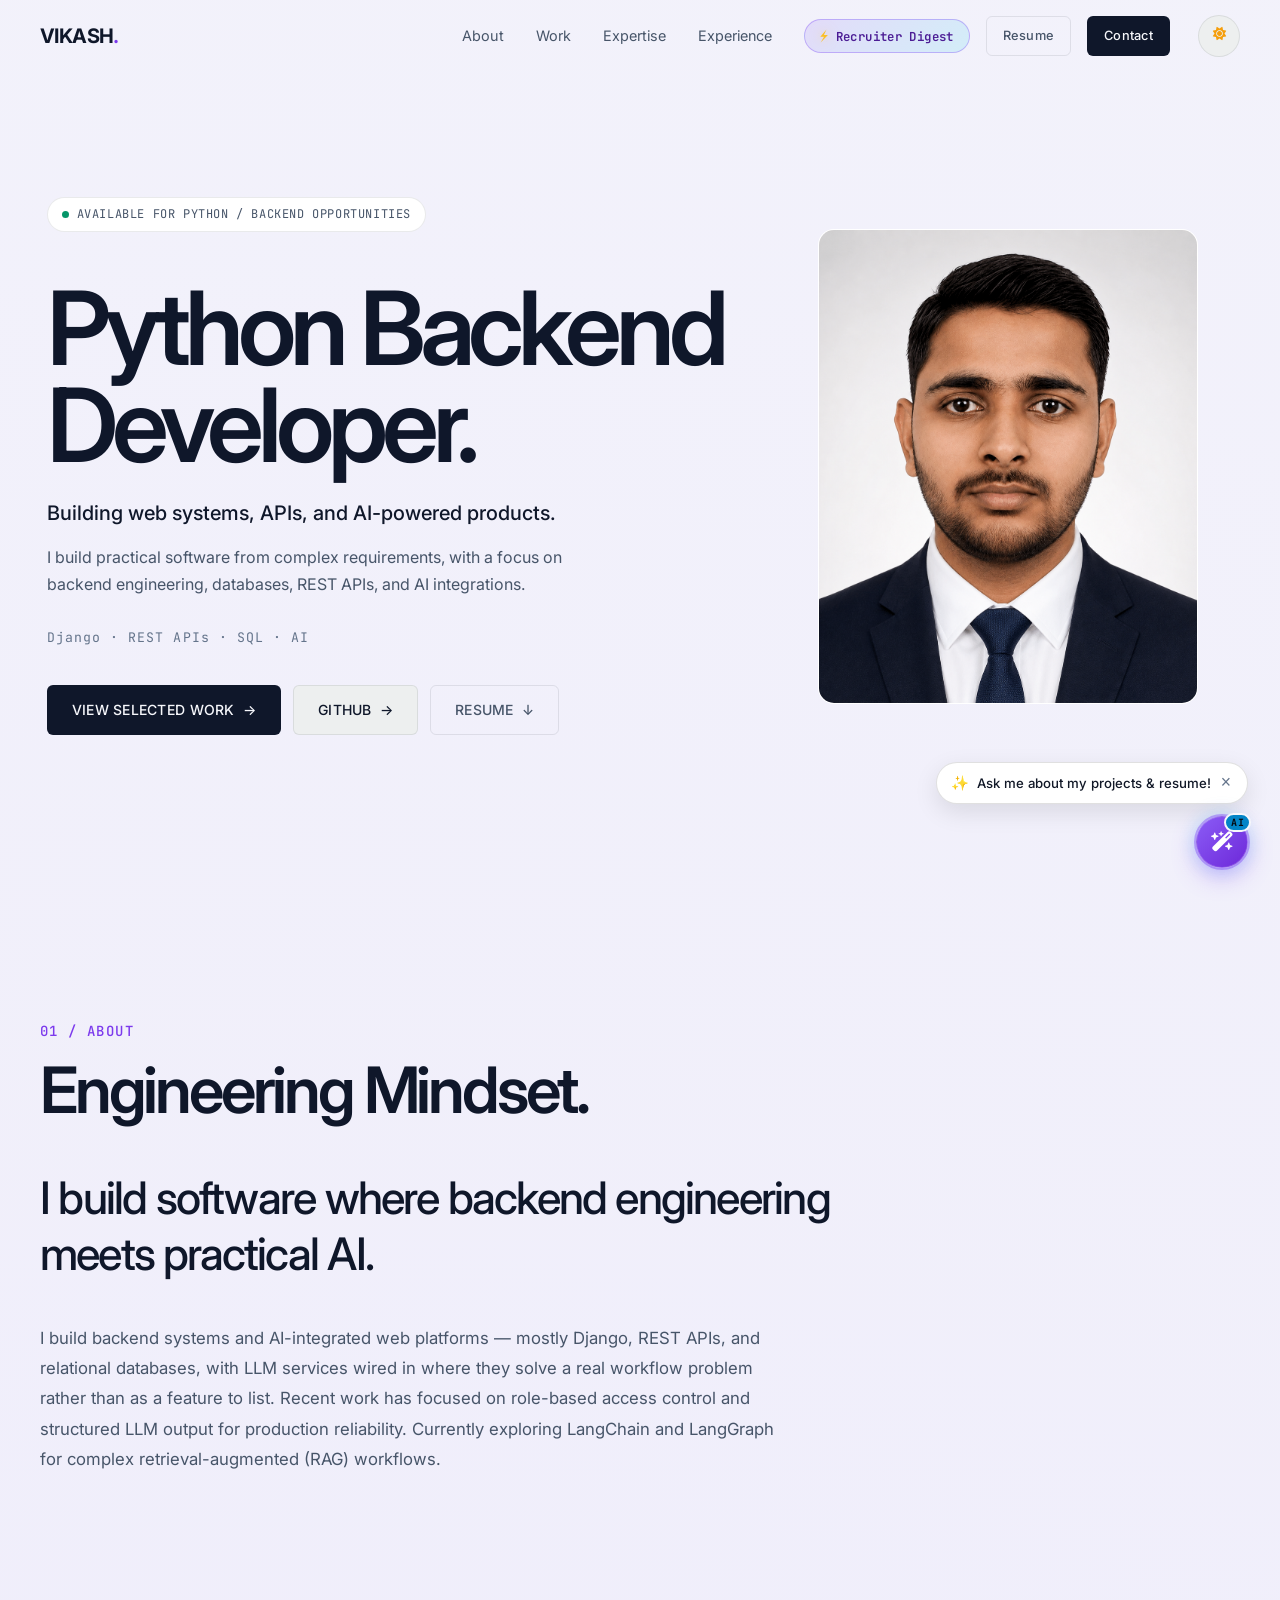
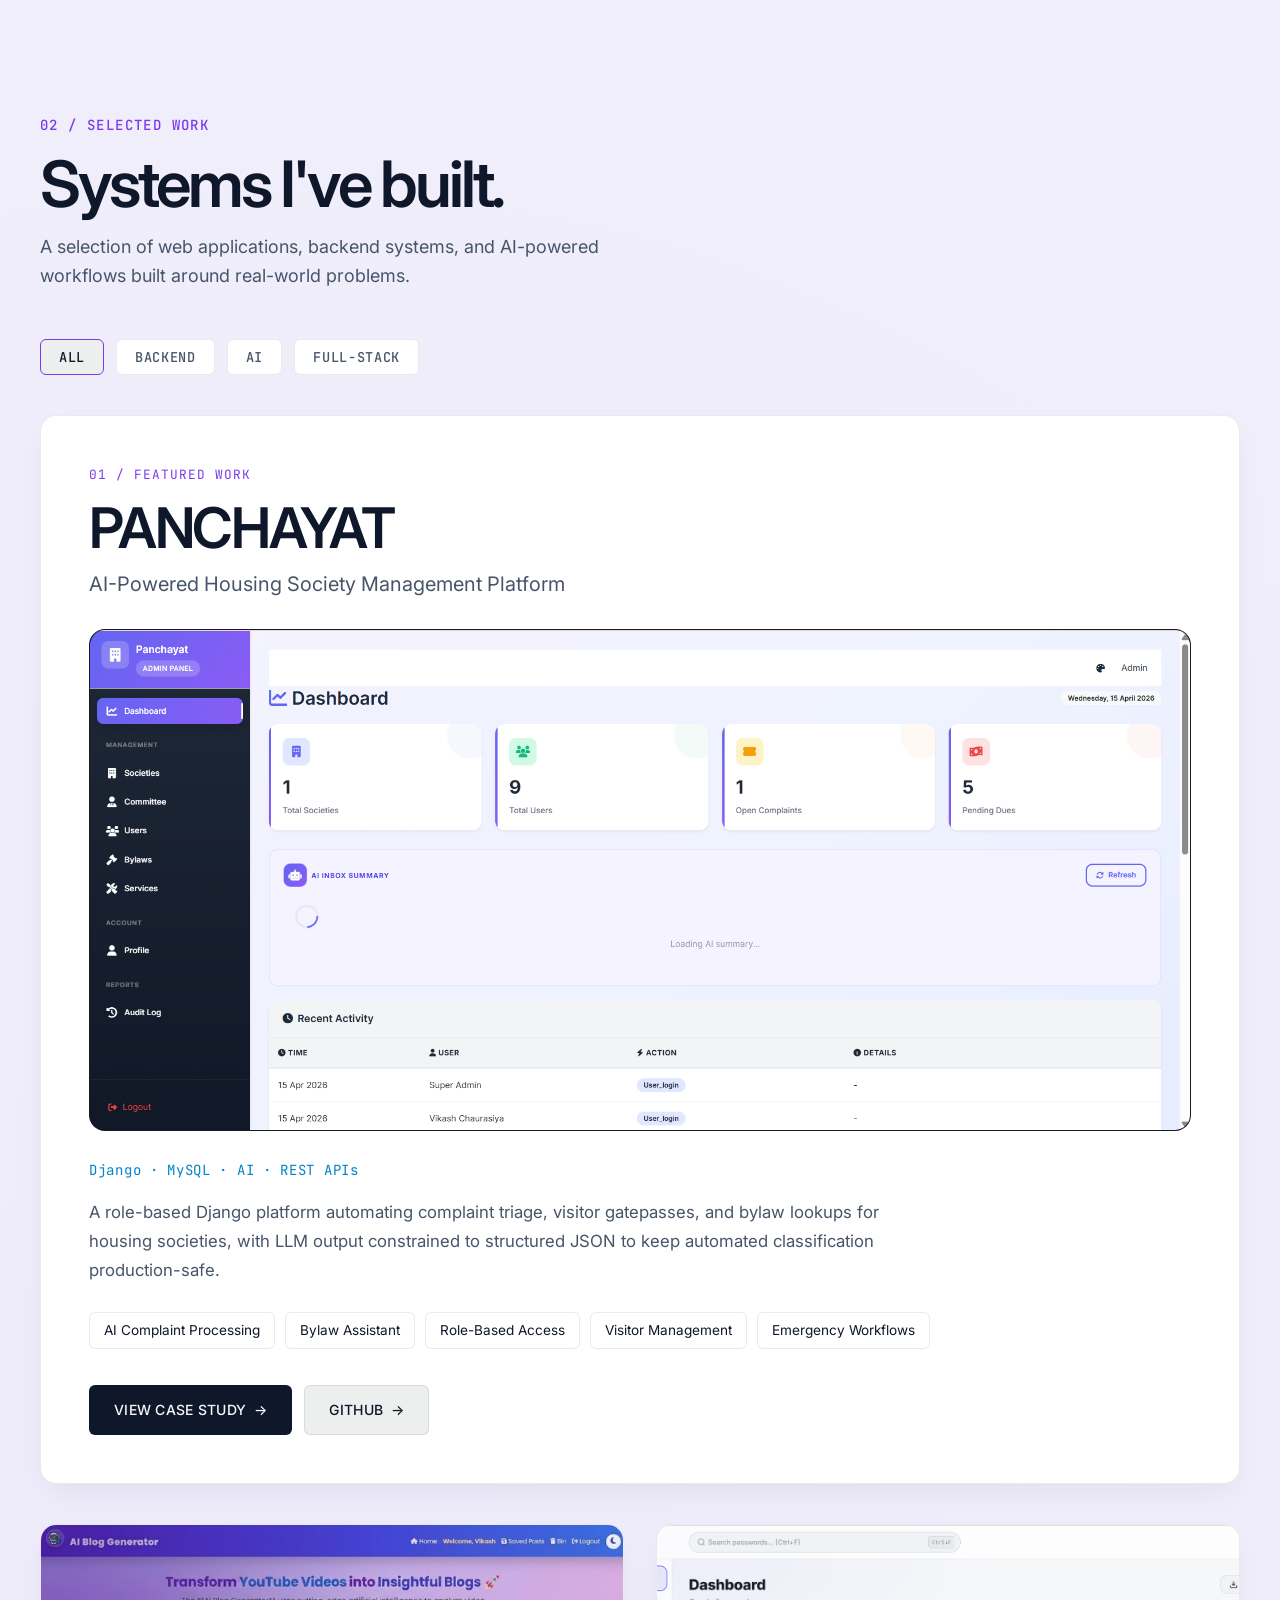
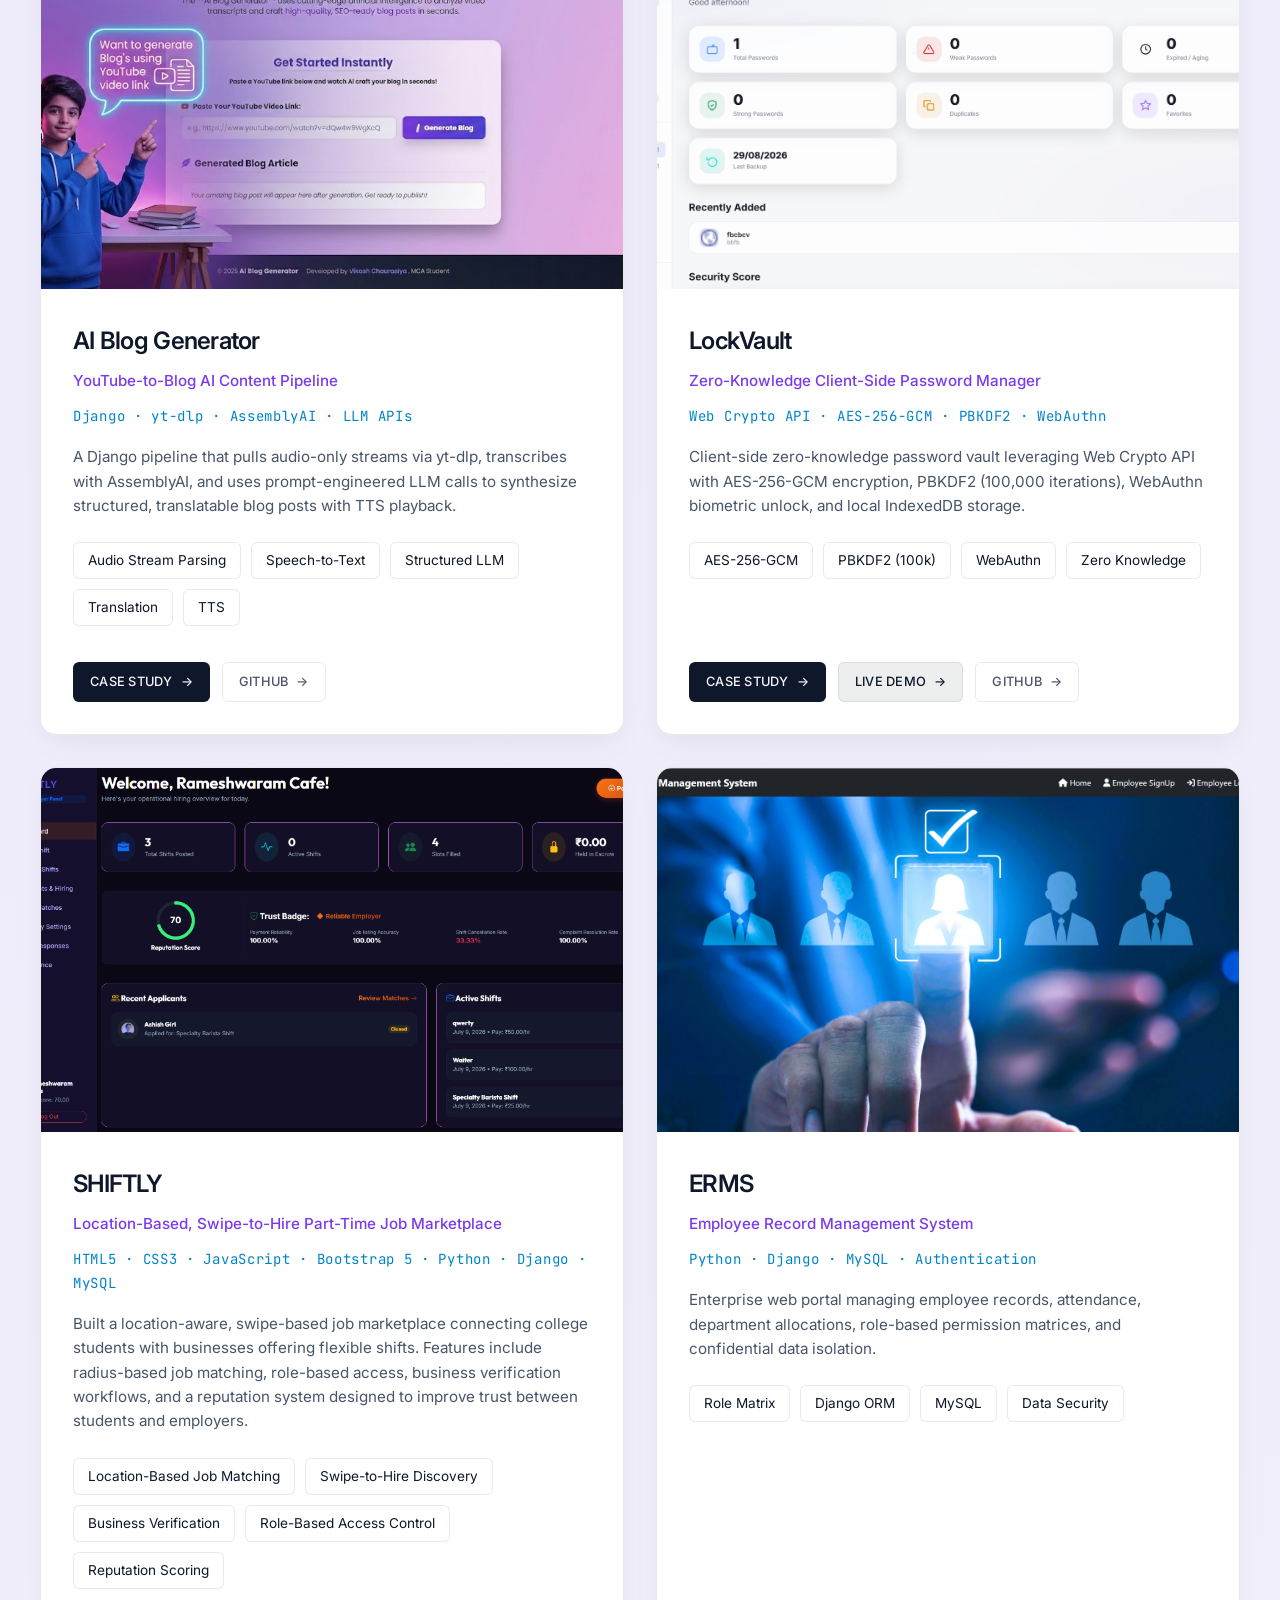
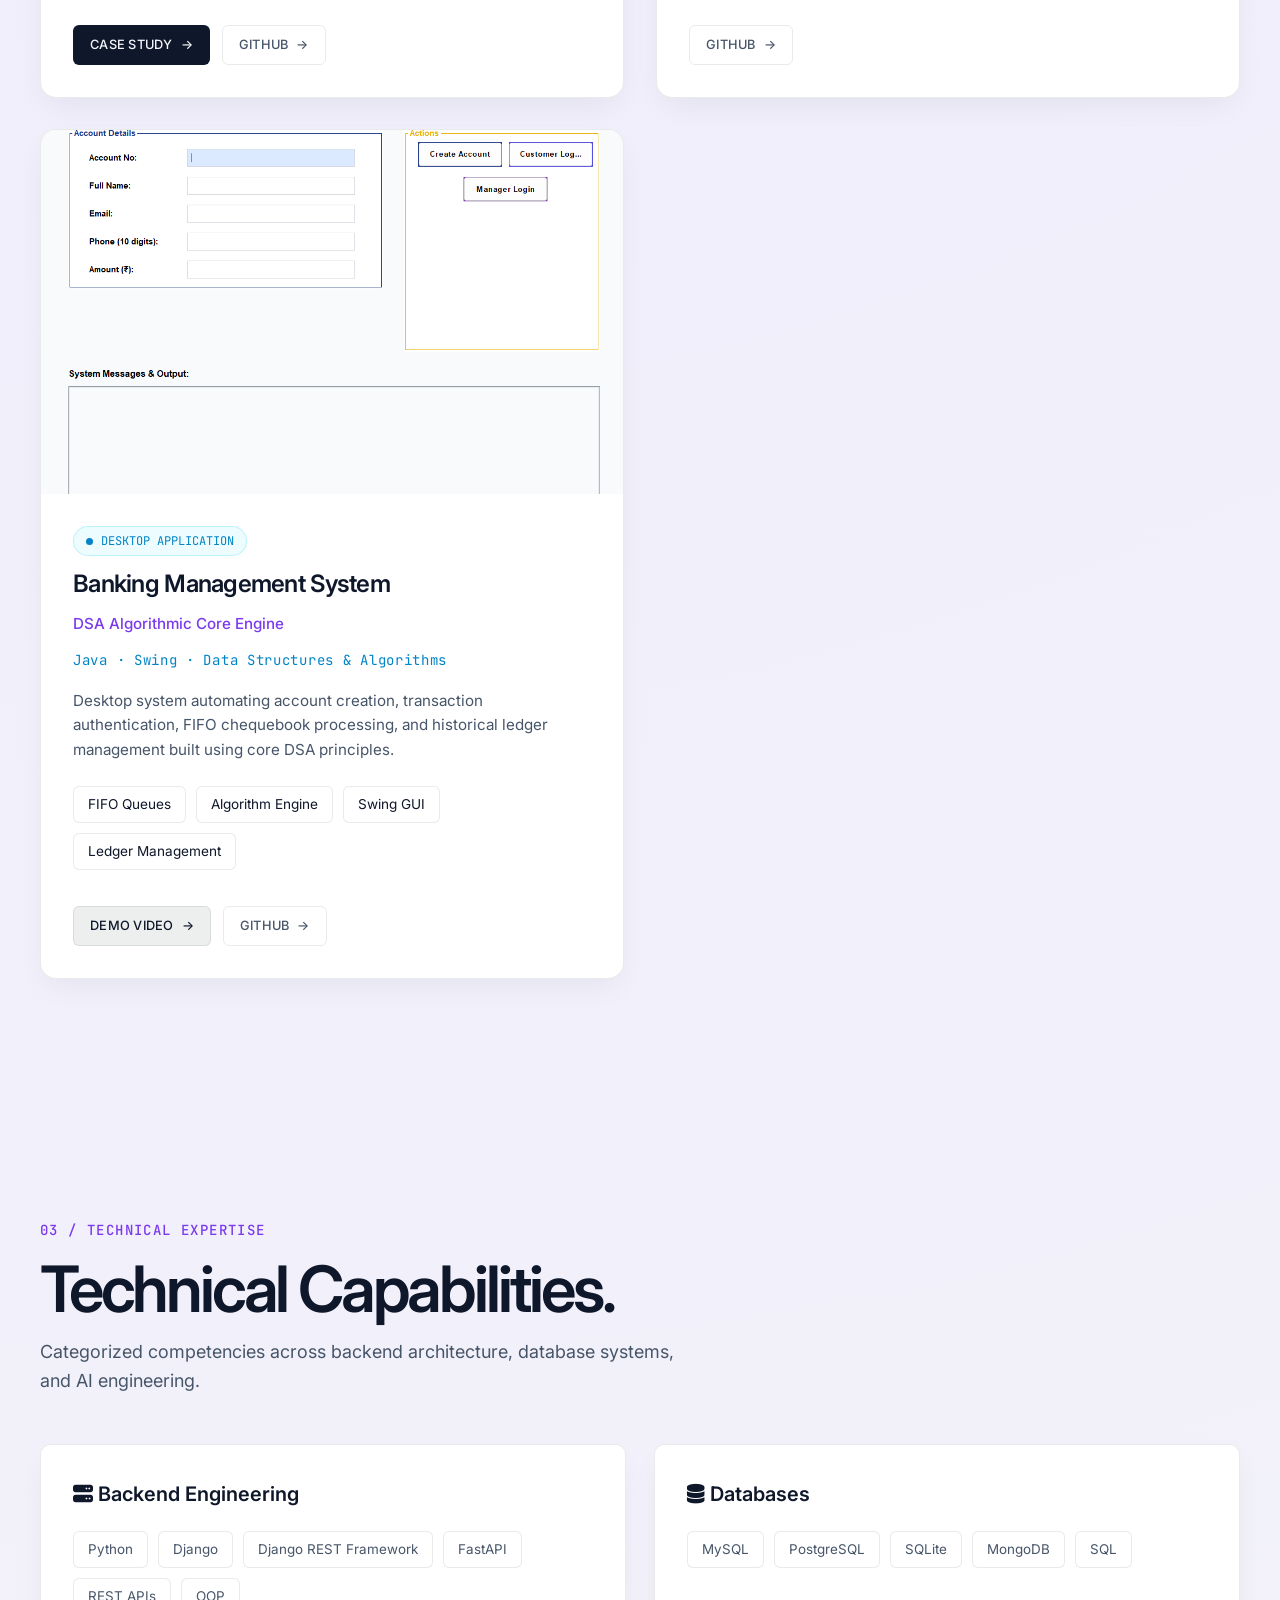
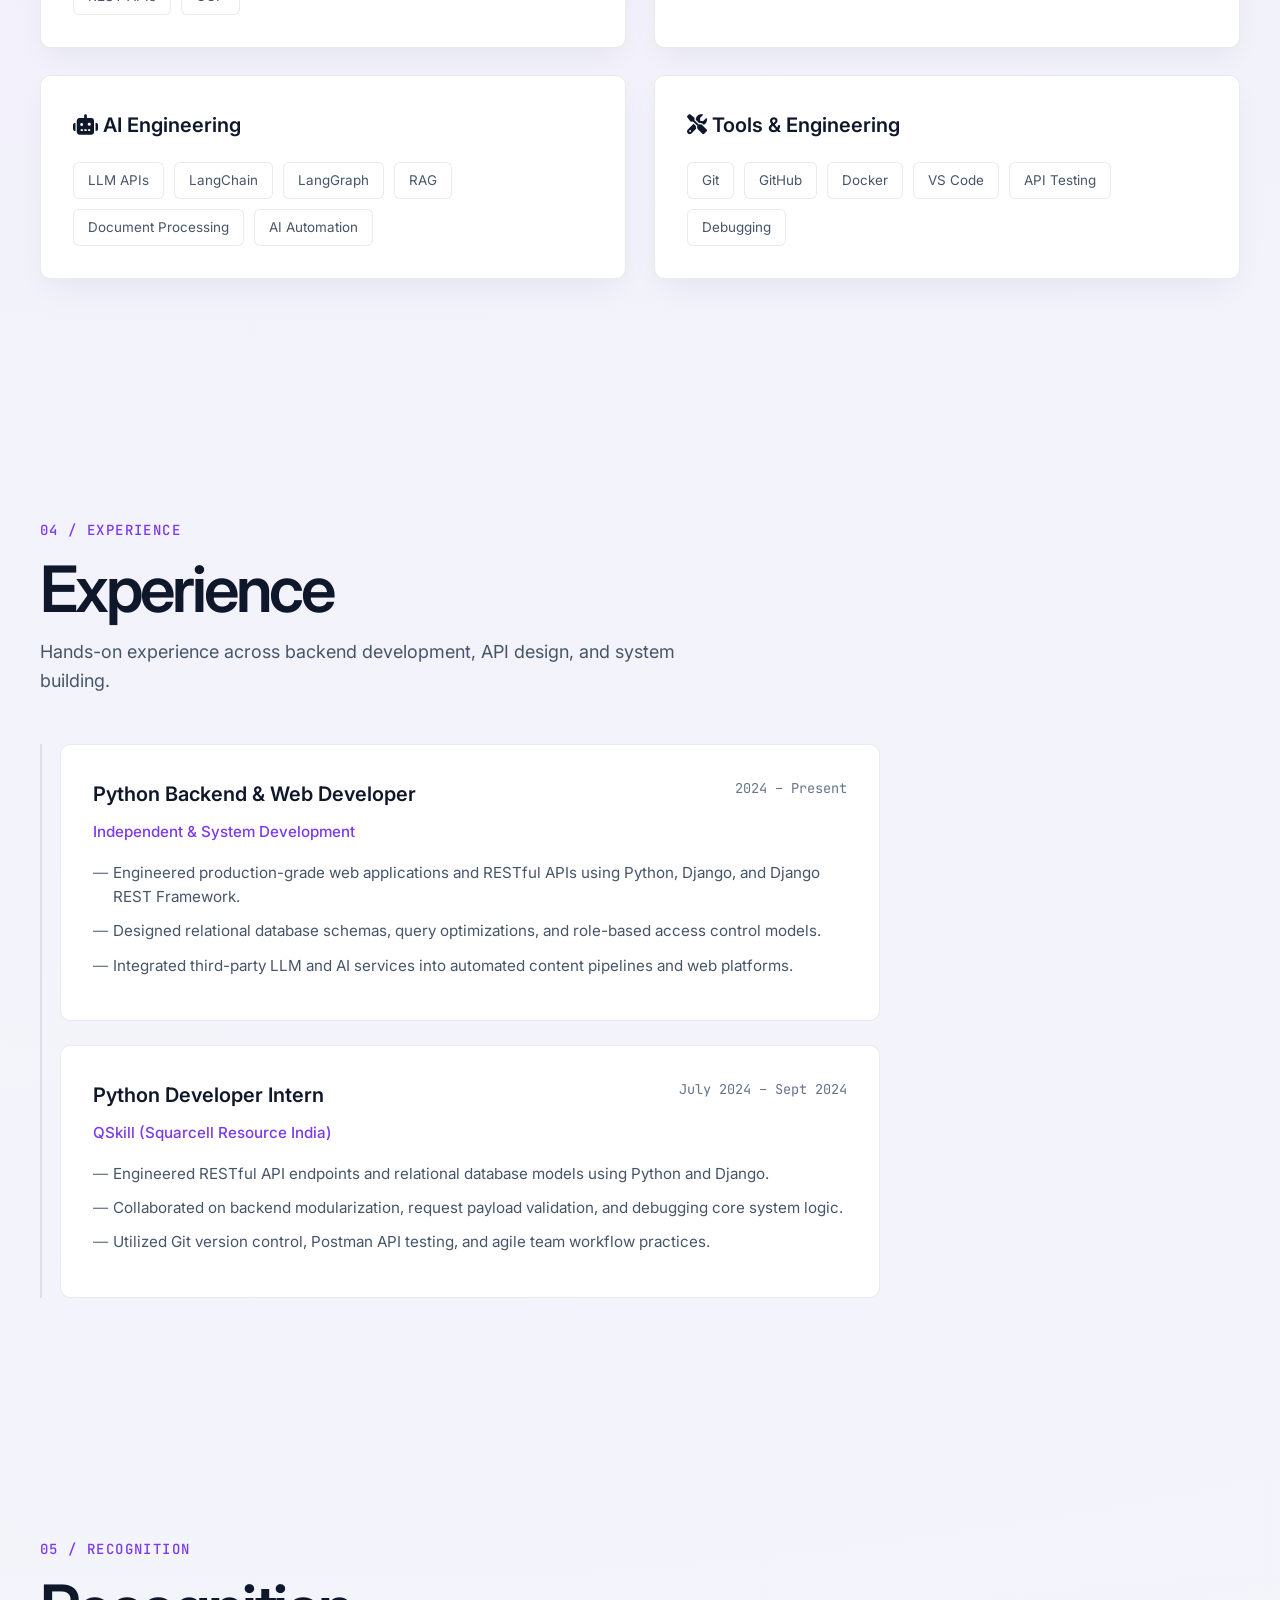
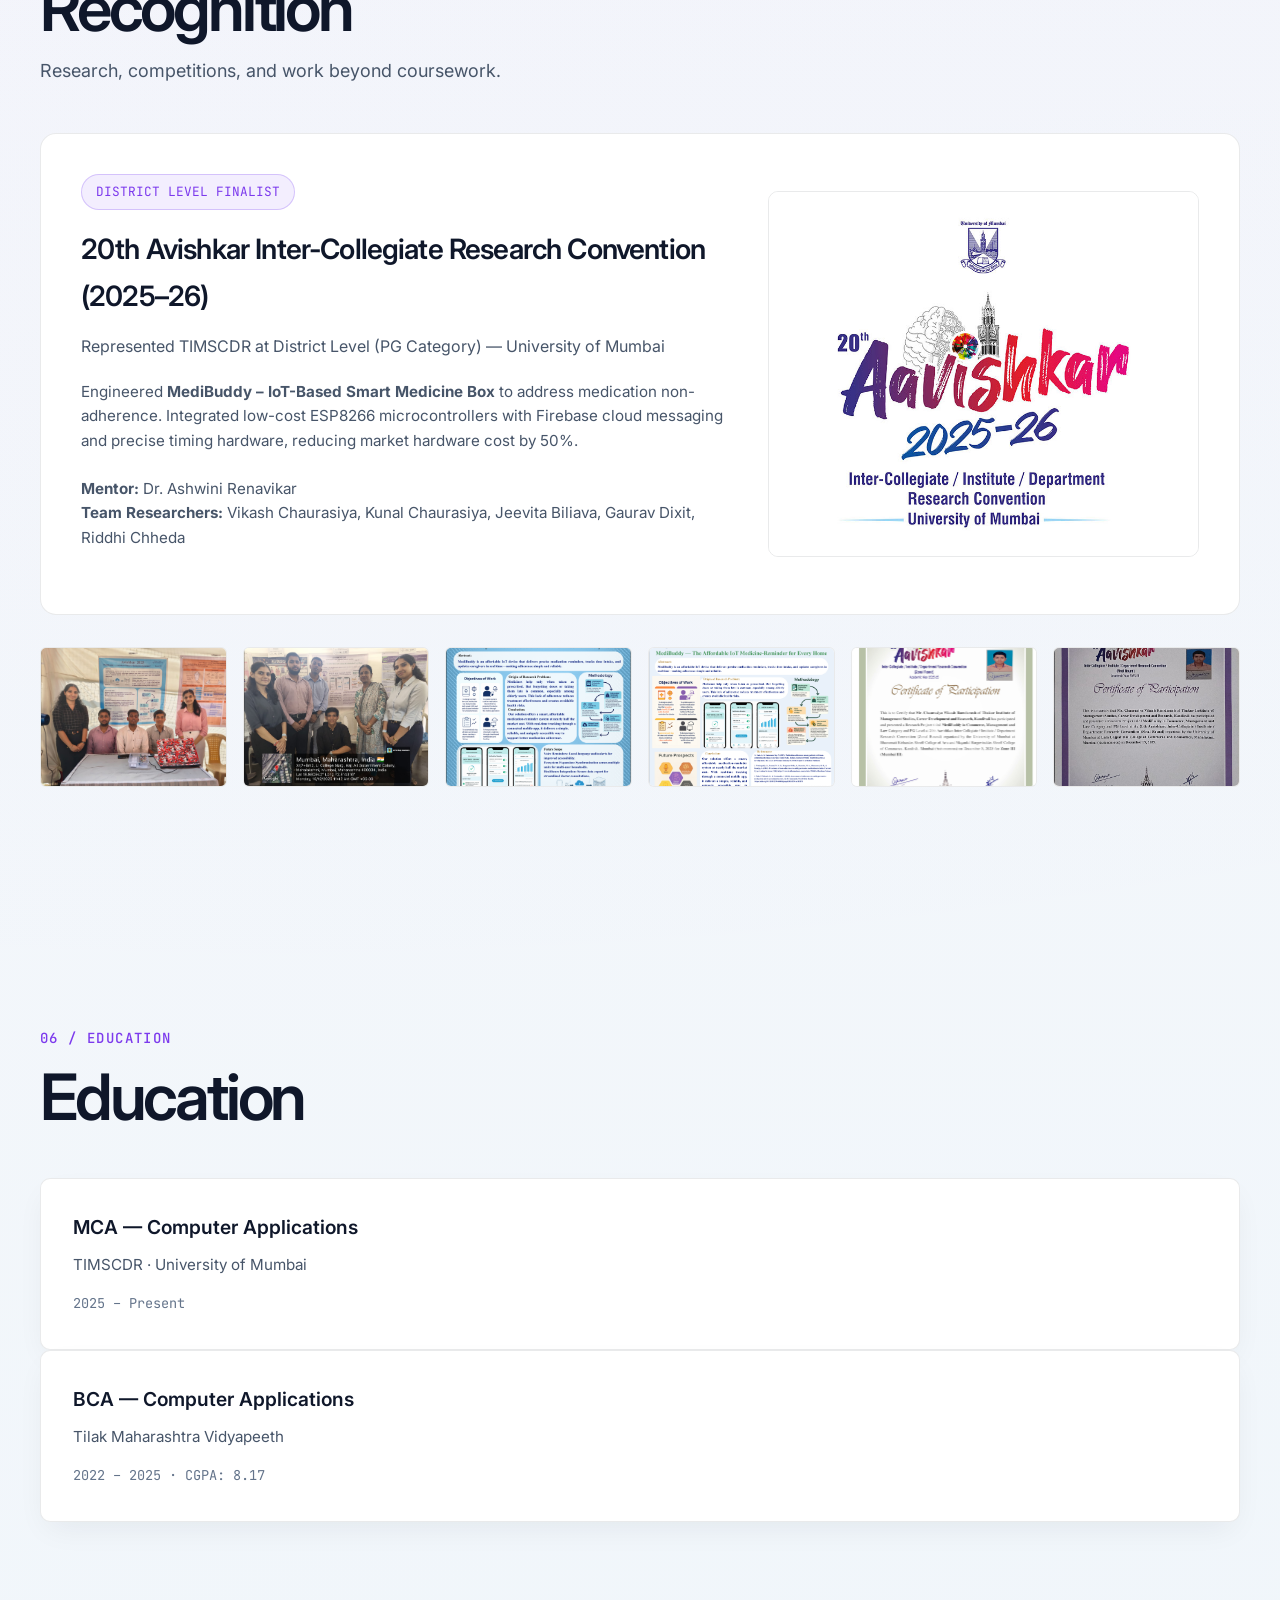
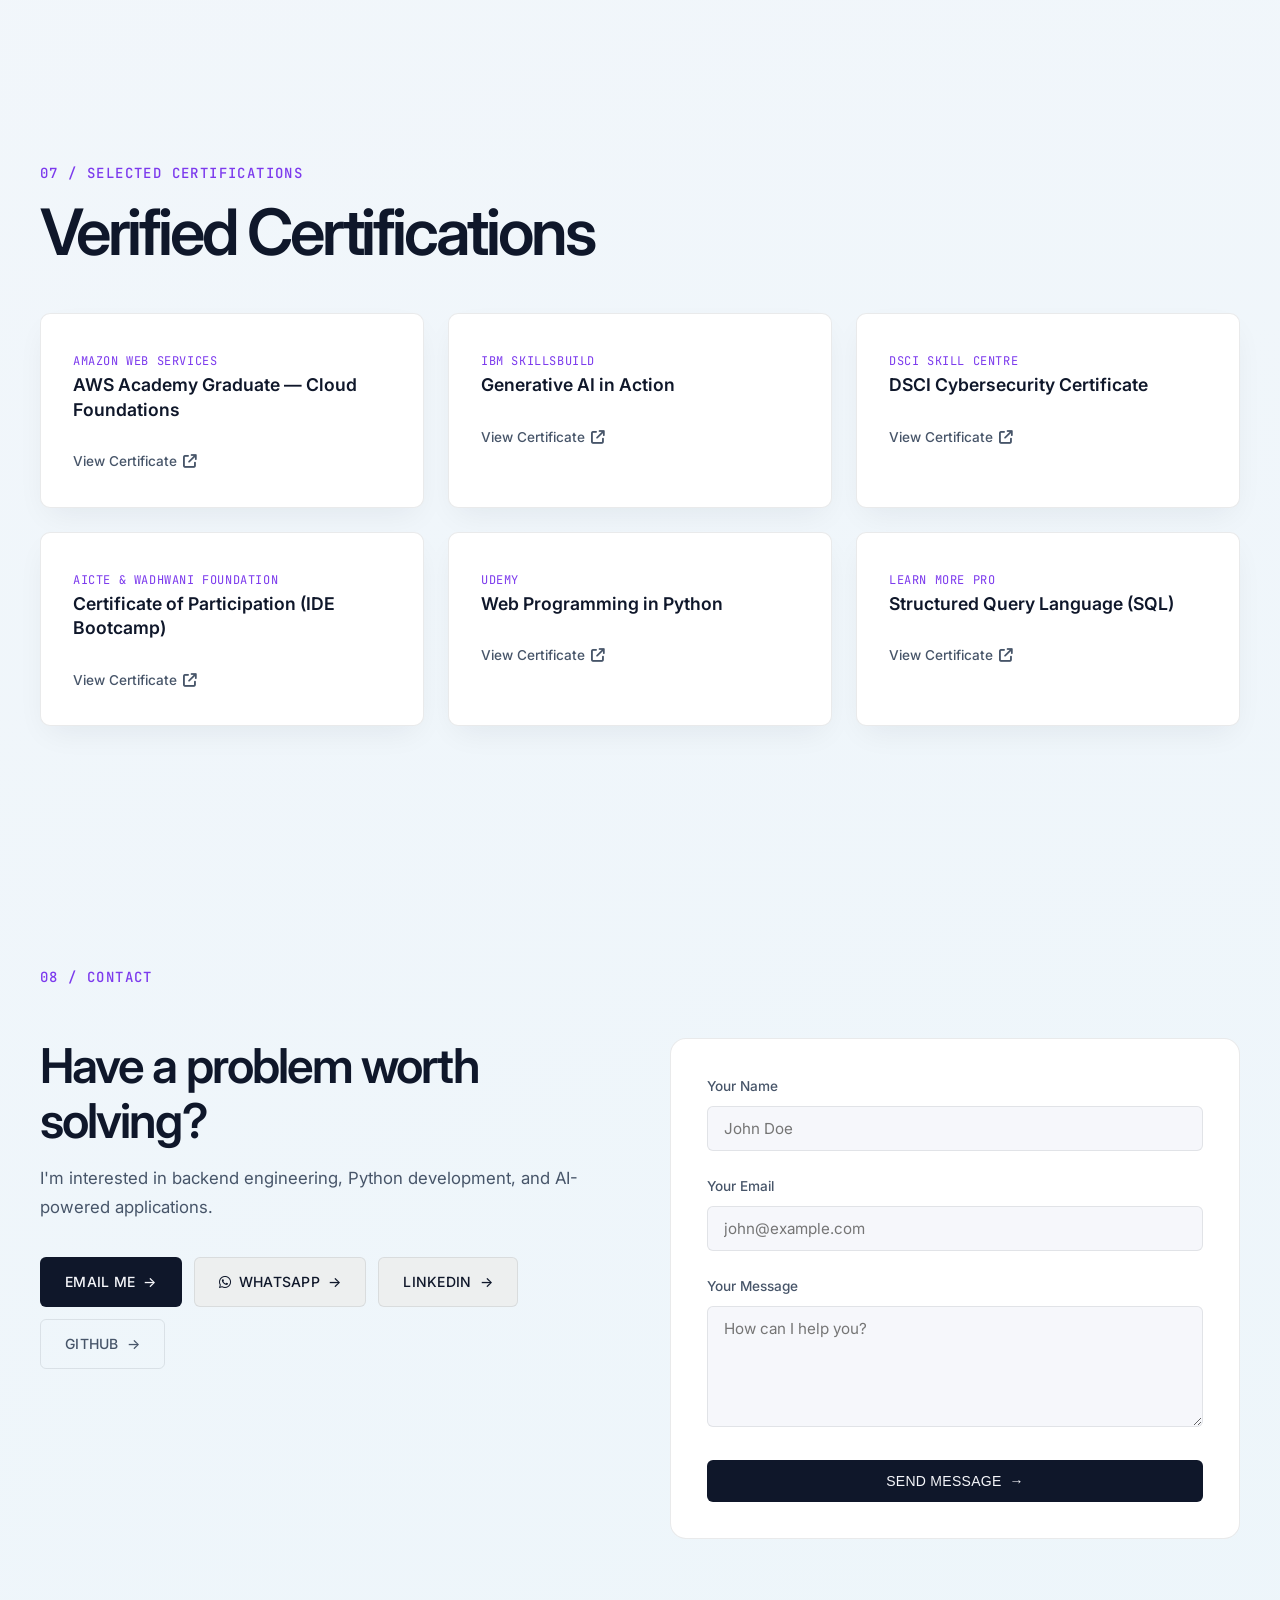
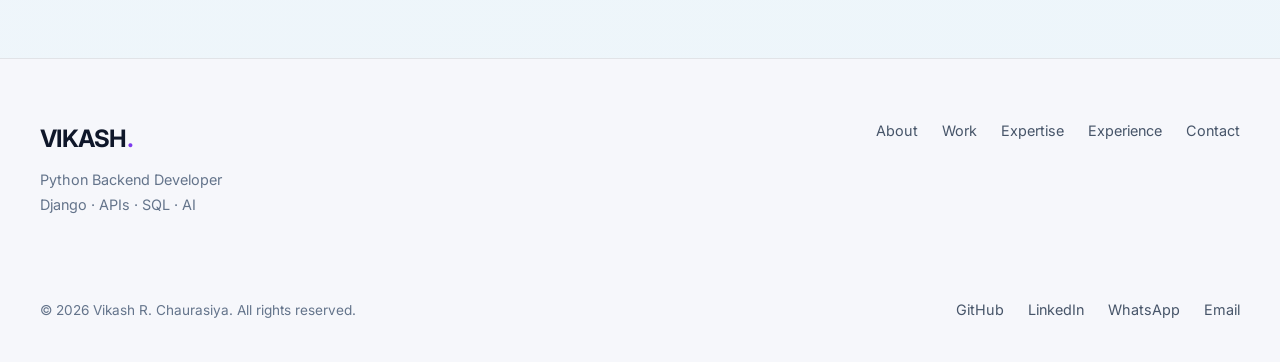
==== commit fefcdab5: "feat(ui): add 60-Second Recruiter Digest executive snapshot modal" ====
--- a/index.html
+++ b/index.html
@@ -26,6 +26,10 @@
                     <a href="#expertise" class="nav-item">Expertise</a>
                     <a href="#experience" class="nav-item">Experience</a>
                     <div class="nav-actions">
+                        <button class="btn-recruiter-digest" id="recruiterDigestNavBtn"
+                            title="60-Second Recruiter Digest">
+                            <span class="zap-icon">⚡</span> <span>Recruiter Digest</span>
+                        </button>
                         <a href="Vikash resume.pdf" target="_blank" class="btn outline small">Resume</a>
                         <a href="#contact" class="btn primary small">Contact</a>
                         <button class="theme-toggle-btn" id="themeToggle" aria-label="Toggle Theme"
@@ -38,11 +42,17 @@
                     </div>
                 </div>
 
-                <button class="hamburger" id="hamburger" aria-label="Toggle Navigation Menu">
-                    <span></span>
-                    <span></span>
-                    <span></span>
-                </button>
+                <div class="nav-mobile-controls">
+                    <button class="btn-recruiter-mobile-quick" id="recruiterDigestMobileQuickBtn"
+                        aria-label="Open 60-Second Recruiter Digest">
+                        <span class="zap-icon">⚡</span> <span>Digest</span>
+                    </button>
+                    <button class="hamburger" id="hamburger" aria-label="Toggle Navigation Menu">
+                        <span></span>
+                        <span></span>
+                        <span></span>
+                    </button>
+                </div>
             </div>
         </nav>
     </header>
@@ -54,9 +64,12 @@
             <div class="container">
                 <div class="hero-grid">
                     <div class="hero-content">
-                        <div class="hero-status hero-animate-status">
-                            <span class="status-dot"></span>
-                            <span>AVAILABLE FOR PYTHON / BACKEND OPPORTUNITIES</span>
+                        <div class="hero-status-row hero-animate-status">
+                            <div class="hero-status">
+                                <span class="status-dot"></span>
+                                <span>AVAILABLE FOR PYTHON / BACKEND OPPORTUNITIES</span>
+                            </div>
+
                         </div>
 
                         <h1 class="hero-title hero-animate-title">
@@ -77,6 +90,7 @@
                         </div>
 
                         <div class="hero-actions hero-animate-actions">
+
                             <a href="#work" class="btn primary">VIEW SELECTED WORK <span class="arrow">→</span></a>
                             <a href="https://github.com/Vikash97600" target="_blank" rel="noopener"
                                 class="btn secondary">GITHUB <span class="arrow">→</span></a>
@@ -245,16 +259,20 @@
                     <!-- SHIFTLY -->
                     <article class="project-card reveal-on-scroll stagger-2" data-category="backend full-stack">
                         <div class="project-media">
-                            <img src="assets/images/shiftly.png" alt="SHIFTLY Part-Time Job Marketplace Platform Dashboard"
-                                loading="lazy">
+                            <img src="assets/images/shiftly.png"
+                                alt="SHIFTLY Part-Time Job Marketplace Platform Dashboard" loading="lazy">
                         </div>
                         <div class="project-content">
                             <div>
                                 <h3 class="project-title">SHIFTLY</h3>
                                 <p class="project-subtitle">Location-Based, Swipe-to-Hire Part-Time Job Marketplace</p>
-                                <div class="featured-tech-line">HTML5 · CSS3 · JavaScript · Bootstrap 5 · Python · Django · MySQL</div>
+                                <div class="featured-tech-line">HTML5 · CSS3 · JavaScript · Bootstrap 5 · Python ·
+                                    Django · MySQL</div>
                                 <p class="project-desc">
-                                    Built a location-aware, swipe-based job marketplace connecting college students with businesses offering flexible shifts. Features include radius-based job matching, role-based access, business verification workflows, and a reputation system designed to improve trust between students and employers.
+                                    Built a location-aware, swipe-based job marketplace connecting college students with
+                                    businesses offering flexible shifts. Features include radius-based job matching,
+                                    role-based access, business verification workflows, and a reputation system designed
+                                    to improve trust between students and employers.
                                 </p>
                                 <div class="feature-tags-list">
                                     <span class="feature-tag-item">Location-Based Job Matching</span>
@@ -431,7 +449,7 @@
                         </ul>
                     </div>
 
-                    <!-- <div class="experience-card reveal-on-scroll stagger-2">
+                    <div class="experience-card reveal-on-scroll stagger-2">
                         <div class="experience-header">
                             <h3 class="experience-role">Python Developer Intern</h3>
                             <span class="experience-date">July 2024 – Sept 2024</span>
@@ -445,7 +463,7 @@
                             <li>Utilized Git version control, Postman API testing, and agile team workflow practices.
                             </li>
                         </ul>
-                    </div> -->
+                    </div>
                 </div>
             </div>
         </section>
@@ -644,8 +662,9 @@
                         <div class="contact-buttons">
                             <a href="mailto:vikashch97600@gmail.com" class="btn primary">EMAIL ME <span
                                     class="arrow">→</span></a>
-                            <a href="https://wa.me/919372483191?text=Hi%20Vikash,%20I%20saw%20your%20portfolio%20and%20would%20like%20to%20connect." target="_blank" rel="noopener"
-                                class="btn secondary"><i class="fa-brands fa-whatsapp"></i> WHATSAPP <span class="arrow">→</span></a>
+                            <a href="https://wa.me/919372483191?text=Hi%20Vikash,%20I%20saw%20your%20portfolio%20and%20would%20like%20to%20connect."
+                                target="_blank" rel="noopener" class="btn secondary"><i
+                                    class="fa-brands fa-whatsapp"></i> WHATSAPP <span class="arrow">→</span></a>
                             <a href="https://www.linkedin.com/in/vikash97600/" target="_blank" rel="noopener"
                                 class="btn secondary">LINKEDIN <span class="arrow">→</span></a>
                             <a href="https://github.com/Vikash97600" target="_blank" rel="noopener"
@@ -653,25 +672,40 @@
                         </div>
                     </div>
 
-                    <form action="https://formspree.io/f/mvgalzda" method="POST" class="contact-form">
+                    <form id="contactForm" class="contact-form" novalidate>
+                        <!-- Honeypot Anti-Spam Protection (Visually Hidden) -->
+                        <div class="form-group-hp" aria-hidden="true">
+                            <label for="contact_company">Do not fill this field</label>
+                            <input type="text" id="contact_company" name="_gotcha" tabindex="-1" autocomplete="off">
+                        </div>
+
                         <div class="form-group">
                             <label for="name">Your Name</label>
-                            <input type="text" id="name" name="name" placeholder="John Doe" required>
+                            <input type="text" id="name" name="name" placeholder="John Doe" required
+                                autocomplete="name">
+                            <span class="field-error" id="nameError">Please enter your name.</span>
                         </div>
 
                         <div class="form-group">
                             <label for="email">Your Email</label>
-                            <input type="email" id="email" name="email" placeholder="john@example.com" required>
+                            <input type="email" id="email" name="email" placeholder="john@example.com" required
+                                autocomplete="email">
+                            <span class="field-error" id="emailError">Please enter a valid email address.</span>
                         </div>
 
                         <div class="form-group">
                             <label for="message">Your Message</label>
                             <textarea id="message" name="message" rows="5" placeholder="How can I help you?"
                                 required></textarea>
-                        </div>
-
-                        <button type="submit" class="btn primary full-width">SEND MESSAGE <span
-                                class="arrow">→</span></button>
+                            <span class="field-error" id="messageError">Please enter your message.</span>
+                        </div>
+
+                        <button type="submit" id="contactSubmitBtn" class="btn primary full-width">
+                            <span class="btn-text">SEND MESSAGE</span> <span class="arrow">→</span>
+                        </button>
+
+                        <div id="contactStatus" class="contact-status" role="status" aria-live="polite"
+                            style="display: none;"></div>
                     </form>
                 </div>
             </div>
@@ -701,12 +735,303 @@
                 <div class="footer-nav">
                     <a href="https://github.com/Vikash97600" target="_blank" rel="noopener">GitHub</a>
                     <a href="https://www.linkedin.com/in/vikash97600/" target="_blank" rel="noopener">LinkedIn</a>
-                    <a href="https://wa.me/919372483191?text=Hi%20Vikash,%20I%20saw%20your%20portfolio%20and%20would%20like%20to%20connect." target="_blank" rel="noopener">WhatsApp</a>
+                    <a href="https://wa.me/919372483191?text=Hi%20Vikash,%20I%20saw%20your%20portfolio%20and%20would%20like%20to%20connect."
+                        target="_blank" rel="noopener">WhatsApp</a>
                     <a href="mailto:vikashch97600@gmail.com">Email</a>
                 </div>
             </div>
         </div>
     </footer>
+
+    <!-- ==========================================================================
+         60-SECOND RECRUITER SNAPSHOT MODAL (EXECUTIVE DIGEST)
+         ========================================================================== -->
+    <div class="recruiter-modal-overlay" id="recruiterModal" aria-hidden="true" role="dialog"
+        aria-labelledby="digestModalTitle">
+        <div class="recruiter-modal-backdrop" id="recruiterBackdrop"></div>
+        <div class="recruiter-modal-container">
+            <!-- Modal Header -->
+            <div class="recruiter-modal-header">
+                <div class="header-left">
+                    <!-- Desktop Header Content -->
+                    <div class="desktop-header-content">
+
+                        <h2 id="digestModalTitle" class="digest-headline">Vikash R. Chaurasiya</h2>
+                        <p class="digest-subheading">
+                            <span class="role-highlight">Python Backend Developer</span> · REST APIs · Relational
+                            Databases · Practical AI Systems
+                        </p>
+                    </div>
+                    <!-- Mobile Compact Header Bar -->
+                    <div class="mobile-header-bar">
+                        <span class="mobile-bar-icon">⚡</span>
+                        <span class="mobile-bar-title">Recruiter Digest</span>
+                    </div>
+                </div>
+                <div class="header-right">
+                    <div class="availability-badge">
+                        <span class="status-dot"></span>
+                        <span>Open for Immediate Opportunities</span>
+                    </div>
+                    <a href="Vikash resume.pdf" target="_blank" class="mobile-header-resume-btn"
+                        aria-label="Download Resume PDF">
+                        <i class="fa-solid fa-file-arrow-down"></i> <span>Resume</span>
+                    </a>
+                    <button class="modal-close-icon" id="recruiterModalClose" aria-label="Close Recruiter Digest">
+                        <i class="fa-solid fa-xmark"></i>
+                    </button>
+                </div>
+            </div>
+
+            <!-- Modal Content (Scrollable) -->
+            <div class="recruiter-modal-body">
+                <!-- Mobile Candidate Intro Hero (visible on mobile only) -->
+                <div class="mobile-digest-hero">
+                    <div class="mobile-hero-meta">
+                        <span class="digest-pill"><span class="zap-icon">⚡</span> EXECUTIVE SNAPSHOT</span>
+                        <span class="availability-badge-mobile">
+                            <span class="status-dot"></span>
+                            <span>Immediate Joiner</span>
+                        </span>
+                    </div>
+                    <h2 class="mobile-hero-name">Vikash R. Chaurasiya</h2>
+                    <p class="mobile-hero-role">
+                        <span class="role-highlight">Python Backend Developer</span> · REST APIs · Relational Databases
+                        · Practical AI Systems
+                    </p>
+                    <div class="mobile-quick-actions">
+                        <a href="Vikash resume.pdf" target="_blank" class="mobile-quick-cta primary">
+                            <i class="fa-solid fa-file-arrow-down"></i> Resume PDF
+                        </a>
+                        <a href="https://wa.me/919372483191?text=Hi%20Vikash,%20I%20reviewed%20your%2060-second%20recruiter%20digest%20and%20would%20like%20to%20connect%20regarding%20an%20opportunity."
+                            target="_blank" rel="noopener" class="mobile-quick-cta whatsapp">
+                            <i class="fa-brands fa-whatsapp"></i> WhatsApp
+                        </a>
+                        <a href="mailto:vikashch97600@gmail.com?subject=Opportunity%20Discussion%20-%20Vikash%20Chaurasiya"
+                            class="mobile-quick-cta email">
+                            <i class="fa-solid fa-envelope"></i> Email
+                        </a>
+                    </div>
+                </div>
+
+                <!-- Fast-Facts Quick Signals Matrix -->
+                <div class="digest-matrix-grid">
+                    <div class="matrix-card">
+                        <div class="matrix-label"><i class="fa-solid fa-code"></i> CORE STACK</div>
+                        <div class="matrix-value">Python · Django · REST APIs · MySQL · PostgreSQL</div>
+                    </div>
+                    <div class="matrix-card">
+                        <div class="matrix-label"><i class="fa-solid fa-graduation-cap"></i> EDUCATION</div>
+                        <div class="matrix-value">MCA (TIMSCDR, 2025–27) · BCA (TMV, 8.17 CGPA)</div>
+                    </div>
+                    <div class="matrix-card">
+                        <div class="matrix-label"><i class="fa-solid fa-trophy"></i> RECOGNITION</div>
+                        <div class="matrix-value">1st Place GenAI Ignite '26 · Avishkar Research Finalist</div>
+                    </div>
+                    <div class="matrix-card">
+                        <div class="matrix-label"><i class="fa-solid fa-location-dot"></i> LOCATION</div>
+                        <div class="matrix-value">Mumbai, Maharashtra · Open to Remote & Relocation</div>
+                    </div>
+                </div>
+
+                <!-- Section: Top 3 Flagship Projects with Quantified Impact -->
+                <div class="digest-section">
+                    <div class="section-title-strip">
+                        <span class="section-index">01</span>
+                        <h3>Top 3 Flagship Projects (With Measured Impact)</h3>
+                    </div>
+
+                    <div class="digest-projects-list">
+                        <!-- Project 1: Panchayat -->
+                        <div class="digest-project-item">
+                            <div class="project-item-top">
+                                <div>
+                                    <h4 class="item-title">1. PANCHAYAT — AI-Powered Housing Society Management</h4>
+                                    <div class="item-stack">Python · Django · MySQL · Google Gemini API · REST APIs
+                                    </div>
+                                </div>
+                                <div class="item-links">
+                                    <a href="projects/panchayat.html" class="quick-link">Case Study →</a>
+                                    <a href="https://github.com/Vikash97600/Panchayat-housing-society" target="_blank"
+                                        rel="noopener" class="quick-link">GitHub →</a>
+                                </div>
+                            </div>
+                            <div class="impact-metrics-strip">
+                                <span class="metric-pill"><strong>10+</strong> Smart Modules</span>
+                                <span class="metric-pill"><strong>4</strong> User Roles (RBAC)</span>
+                                <span class="metric-pill"><strong>1000+</strong> Residents Supported</span>
+                                <span class="metric-pill"><strong>70%+</strong> Efficiency Improvement</span>
+                            </div>
+                            <p class="item-desc">
+                                Engineered a full-stack platform managing society workflows with custom 4-role RBAC.
+                                Automated resident complaint triage and categorization by constraining LLM responses to
+                                strict JSON schemas to guarantee zero parsing errors; integrated multilingual voice
+                                bylaw querying and visitor gatepass verification.
+                            </p>
+                        </div>
+
+                        <!-- Project 2: SHIFTLY -->
+                        <div class="digest-project-item">
+                            <div class="project-item-top">
+                                <div>
+                                    <h4 class="item-title">2. SHIFTLY — Location-Based, Swipe-to-Hire Part-Time Job
+                                        Marketplace</h4>
+                                    <div class="item-stack">Python · Django · MySQL · Bootstrap 5 · JavaScript</div>
+                                </div>
+                                <div class="item-links">
+                                    <a href="projects/shiftly.html" class="quick-link">Case Study →</a>
+                                    <a href="https://github.com/Vikash97600/SHIFTLY" target="_blank" rel="noopener"
+                                        class="quick-link">GitHub →</a>
+                                </div>
+                            </div>
+                            <div class="impact-metrics-strip">
+                                <span class="metric-pill"><strong>Radius-Based</strong> Matching Engine</span>
+                                <span class="metric-pill"><strong>Dual Trust</strong> Reputation Scoring</span>
+                                <span class="metric-pill"><strong>Admin Moderation</strong> Audit Trail</span>
+                                <span class="metric-pill"><strong>Multi-Tenant</strong> Separation</span>
+                            </div>
+                            <p class="item-desc">
+                                Built a location-aware hiring platform linking college students to nearby flexible
+                                shifts. Engineered server-side proximity calculation against custom business hiring
+                                radiuses, a multi-step enterprise verification workflow to prevent fraudulent job
+                                postings, and an immutable admin activity log.
+                            </p>
+                        </div>
+
+                        <!-- Project 3: LockVault -->
+                        <div class="digest-project-item">
+                            <div class="project-item-top">
+                                <div>
+                                    <h4 class="item-title">3. LOCKVAULT — Zero-Knowledge Client-Side Password Vault</h4>
+                                    <div class="item-stack">Web Crypto API · AES-256-GCM · PBKDF2 (100k) · WebAuthn ·
+                                        IndexedDB</div>
+                                </div>
+                                <div class="item-links">
+                                    <a href="https://lock-vault-phi.vercel.app/" target="_blank" rel="noopener"
+                                        class="quick-link primary-link">Live Demo →</a>
+                                    <a href="projects/lockvault.html" class="quick-link">Case Study →</a>
+                                    <a href="https://github.com/Vikash97600/LockVault" target="_blank" rel="noopener"
+                                        class="quick-link">GitHub →</a>
+                                </div>
+                            </div>
+                            <div class="impact-metrics-strip">
+                                <span class="metric-pill"><strong>100,000</strong> PBKDF2 Iterations</span>
+                                <span class="metric-pill"><strong>0 Bytes</strong> Server Data Footprint</span>
+                                <span class="metric-pill"><strong>Sub-100ms</strong> Crypto Operations</span>
+                                <span class="metric-pill"><strong>WebAuthn</strong> Biometric Passkeys</span>
+                            </div>
+                            <p class="item-desc">
+                                Architected a zero-knowledge credential vault executing entirely in browser memory. Key
+                                derivation via PBKDF2 SHA-256 with 100,000 rounds protects against offline brute-force,
+                                while WebAuthn biometric passkeys enable passwordless re-authentication with local
+                                encrypted IndexedDB persistence.
+                            </p>
+                        </div>
+                    </div>
+                </div>
+
+                <!-- Section: Complete Technical Capabilities Matrix -->
+                <div class="digest-section">
+                    <div class="section-title-strip">
+                        <span class="section-index">02</span>
+                        <h3>Technical Skills Taxonomy</h3>
+                    </div>
+                    <div class="skills-taxonomy-grid">
+                        <div class="taxonomy-col">
+                            <h5>Backend Engineering</h5>
+                            <div class="mini-pills">
+                                <span>Python (Advanced)</span>
+                                <span>Django</span>
+                                <span>Django REST Framework</span>
+                                <span>FastAPI (Foundational)</span>
+                                <span>Flask</span>
+                                <span>OOP / Design Patterns</span>
+                            </div>
+                        </div>
+                        <div class="taxonomy-col">
+                            <h5>Databases & ORM</h5>
+                            <div class="mini-pills">
+                                <span>MySQL</span>
+                                <span>PostgreSQL</span>
+                                <span>SQLite</span>
+                                <span>Django ORM</span>
+                                <span>Query Optimization</span>
+                                <span>Schema Modeling</span>
+                            </div>
+                        </div>
+                        <div class="taxonomy-col">
+                            <h5>AI, Security & APIs</h5>
+                            <div class="mini-pills">
+                                <span>LLM APIs (Gemini, Groq)</span>
+                                <span>Structured JSON Output</span>
+                                <span>Prompt Engineering</span>
+                                <span>Web Crypto (AES-256-GCM)</span>
+                                <span>Role-Based Access Control</span>
+                                <span>CSRF & Session Security</span>
+                            </div>
+                        </div>
+                        <div class="taxonomy-col">
+                            <h5>Tools, DevOps & Practices</h5>
+                            <div class="mini-pills">
+                                <span>Git & GitHub</span>
+                                <span>Postman API Testing</span>
+                                <span>Docker</span>
+                                <span>Netlify & Vercel</span>
+                                <span>VS Code</span>
+                                <span>Agile Collaboration</span>
+                            </div>
+                        </div>
+                    </div>
+                </div>
+
+                <!-- Section: Practical Experience & Internships -->
+                <div class="digest-section">
+                    <div class="section-title-strip">
+                        <span class="section-index">03</span>
+                        <h3>Experience & Internship Highlights</h3>
+                    </div>
+                    <div class="digest-exp-cards">
+                        <div class="digest-exp-item">
+                            <div class="exp-head">
+                                <strong>Python Backend & Web Developer (Independent)</strong>
+                                <span class="exp-period">2024 – Present</span>
+                            </div>
+                            <p>Engineered production-grade web systems, relational database models, and LLM-integrated
+                                automation pipelines (Django, MySQL, REST APIs).</p>
+                        </div>
+                    </div>
+                </div>
+            </div>
+
+            <!-- Modal Footer: High-Priority Fast Actions -->
+            <div class="recruiter-modal-footer">
+                <div class="footer-cta-text">
+                    Ready to schedule an interview or discuss a role?
+                </div>
+                <div class="footer-actions">
+                    <a href="Vikash resume.pdf" target="_blank" class="btn primary small">
+                        <i class="fa-solid fa-file-arrow-down"></i> DOWNLOAD RESUME
+                    </a>
+                    <a href="https://wa.me/919372483191?text=Hi%20Vikash,%20I%20reviewed%20your%2060-second%20recruiter%20digest%20and%20would%20like%20to%20connect%20regarding%20an%20opportunity."
+                        target="_blank" rel="noopener" class="btn secondary small">
+                        <i class="fa-brands fa-whatsapp"></i> WHATSAPP
+                    </a>
+                    <a href="mailto:vikashch97600@gmail.com?subject=Opportunity%20Discussion%20-%20Vikash%20Chaurasiya"
+                        class="btn secondary small">
+                        <i class="fa-solid fa-envelope"></i> EMAIL
+                    </a>
+                    <a href="https://www.linkedin.com/in/vikash97600/" target="_blank" rel="noopener"
+                        class="btn outline small">
+                        <i class="fa-brands fa-linkedin"></i> LINKEDIN
+                    </a>
+                    <button type="button" class="btn outline small" id="copySummaryBtn"
+                        title="Copy 1-paragraph summary for applicant tracking">
+                        <i class="fa-regular fa-copy"></i> <span id="copyBtnText">COPY SUMMARY</span>
+                    </button>
+                </div>
+            </div>
+        </div>
+    </div>
 
     <!-- Floating Back to Top Button -->
     <button class="back-to-top" id="backToTop" aria-label="Scroll to top">
--- a/css/main.css
+++ b/css/main.css
@@ -512,11 +512,17 @@
     .nav-actions {
         margin-top: 16px;
         flex-direction: column;
-        width: 200px;
-    }
-
-    .nav-actions .btn {
+        width: 85%;
+        max-width: 260px;
+        gap: 12px;
+    }
+
+    .nav-actions .btn,
+    .nav-actions .btn-recruiter-digest {
         width: 100%;
+        justify-content: center;
+        text-align: center;
+        padding: 10px 16px;
     }
 }
 
@@ -1468,6 +1474,109 @@
 .form-group textarea:focus {
     border-color: var(--border-hover);
     background: var(--surface-elevated);
+}
+
+.form-group.has-error input,
+.form-group.has-error textarea {
+    border-color: #EF4444 !important;
+}
+
+.field-error {
+    display: none;
+    color: #EF4444;
+    font-size: 0.775rem;
+    margin-top: 6px;
+    font-family: var(--font-mono);
+}
+
+.form-group.has-error .field-error {
+    display: block;
+}
+
+/* Visually hidden honeypot spam field */
+.form-group-hp {
+    position: absolute !important;
+    width: 1px !important;
+    height: 1px !important;
+    padding: 0 !important;
+    margin: -1px !important;
+    overflow: hidden !important;
+    clip: rect(0, 0, 0, 0) !important;
+    white-space: nowrap !important;
+    border: 0 !important;
+}
+
+/* Form submission feedback status */
+.contact-status {
+    margin-top: 20px;
+    padding: 14px 18px;
+    border-radius: var(--radius-sm);
+    font-size: 0.875rem;
+    line-height: 1.5;
+    display: flex;
+    align-items: flex-start;
+    gap: 12px;
+    transition: opacity 250ms ease, transform 250ms ease;
+}
+
+.contact-status i {
+    font-size: 1.1rem;
+    margin-top: 2px;
+    flex-shrink: 0;
+}
+
+.contact-status.success {
+    background: rgba(52, 211, 153, 0.08);
+    border: 1px solid rgba(52, 211, 153, 0.35);
+    color: #34D399;
+}
+
+.contact-status.error {
+    background: rgba(239, 68, 68, 0.08);
+    border: 1px solid rgba(239, 68, 68, 0.35);
+    color: #F87171;
+}
+
+.contact-status.warning {
+    background: rgba(245, 158, 11, 0.08);
+    border: 1px solid rgba(245, 158, 11, 0.35);
+    color: #FBBF24;
+}
+
+/* Button loading spinner */
+.btn-spinner {
+    display: inline-block;
+    width: 14px;
+    height: 14px;
+    border: 2px solid rgba(255, 255, 255, 0.35);
+    border-top-color: #FFFFFF;
+    border-radius: 50%;
+    animation: contactSpin 0.75s linear infinite;
+    margin-right: 8px;
+    vertical-align: -2px;
+}
+
+@keyframes contactSpin {
+    to { transform: rotate(360deg); }
+}
+
+/* Light Theme Adjustments for Contact Status */
+[data-theme="light"] .contact-status.success {
+    background: rgba(16, 185, 129, 0.08);
+    border-color: rgba(16, 185, 129, 0.35);
+    color: #065F46;
+}
+
+[data-theme="light"] .contact-status.error {
+    background: rgba(239, 68, 68, 0.08);
+    border-color: rgba(239, 68, 68, 0.35);
+    color: #991B1B;
+}
+
+[data-theme="light"] .contact-status.warning {
+    background: rgba(245, 158, 11, 0.08);
+    border-color: rgba(245, 158, 11, 0.35);
+    color: #92400E;
 }
 
 /* Footer */
@@ -2411,4 +2520,1233 @@
     }
 }
 
-
+/* ==========================================================================
+   7. "60-SECOND RECRUITER DIGEST" (EXECUTIVE SNAPSHOT MODAL & BUTTONS)
+   Ultra high-density, glassmorphism executive summary for recruiters & managers
+   ========================================================================== */
+
+/* Navbar Trigger Pill */
+.btn-recruiter-digest {
+    display: inline-flex;
+    align-items: center;
+    gap: 7px;
+    padding: 7px 15px;
+    border-radius: var(--radius-full);
+    background: linear-gradient(135deg, rgba(139, 92, 246, 0.18), rgba(34, 211, 238, 0.18));
+    border: 1px solid rgba(139, 92, 246, 0.45);
+    color: #FFFFFF;
+    font-family: var(--font-mono);
+    font-size: 0.775rem;
+    font-weight: 600;
+    letter-spacing: 0.03em;
+    cursor: pointer;
+    transition: all 250ms var(--ease-editorial);
+    white-space: nowrap;
+    position: relative;
+    overflow: hidden;
+}
+
+.btn-recruiter-digest:hover {
+    background: linear-gradient(135deg, rgba(139, 92, 246, 0.35), rgba(34, 211, 238, 0.35));
+    border-color: var(--accent-cyan);
+    transform: translateY(-2px);
+    box-shadow: 0 6px 20px rgba(139, 92, 246, 0.4), 0 0 16px rgba(34, 211, 238, 0.25);
+}
+
+.btn-recruiter-digest .zap-icon,
+.hero-digest-btn .zap-icon,
+.btn.recruiter-highlight .zap-icon {
+    color: #FBBF24;
+    font-size: 0.85rem;
+    filter: drop-shadow(0 0 6px rgba(251, 191, 36, 0.6));
+    animation: zapBounce 2s infinite ease-in-out;
+}
+
+@keyframes zapBounce {
+    0%, 100% { transform: scale(1); }
+    50% { transform: scale(1.22); }
+}
+
+/* Hero Status Bar & Digest Badges */
+.hero-status-row {
+    display: flex;
+    flex-wrap: wrap;
+    align-items: center;
+    gap: 12px;
+    margin-bottom: 24px;
+}
+
+.hero-digest-btn {
+    display: inline-flex;
+    align-items: center;
+    gap: 7px;
+    padding: 6px 14px;
+    background: rgba(139, 92, 246, 0.12);
+    border: 1px solid rgba(139, 92, 246, 0.4);
+    border-radius: var(--radius-full);
+    color: var(--accent-cyan);
+    font-family: var(--font-mono);
+    font-size: 0.775rem;
+    font-weight: 500;
+    cursor: pointer;
+    transition: all 250ms ease;
+}
+
+.hero-digest-btn:hover {
+    background: rgba(139, 92, 246, 0.24);
+    border-color: var(--accent-cyan);
+    color: #FFFFFF;
+    transform: translateY(-1px);
+    box-shadow: 0 0 16px rgba(34, 211, 238, 0.3);
+}
+
+/* Hero Action Highlight Button */
+.btn.recruiter-highlight {
+    background: linear-gradient(135deg, rgba(139, 92, 246, 0.9) 0%, rgba(109, 40, 217, 0.95) 100%);
+    color: #FFFFFF;
+    border: 1px solid rgba(255, 255, 255, 0.25);
+    box-shadow: 0 8px 24px rgba(139, 92, 246, 0.4);
+    display: inline-flex;
+    align-items: center;
+    gap: 8px;
+    font-family: var(--font-mono);
+    font-weight: 600;
+    letter-spacing: 0.03em;
+    cursor: pointer;
+}
+
+.btn.recruiter-highlight:hover {
+    background: linear-gradient(135deg, #9333EA 0%, #7C3AED 100%);
+    box-shadow: 0 12px 30px rgba(139, 92, 246, 0.6), 0 0 20px rgba(34, 211, 238, 0.3);
+    transform: translateY(-2px);
+    border-color: var(--accent-cyan);
+}
+
+/* Mobile Quick Header Controls */
+.nav-mobile-controls {
+    display: none;
+    align-items: center;
+    gap: 10px;
+}
+
+.btn-recruiter-mobile-quick {
+    display: inline-flex;
+    align-items: center;
+    gap: 5px;
+    padding: 6px 13px;
+    border-radius: var(--radius-full);
+    background: linear-gradient(135deg, rgba(139, 92, 246, 0.25), rgba(34, 211, 238, 0.25));
+    border: 1px solid rgba(139, 92, 246, 0.55);
+    color: #FFFFFF;
+    font-family: var(--font-mono);
+    font-size: 0.775rem;
+    font-weight: 600;
+    cursor: pointer;
+    transition: all 0.2s ease;
+    box-shadow: 0 2px 10px rgba(139, 92, 246, 0.25);
+}
+
+.btn-recruiter-mobile-quick:active {
+    transform: scale(0.95);
+}
+
+.btn-recruiter-mobile-quick .zap-icon {
+    color: #FBBF24;
+    font-size: 0.8rem;
+}
+
+@media (max-width: 900px) {
+    .nav-mobile-controls {
+        display: flex;
+    }
+}
+
+/* Modal Overlay & Backdrop */
+.recruiter-modal-overlay {
+    position: fixed;
+    inset: 0;
+    z-index: 99999;
+    display: flex;
+    align-items: center;
+    justify-content: center;
+    padding: 20px;
+    opacity: 0;
+    visibility: hidden;
+    pointer-events: none;
+    transition: opacity 280ms var(--ease-editorial), visibility 280ms;
+}
+
+.recruiter-modal-overlay.is-active {
+    opacity: 1;
+    visibility: visible;
+    pointer-events: auto;
+}
+
+.recruiter-modal-backdrop {
+    position: absolute;
+    inset: 0;
+    background: rgba(7, 8, 13, 0.88);
+    backdrop-filter: blur(14px);
+    -webkit-backdrop-filter: blur(14px);
+    transition: opacity 280ms ease;
+}
+
+/* Modal Container Window */
+.recruiter-modal-container {
+    position: relative;
+    width: 100%;
+    max-width: 920px;
+    max-height: 90vh;
+    background: rgba(13, 15, 22, 0.96);
+    border: 1px solid rgba(139, 92, 246, 0.35);
+    border-radius: var(--radius-lg);
+    box-shadow: 0 28px 70px rgba(0, 0, 0, 0.85), 0 0 50px rgba(139, 92, 246, 0.2);
+    display: flex;
+    flex-direction: column;
+    overflow: hidden;
+    transform: scale(0.96) translateY(18px);
+    transition: transform 300ms var(--ease-editorial);
+    z-index: 2;
+}
+
+.recruiter-modal-overlay.is-active .recruiter-modal-container {
+    transform: scale(1) translateY(0);
+}
+
+/* Modal Header */
+.desktop-header-content {
+    display: block;
+}
+
+.mobile-header-bar {
+    display: none;
+}
+
+.mobile-header-resume-btn {
+    display: none;
+}
+
+.mobile-digest-hero {
+    display: none;
+}
+
+.recruiter-modal-header {
+    padding: 24px 28px 20px;
+    border-bottom: 1px solid var(--border);
+    display: flex;
+    align-items: flex-start;
+    justify-content: space-between;
+    background: rgba(17, 20, 29, 0.85);
+    gap: 16px;
+}
+
+.digest-pill {
+    display: inline-flex;
+    align-items: center;
+    gap: 6px;
+    font-family: var(--font-mono);
+    font-size: 0.725rem;
+    font-weight: 600;
+    color: var(--accent-purple);
+    background: rgba(139, 92, 246, 0.12);
+    border: 1px solid rgba(139, 92, 246, 0.3);
+    padding: 3px 10px;
+    border-radius: var(--radius-full);
+    letter-spacing: 0.05em;
+    margin-bottom: 8px;
+}
+
+.digest-pill .reading-time {
+    color: var(--text-muted);
+    font-size: 0.675rem;
+    margin-left: 4px;
+    padding-left: 6px;
+    border-left: 1px solid rgba(255, 255, 255, 0.15);
+}
+
+.digest-headline {
+    font-size: 1.65rem;
+    font-weight: 700;
+    color: var(--text-primary);
+    margin: 0 0 4px 0;
+    letter-spacing: -0.02em;
+}
+
+.digest-subheading {
+    font-size: 0.925rem;
+    color: var(--text-secondary);
+    margin: 0;
+}
+
+.digest-subheading .role-highlight {
+    color: var(--accent-cyan);
+    font-weight: 600;
+}
+
+.recruiter-modal-header .header-right {
+    display: flex;
+    align-items: center;
+    gap: 14px;
+}
+
+.availability-badge {
+    display: inline-flex;
+    align-items: center;
+    gap: 8px;
+    background: rgba(52, 211, 153, 0.1);
+    border: 1px solid rgba(52, 211, 153, 0.35);
+    color: #34D399;
+    font-family: var(--font-mono);
+    font-size: 0.75rem;
+    font-weight: 500;
+    padding: 6px 12px;
+    border-radius: var(--radius-full);
+    white-space: nowrap;
+}
+
+.availability-badge .status-dot {
+    width: 7px;
+    height: 7px;
+    border-radius: 50%;
+    background: #34D399;
+    box-shadow: 0 0 8px #34D399;
+}
+
+.modal-close-icon {
+    width: 36px;
+    height: 36px;
+    border-radius: 50%;
+    background: rgba(255, 255, 255, 0.05);
+    border: 1px solid var(--border);
+    color: var(--text-muted);
+    font-size: 1.1rem;
+    display: flex;
+    align-items: center;
+    justify-content: center;
+    cursor: pointer;
+    transition: all 180ms ease;
+    flex-shrink: 0;
+}
+
+.modal-close-icon:hover {
+    background: rgba(255, 255, 255, 0.15);
+    color: var(--text-primary);
+    border-color: var(--border-hover);
+    transform: rotate(90deg);
+}
+
+/* Modal Scrollable Body */
+.recruiter-modal-body {
+    flex: 1;
+    overflow-y: auto;
+    padding: 24px 28px;
+    display: flex;
+    flex-direction: column;
+    gap: 28px;
+    scroll-behavior: smooth;
+}
+
+.recruiter-modal-body::-webkit-scrollbar {
+    width: 6px;
+}
+
+.recruiter-modal-body::-webkit-scrollbar-track {
+    background: rgba(255, 255, 255, 0.02);
+}
+
+.recruiter-modal-body::-webkit-scrollbar-thumb {
+    background: rgba(255, 255, 255, 0.15);
+    border-radius: 3px;
+}
+
+/* Key Decision Signals Matrix */
+.digest-matrix-grid {
+    display: grid;
+    grid-template-columns: repeat(4, 1fr);
+    gap: 12px;
+}
+
+@media (max-width: 768px) {
+    .digest-matrix-grid {
+        grid-template-columns: repeat(2, 1fr);
+    }
+}
+
+.matrix-card {
+    background: var(--surface-elevated);
+    border: 1px solid var(--border);
+    border-radius: var(--radius-sm);
+    padding: 12px 14px;
+    transition: border-color 200ms ease;
+}
+
+.matrix-card:hover {
+    border-color: rgba(139, 92, 246, 0.4);
+}
+
+.matrix-label {
+    font-family: var(--font-mono);
+    font-size: 0.675rem;
+    color: var(--text-muted);
+    font-weight: 600;
+    letter-spacing: 0.06em;
+    margin-bottom: 6px;
+    display: flex;
+    align-items: center;
+    gap: 6px;
+}
+
+.matrix-label i {
+    color: var(--accent-purple);
+}
+
+.matrix-value {
+    font-size: 0.85rem;
+    font-weight: 500;
+    color: var(--text-primary);
+    line-height: 1.4;
+}
+
+/* Digest Section Headers */
+.section-title-strip {
+    display: flex;
+    align-items: center;
+    gap: 10px;
+    margin-bottom: 14px;
+    padding-bottom: 8px;
+    border-bottom: 1px solid var(--border);
+}
+
+.section-title-strip .section-index {
+    font-family: var(--font-mono);
+    font-size: 0.75rem;
+    color: var(--accent-cyan);
+    font-weight: 700;
+}
+
+.section-title-strip h3 {
+    font-size: 1.05rem;
+    font-weight: 600;
+    color: var(--text-primary);
+    margin: 0;
+    letter-spacing: -0.01em;
+}
+
+/* Top 3 Projects List */
+.digest-projects-list {
+    display: flex;
+    flex-direction: column;
+    gap: 16px;
+}
+
+.digest-project-item {
+    background: var(--surface-elevated);
+    border: 1px solid var(--border);
+    border-radius: var(--radius-md);
+    padding: 18px 20px;
+    transition: border-color 200ms ease, background 200ms ease;
+}
+
+.digest-project-item:hover {
+    border-color: rgba(255, 255, 255, 0.2);
+    background: rgba(25, 29, 41, 0.8);
+}
+
+.project-item-top {
+    display: flex;
+    justify-content: space-between;
+    align-items: flex-start;
+    gap: 16px;
+    margin-bottom: 10px;
+}
+
+.item-title {
+    font-size: 1rem;
+    font-weight: 600;
+    color: var(--text-primary);
+    margin: 0 0 4px 0;
+}
+
+.item-stack {
+    font-family: var(--font-mono);
+    font-size: 0.775rem;
+    color: var(--accent-cyan);
+    margin-bottom: 8px;
+}
+
+.item-links {
+    display: flex;
+    gap: 10px;
+    white-space: nowrap;
+}
+
+.quick-link {
+    font-family: var(--font-mono);
+    font-size: 0.775rem;
+    color: var(--text-secondary);
+    text-decoration: none;
+    padding: 4px 9px;
+    background: rgba(255, 255, 255, 0.04);
+    border: 1px solid var(--border);
+    border-radius: 4px;
+    transition: all 180ms ease;
+}
+
+.quick-link:hover {
+    color: #FFFFFF;
+    border-color: var(--accent-purple);
+    background: rgba(139, 92, 246, 0.15);
+}
+
+.quick-link.primary-link {
+    color: var(--accent-cyan);
+    border-color: rgba(34, 211, 238, 0.35);
+    background: rgba(34, 211, 238, 0.08);
+}
+
+.quick-link.primary-link:hover {
+    background: rgba(34, 211, 238, 0.2);
+    color: #FFFFFF;
+}
+
+/* Impact Metrics Strip */
+.impact-metrics-strip {
+    display: flex;
+    flex-wrap: wrap;
+    gap: 8px;
+    margin-bottom: 10px;
+}
+
+.metric-pill {
+    background: rgba(139, 92, 246, 0.08);
+    border: 1px solid rgba(139, 92, 246, 0.28);
+    color: var(--text-primary);
+    padding: 4px 10px;
+    border-radius: var(--radius-sm);
+    font-size: 0.775rem;
+    font-family: var(--font-mono);
+}
+
+.metric-pill strong {
+    color: #34D399;
+    font-weight: 700;
+}
+
+.item-desc {
+    font-size: 0.875rem;
+    color: var(--text-secondary);
+    line-height: 1.55;
+    margin: 0;
+}
+
+/* Skills Taxonomy Grid */
+.skills-taxonomy-grid {
+    display: grid;
+    grid-template-columns: repeat(4, 1fr);
+    gap: 14px;
+}
+
+@media (max-width: 820px) {
+    .skills-taxonomy-grid {
+        grid-template-columns: repeat(2, 1fr);
+    }
+}
+
+.taxonomy-col {
+    background: var(--surface-elevated);
+    border: 1px solid var(--border);
+    border-radius: var(--radius-sm);
+    padding: 14px;
+}
+
+.taxonomy-col h5 {
+    font-family: var(--font-mono);
+    font-size: 0.75rem;
+    color: var(--accent-purple);
+    font-weight: 600;
+    margin: 0 0 10px 0;
+    text-transform: uppercase;
+    letter-spacing: 0.05em;
+}
+
+.mini-pills {
+    display: flex;
+    flex-wrap: wrap;
+    gap: 6px;
+}
+
+.mini-pills span {
+    font-size: 0.75rem;
+    color: var(--text-primary);
+    background: rgba(255, 255, 255, 0.04);
+    border: 1px solid var(--border);
+    padding: 3px 8px;
+    border-radius: 4px;
+}
+
+/* Experience Highlights */
+.digest-exp-cards {
+    display: grid;
+    grid-template-columns: repeat(2, 1fr);
+    gap: 14px;
+}
+
+@media (max-width: 768px) {
+    .digest-exp-cards {
+        grid-template-columns: 1fr;
+    }
+}
+
+.digest-exp-item {
+    background: var(--surface-elevated);
+    border: 1px solid var(--border);
+    border-radius: var(--radius-sm);
+    padding: 14px 16px;
+}
+
+.exp-head {
+    display: flex;
+    justify-content: space-between;
+    align-items: baseline;
+    gap: 10px;
+    margin-bottom: 6px;
+}
+
+.exp-head strong {
+    font-size: 0.9rem;
+    color: var(--text-primary);
+}
+
+.exp-period {
+    font-family: var(--font-mono);
+    font-size: 0.725rem;
+    color: var(--accent-cyan);
+    white-space: nowrap;
+}
+
+.digest-exp-item p {
+    font-size: 0.825rem;
+    color: var(--text-secondary);
+    line-height: 1.5;
+    margin: 0;
+}
+
+/* Modal Sticky Footer */
+.recruiter-modal-footer {
+    padding: 18px 28px;
+    border-top: 1px solid var(--border);
+    background: rgba(17, 20, 29, 0.92);
+    display: flex;
+    align-items: center;
+    justify-content: space-between;
+    gap: 16px;
+    flex-wrap: wrap;
+}
+
+.footer-cta-text {
+    font-size: 0.85rem;
+    color: var(--text-secondary);
+    font-weight: 500;
+}
+
+.footer-actions {
+    display: flex;
+    flex-wrap: wrap;
+    align-items: center;
+    gap: 10px;
+}
+
+.btn-copied {
+    border-color: #34D399 !important;
+    color: #34D399 !important;
+    background: rgba(52, 211, 153, 0.12) !important;
+}
+
+/* Light Mode Overrides */
+[data-theme="light"] .recruiter-modal-container {
+    background: rgba(255, 255, 255, 0.98);
+    border-color: rgba(139, 92, 246, 0.25);
+    box-shadow: 0 28px 70px rgba(0, 0, 0, 0.25);
+}
+
+[data-theme="light"] .recruiter-modal-header,
+[data-theme="light"] .recruiter-modal-footer {
+    background: rgba(246, 247, 251, 0.95);
+    border-color: rgba(0, 0, 0, 0.08);
+}
+
+[data-theme="light"] .matrix-card,
+[data-theme="light"] .digest-project-item,
+[data-theme="light"] .taxonomy-col,
+[data-theme="light"] .digest-exp-item {
+    background: #FFFFFF;
+    border-color: rgba(0, 0, 0, 0.08);
+}
+
+[data-theme="light"] .quick-link,
+[data-theme="light"] .mini-pills span {
+    background: rgba(0, 0, 0, 0.03);
+    border-color: rgba(0, 0, 0, 0.08);
+    color: #1F2937;
+}
+
+[data-theme="light"] .btn-recruiter-digest {
+    color: #4C1D95;
+    background: linear-gradient(135deg, rgba(139, 92, 246, 0.15), rgba(34, 211, 238, 0.15));
+    border-color: rgba(139, 92, 246, 0.4);
+}
+
+/* Body Scroll Lock when Modal is Active */
+body.modal-open {
+    overflow: hidden !important;
+    touch-action: none;
+}
+
+/* ==========================================================================
+   MOBILE & TABLET RESPONSIVE ENHANCEMENTS FOR RECRUITER DIGEST
+   Guarantees 100% legibility, touch accessibility, and no clipping on any screen
+   ========================================================================== */
+
+/* Hero Mobile Formatting */
+@media (max-width: 680px) {
+    .hero-status-row {
+        flex-direction: column;
+        align-items: stretch;
+        gap: 8px;
+        margin-bottom: 20px;
+    }
+
+    .hero-status {
+        width: 100%;
+        justify-content: center;
+        text-align: center;
+        font-size: 0.7rem;
+        padding: 7px 12px;
+        margin-bottom: 0;
+    }
+
+    .hero-digest-btn {
+        width: 100%;
+        justify-content: center;
+        font-size: 0.775rem;
+        padding: 9px 14px;
+    }
+
+    .hero-actions {
+        display: flex;
+        flex-direction: column;
+        gap: 10px;
+        width: 100%;
+    }
+
+    .hero-actions .btn {
+        width: 100%;
+        justify-content: center;
+        text-align: center;
+        padding: 13px 20px;
+        font-size: 0.9rem;
+    }
+}
+
+/* Modal Responsive Adaptations (Tablets & Mobile) */
+@media (max-width: 768px) {
+    .recruiter-modal-overlay {
+        padding: 0;
+        align-items: stretch;
+        justify-content: stretch;
+    }
+
+    /* Modal Container: 100% full screen viewport with native momentum scrolling */
+    .recruiter-modal-container {
+        width: 100%;
+        height: 100%;
+        height: 100dvh;
+        max-height: 100dvh;
+        border-radius: 0;
+        border: none;
+        box-shadow: none;
+        display: block;
+        overflow-y: auto;
+        -webkit-overflow-scrolling: touch;
+        background: #0B0D13;
+    }
+
+    /* Fixed/Sticky Compact Header - Exactly 48px height to maximize reading area */
+    .recruiter-modal-header {
+        position: sticky;
+        top: 0;
+        z-index: 50;
+        padding: 0 14px;
+        height: 48px;
+        min-height: 48px;
+        max-height: 48px;
+        display: flex;
+        align-items: center;
+        justify-content: space-between;
+        background: rgba(13, 15, 22, 0.96);
+        backdrop-filter: blur(16px);
+        -webkit-backdrop-filter: blur(16px);
+        border-bottom: 1px solid var(--border);
+    }
+
+    .desktop-header-content {
+        display: none !important;
+    }
+
+    .availability-badge {
+        display: none !important;
+    }
+
+    .recruiter-modal-header .header-left {
+        display: flex;
+        align-items: center;
+        flex: 1;
+        min-width: 0;
+        padding-right: 8px;
+    }
+
+    .mobile-header-bar {
+        display: inline-flex;
+        align-items: center;
+        gap: 6px;
+        font-weight: 700;
+        font-size: 0.85rem;
+        color: var(--text-primary);
+        white-space: nowrap;
+    }
+
+    .mobile-header-bar .mobile-bar-icon {
+        color: var(--accent-purple);
+        font-size: 0.9rem;
+    }
+
+    .mobile-header-bar .mobile-bar-badge {
+        font-family: var(--font-mono);
+        font-size: 0.65rem;
+        font-weight: 500;
+        color: var(--accent-cyan);
+        background: rgba(34, 211, 238, 0.1);
+        border: 1px solid rgba(34, 211, 238, 0.25);
+        padding: 2px 6px;
+        border-radius: var(--radius-full);
+    }
+
+    .recruiter-modal-header .header-right {
+        display: flex;
+        align-items: center;
+        gap: 8px;
+        flex-shrink: 0;
+    }
+
+    /* Quick resume CTA in sticky mobile header */
+    .mobile-header-resume-btn {
+        display: inline-flex;
+        align-items: center;
+        gap: 5px;
+        font-family: var(--font-mono);
+        font-size: 0.72rem;
+        font-weight: 600;
+        padding: 5px 11px;
+        border-radius: var(--radius-full);
+        background: linear-gradient(135deg, rgba(139, 92, 246, 0.22), rgba(34, 211, 238, 0.22));
+        border: 1px solid rgba(139, 92, 246, 0.45);
+        color: #FFFFFF;
+        text-decoration: none;
+        transition: all 180ms ease;
+    }
+
+    .mobile-header-resume-btn i {
+        font-size: 0.75rem;
+        color: var(--accent-cyan);
+    }
+
+    .mobile-header-resume-btn:hover,
+    .mobile-header-resume-btn:active {
+        background: linear-gradient(135deg, rgba(139, 92, 246, 0.4), rgba(34, 211, 238, 0.4));
+        border-color: var(--accent-cyan);
+        color: #FFFFFF;
+    }
+
+    .modal-close-icon {
+        width: 32px;
+        height: 32px;
+        font-size: 0.95rem;
+        background: rgba(255, 255, 255, 0.08);
+        border-color: var(--border);
+    }
+
+    /* Modal Body on Mobile - Full fluid height with unconstrained scroll */
+    .recruiter-modal-body {
+        display: block;
+        overflow: visible;
+        padding: 16px 14px 24px;
+        gap: 0;
+    }
+
+    /* Mobile Digest Hero Section */
+    .mobile-digest-hero {
+        display: flex;
+        flex-direction: column;
+        gap: 10px;
+        margin-bottom: 20px;
+        padding-bottom: 18px;
+        border-bottom: 1px solid var(--border);
+    }
+
+    .mobile-hero-meta {
+        display: flex;
+        align-items: center;
+        gap: 8px;
+        flex-wrap: wrap;
+    }
+
+    .mobile-hero-meta .digest-pill {
+        margin-bottom: 0;
+        font-size: 0.675rem;
+        padding: 3px 8px;
+    }
+
+    .availability-badge-mobile {
+        display: inline-flex;
+        align-items: center;
+        gap: 6px;
+        background: rgba(52, 211, 153, 0.12);
+        border: 1px solid rgba(52, 211, 153, 0.35);
+        color: #34D399;
+        font-family: var(--font-mono);
+        font-size: 0.675rem;
+        font-weight: 600;
+        padding: 3px 8px;
+        border-radius: var(--radius-full);
+    }
+
+    .availability-badge-mobile .status-dot {
+        width: 6px;
+        height: 6px;
+        border-radius: 50%;
+        background: #34D399;
+        box-shadow: 0 0 6px #34D399;
+    }
+
+    .mobile-hero-name {
+        font-size: 1.4rem;
+        font-weight: 700;
+        color: var(--text-primary);
+        margin: 0;
+        letter-spacing: -0.02em;
+        line-height: 1.2;
+    }
+
+    .mobile-hero-role {
+        font-size: 0.825rem;
+        color: var(--text-secondary);
+        line-height: 1.45;
+        margin: 0;
+    }
+
+    .mobile-hero-role .role-highlight {
+        color: var(--accent-cyan);
+        font-weight: 600;
+    }
+
+    /* Mobile Quick Action Strip (Top of Content) */
+    .mobile-quick-actions {
+        display: flex;
+        gap: 8px;
+        margin-top: 4px;
+    }
+
+    .mobile-quick-cta {
+        display: inline-flex;
+        align-items: center;
+        justify-content: center;
+        gap: 6px;
+        font-family: var(--font-mono);
+        font-size: 0.725rem;
+        font-weight: 600;
+        padding: 9px 12px;
+        border-radius: var(--radius-sm);
+        text-decoration: none;
+        transition: all 180ms ease;
+        min-height: 38px;
+    }
+
+    .mobile-quick-cta.primary {
+        flex: 1.2;
+        background: linear-gradient(135deg, #8B5CF6, #3B82F6);
+        color: #FFFFFF;
+        box-shadow: 0 4px 14px rgba(139, 92, 246, 0.35);
+    }
+
+    .mobile-quick-cta.whatsapp {
+        flex: 1;
+        background: rgba(37, 211, 102, 0.12);
+        border: 1px solid rgba(37, 211, 102, 0.35);
+        color: #25D366;
+    }
+
+    .mobile-quick-cta.email {
+        flex: 0.9;
+        background: rgba(255, 255, 255, 0.05);
+        border: 1px solid var(--border);
+        color: var(--text-primary);
+    }
+
+    /* Decision Signals Matrix */
+    .digest-matrix-grid {
+        display: grid;
+        grid-template-columns: repeat(2, 1fr);
+        gap: 8px;
+        margin-bottom: 22px;
+    }
+
+    .matrix-card {
+        padding: 10px 12px;
+    }
+
+    .matrix-label {
+        font-size: 0.65rem;
+        margin-bottom: 3px;
+    }
+
+    .matrix-value {
+        font-size: 0.775rem;
+        line-height: 1.35;
+    }
+
+    /* Digest Section Spacing */
+    .digest-section {
+        margin-bottom: 24px;
+    }
+
+    /* Section Headers */
+    .section-title-strip {
+        margin-bottom: 12px;
+        padding-bottom: 6px;
+    }
+
+    .section-title-strip h3 {
+        font-size: 0.95rem;
+    }
+
+    /* Projects List on Mobile */
+    .digest-projects-list {
+        display: flex;
+        flex-direction: column;
+        gap: 14px;
+    }
+
+    .digest-project-item {
+        padding: 14px;
+    }
+
+    .project-item-top {
+        flex-direction: column;
+        align-items: flex-start;
+        gap: 8px;
+        margin-bottom: 8px;
+    }
+
+    .item-title {
+        font-size: 0.95rem;
+        line-height: 1.3;
+    }
+
+    .item-stack {
+        font-size: 0.725rem;
+        margin-bottom: 6px;
+        word-break: break-word;
+    }
+
+    .item-links {
+        display: flex;
+        flex-wrap: wrap;
+        gap: 6px;
+        width: 100%;
+        margin-top: 2px;
+    }
+
+    .quick-link {
+        font-size: 0.725rem;
+        padding: 5px 10px;
+    }
+
+    .impact-metrics-strip {
+        gap: 5px;
+        margin-bottom: 8px;
+    }
+
+    .metric-pill {
+        font-size: 0.7rem;
+        padding: 3px 8px;
+    }
+
+    .item-desc {
+        font-size: 0.8rem;
+        line-height: 1.5;
+    }
+
+    /* Skills Taxonomy */
+    .skills-taxonomy-grid {
+        display: grid;
+        grid-template-columns: repeat(2, 1fr);
+        gap: 8px;
+    }
+
+    .taxonomy-col {
+        padding: 10px 12px;
+    }
+
+    .taxonomy-col h5 {
+        font-size: 0.7rem;
+        margin-bottom: 6px;
+    }
+
+    .mini-pills {
+        gap: 5px;
+    }
+
+    .mini-pills span {
+        font-size: 0.68rem;
+        padding: 3px 6px;
+    }
+
+    /* Experience Cards */
+    .digest-exp-cards {
+        display: flex;
+        flex-direction: column;
+        gap: 10px;
+    }
+
+    .digest-exp-item {
+        padding: 12px 14px;
+    }
+
+    .exp-head {
+        flex-direction: column;
+        align-items: flex-start;
+        gap: 2px;
+        margin-bottom: 4px;
+    }
+
+    .exp-head strong {
+        font-size: 0.85rem;
+    }
+
+    .exp-period {
+        font-size: 0.7rem;
+    }
+
+    .digest-exp-item p {
+        font-size: 0.775rem;
+        line-height: 1.45;
+    }
+
+    /* Footer on Mobile - Scrolls naturally at bottom of content */
+    .recruiter-modal-footer {
+        display: block;
+        padding: 22px 14px calc(28px + env(safe-area-inset-bottom, 0px));
+        background: rgba(10, 12, 18, 0.98);
+        border-top: 1px solid var(--border);
+    }
+
+    .footer-cta-text {
+        font-size: 0.8rem;
+        text-align: center;
+        color: var(--text-muted);
+        margin-bottom: 12px;
+    }
+
+    .footer-actions {
+        display: grid;
+        grid-template-columns: 1fr 1fr;
+        gap: 8px;
+        width: 100%;
+    }
+
+    /* Primary CTA: Resume full width */
+    .footer-actions .btn:first-child {
+        grid-column: 1 / -1;
+        padding: 12px 16px;
+        font-size: 0.85rem;
+        font-weight: 700;
+        justify-content: center;
+        min-height: 44px;
+    }
+
+    .footer-actions .btn {
+        padding: 10px 8px;
+        font-size: 0.725rem;
+        justify-content: center;
+        text-align: center;
+        min-height: 42px;
+        white-space: nowrap;
+    }
+
+    #copySummaryBtn {
+        grid-column: 1 / -1;
+        font-size: 0.75rem;
+        padding: 11px 14px;
+        min-height: 42px;
+    }
+}
+
+/* Light Theme Overrides for Mobile Elements */
+[data-theme="light"] .recruiter-modal-container {
+    background: #FFFFFF;
+}
+
+[data-theme="light"] .recruiter-modal-header {
+    background: rgba(248, 250, 252, 0.96);
+    border-color: rgba(0, 0, 0, 0.08);
+}
+
+[data-theme="light"] .mobile-header-resume-btn {
+    color: #4C1D95;
+    background: rgba(139, 92, 246, 0.12);
+    border-color: rgba(139, 92, 246, 0.35);
+}
+
+[data-theme="light"] .mobile-digest-hero {
+    border-bottom-color: rgba(0, 0, 0, 0.08);
+}
+
+[data-theme="light"] .mobile-quick-cta.email {
+    background: rgba(0, 0, 0, 0.04);
+    border-color: rgba(0, 0, 0, 0.12);
+    color: #1F2937;
+}
+
+[data-theme="light"] .recruiter-modal-footer {
+    background: #F8FAFC;
+    border-top-color: rgba(0, 0, 0, 0.08);
+}
+
+/* Small Smartphone Refinements (< 440px width e.g., iPhone SE, Pixel) */
+@media (max-width: 440px) {
+    .digest-matrix-grid {
+        grid-template-columns: 1fr;
+    }
+
+    .skills-taxonomy-grid {
+        grid-template-columns: 1fr;
+    }
+
+    .mobile-hero-name {
+        font-size: 1.25rem;
+    }
+
+    .mobile-quick-actions {
+        flex-direction: column;
+    }
+
+    .mobile-quick-cta {
+        width: 100%;
+        justify-content: center;
+    }
+}
+
+
+
+
+
